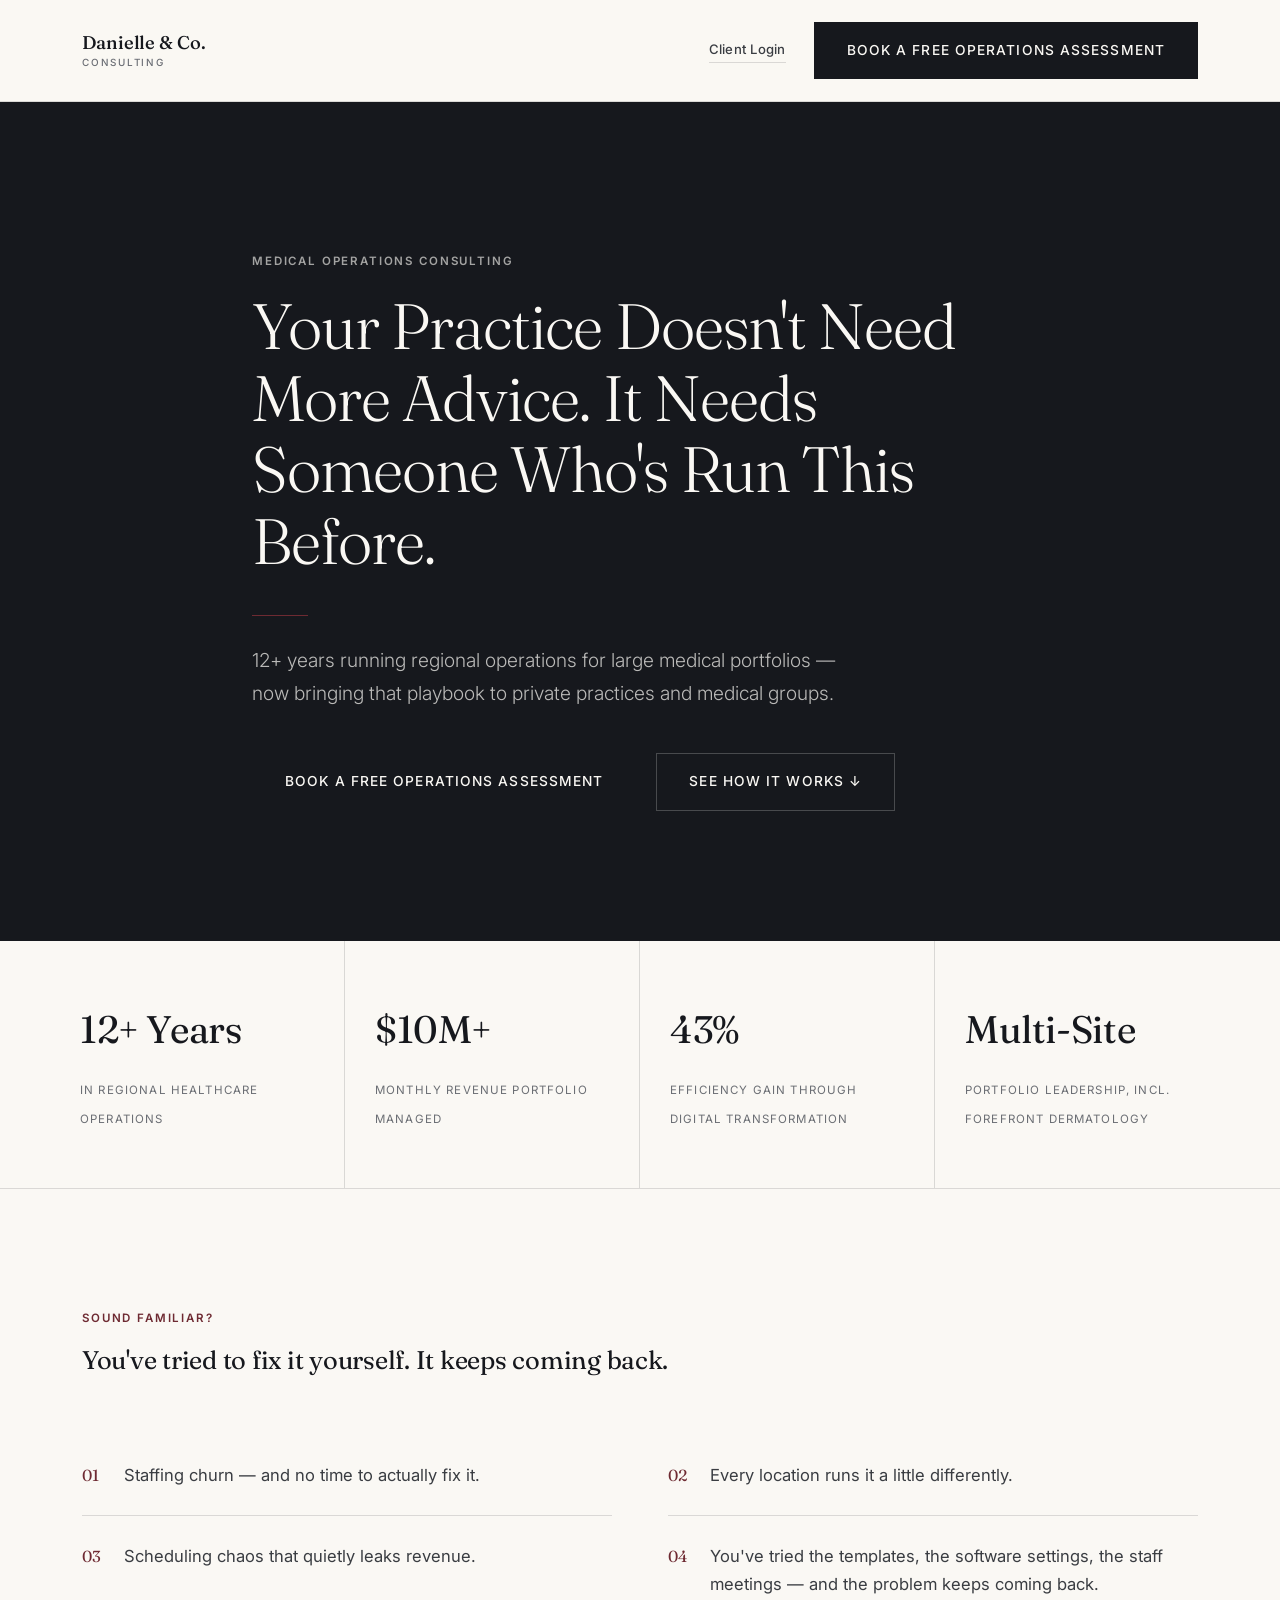
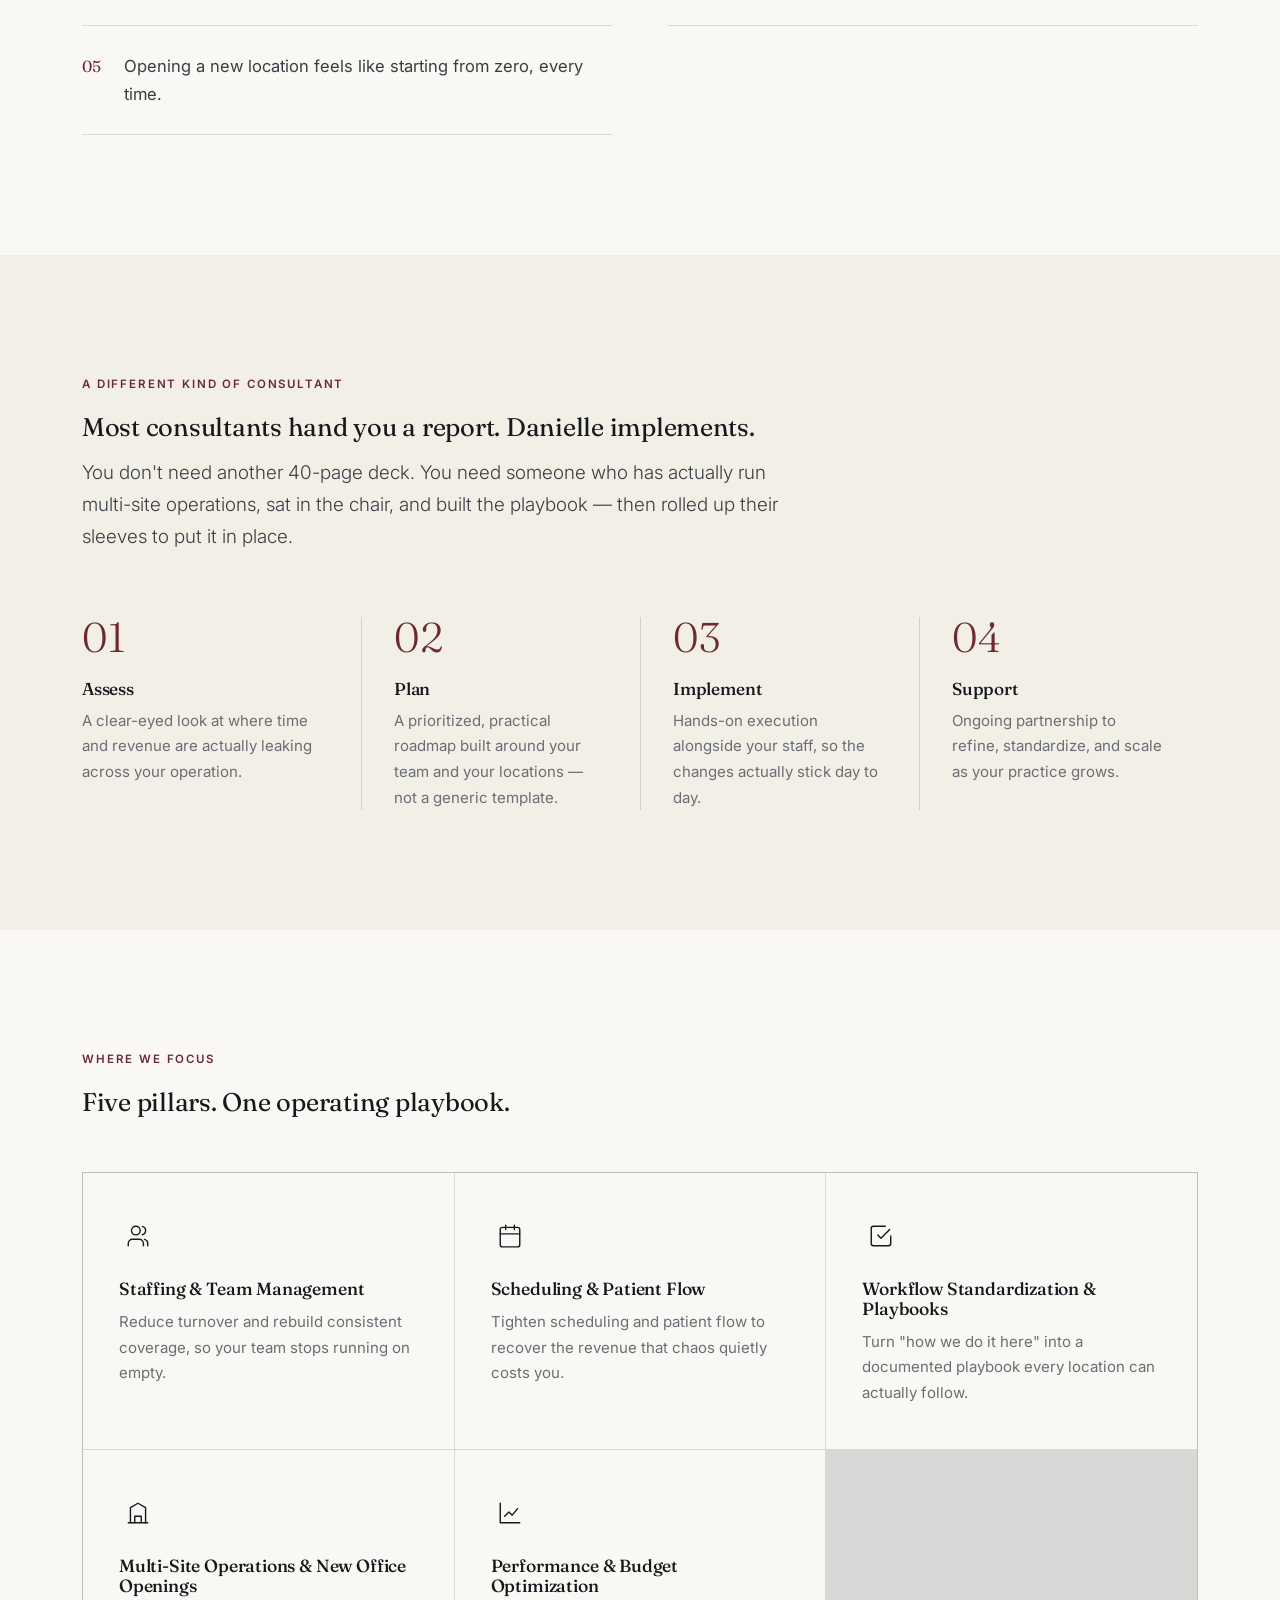
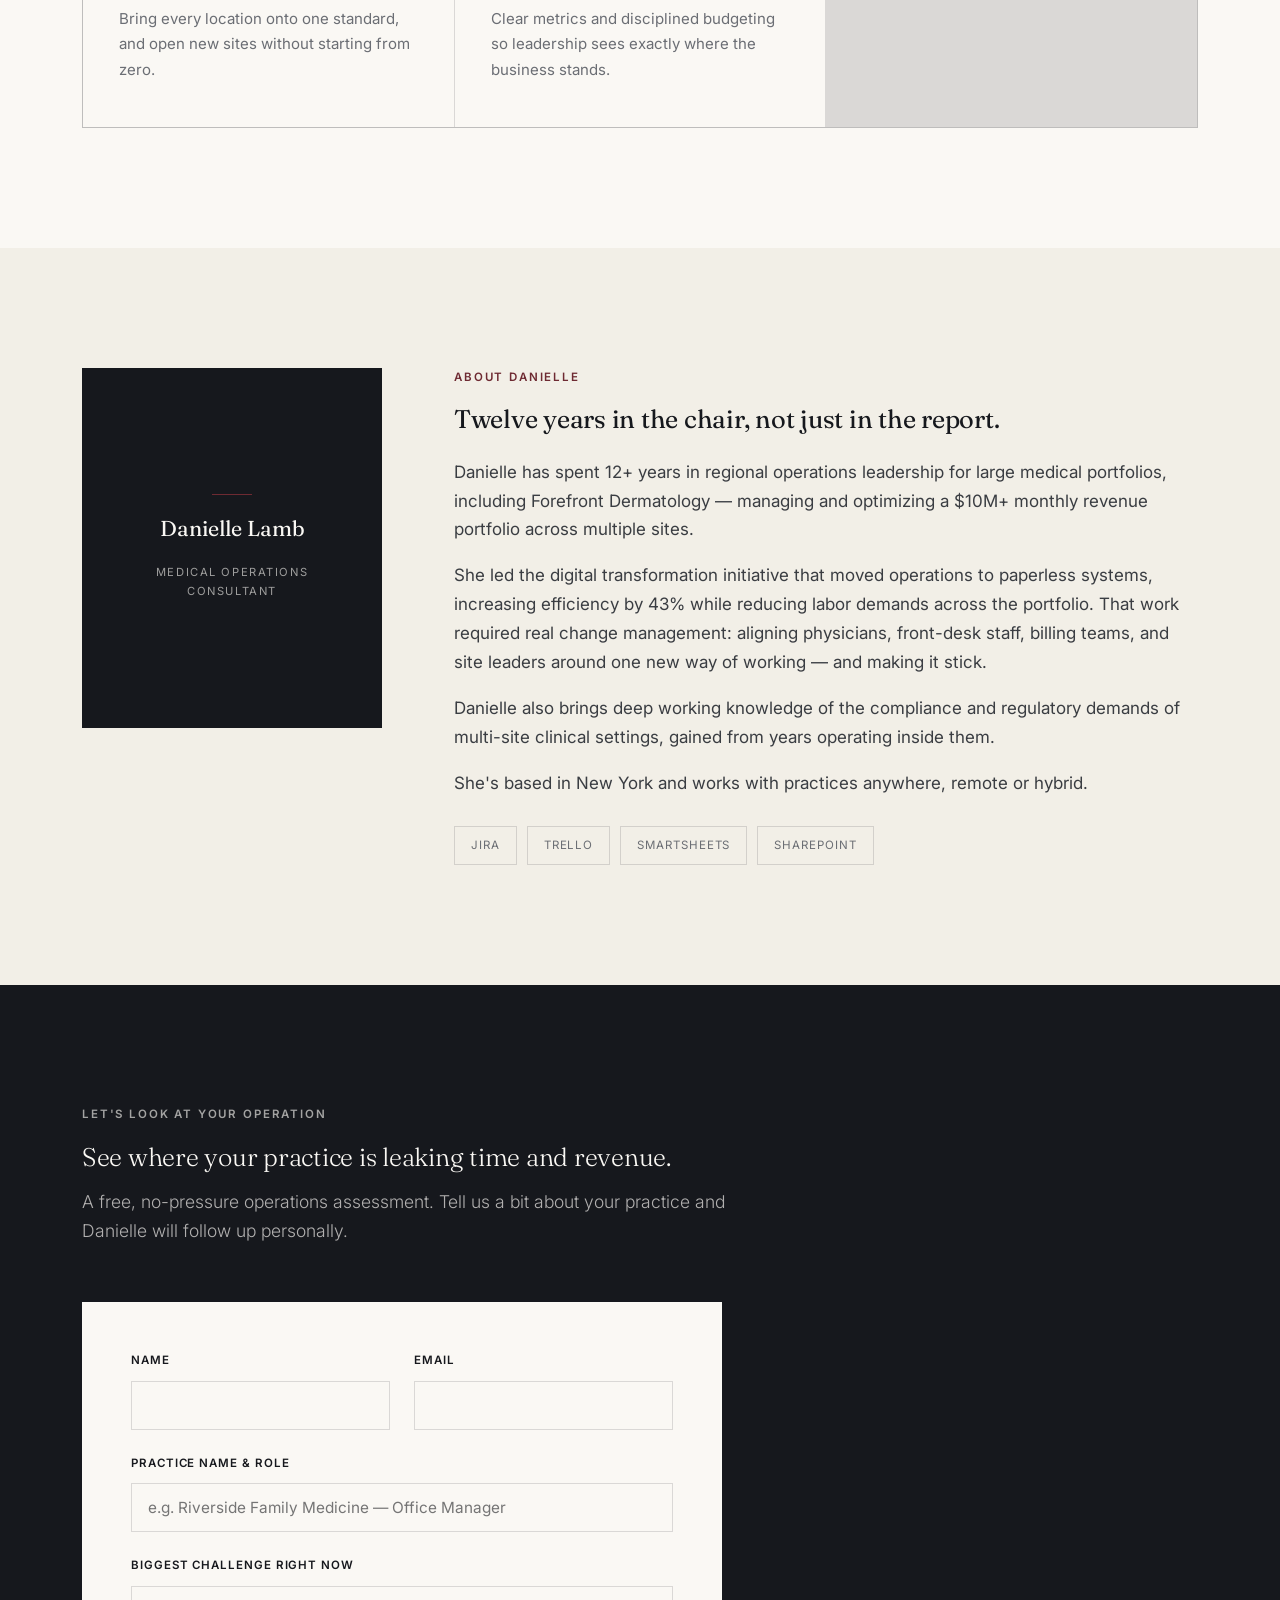
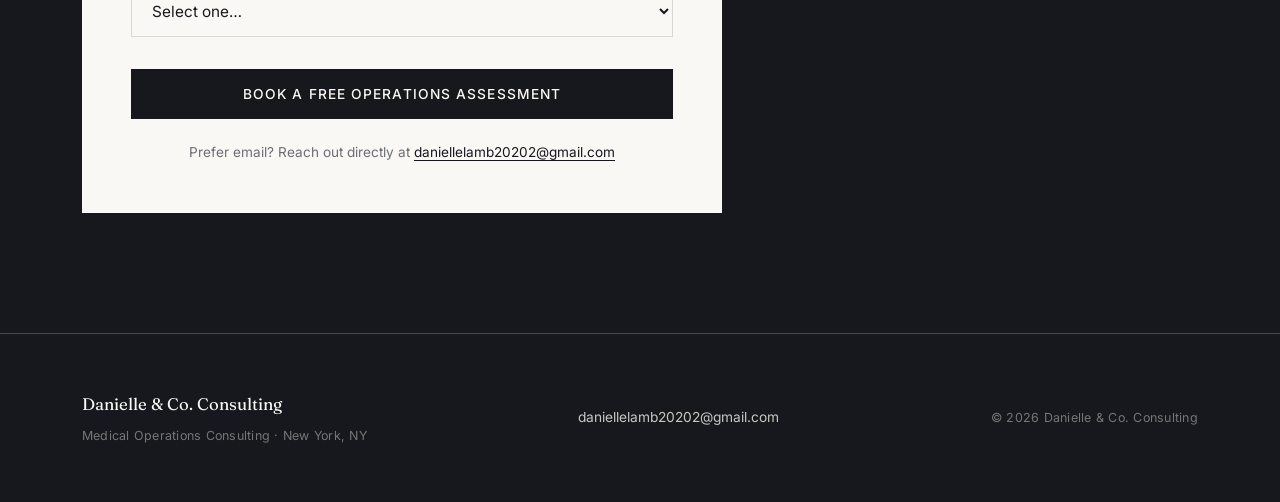
==== index.html @ f947ef54 "Ultra-premium reskin: ink/ivory/oxblood palette, full wordmark, no monogram Replaces navy/gold theme" ====
<!DOCTYPE html>
<html lang="en">
<head>
<meta charset="UTF-8">
<meta name="viewport" content="width=device-width, initial-scale=1.0">
<title>Danielle &amp; Co. Consulting — Medical Operations Consultant | Practice Management for Medical Groups</title>
<meta name="description" content="Medical operations consulting and practice management for multi-site medical groups and private practices. 12+ years running regional healthcare operations. Based in New York — serving practices anywhere.">
<meta name="robots" content="index, follow">
<link rel="canonical" href="https://daniellecoconsulting.com/">

<!-- Open Graph -->
<meta property="og:type" content="website">
<meta property="og:title" content="Danielle & Co. Consulting — Medical Operations Consultant">
<meta property="og:description" content="Medical operations consulting and practice management for multi-site medical groups and private practices. 12+ years running regional healthcare operations.">
<meta property="og:url" content="https://daniellecoconsulting.com/">
<meta property="og:site_name" content="Danielle & Co. Consulting">
<meta name="twitter:card" content="summary">
<meta name="twitter:title" content="Danielle & Co. Consulting — Medical Operations Consultant">
<meta name="twitter:description" content="Practice management and operations consulting for multi-site medical groups. 12+ years running regional healthcare operations.">

<link rel="preconnect" href="https://fonts.googleapis.com">
<link rel="preconnect" href="https://fonts.gstatic.com" crossorigin>
<link href="https://fonts.googleapis.com/css2?family=Fraunces:opsz,wght@9..144,300;9..144,400;9..144,500;9..144,600&family=Inter:wght@400;500;600&display=swap" rel="stylesheet">

<style>
  :root{
    --ink:#16181D;
    --ink-soft:#3A3D42;
    --ink-faint:#6B6E74;
    --paper:#FAF8F4;
    --paper-soft:#F2EFE7;
    --hairline:rgba(22,24,29,.14);
    --hairline-on-ink:rgba(250,248,244,.22);
    --accent:#6E2A32;
    --accent-soft:rgba(110,42,50,.08);
    --max:1180px;
  }

  *,*::before,*::after{box-sizing:border-box;}
  html{scroll-behavior:smooth;}
  body{
    margin:0;
    background:var(--paper);
    color:var(--ink-soft);
    font-family:'Inter',-apple-system,BlinkMacSystemFont,sans-serif;
    font-size:17px;
    line-height:1.7;
    -webkit-font-smoothing:antialiased;
  }
  h1,h2,h3,h4{
    font-family:'Fraunces',Georgia,serif;
    color:var(--ink);
    line-height:1.12;
    letter-spacing:-.01em;
    margin:0 0 .6em;
    font-weight:400;
  }
  p{margin:0 0 1em;}
  a{color:inherit;}
  img{max-width:100%;display:block;}
  .wrap{max-width:var(--max);margin:0 auto;padding:0 32px;}
  section{padding:120px 0;}
  hr.rule{border:none;border-top:1px solid var(--hairline);margin:0;}

  .eyebrow{
    text-transform:uppercase;
    letter-spacing:.16em;
    font-size:.72rem;
    font-weight:600;
    color:var(--accent);
    margin-bottom:18px;
    display:block;
    font-family:'Inter',sans-serif;
  }
  .eyebrow.on-ink{color:rgba(250,248,244,.62);}

  /* BUTTONS — rectangular, ink-filled or hairline, never rounded-pill */
  .btn{
    display:inline-flex;
    align-items:center;
    justify-content:center;
    gap:10px;
    padding:16px 32px;
    border-radius:0;
    font-weight:500;
    font-size:.86rem;
    text-transform:uppercase;
    letter-spacing:.08em;
    text-decoration:none;
    cursor:pointer;
    border:1px solid transparent;
    transition:background .2s ease, color .2s ease, border-color .2s ease;
    font-family:'Inter',sans-serif;
  }
  .btn-fill{background:var(--ink);color:var(--paper);border-color:var(--ink);}
  .btn-fill:hover{background:#000;}
  .btn-outline-on-ink{background:transparent;border-color:var(--hairline-on-ink);color:var(--paper);}
  .btn-outline-on-ink:hover{border-color:var(--paper);background:rgba(250,248,244,.06);}
  .btn-outline{background:transparent;border-color:var(--ink);color:var(--ink);}
  .btn-outline:hover{background:var(--ink);color:var(--paper);}

  /* NAV */
  header.nav{
    position:sticky;top:0;z-index:50;
    background:rgba(250,248,244,.92);
    backdrop-filter:saturate(180%) blur(10px);
    border-bottom:1px solid var(--hairline);
  }
  .nav-inner{
    max-width:var(--max);margin:0 auto;padding:22px 32px;
    display:flex;align-items:center;justify-content:space-between;gap:16px;
  }
  .brand{display:flex;align-items:baseline;gap:0;text-decoration:none;color:var(--ink);}
  .brand-text{
    font-family:'Fraunces',serif;
    font-weight:500;
    font-size:1.15rem;
    letter-spacing:-.005em;
    color:var(--ink);
    line-height:1.1;
  }
  .brand-text small{
    display:block;
    font-family:'Inter',sans-serif;
    font-weight:500;
    font-size:.62rem;
    letter-spacing:.18em;
    text-transform:uppercase;
    color:var(--ink-faint);
    margin-top:4px;
  }
  .nav-cta{display:flex;align-items:center;gap:28px;white-space:nowrap;}
  .nav-login{
    font-size:.82rem;font-weight:500;color:var(--ink-soft);text-decoration:none;
    letter-spacing:.02em;
    border-bottom:1px solid var(--hairline);
    padding-bottom:2px;
  }
  .nav-login:hover{color:var(--accent);border-color:var(--accent);}

  /* HERO */
  .hero{
    background:var(--ink);
    color:var(--paper);
    padding:150px 0 130px;
    position:relative;
  }
  .hero-inner{max-width:840px;position:relative;z-index:1;}
  .hero h1{
    color:var(--paper);
    font-weight:300;
    font-size:clamp(2.4rem, 5vw, 4.1rem);
    letter-spacing:-.015em;
  }
  .hero .accent-rule{
    width:56px;height:1px;background:var(--accent);
    margin:0 0 28px;
  }
  .hero p.sub{
    font-size:1.2rem;
    color:rgba(250,248,244,.72);
    max-width:600px;
    margin-bottom:44px;
    font-weight:300;
  }
  .hero-ctas{display:flex;flex-wrap:wrap;gap:20px;align-items:center;}

  /* TRUST BAR — numerals, no chips */
  .trust-bar{background:var(--paper);border-bottom:1px solid var(--hairline);}
  .trust-grid{
    display:grid;
    grid-template-columns:repeat(4,1fr);
    gap:0;
  }
  .trust-chip{
    padding:56px 30px;
    border-right:1px solid var(--hairline);
  }
  .trust-chip:last-child{border-right:none;}
  .trust-chip .num{
    display:block;
    font-family:'Fraunces',serif;
    font-weight:400;
    font-size:2.4rem;
    letter-spacing:-.01em;
    color:var(--ink);
    margin-bottom:12px;
  }
  .trust-chip .label{
    font-size:.72rem;
    text-transform:uppercase;
    letter-spacing:.1em;
    color:var(--ink-faint);
    line-height:1.5;
  }

  /* PROBLEM */
  .problem{background:var(--paper);}
  .problem-head{max-width:660px;margin-bottom:60px;}
  .problem-list{
    list-style:none;margin:0;padding:0;
    display:grid;grid-template-columns:1fr 1fr;gap:0 56px;
  }
  .problem-list li{
    display:flex;gap:20px;
    align-items:flex-start;
    font-size:1.04rem;
    color:var(--ink-soft);
    padding:26px 0;
    border-bottom:1px solid var(--hairline);
  }
  .marker{
    flex:none;
    font-family:'Fraunces',serif;
    color:var(--accent);
    font-size:1rem;
    font-weight:400;
    margin-top:1px;
    min-width:1.4em;
  }

  /* REFRAME */
  .reframe{background:var(--paper-soft);}
  .reframe-top{max-width:720px;margin-bottom:64px;}
  .reframe-top p.lead{font-size:1.18rem;color:var(--ink-soft);font-weight:300;}
  .steps{
    display:grid;
    grid-template-columns:repeat(4,1fr);
    gap:0;
  }
  .step{position:relative;padding:0 32px 0 0;}
  .step:first-child{padding-left:0;}
  .step + .step{border-left:1px solid var(--hairline);padding-left:32px;}
  .step-num{
    font-family:'Fraunces',serif;
    font-size:2.6rem;
    font-weight:300;
    color:var(--accent);
    line-height:1;
    margin-bottom:20px;
    display:block;
  }
  .step h3{font-size:1.08rem;margin-bottom:10px;font-weight:500;}
  .step p{font-size:.94rem;color:var(--ink-faint);margin-bottom:0;}

  /* SERVICES */
  .services{background:var(--paper);}
  .services-grid{
    display:grid;
    grid-template-columns:repeat(3,1fr);
    gap:1px;
    background:var(--hairline);
    border:1px solid var(--hairline);
  }
  .service-card{
    background:var(--paper);
    padding:44px 36px;
  }
  .service-icon{
    width:38px;height:38px;
    display:flex;align-items:center;justify-content:center;
    margin-bottom:24px;
  }
  .service-icon svg{width:26px;height:26px;stroke:var(--ink);}
  .service-card h3{font-size:1.1rem;margin-bottom:10px;font-weight:500;}
  .service-card p{font-size:.94rem;color:var(--ink-faint);margin-bottom:0;}

  /* ABOUT */
  .about{background:var(--paper-soft);}
  .about-grid{
    display:grid;
    grid-template-columns:300px 1fr;
    gap:72px;
    align-items:start;
  }
  .about-mark{
    width:100%;
    aspect-ratio:1/1.2;
    border:1px solid var(--hairline);
    background:var(--ink);
    display:flex;
    flex-direction:column;
    align-items:center;
    justify-content:center;
    gap:20px;
    padding:32px;
  }
  .about-mark .name{
    font-family:'Fraunces',serif;
    font-weight:400;
    color:var(--paper);
    text-align:center;
    font-size:1.35rem;
    line-height:1.3;
  }
  .about-mark .role{
    font-family:'Inter',sans-serif;
    color:rgba(250,248,244,.6);
    text-align:center;
    font-size:.7rem;
    text-transform:uppercase;
    letter-spacing:.14em;
  }
  .about-mark .rule-on-ink{width:40px;height:1px;background:var(--accent);}
  .about-copy h2{margin-bottom:24px;}
  .about-copy p{color:var(--ink-soft);}
  .about-tags{
    display:flex;flex-wrap:wrap;gap:10px;
    margin-top:28px;
  }
  .about-tags span{
    font-size:.72rem;
    text-transform:uppercase;
    letter-spacing:.08em;
    padding:9px 16px;
    border:1px solid var(--hairline);
    color:var(--ink-faint);
  }

  /* FINAL CTA */
  .final-cta{
    background:var(--ink);
    color:var(--paper);
  }
  .final-cta-head{max-width:660px;margin-bottom:56px;}
  .final-cta h2{color:var(--paper);font-weight:300;}
  .final-cta p.sub{color:rgba(250,248,244,.68);font-size:1.1rem;font-weight:300;}

  .form-card{
    background:var(--paper);
    padding:48px;
    color:var(--ink-soft);
    max-width:640px;
    border:1px solid var(--hairline-on-ink);
  }
  .form-row{margin-bottom:24px;}
  .form-row label{
    display:block;
    font-size:.72rem;
    font-weight:600;
    text-transform:uppercase;
    letter-spacing:.08em;
    color:var(--ink);
    margin-bottom:10px;
  }
  .form-row input, .form-row select{
    width:100%;
    padding:14px 16px;
    border:1px solid var(--hairline);
    border-radius:0;
    font-family:'Inter',sans-serif;
    font-size:.96rem;
    color:var(--ink);
    background:var(--paper);
  }
  .form-row input:focus, .form-row select:focus{
    outline:none;
    border-color:var(--ink);
  }
  .form-two{display:grid;grid-template-columns:1fr 1fr;gap:24px;}
  .form-submit{width:100%;margin-top:8px;}
  .mailto-fallback{
    display:block;
    text-align:center;
    margin-top:22px;
    font-size:.85rem;
    color:var(--ink-faint);
  }
  .mailto-fallback a{color:var(--ink);text-decoration:underline;text-underline-offset:3px;}
  #thanks{
    display:none;
    background:var(--paper-soft);
    border:1px solid var(--hairline);
    color:var(--ink);
    padding:16px 20px;
    border-radius:0;
    font-size:.92rem;
    margin-bottom:24px;
  }
  #thanks:target{display:block;}

  /* FOOTER */
  footer{
    background:var(--ink);
    color:rgba(250,248,244,.6);
    padding:56px 0;
    font-size:.86rem;
    border-top:1px solid var(--hairline-on-ink);
  }
  .footer-inner{
    display:flex;
    flex-wrap:wrap;
    justify-content:space-between;
    gap:16px;
    align-items:center;
  }
  .footer-brand{
    font-family:'Fraunces',serif;
    font-weight:400;
    color:var(--paper);
    font-size:1.05rem;
    margin-bottom:6px;
  }
  footer a{text-decoration:none;color:rgba(250,248,244,.78);}
  footer a:hover{color:var(--paper);border-bottom:1px solid var(--accent);}
  .footer-meta{color:rgba(250,248,244,.42);font-size:.78rem;letter-spacing:.02em;}

  /* RESPONSIVE */
  @media (max-width:860px){
    section{padding:88px 0;}
    .trust-grid{grid-template-columns:repeat(2,1fr);}
    .trust-chip{border-right:1px solid var(--hairline);}
    .trust-chip:nth-child(2n){border-right:none;}
    .trust-chip:nth-child(n+3){border-top:1px solid var(--hairline);}
    .problem-list{grid-template-columns:1fr;}
    .steps{grid-template-columns:1fr 1fr;row-gap:44px;}
    .step + .step{border-left:none;padding-left:0;}
    .step:nth-child(3){border-left:1px solid var(--hairline);padding-left:32px;}
    .services-grid{grid-template-columns:1fr 1fr;}
    .about-grid{grid-template-columns:1fr;}
    .about-mark{max-width:240px;margin:0 auto;}
    .form-two{grid-template-columns:1fr;}
  }
  @media (max-width:600px){
    section{padding:64px 0;}
    .hero{padding:100px 0 72px;}
    .trust-grid{grid-template-columns:1fr;}
    .trust-chip{border-right:none !important;border-top:1px solid var(--hairline);padding:36px 0;}
    .trust-chip:first-child{border-top:none;}
    .steps{grid-template-columns:1fr;}
    .step + .step{border-left:none !important;padding-left:0 !important;border-top:1px solid var(--hairline);padding-top:32px;margin-top:32px;}
    .services-grid{grid-template-columns:1fr;}
    .nav-cta{gap:16px;}
    .nav-cta .btn{padding:12px 18px;font-size:.74rem;}
    .brand-text{font-size:1rem;}
    .form-card{padding:30px 22px;}
    .footer-inner{flex-direction:column;align-items:flex-start;}
  }
</style>
</head>
<body>

<header class="nav">
  <div class="nav-inner">
    <a href="#top" class="brand">
      <span class="brand-text">Danielle &amp; Co.<small>Consulting</small></span>
    </a>
    <div class="nav-cta">
      <a href="https://portal.daniellecoconsulting.com" class="nav-login">Client Login</a>
      <a href="#contact" class="btn btn-fill">Book a Free Operations Assessment</a>
    </div>
  </div>
</header>

<main id="top">

  <!-- HERO -->
  <section class="hero">
    <div class="wrap hero-inner">
      <span class="eyebrow on-ink">Medical Operations Consulting</span>
      <h1>Your Practice Doesn't Need More Advice. It Needs Someone Who's Run This Before.</h1>
      <div class="accent-rule"></div>
      <p class="sub">12+ years running regional operations for large medical portfolios — now bringing that playbook to private practices and medical groups.</p>
      <div class="hero-ctas">
        <a href="#contact" class="btn btn-fill">Book a Free Operations Assessment</a>
        <a href="#how-it-works" class="btn btn-outline-on-ink">See how it works ↓</a>
      </div>
    </div>
  </section>

  <!-- TRUST BAR -->
  <section class="trust-bar" style="padding:0;">
    <div class="wrap" style="padding:0;">
      <div class="trust-grid">
        <div class="trust-chip">
          <span class="num">12+ Years</span>
          <span class="label">In Regional Healthcare Operations</span>
        </div>
        <div class="trust-chip">
          <span class="num">$10M+</span>
          <span class="label">Monthly Revenue Portfolio Managed</span>
        </div>
        <div class="trust-chip">
          <span class="num">43%</span>
          <span class="label">Efficiency Gain Through Digital Transformation</span>
        </div>
        <div class="trust-chip">
          <span class="num">Multi-Site</span>
          <span class="label">Portfolio Leadership, incl. Forefront Dermatology</span>
        </div>
      </div>
    </div>
  </section>

  <!-- PROBLEM -->
  <section class="problem" id="problem">
    <div class="wrap">
      <div class="problem-head">
        <span class="eyebrow">Sound Familiar?</span>
        <h2>You've tried to fix it yourself. It keeps coming back.</h2>
      </div>
      <ul class="problem-list">
        <li><span class="marker">01</span><span>Staffing churn — and no time to actually fix it.</span></li>
        <li><span class="marker">02</span><span>Every location runs it a little differently.</span></li>
        <li><span class="marker">03</span><span>Scheduling chaos that quietly leaks revenue.</span></li>
        <li><span class="marker">04</span><span>You've tried the templates, the software settings, the staff meetings — and the problem keeps coming back.</span></li>
        <li><span class="marker">05</span><span>Opening a new location feels like starting from zero, every time.</span></li>
      </ul>
    </div>
  </section>

  <!-- REFRAME / HOW IT WORKS -->
  <section class="reframe" id="how-it-works">
    <div class="wrap">
      <div class="reframe-top">
        <span class="eyebrow">A Different Kind of Consultant</span>
        <h2>Most consultants hand you a report. Danielle implements.</h2>
        <p class="lead">You don't need another 40-page deck. You need someone who has actually run multi-site operations, sat in the chair, and built the playbook — then rolled up their sleeves to put it in place.</p>
      </div>
      <div class="steps">
        <div class="step">
          <span class="step-num">01</span>
          <h3>Assess</h3>
          <p>A clear-eyed look at where time and revenue are actually leaking across your operation.</p>
        </div>
        <div class="step">
          <span class="step-num">02</span>
          <h3>Plan</h3>
          <p>A prioritized, practical roadmap built around your team and your locations — not a generic template.</p>
        </div>
        <div class="step">
          <span class="step-num">03</span>
          <h3>Implement</h3>
          <p>Hands-on execution alongside your staff, so the changes actually stick day to day.</p>
        </div>
        <div class="step">
          <span class="step-num">04</span>
          <h3>Support</h3>
          <p>Ongoing partnership to refine, standardize, and scale as your practice grows.</p>
        </div>
      </div>
    </div>
  </section>

  <!-- SERVICES -->
  <section class="services" id="services">
    <div class="wrap">
      <div class="reframe-top" style="margin-bottom:56px;">
        <span class="eyebrow">Where We Focus</span>
        <h2>Five pillars. One operating playbook.</h2>
      </div>
      <div class="services-grid">
        <div class="service-card">
          <div class="service-icon">
            <svg viewBox="0 0 24 24" fill="none" stroke-width="1.3" stroke-linecap="round" stroke-linejoin="round"><path d="M17 21v-2a4 4 0 0 0-4-4H7a4 4 0 0 0-4 4v2"/><circle cx="10" cy="7" r="4"/><path d="M21 21v-2a4 4 0 0 0-3-3.87"/><path d="M16 3.13a4 4 0 0 1 0 7.75"/></svg>
          </div>
          <h3>Staffing &amp; Team Management</h3>
          <p>Reduce turnover and rebuild consistent coverage, so your team stops running on empty.</p>
        </div>
        <div class="service-card">
          <div class="service-icon">
            <svg viewBox="0 0 24 24" fill="none" stroke-width="1.3" stroke-linecap="round" stroke-linejoin="round"><rect x="3" y="4" width="18" height="18" rx="2"/><path d="M16 2v4M8 2v4M3 10h18"/></svg>
          </div>
          <h3>Scheduling &amp; Patient Flow</h3>
          <p>Tighten scheduling and patient flow to recover the revenue that chaos quietly costs you.</p>
        </div>
        <div class="service-card">
          <div class="service-icon">
            <svg viewBox="0 0 24 24" fill="none" stroke-width="1.3" stroke-linecap="round" stroke-linejoin="round"><path d="M9 11l3 3 8-8"/><path d="M21 12v7a2 2 0 0 1-2 2H5a2 2 0 0 1-2-2V5a2 2 0 0 1 2-2h11"/></svg>
          </div>
          <h3>Workflow Standardization &amp; Playbooks</h3>
          <p>Turn "how we do it here" into a documented playbook every location can actually follow.</p>
        </div>
        <div class="service-card">
          <div class="service-icon">
            <svg viewBox="0 0 24 24" fill="none" stroke-width="1.3" stroke-linecap="round" stroke-linejoin="round"><path d="M3 21h18"/><path d="M5 21V7l7-4 7 4v14"/><path d="M9 21v-6h6v6"/></svg>
          </div>
          <h3>Multi-Site Operations &amp; New Office Openings</h3>
          <p>Bring every location onto one standard, and open new sites without starting from zero.</p>
        </div>
        <div class="service-card">
          <div class="service-icon">
            <svg viewBox="0 0 24 24" fill="none" stroke-width="1.3" stroke-linecap="round" stroke-linejoin="round"><path d="M3 3v18h18"/><path d="M7 15l4-4 3 3 5-6"/></svg>
          </div>
          <h3>Performance &amp; Budget Optimization</h3>
          <p>Clear metrics and disciplined budgeting so leadership sees exactly where the business stands.</p>
        </div>
      </div>
    </div>
  </section>

  <!-- ABOUT -->
  <section class="about" id="about">
    <div class="wrap about-grid">
      <div class="about-mark" aria-hidden="true">
        <span class="rule-on-ink"></span>
        <span class="name">Danielle Lamb</span>
        <span class="role">Medical Operations Consultant</span>
      </div>
      <div class="about-copy">
        <span class="eyebrow">About Danielle</span>
        <h2>Twelve years in the chair, not just in the report.</h2>
        <p>Danielle has spent 12+ years in regional operations leadership for large medical portfolios, including Forefront Dermatology — managing and optimizing a $10M+ monthly revenue portfolio across multiple sites.</p>
        <p>She led the digital transformation initiative that moved operations to paperless systems, increasing efficiency by 43% while reducing labor demands across the portfolio. That work required real change management: aligning physicians, front-desk staff, billing teams, and site leaders around one new way of working — and making it stick.</p>
        <p>Danielle also brings deep working knowledge of the compliance and regulatory demands of multi-site clinical settings, gained from years operating inside them.</p>
        <p>She's based in New York and works with practices anywhere, remote or hybrid.</p>
        <div class="about-tags">
          <span>JIRA</span>
          <span>Trello</span>
          <span>Smartsheets</span>
          <span>SharePoint</span>
        </div>
      </div>
    </div>
  </section>

  <!-- FINAL CTA + FORM -->
  <section class="final-cta" id="contact">
    <div class="wrap">
      <div class="final-cta-head">
        <span class="eyebrow on-ink">Let's Look At Your Operation</span>
        <h2>See where your practice is leaking time and revenue.</h2>
        <p class="sub">A free, no-pressure operations assessment. Tell us a bit about your practice and Danielle will follow up personally.</p>
      </div>

      <div class="form-card">
        <div id="thanks">Thank you — Danielle will reach out within one business day.</div>

        <form action="https://formsubmit.co/daniellelamb20202@gmail.com" method="POST">
          <input type="hidden" name="_subject" value="New consultation request — daniellecoconsulting.com">
          <input type="hidden" name="_captcha" value="false">
          <input type="hidden" name="_next" value="https://daniellecoconsulting.com/#thanks">

          <div class="form-two">
            <div class="form-row">
              <label for="name">Name</label>
              <input type="text" id="name" name="Name" required autocomplete="name">
            </div>
            <div class="form-row">
              <label for="email">Email</label>
              <input type="email" id="email" name="Email" required autocomplete="email">
            </div>
          </div>

          <div class="form-row">
            <label for="practice">Practice name &amp; role</label>
            <input type="text" id="practice" name="Practice name and role" placeholder="e.g. Riverside Family Medicine — Office Manager" required>
          </div>

          <div class="form-row">
            <label for="challenge">Biggest challenge right now</label>
            <select id="challenge" name="Biggest challenge" required>
              <option value="" disabled selected>Select one…</option>
              <option value="Staffing & turnover">Staffing &amp; turnover</option>
              <option value="Scheduling & patient flow">Scheduling &amp; patient flow</option>
              <option value="Inconsistency across locations">Inconsistency across locations</option>
              <option value="Opening a new location">Opening a new location</option>
              <option value="Revenue & efficiency">Revenue &amp; efficiency</option>
              <option value="Something else">Something else</option>
            </select>
          </div>

          <button type="submit" class="btn btn-fill form-submit">Book a Free Operations Assessment</button>
        </form>

        <span class="mailto-fallback">Prefer email? Reach out directly at <a href="mailto:daniellelamb20202@gmail.com">daniellelamb20202@gmail.com</a></span>
      </div>
    </div>
  </section>

</main>

<footer>
  <div class="wrap footer-inner">
    <div>
      <div class="footer-brand">Danielle &amp; Co. Consulting</div>
      <div class="footer-meta">Medical Operations Consulting · New York, NY</div>
    </div>
    <div>
      <a href="mailto:daniellelamb20202@gmail.com">daniellelamb20202@gmail.com</a>
    </div>
    <div class="footer-meta">© 2026 Danielle &amp; Co. Consulting</div>
  </div>
</footer>

</body>
</html>
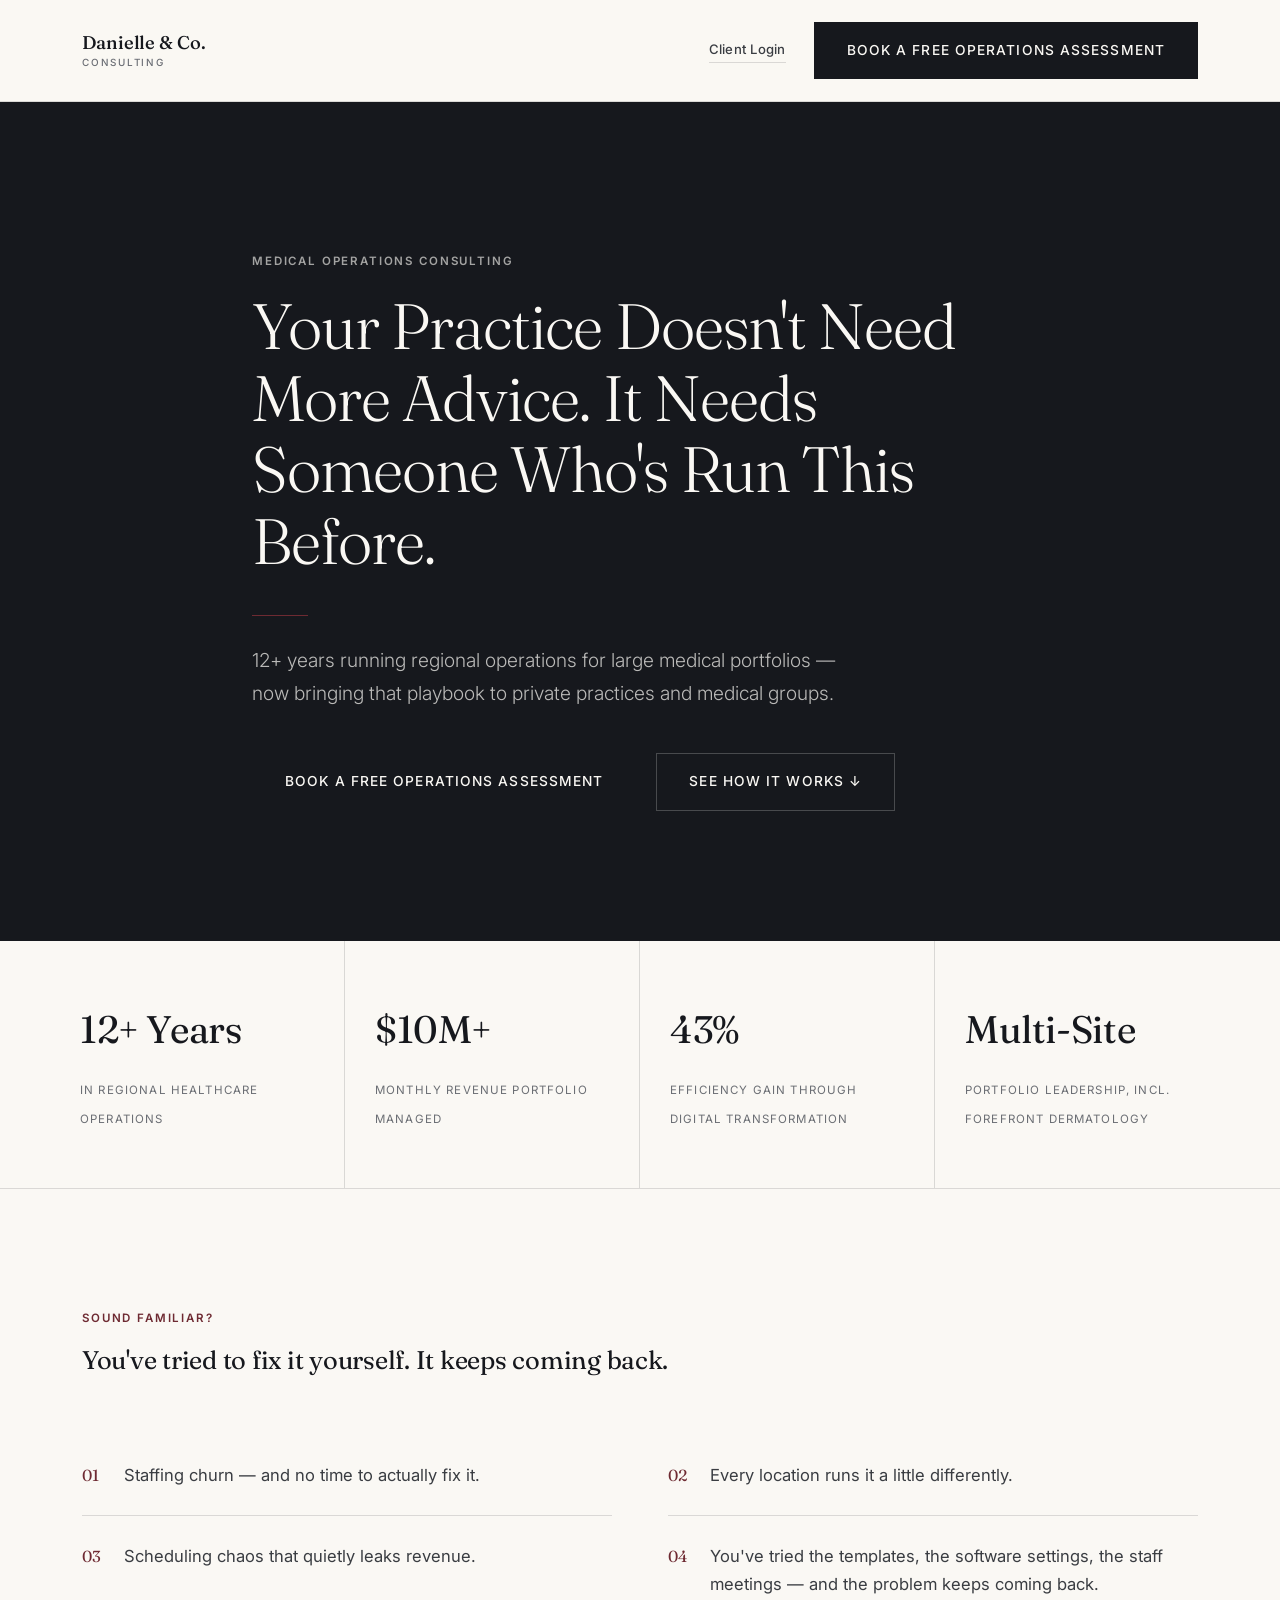
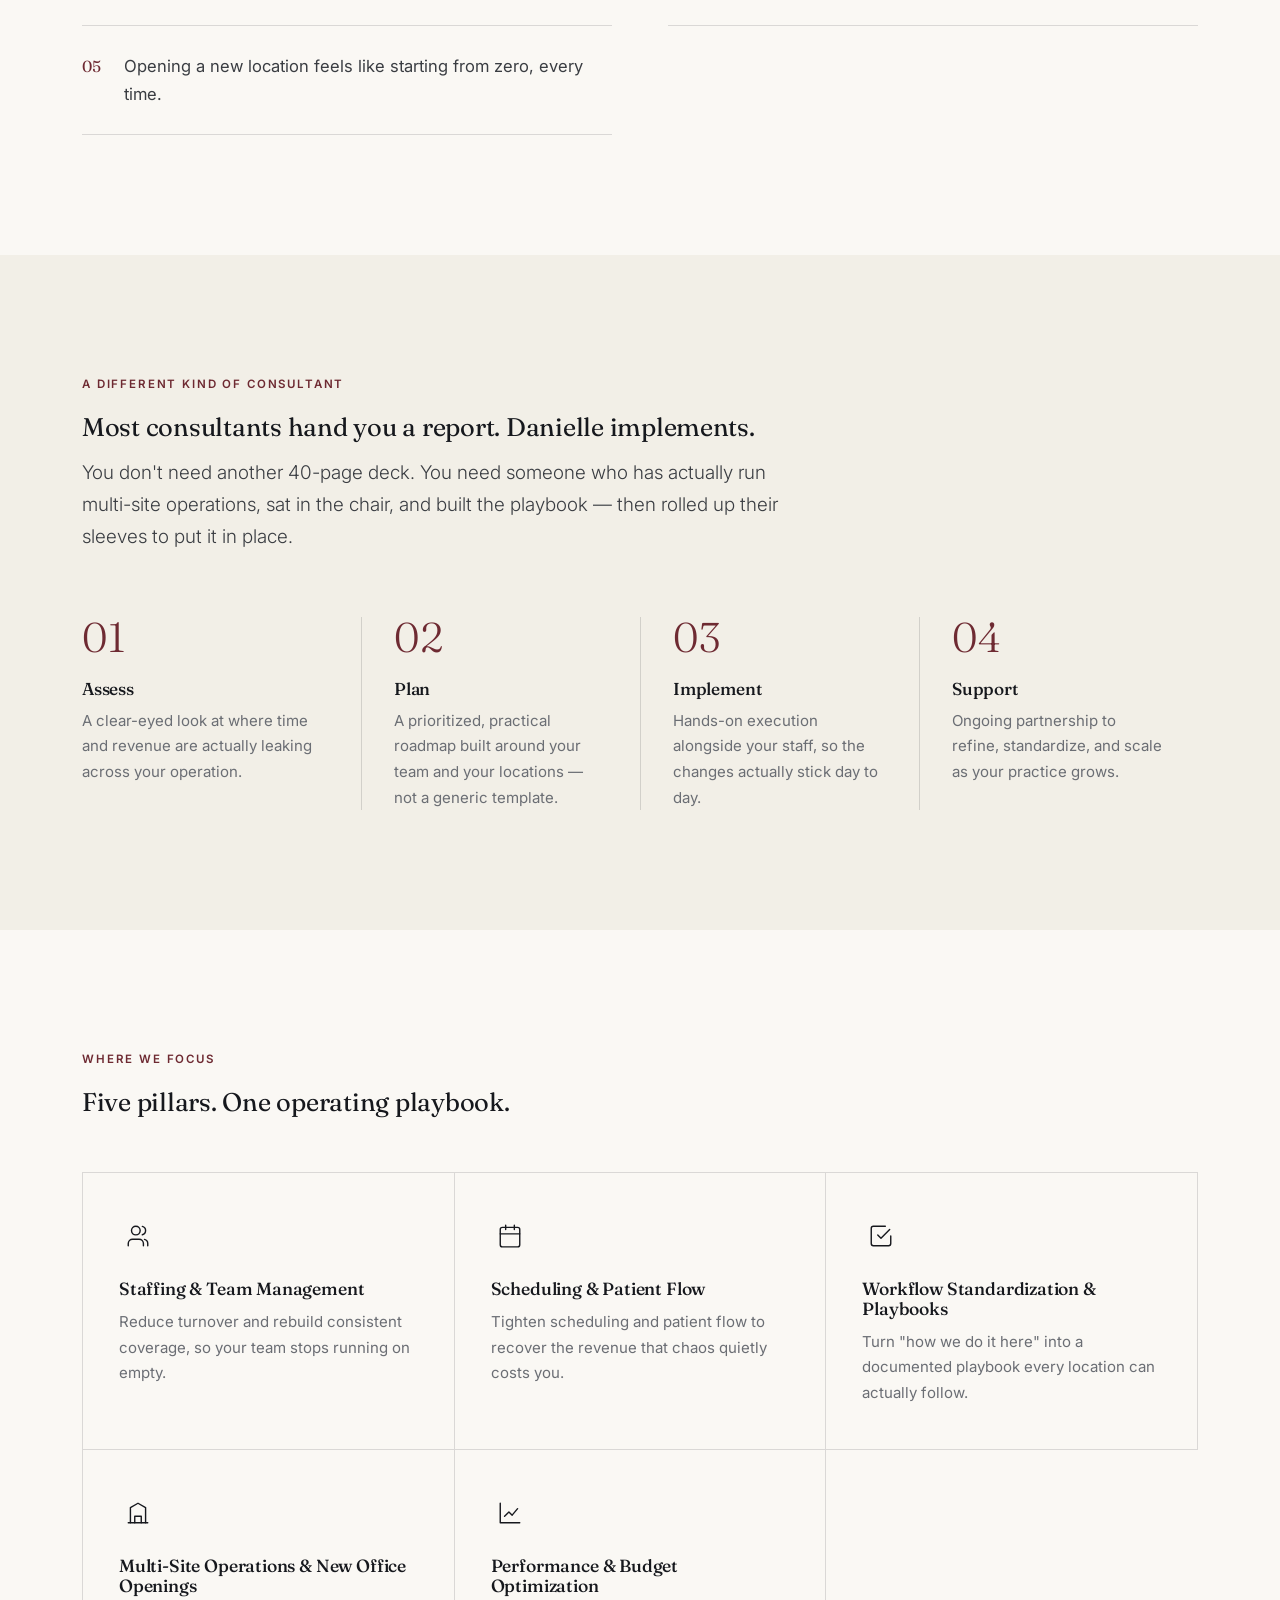
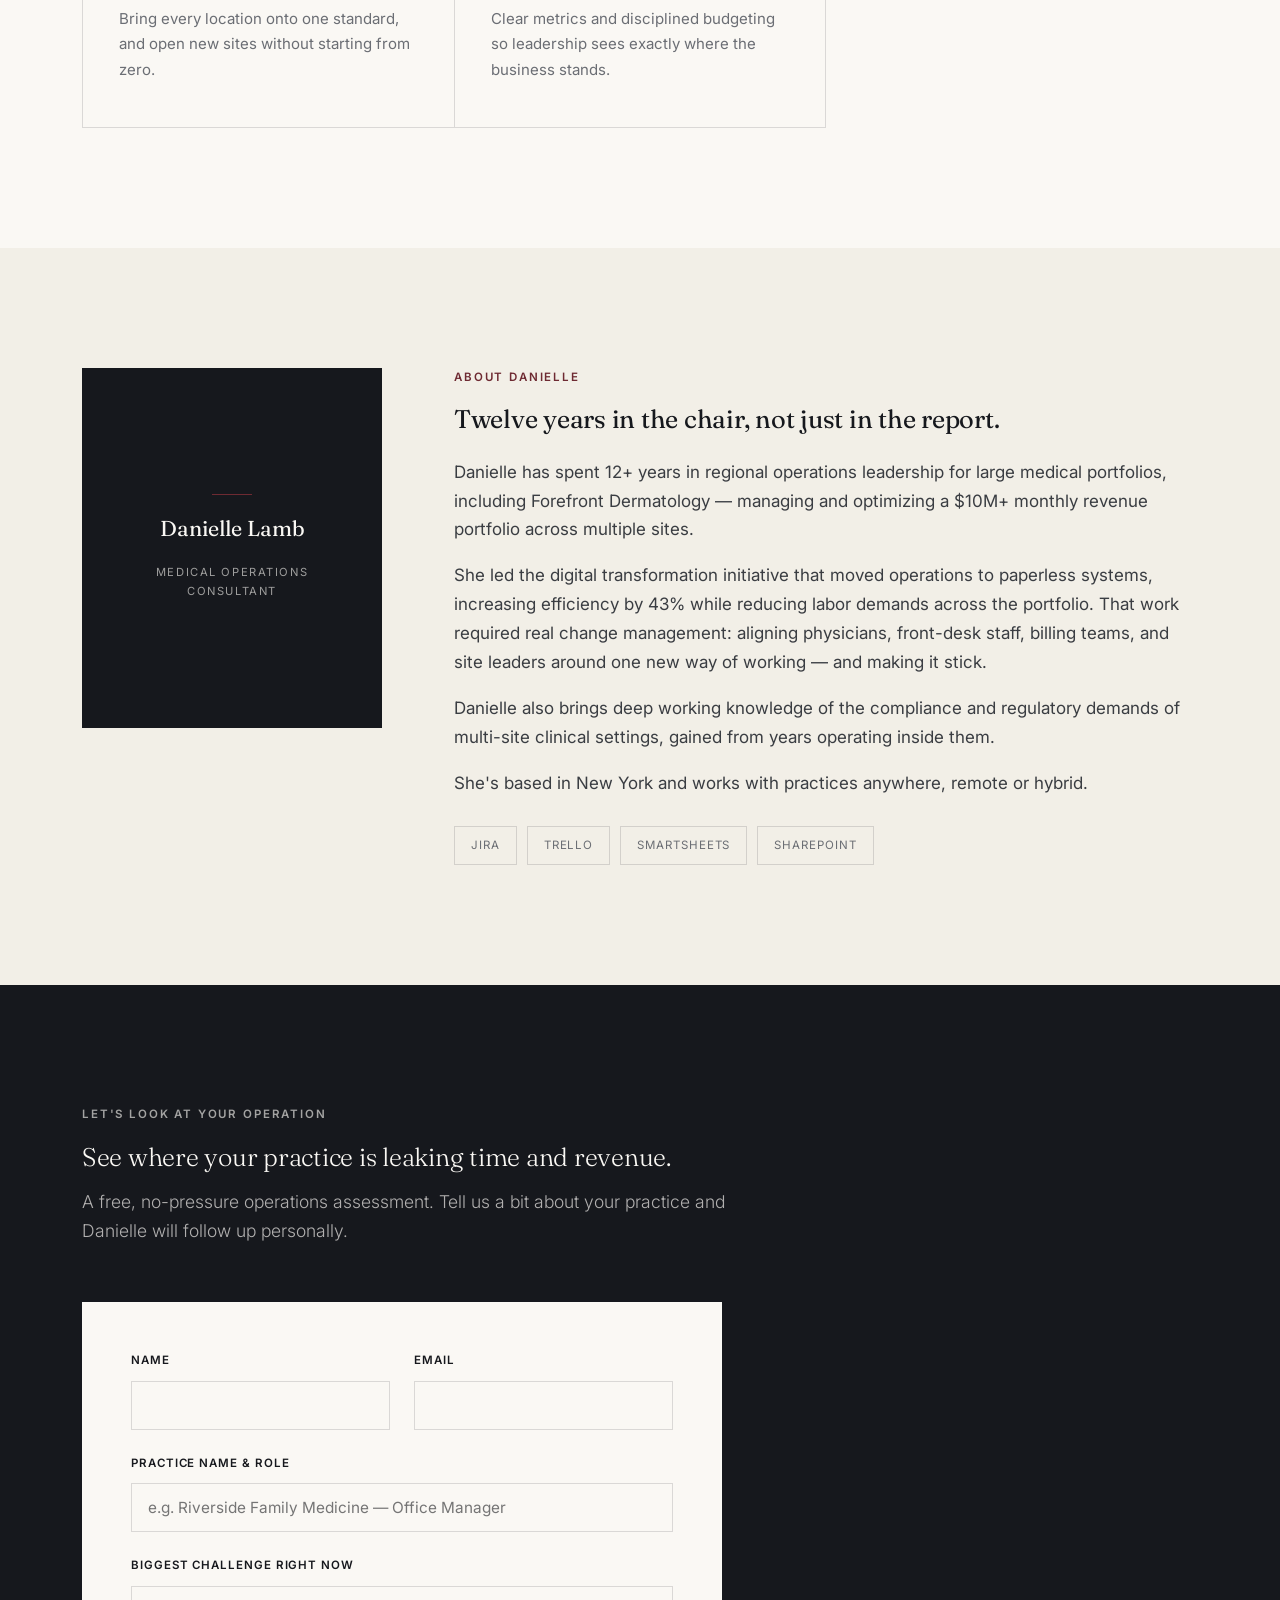
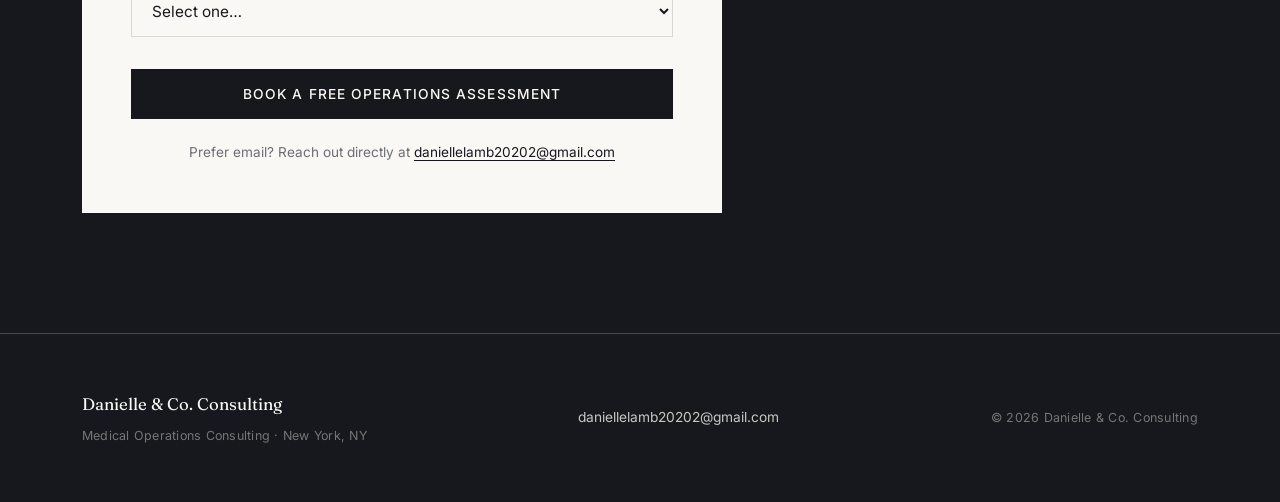
==== commit 15c71f8e: "Fix empty gray box in services grid (5 cards in 3-col grid) The gap-background technique left a fill" ====
--- a/index.html
+++ b/index.html
@@ -248,13 +248,15 @@
   .services-grid{
     display:grid;
     grid-template-columns:repeat(3,1fr);
-    gap:1px;
-    background:var(--hairline);
-    border:1px solid var(--hairline);
+    gap:0;
+    border-top:1px solid var(--hairline);
+    border-left:1px solid var(--hairline);
   }
   .service-card{
     background:var(--paper);
     padding:44px 36px;
+    border-right:1px solid var(--hairline);
+    border-bottom:1px solid var(--hairline);
   }
   .service-icon{
     width:38px;height:38px;
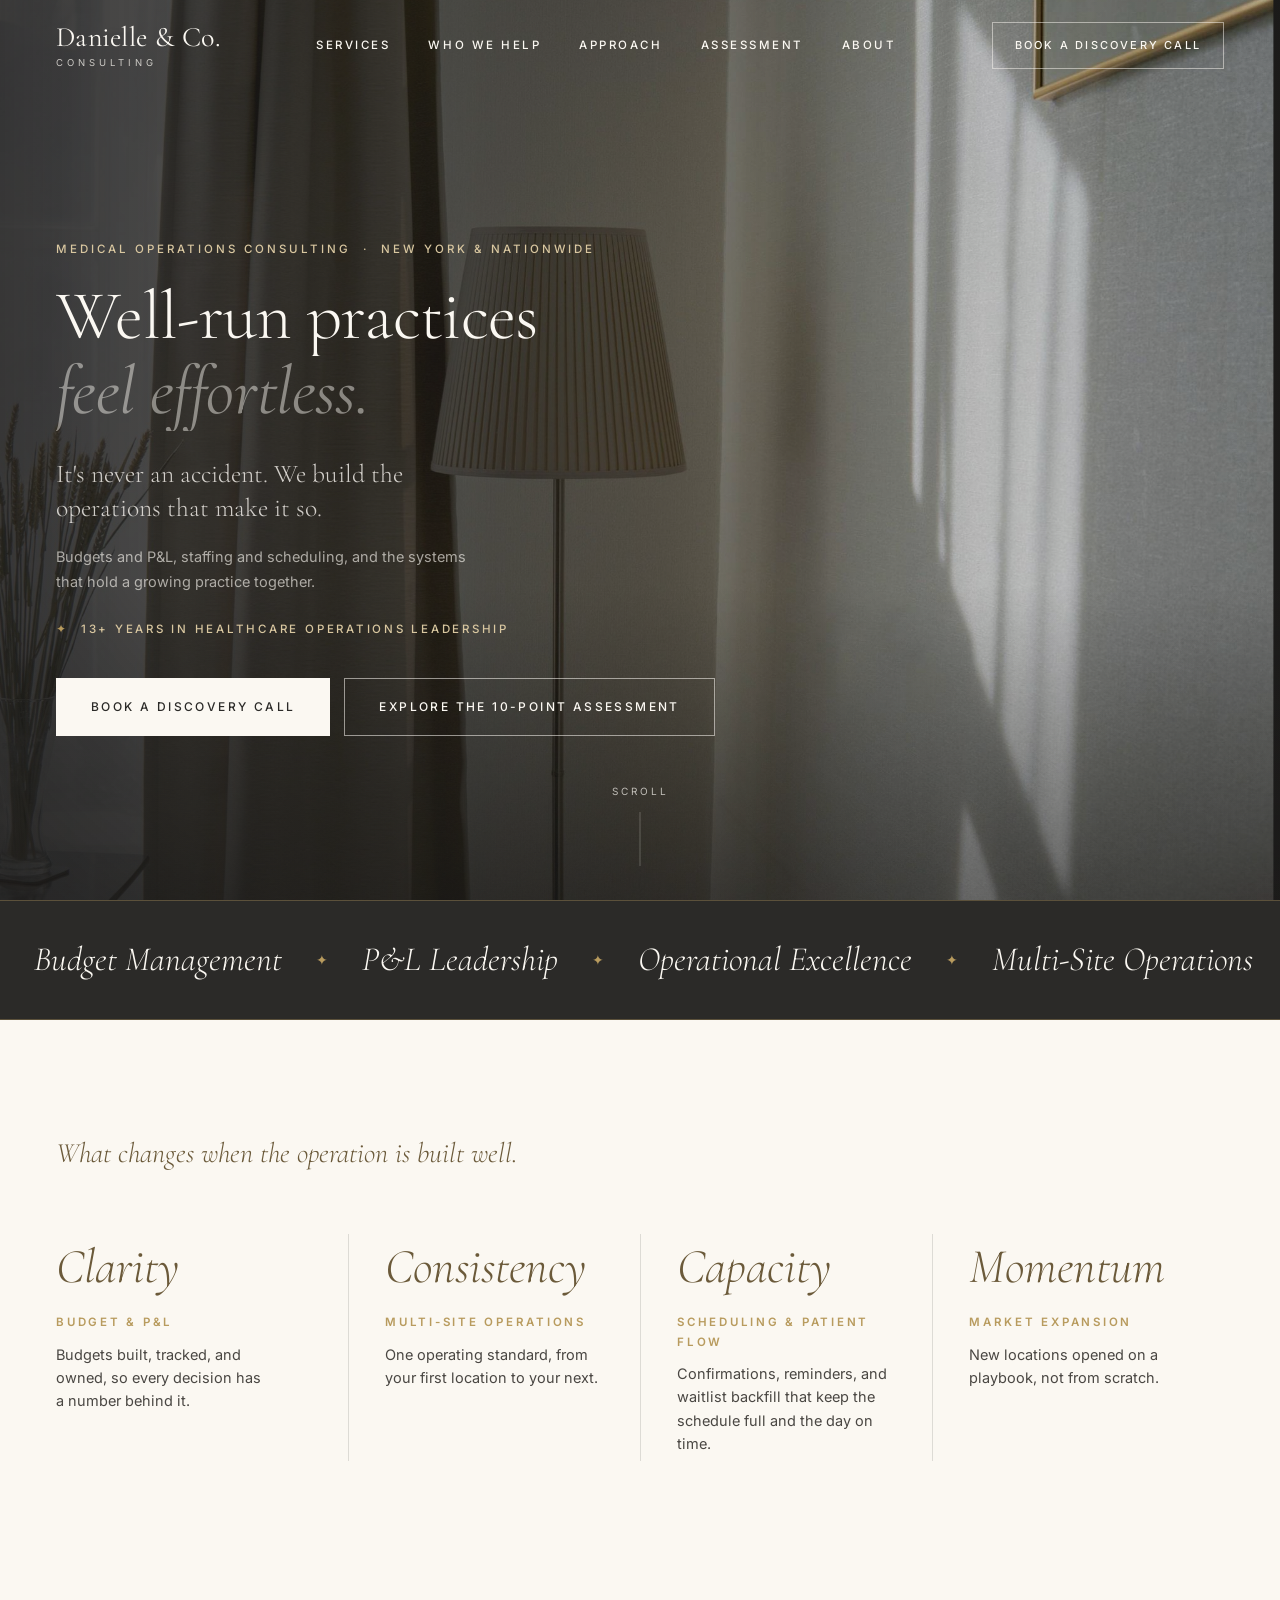
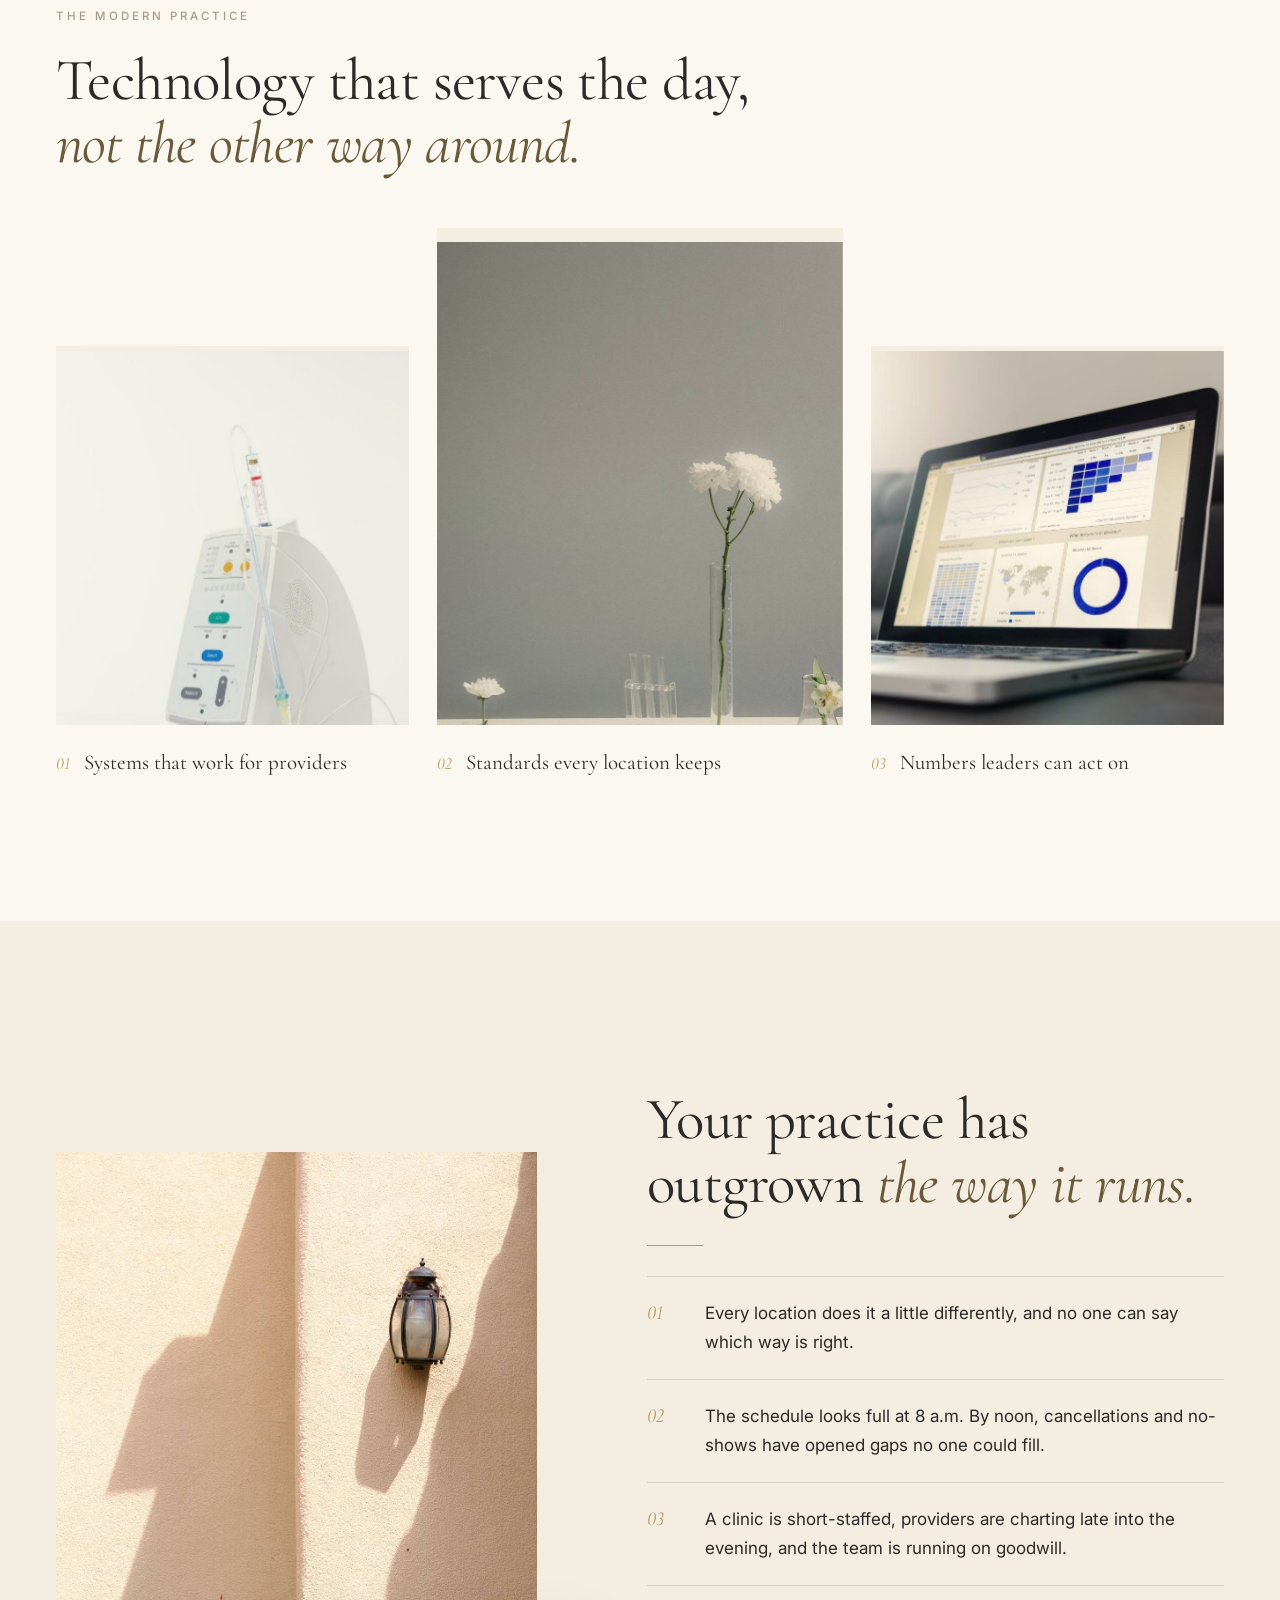
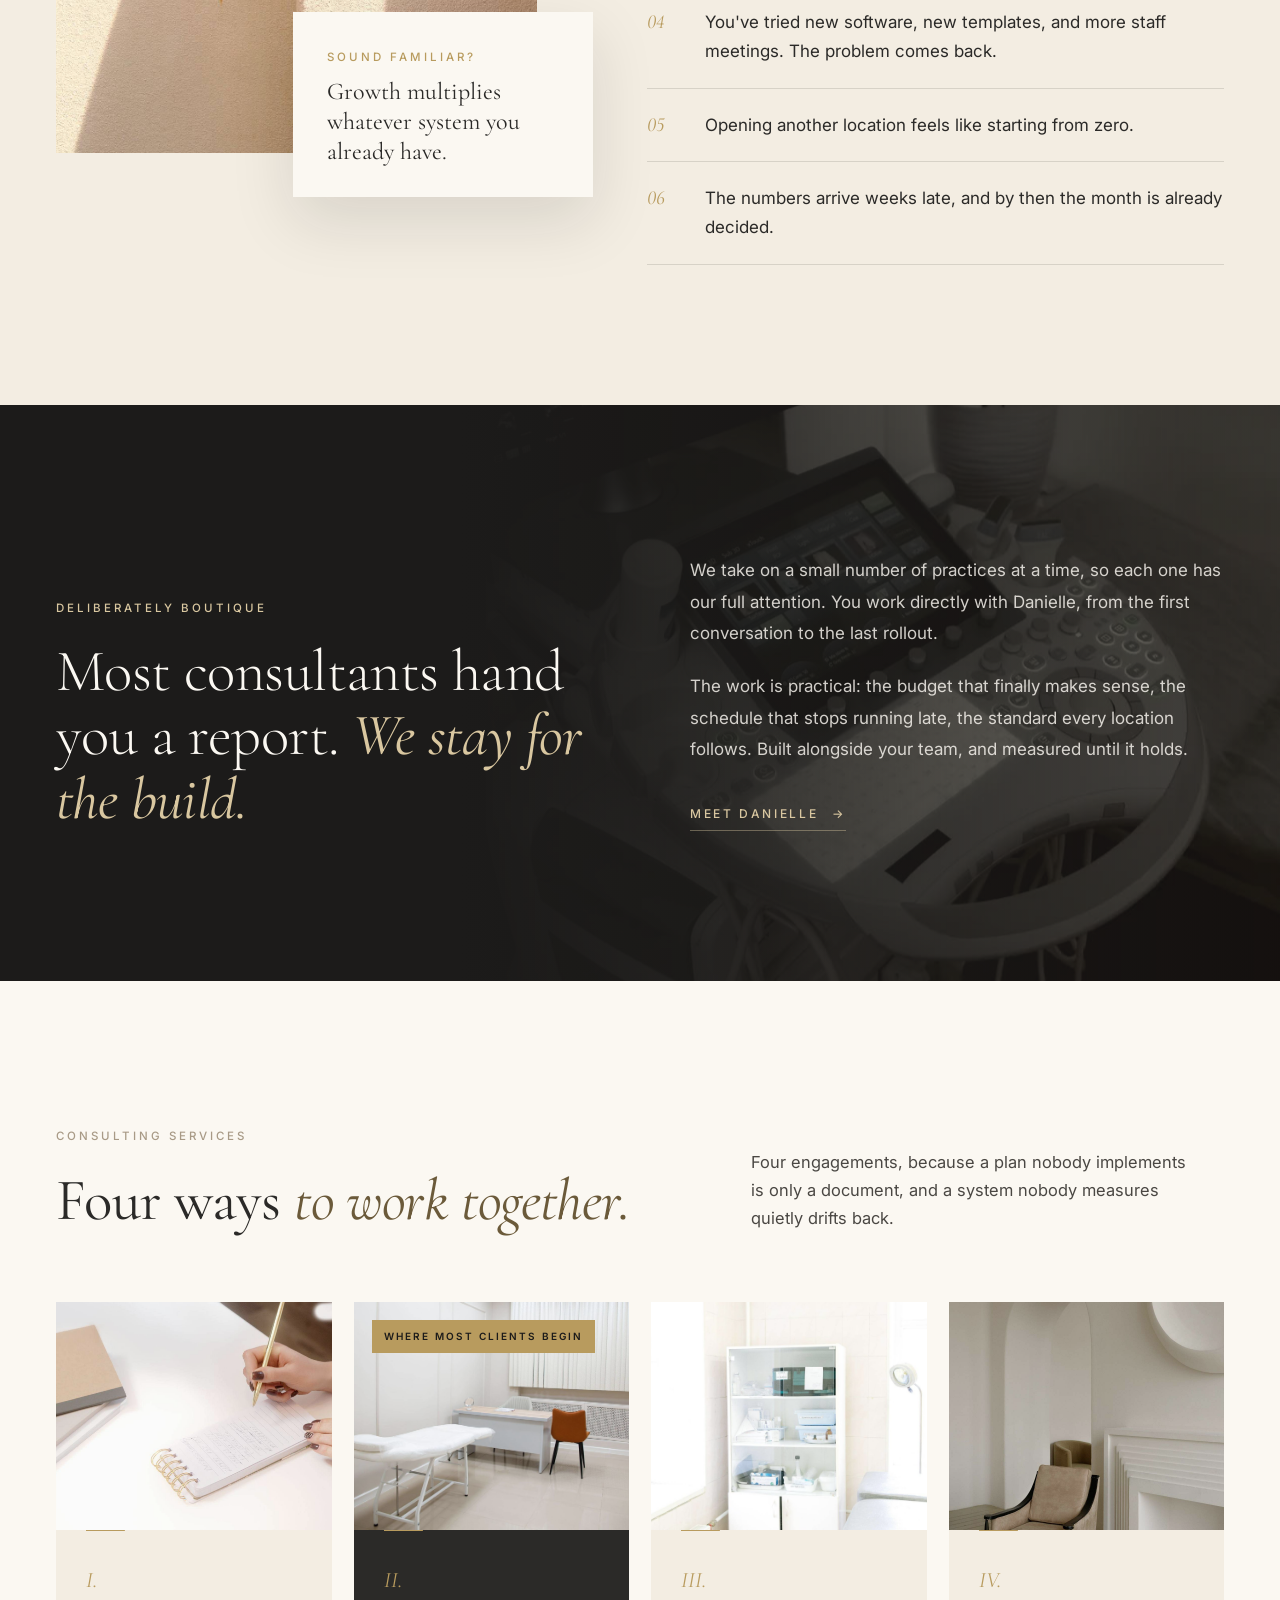
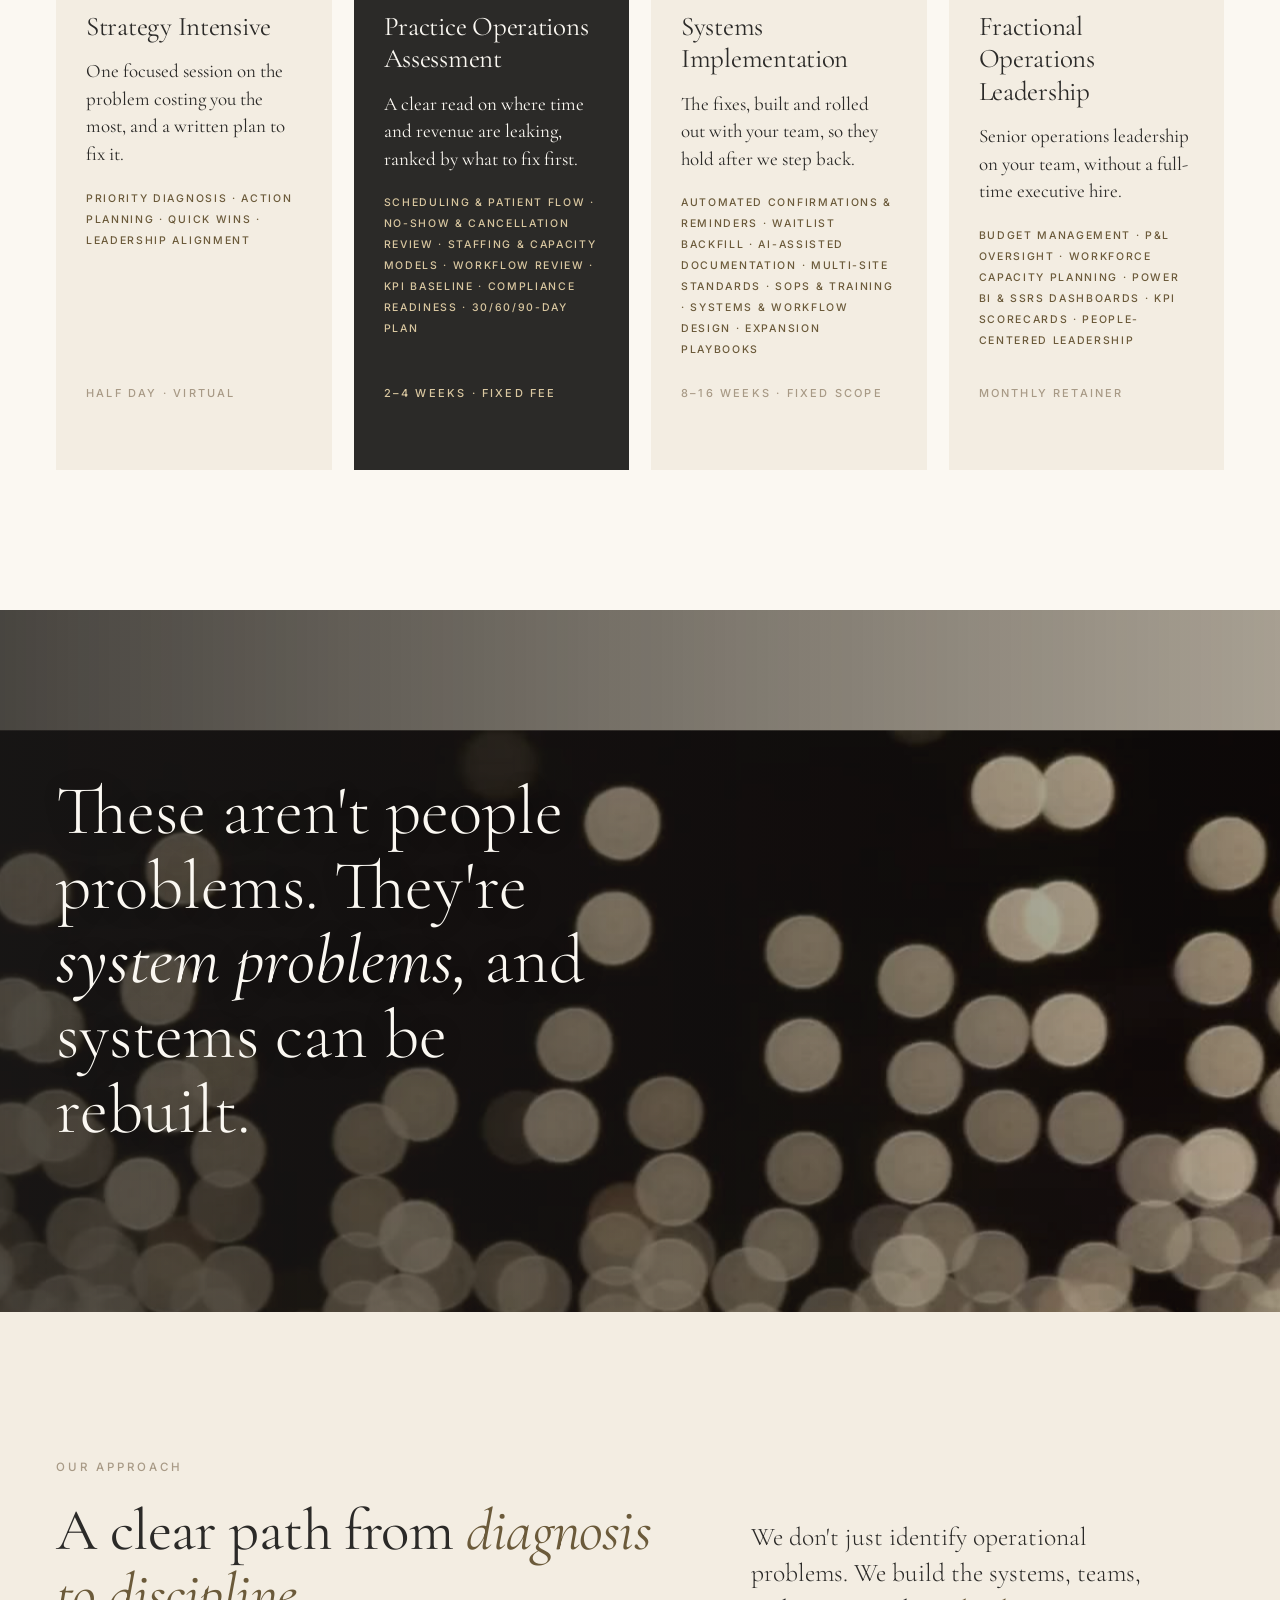
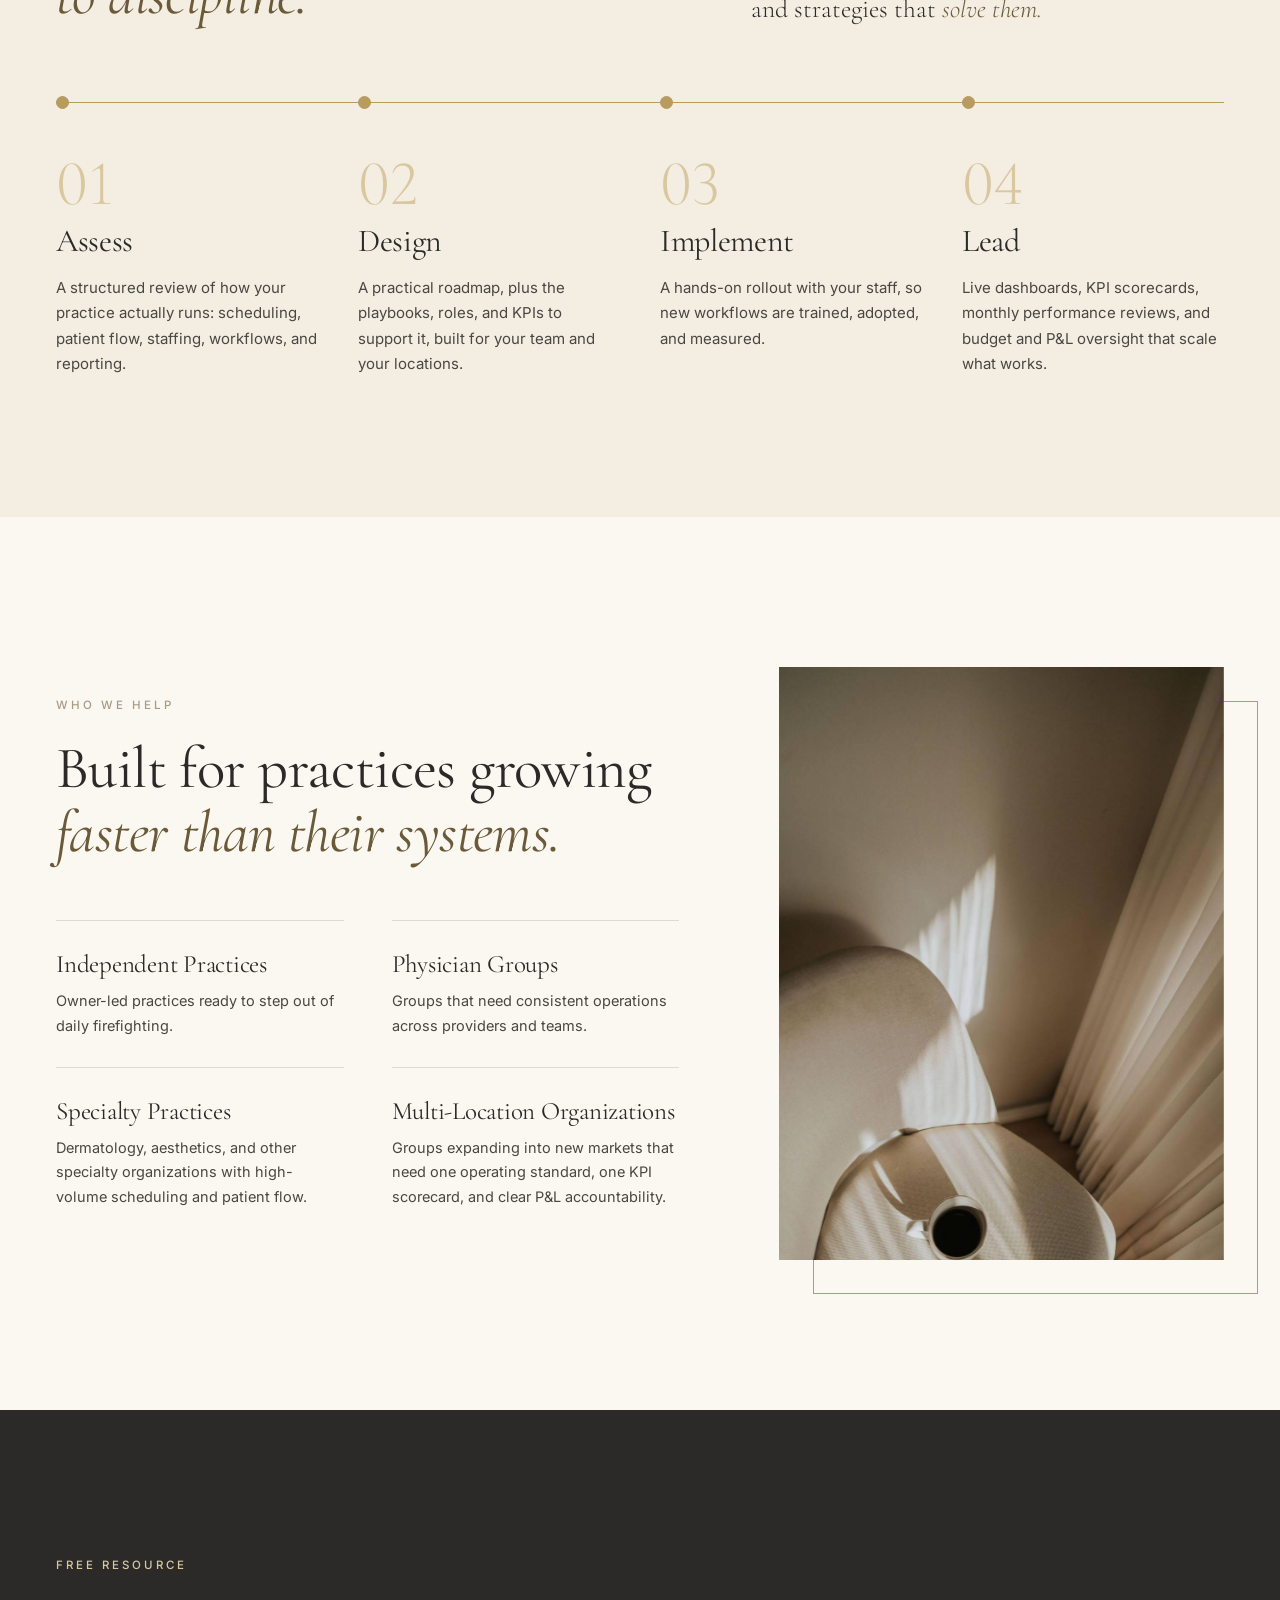
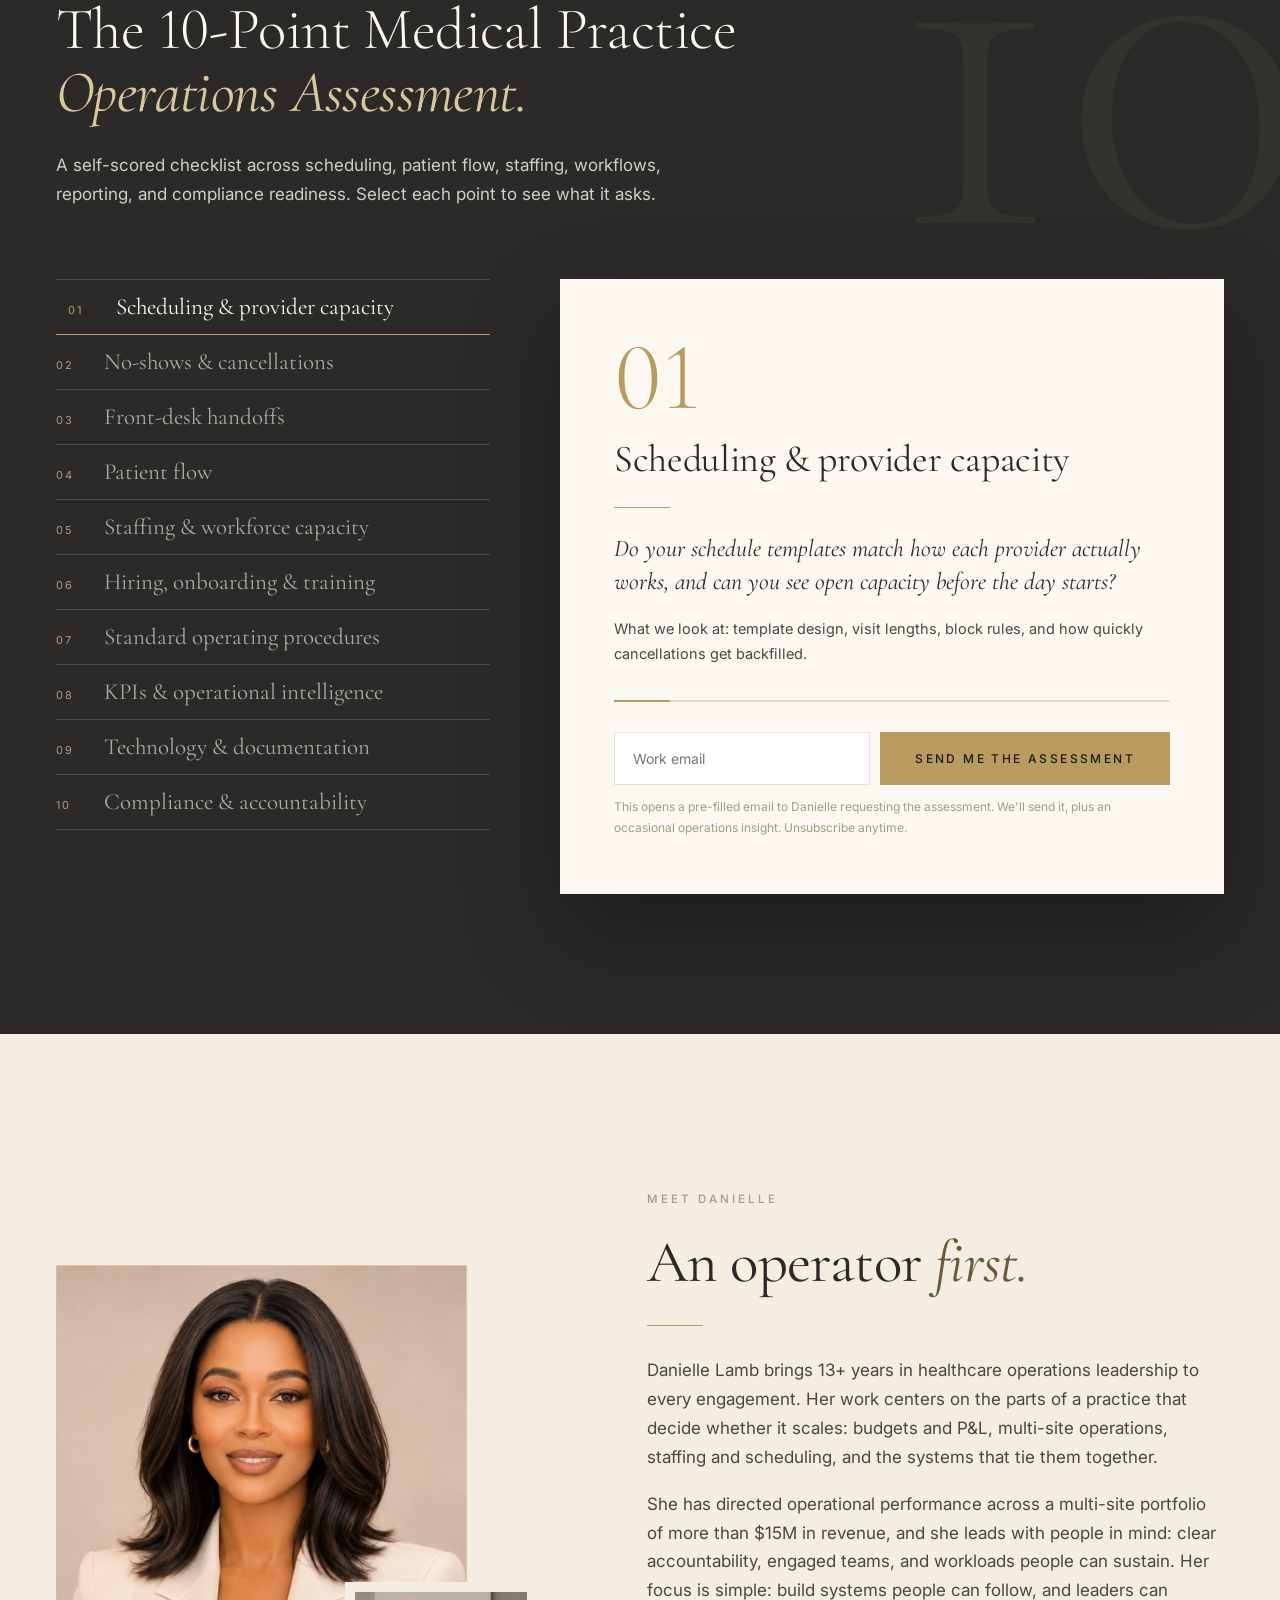
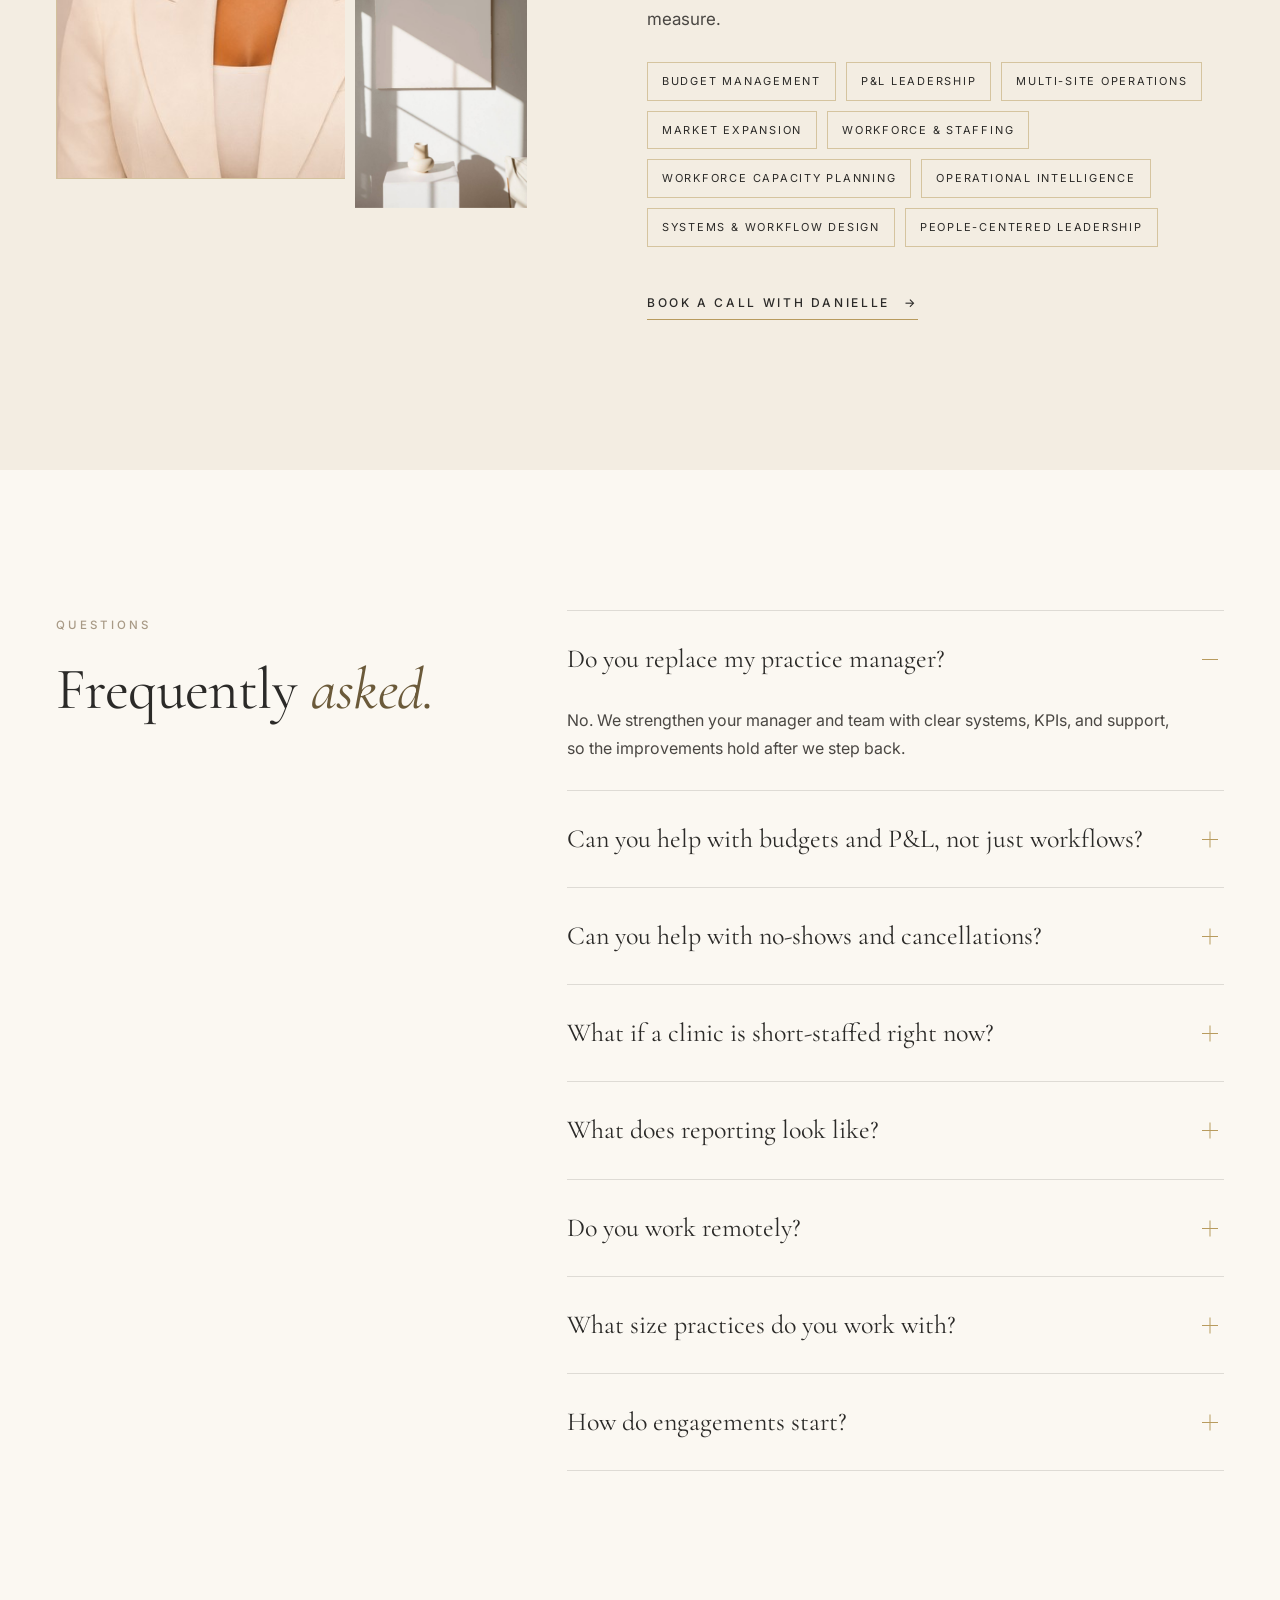
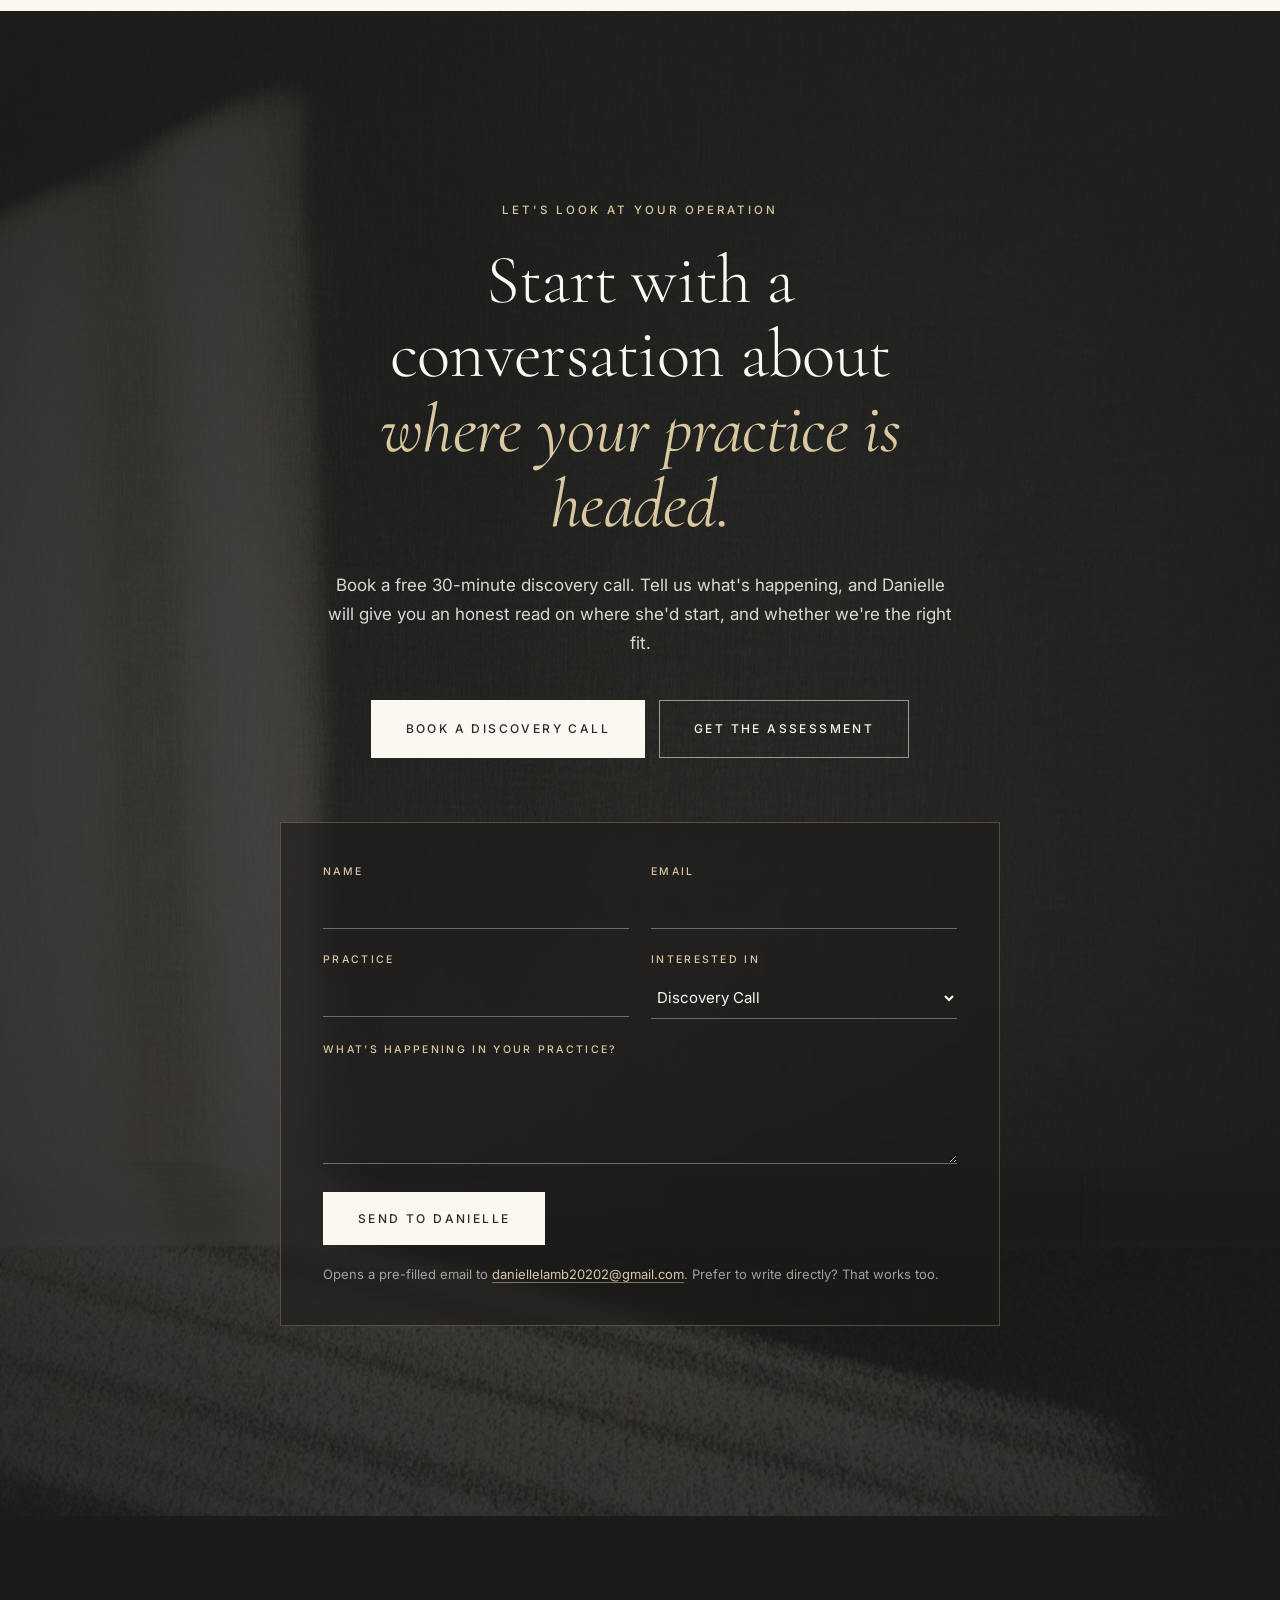
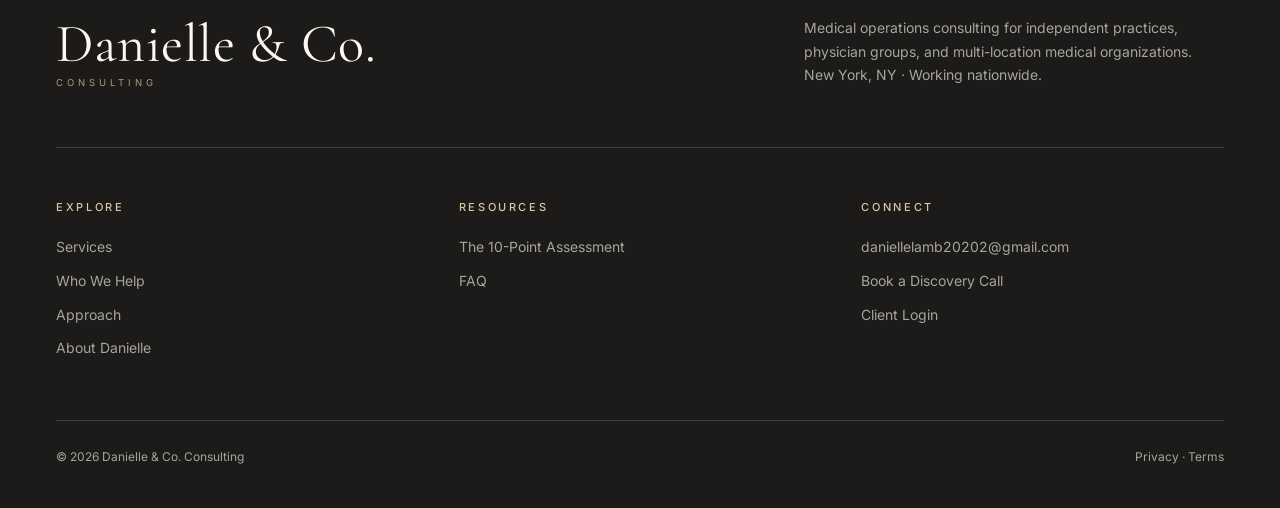
==== commit 75cb383d: "Launch redesigned Danielle & Co. website" ====
--- a/index.html
+++ b/index.html
@@ -2,544 +2,133 @@
 <html lang="en">
 <head>
 <meta charset="UTF-8">
-<meta name="viewport" content="width=device-width, initial-scale=1.0">
-<title>Danielle &amp; Co. Consulting — Medical Operations Consultant | Practice Management for Medical Groups</title>
-<meta name="description" content="Medical operations consulting and practice management for multi-site medical groups and private practices. 12+ years running regional healthcare operations. Based in New York — serving practices anywhere.">
-<meta name="robots" content="index, follow">
+<meta name="viewport" content="width=device-width, initial-scale=1">
+<title>Medical Practice Operations Consulting | Danielle &amp; Co.</title>
+<meta name="description" content="Medical operations consulting for practices and physician groups, backed by 13+ years in healthcare operations leadership. Budgets, P&amp;L, multi-site operations, and systems that scale.">
 <link rel="canonical" href="https://daniellecoconsulting.com/">
-
-<!-- Open Graph -->
-<meta property="og:type" content="website">
-<meta property="og:title" content="Danielle & Co. Consulting — Medical Operations Consultant">
-<meta property="og:description" content="Medical operations consulting and practice management for multi-site medical groups and private practices. 12+ years running regional healthcare operations.">
-<meta property="og:url" content="https://daniellecoconsulting.com/">
-<meta property="og:site_name" content="Danielle & Co. Consulting">
-<meta name="twitter:card" content="summary">
-<meta name="twitter:title" content="Danielle & Co. Consulting — Medical Operations Consultant">
-<meta name="twitter:description" content="Practice management and operations consulting for multi-site medical groups. 12+ years running regional healthcare operations.">
-
-<link rel="preconnect" href="https://fonts.googleapis.com">
-<link rel="preconnect" href="https://fonts.gstatic.com" crossorigin>
-<link href="https://fonts.googleapis.com/css2?family=Fraunces:opsz,wght@9..144,300;9..144,400;9..144,500;9..144,600&family=Inter:wght@400;500;600&display=swap" rel="stylesheet">
-
-<style>
-  :root{
-    --ink:#16181D;
-    --ink-soft:#3A3D42;
-    --ink-faint:#6B6E74;
-    --paper:#FAF8F4;
-    --paper-soft:#F2EFE7;
-    --hairline:rgba(22,24,29,.14);
-    --hairline-on-ink:rgba(250,248,244,.22);
-    --accent:#6E2A32;
-    --accent-soft:rgba(110,42,50,.08);
-    --max:1180px;
-  }
-
-  *,*::before,*::after{box-sizing:border-box;}
-  html{scroll-behavior:smooth;}
-  body{
-    margin:0;
-    background:var(--paper);
-    color:var(--ink-soft);
-    font-family:'Inter',-apple-system,BlinkMacSystemFont,sans-serif;
-    font-size:17px;
-    line-height:1.7;
-    -webkit-font-smoothing:antialiased;
-  }
-  h1,h2,h3,h4{
-    font-family:'Fraunces',Georgia,serif;
-    color:var(--ink);
-    line-height:1.12;
-    letter-spacing:-.01em;
-    margin:0 0 .6em;
-    font-weight:400;
-  }
-  p{margin:0 0 1em;}
-  a{color:inherit;}
-  img{max-width:100%;display:block;}
-  .wrap{max-width:var(--max);margin:0 auto;padding:0 32px;}
-  section{padding:120px 0;}
-  hr.rule{border:none;border-top:1px solid var(--hairline);margin:0;}
-
-  .eyebrow{
-    text-transform:uppercase;
-    letter-spacing:.16em;
-    font-size:.72rem;
-    font-weight:600;
-    color:var(--accent);
-    margin-bottom:18px;
-    display:block;
-    font-family:'Inter',sans-serif;
-  }
-  .eyebrow.on-ink{color:rgba(250,248,244,.62);}
-
-  /* BUTTONS — rectangular, ink-filled or hairline, never rounded-pill */
-  .btn{
-    display:inline-flex;
-    align-items:center;
-    justify-content:center;
-    gap:10px;
-    padding:16px 32px;
-    border-radius:0;
-    font-weight:500;
-    font-size:.86rem;
-    text-transform:uppercase;
-    letter-spacing:.08em;
-    text-decoration:none;
-    cursor:pointer;
-    border:1px solid transparent;
-    transition:background .2s ease, color .2s ease, border-color .2s ease;
-    font-family:'Inter',sans-serif;
-  }
-  .btn-fill{background:var(--ink);color:var(--paper);border-color:var(--ink);}
-  .btn-fill:hover{background:#000;}
-  .btn-outline-on-ink{background:transparent;border-color:var(--hairline-on-ink);color:var(--paper);}
-  .btn-outline-on-ink:hover{border-color:var(--paper);background:rgba(250,248,244,.06);}
-  .btn-outline{background:transparent;border-color:var(--ink);color:var(--ink);}
-  .btn-outline:hover{background:var(--ink);color:var(--paper);}
-
-  /* NAV */
-  header.nav{
-    position:sticky;top:0;z-index:50;
-    background:rgba(250,248,244,.92);
-    backdrop-filter:saturate(180%) blur(10px);
-    border-bottom:1px solid var(--hairline);
-  }
-  .nav-inner{
-    max-width:var(--max);margin:0 auto;padding:22px 32px;
-    display:flex;align-items:center;justify-content:space-between;gap:16px;
-  }
-  .brand{display:flex;align-items:baseline;gap:0;text-decoration:none;color:var(--ink);}
-  .brand-text{
-    font-family:'Fraunces',serif;
-    font-weight:500;
-    font-size:1.15rem;
-    letter-spacing:-.005em;
-    color:var(--ink);
-    line-height:1.1;
-  }
-  .brand-text small{
-    display:block;
-    font-family:'Inter',sans-serif;
-    font-weight:500;
-    font-size:.62rem;
-    letter-spacing:.18em;
-    text-transform:uppercase;
-    color:var(--ink-faint);
-    margin-top:4px;
-  }
-  .nav-cta{display:flex;align-items:center;gap:28px;white-space:nowrap;}
-  .nav-login{
-    font-size:.82rem;font-weight:500;color:var(--ink-soft);text-decoration:none;
-    letter-spacing:.02em;
-    border-bottom:1px solid var(--hairline);
-    padding-bottom:2px;
-  }
-  .nav-login:hover{color:var(--accent);border-color:var(--accent);}
-
-  /* HERO */
-  .hero{
-    background:var(--ink);
-    color:var(--paper);
-    padding:150px 0 130px;
-    position:relative;
-  }
-  .hero-inner{max-width:840px;position:relative;z-index:1;}
-  .hero h1{
-    color:var(--paper);
-    font-weight:300;
-    font-size:clamp(2.4rem, 5vw, 4.1rem);
-    letter-spacing:-.015em;
-  }
-  .hero .accent-rule{
-    width:56px;height:1px;background:var(--accent);
-    margin:0 0 28px;
-  }
-  .hero p.sub{
-    font-size:1.2rem;
-    color:rgba(250,248,244,.72);
-    max-width:600px;
-    margin-bottom:44px;
-    font-weight:300;
-  }
-  .hero-ctas{display:flex;flex-wrap:wrap;gap:20px;align-items:center;}
-
-  /* TRUST BAR — numerals, no chips */
-  .trust-bar{background:var(--paper);border-bottom:1px solid var(--hairline);}
-  .trust-grid{
-    display:grid;
-    grid-template-columns:repeat(4,1fr);
-    gap:0;
-  }
-  .trust-chip{
-    padding:56px 30px;
-    border-right:1px solid var(--hairline);
-  }
-  .trust-chip:last-child{border-right:none;}
-  .trust-chip .num{
-    display:block;
-    font-family:'Fraunces',serif;
-    font-weight:400;
-    font-size:2.4rem;
-    letter-spacing:-.01em;
-    color:var(--ink);
-    margin-bottom:12px;
-  }
-  .trust-chip .label{
-    font-size:.72rem;
-    text-transform:uppercase;
-    letter-spacing:.1em;
-    color:var(--ink-faint);
-    line-height:1.5;
-  }
-
-  /* PROBLEM */
-  .problem{background:var(--paper);}
-  .problem-head{max-width:660px;margin-bottom:60px;}
-  .problem-list{
-    list-style:none;margin:0;padding:0;
-    display:grid;grid-template-columns:1fr 1fr;gap:0 56px;
-  }
-  .problem-list li{
-    display:flex;gap:20px;
-    align-items:flex-start;
-    font-size:1.04rem;
-    color:var(--ink-soft);
-    padding:26px 0;
-    border-bottom:1px solid var(--hairline);
-  }
-  .marker{
-    flex:none;
-    font-family:'Fraunces',serif;
-    color:var(--accent);
-    font-size:1rem;
-    font-weight:400;
-    margin-top:1px;
-    min-width:1.4em;
-  }
-
-  /* REFRAME */
-  .reframe{background:var(--paper-soft);}
-  .reframe-top{max-width:720px;margin-bottom:64px;}
-  .reframe-top p.lead{font-size:1.18rem;color:var(--ink-soft);font-weight:300;}
-  .steps{
-    display:grid;
-    grid-template-columns:repeat(4,1fr);
-    gap:0;
-  }
-  .step{position:relative;padding:0 32px 0 0;}
-  .step:first-child{padding-left:0;}
-  .step + .step{border-left:1px solid var(--hairline);padding-left:32px;}
-  .step-num{
-    font-family:'Fraunces',serif;
-    font-size:2.6rem;
-    font-weight:300;
-    color:var(--accent);
-    line-height:1;
-    margin-bottom:20px;
-    display:block;
-  }
-  .step h3{font-size:1.08rem;margin-bottom:10px;font-weight:500;}
-  .step p{font-size:.94rem;color:var(--ink-faint);margin-bottom:0;}
-
-  /* SERVICES */
-  .services{background:var(--paper);}
-  .services-grid{
-    display:grid;
-    grid-template-columns:repeat(3,1fr);
-    gap:0;
-    border-top:1px solid var(--hairline);
-    border-left:1px solid var(--hairline);
-  }
-  .service-card{
-    background:var(--paper);
-    padding:44px 36px;
-    border-right:1px solid var(--hairline);
-    border-bottom:1px solid var(--hairline);
-  }
-  .service-icon{
-    width:38px;height:38px;
-    display:flex;align-items:center;justify-content:center;
-    margin-bottom:24px;
-  }
-  .service-icon svg{width:26px;height:26px;stroke:var(--ink);}
-  .service-card h3{font-size:1.1rem;margin-bottom:10px;font-weight:500;}
-  .service-card p{font-size:.94rem;color:var(--ink-faint);margin-bottom:0;}
-
-  /* ABOUT */
-  .about{background:var(--paper-soft);}
-  .about-grid{
-    display:grid;
-    grid-template-columns:300px 1fr;
-    gap:72px;
-    align-items:start;
-  }
-  .about-mark{
-    width:100%;
-    aspect-ratio:1/1.2;
-    border:1px solid var(--hairline);
-    background:var(--ink);
-    display:flex;
-    flex-direction:column;
-    align-items:center;
-    justify-content:center;
-    gap:20px;
-    padding:32px;
-  }
-  .about-mark .name{
-    font-family:'Fraunces',serif;
-    font-weight:400;
-    color:var(--paper);
-    text-align:center;
-    font-size:1.35rem;
-    line-height:1.3;
-  }
-  .about-mark .role{
-    font-family:'Inter',sans-serif;
-    color:rgba(250,248,244,.6);
-    text-align:center;
-    font-size:.7rem;
-    text-transform:uppercase;
-    letter-spacing:.14em;
-  }
-  .about-mark .rule-on-ink{width:40px;height:1px;background:var(--accent);}
-  .about-copy h2{margin-bottom:24px;}
-  .about-copy p{color:var(--ink-soft);}
-  .about-tags{
-    display:flex;flex-wrap:wrap;gap:10px;
-    margin-top:28px;
-  }
-  .about-tags span{
-    font-size:.72rem;
-    text-transform:uppercase;
-    letter-spacing:.08em;
-    padding:9px 16px;
-    border:1px solid var(--hairline);
-    color:var(--ink-faint);
-  }
-
-  /* FINAL CTA */
-  .final-cta{
-    background:var(--ink);
-    color:var(--paper);
-  }
-  .final-cta-head{max-width:660px;margin-bottom:56px;}
-  .final-cta h2{color:var(--paper);font-weight:300;}
-  .final-cta p.sub{color:rgba(250,248,244,.68);font-size:1.1rem;font-weight:300;}
-
-  .form-card{
-    background:var(--paper);
-    padding:48px;
-    color:var(--ink-soft);
-    max-width:640px;
-    border:1px solid var(--hairline-on-ink);
-  }
-  .form-row{margin-bottom:24px;}
-  .form-row label{
-    display:block;
-    font-size:.72rem;
-    font-weight:600;
-    text-transform:uppercase;
-    letter-spacing:.08em;
-    color:var(--ink);
-    margin-bottom:10px;
-  }
-  .form-row input, .form-row select{
-    width:100%;
-    padding:14px 16px;
-    border:1px solid var(--hairline);
-    border-radius:0;
-    font-family:'Inter',sans-serif;
-    font-size:.96rem;
-    color:var(--ink);
-    background:var(--paper);
-  }
-  .form-row input:focus, .form-row select:focus{
-    outline:none;
-    border-color:var(--ink);
-  }
-  .form-two{display:grid;grid-template-columns:1fr 1fr;gap:24px;}
-  .form-submit{width:100%;margin-top:8px;}
-  .mailto-fallback{
-    display:block;
-    text-align:center;
-    margin-top:22px;
-    font-size:.85rem;
-    color:var(--ink-faint);
-  }
-  .mailto-fallback a{color:var(--ink);text-decoration:underline;text-underline-offset:3px;}
-  #thanks{
-    display:none;
-    background:var(--paper-soft);
-    border:1px solid var(--hairline);
-    color:var(--ink);
-    padding:16px 20px;
-    border-radius:0;
-    font-size:.92rem;
-    margin-bottom:24px;
-  }
-  #thanks:target{display:block;}
-
-  /* FOOTER */
-  footer{
-    background:var(--ink);
-    color:rgba(250,248,244,.6);
-    padding:56px 0;
-    font-size:.86rem;
-    border-top:1px solid var(--hairline-on-ink);
-  }
-  .footer-inner{
-    display:flex;
-    flex-wrap:wrap;
-    justify-content:space-between;
-    gap:16px;
-    align-items:center;
-  }
-  .footer-brand{
-    font-family:'Fraunces',serif;
-    font-weight:400;
-    color:var(--paper);
-    font-size:1.05rem;
-    margin-bottom:6px;
-  }
-  footer a{text-decoration:none;color:rgba(250,248,244,.78);}
-  footer a:hover{color:var(--paper);border-bottom:1px solid var(--accent);}
-  .footer-meta{color:rgba(250,248,244,.42);font-size:.78rem;letter-spacing:.02em;}
-
-  /* RESPONSIVE */
-  @media (max-width:860px){
-    section{padding:88px 0;}
-    .trust-grid{grid-template-columns:repeat(2,1fr);}
-    .trust-chip{border-right:1px solid var(--hairline);}
-    .trust-chip:nth-child(2n){border-right:none;}
-    .trust-chip:nth-child(n+3){border-top:1px solid var(--hairline);}
-    .problem-list{grid-template-columns:1fr;}
-    .steps{grid-template-columns:1fr 1fr;row-gap:44px;}
-    .step + .step{border-left:none;padding-left:0;}
-    .step:nth-child(3){border-left:1px solid var(--hairline);padding-left:32px;}
-    .services-grid{grid-template-columns:1fr 1fr;}
-    .about-grid{grid-template-columns:1fr;}
-    .about-mark{max-width:240px;margin:0 auto;}
-    .form-two{grid-template-columns:1fr;}
-  }
-  @media (max-width:600px){
-    section{padding:64px 0;}
-    .hero{padding:100px 0 72px;}
-    .trust-grid{grid-template-columns:1fr;}
-    .trust-chip{border-right:none !important;border-top:1px solid var(--hairline);padding:36px 0;}
-    .trust-chip:first-child{border-top:none;}
-    .steps{grid-template-columns:1fr;}
-    .step + .step{border-left:none !important;padding-left:0 !important;border-top:1px solid var(--hairline);padding-top:32px;margin-top:32px;}
-    .services-grid{grid-template-columns:1fr;}
-    .nav-cta{gap:16px;}
-    .nav-cta .btn{padding:12px 18px;font-size:.74rem;}
-    .brand-text{font-size:1rem;}
-    .form-card{padding:30px 22px;}
-    .footer-inner{flex-direction:column;align-items:flex-start;}
-  }
-</style>
+<link rel="preconnect" href="https://fonts.googleapis.com"><link rel="preconnect" href="https://fonts.gstatic.com" crossorigin>
+<link href="https://fonts.googleapis.com/css2?family=Cormorant+Garamond:ital,wght@0,300;0,400;0,500;1,300;1,400;1,500&family=Inter:wght@300;400;500;600&display=swap" rel="stylesheet">
+<link rel="preload" as="image" href="img/hero-curtain-light.jpg">
+<link rel="stylesheet" href="styles.css">
 </head>
 <body>
-
-<header class="nav">
-  <div class="nav-inner">
-    <a href="#top" class="brand">
-      <span class="brand-text">Danielle &amp; Co.<small>Consulting</small></span>
-    </a>
-    <div class="nav-cta">
-      <a href="https://portal.daniellecoconsulting.com" class="nav-login">Client Login</a>
-      <a href="#contact" class="btn btn-fill">Book a Free Operations Assessment</a>
+<div class="loader" aria-hidden="true"><span>Danielle &amp; Co.</span></div>
+
+<header class="site-header" id="header">
+  <div class="wrap nav">
+    <a href="#top" class="brand">Danielle &amp; Co.<small>Consulting</small></a>
+    <nav class="nav-links" id="navlinks" aria-label="Main">
+      <a href="#services">Services</a>
+      <a href="#who">Who We Help</a>
+      <a href="#how">Approach</a>
+      <a href="#assessment">Assessment</a>
+      <a href="#about">About</a>
+      <a href="#contact-form" class="nav-cta-mobile">Book a Discovery Call</a>
+    </nav>
+    <div class="nav-right">
+      <a href="#contact-form" class="btn btn-ghost btn-sm"><span class="full">Book a Discovery Call</span><span class="short">Book a Call</span></a>
+      <button class="menu-toggle" id="menuToggle" aria-label="Open menu" aria-expanded="false"><span></span><span></span></button>
     </div>
   </div>
 </header>
 
-<main id="top">
-
+<main>
   <!-- HERO -->
-  <section class="hero">
+  <section class="hero" id="top">
+    <div class="hero-media"><img src="img/hero-curtain-light.jpg" alt="Soft daylight through linen curtains in a calm, minimal interior" fetchpriority="high"></div>
+    <div class="hero-shade"></div>
     <div class="wrap hero-inner">
-      <span class="eyebrow on-ink">Medical Operations Consulting</span>
-      <h1>Your Practice Doesn't Need More Advice. It Needs Someone Who's Run This Before.</h1>
-      <div class="accent-rule"></div>
-      <p class="sub">12+ years running regional operations for large medical portfolios — now bringing that playbook to private practices and medical groups.</p>
-      <div class="hero-ctas">
-        <a href="#contact" class="btn btn-fill">Book a Free Operations Assessment</a>
-        <a href="#how-it-works" class="btn btn-outline-on-ink">See how it works ↓</a>
-      </div>
-    </div>
-  </section>
-
-  <!-- TRUST BAR -->
-  <section class="trust-bar" style="padding:0;">
-    <div class="wrap" style="padding:0;">
-      <div class="trust-grid">
-        <div class="trust-chip">
-          <span class="num">12+ Years</span>
-          <span class="label">In Regional Healthcare Operations</span>
-        </div>
-        <div class="trust-chip">
-          <span class="num">$10M+</span>
-          <span class="label">Monthly Revenue Portfolio Managed</span>
-        </div>
-        <div class="trust-chip">
-          <span class="num">43%</span>
-          <span class="label">Efficiency Gain Through Digital Transformation</span>
-        </div>
-        <div class="trust-chip">
-          <span class="num">Multi-Site</span>
-          <span class="label">Portfolio Leadership, incl. Forefront Dermatology</span>
-        </div>
-      </div>
-    </div>
-  </section>
-
-  <!-- PROBLEM -->
-  <section class="problem" id="problem">
-    <div class="wrap">
-      <div class="problem-head">
-        <span class="eyebrow">Sound Familiar?</span>
-        <h2>You've tried to fix it yourself. It keeps coming back.</h2>
-      </div>
-      <ul class="problem-list">
-        <li><span class="marker">01</span><span>Staffing churn — and no time to actually fix it.</span></li>
-        <li><span class="marker">02</span><span>Every location runs it a little differently.</span></li>
-        <li><span class="marker">03</span><span>Scheduling chaos that quietly leaks revenue.</span></li>
-        <li><span class="marker">04</span><span>You've tried the templates, the software settings, the staff meetings — and the problem keeps coming back.</span></li>
-        <li><span class="marker">05</span><span>Opening a new location feels like starting from zero, every time.</span></li>
-      </ul>
-    </div>
-  </section>
-
-  <!-- REFRAME / HOW IT WORKS -->
-  <section class="reframe" id="how-it-works">
-    <div class="wrap">
-      <div class="reframe-top">
-        <span class="eyebrow">A Different Kind of Consultant</span>
-        <h2>Most consultants hand you a report. Danielle implements.</h2>
-        <p class="lead">You don't need another 40-page deck. You need someone who has actually run multi-site operations, sat in the chair, and built the playbook — then rolled up their sleeves to put it in place.</p>
-      </div>
-      <div class="steps">
-        <div class="step">
-          <span class="step-num">01</span>
-          <h3>Assess</h3>
-          <p>A clear-eyed look at where time and revenue are actually leaking across your operation.</p>
-        </div>
-        <div class="step">
-          <span class="step-num">02</span>
-          <h3>Plan</h3>
-          <p>A prioritized, practical roadmap built around your team and your locations — not a generic template.</p>
-        </div>
-        <div class="step">
-          <span class="step-num">03</span>
-          <h3>Implement</h3>
-          <p>Hands-on execution alongside your staff, so the changes actually stick day to day.</p>
-        </div>
-        <div class="step">
-          <span class="step-num">04</span>
-          <h3>Support</h3>
-          <p>Ongoing partnership to refine, standardize, and scale as your practice grows.</p>
-        </div>
+      <span class="eyebrow gold hero-in" style="--d:.2s">Medical Operations Consulting<span class="eb-sep"> &nbsp;&middot;&nbsp; </span><span class="eb-loc">New York &amp; Nationwide</span></span>
+      <h1 class="hero-title">
+        <span class="line"><span style="--d:.35s">Well-run practices</span></span>
+        <span class="line soft"><span style="--d:.5s"><em>feel effortless.</em></span></span>
+      </h1>
+      <p class="hero-sub hero-in" style="--d:.85s">It's never an accident. We build the operations that make it so.</p>
+      <p class="hero-note hero-in" style="--d:1s">Budgets and P&amp;L, staffing and scheduling, and the systems that hold a growing practice together.</p>
+      <p class="hero-creds hero-in" style="--d:1.1s"><i>&#10022;</i>13+ years in healthcare operations leadership</p>
+      <div class="hero-ctas hero-in" style="--d:1.2s">
+        <a href="#contact-form" class="btn btn-light">Book a Discovery Call</a>
+        <a href="#assessment" class="btn btn-outline-light">Explore the 10-Point Assessment</a>
+      </div>
+    </div>
+    <a href="#marquee" class="scroll-cue" aria-label="Scroll to content"><span>Scroll</span><i></i></a>
+  </section>
+
+  <!-- MARQUEE -->
+  <section class="marquee" id="marquee" aria-label="Areas of focus">
+    <div class="marquee-track">
+      <div class="marquee-group">
+        <span>Budget Management</span><b>&#10022;</b><span>P&amp;L Leadership</span><b>&#10022;</b><span>Operational Excellence</span><b>&#10022;</b><span>Multi-Site Operations</span><b>&#10022;</b><span>Market Expansion</span><b>&#10022;</b><span>Workforce &amp; Staffing</span><b>&#10022;</b><span>Scheduling &amp; Patient Flow</span><b>&#10022;</b><span>KPI Visibility</span><b>&#10022;</b><span>Compliance</span><b>&#10022;</b><span>Systems &amp; Workflow Design</span><b>&#10022;</b><span>No-Show Reduction</span><b>&#10022;</b><span>Workforce Capacity Planning</span><b>&#10022;</b><span>Operational Intelligence</span><b>&#10022;</b><span>People-Centered Leadership</span><b>&#10022;</b>
+      </div>
+      <div class="marquee-group" aria-hidden="true">
+        <span>Budget Management</span><b>&#10022;</b><span>P&amp;L Leadership</span><b>&#10022;</b><span>Operational Excellence</span><b>&#10022;</b><span>Multi-Site Operations</span><b>&#10022;</b><span>Market Expansion</span><b>&#10022;</b><span>Workforce &amp; Staffing</span><b>&#10022;</b><span>Scheduling &amp; Patient Flow</span><b>&#10022;</b><span>KPI Visibility</span><b>&#10022;</b><span>Compliance</span><b>&#10022;</b><span>Systems &amp; Workflow Design</span><b>&#10022;</b><span>No-Show Reduction</span><b>&#10022;</b><span>Workforce Capacity Planning</span><b>&#10022;</b><span>Operational Intelligence</span><b>&#10022;</b><span>People-Centered Leadership</span><b>&#10022;</b>
+      </div>
+    </div>
+  </section>
+
+  <!-- CAPABILITY STRIP -->
+  <section class="proof caps-strip" aria-label="What we bring">
+    <div class="wrap">
+      <p class="caps-intro reveal">What changes when the operation is built well.</p>
+      <div class="proof-grid">
+      <div class="proof-item proof-word reveal"><span class="proof-num"><em>Clarity</em></span><span class="proof-unit">Budget &amp; P&amp;L</span><span class="proof-label">Budgets built, tracked, and owned, so every decision has a number behind it.</span></div>
+      <div class="proof-item proof-word reveal" style="--d:.12s"><span class="proof-num"><em>Consistency</em></span><span class="proof-unit">Multi-site operations</span><span class="proof-label">One operating standard, from your first location to your next.</span></div>
+      <div class="proof-item proof-word reveal" style="--d:.24s"><span class="proof-num"><em>Capacity</em></span><span class="proof-unit">Scheduling &amp; patient flow</span><span class="proof-label">Confirmations, reminders, and waitlist backfill that keep the schedule full and the day on time.</span></div>
+      <div class="proof-item proof-word reveal" style="--d:.36s"><span class="proof-num"><em>Momentum</em></span><span class="proof-unit">Market expansion</span><span class="proof-label">New locations opened on a playbook, not from scratch.</span></div>
+      </div>
+    </div>
+  </section>
+
+  <!-- MODERN PRACTICE TRIPTYCH -->
+  <section class="tri" aria-label="The modern practice">
+    <div class="wrap">
+      <div class="tri-head">
+        <span class="eyebrow reveal">The Modern Practice</span>
+        <h2 class="reveal" style="--d:.1s">Technology that serves the day, <em>not the other way around.</em></h2>
+      </div>
+      <div class="tri-grid">
+        <figure class="tri-item reveal"><div class="tri-img"><img data-parallax="0.06" src="img/tech-device-minimal.jpg" alt="A sleek white medical device on a clean white surface" loading="lazy"></div><figcaption><span>01</span>Systems that work for providers</figcaption></figure>
+        <figure class="tri-item tri-mid reveal" style="--d:.12s"><div class="tri-img"><img data-parallax="0.1" src="img/flasks-white-flowers.jpg" alt="White flowers in glass laboratory flasks against a soft grey wall" loading="lazy"></div><figcaption><span>02</span>Standards every location keeps</figcaption></figure>
+        <figure class="tri-item reveal" style="--d:.24s"><div class="tri-img"><img data-parallax="0.06" src="img/dashboard-laptop.jpg" alt="A laptop showing an analytics dashboard in a bright room" loading="lazy"></div><figcaption><span>03</span>Numbers leaders can act on</figcaption></figure>
+      </div>
+    </div>
+  </section>
+
+  <!-- PROBLEMS -->
+  <section class="problems" id="problems">
+    <div class="wrap problems-grid">
+      <div class="problems-media">
+        <div class="pmask reveal-img"><img data-parallax="0.12" src="img/sconce-shadow-wall.jpg" alt="Afternoon light and shadow across a plaster wall" loading="lazy"></div>
+        <div class="pcaption reveal" style="--d:.3s"><span class="eyebrow">Sound familiar?</span><p>Growth multiplies whatever system you already have.</p></div>
+      </div>
+      <div class="problems-copy">
+        <span class="eyebrow reveal">What We Fix</span>
+        <h2 class="reveal" style="--d:.1s">Your practice has outgrown <em>the way it runs.</em></h2>
+        <div class="rule reveal" style="--d:.2s"></div>
+        <ul class="problem-list">
+          <li class="reveal"><span class="n">01</span><span>Every location does it a little differently, and no one can say which way is right.</span></li>
+          <li class="reveal" style="--d:.08s"><span class="n">02</span><span>The schedule looks full at 8 a.m. By noon, cancellations and no-shows have opened gaps no one could fill.</span></li>
+          <li class="reveal" style="--d:.16s"><span class="n">03</span><span>A clinic is short-staffed, providers are charting late into the evening, and the team is running on goodwill.</span></li>
+          <li class="reveal" style="--d:.24s"><span class="n">04</span><span>You've tried new software, new templates, and more staff meetings. The problem comes back.</span></li>
+          <li class="reveal" style="--d:.32s"><span class="n">05</span><span>Opening another location feels like starting from zero.</span></li>
+          <li class="reveal" style="--d:.4s"><span class="n">06</span><span>The numbers arrive weeks late, and by then the month is already decided.</span></li>
+        </ul>
+      </div>
+    </div>
+  </section>
+
+  <!-- DIFFERENCE (dark) -->
+  <section class="difference">
+    <div class="diff-bg"><video class="bg-video" data-parallax="0.18" muted loop playsinline preload="none" poster="img/tech-ultrasound-room-poster.jpg" aria-hidden="true"><source src="img/tech-ultrasound-room.mp4" type="video/mp4"></video></div>
+    <div class="wrap diff-grid">
+      <div>
+        <span class="eyebrow gold reveal">Deliberately Boutique</span>
+        <h2 class="reveal" style="--d:.1s">Most consultants hand you a report. <em>We stay for the build.</em></h2>
+      </div>
+      <div class="diff-copy">
+        <p class="reveal" style="--d:.2s">We take on a small number of practices at a time, so each one has our full attention. You work directly with Danielle, from the first conversation to the last rollout.</p>
+        <p class="reveal" style="--d:.3s">The work is practical: the budget that finally makes sense, the schedule that stops running late, the standard every location follows. Built alongside your team, and measured until it holds.</p>
+        <a href="#about" class="link-arrow reveal" style="--d:.4s">Meet Danielle <span>&rarr;</span></a>
       </div>
     </div>
   </section>
@@ -547,45 +136,111 @@
   <!-- SERVICES -->
   <section class="services" id="services">
     <div class="wrap">
-      <div class="reframe-top" style="margin-bottom:56px;">
-        <span class="eyebrow">Where We Focus</span>
-        <h2>Five pillars. One operating playbook.</h2>
-      </div>
-      <div class="services-grid">
-        <div class="service-card">
-          <div class="service-icon">
-            <svg viewBox="0 0 24 24" fill="none" stroke-width="1.3" stroke-linecap="round" stroke-linejoin="round"><path d="M17 21v-2a4 4 0 0 0-4-4H7a4 4 0 0 0-4 4v2"/><circle cx="10" cy="7" r="4"/><path d="M21 21v-2a4 4 0 0 0-3-3.87"/><path d="M16 3.13a4 4 0 0 1 0 7.75"/></svg>
-          </div>
-          <h3>Staffing &amp; Team Management</h3>
-          <p>Reduce turnover and rebuild consistent coverage, so your team stops running on empty.</p>
+      <div class="section-head">
+        <div><span class="eyebrow reveal">Consulting Services</span>
+        <h2 class="reveal" style="--d:.1s">Four ways <em>to work together.</em></h2></div>
+        <p class="reveal" style="--d:.2s">Four engagements, because a plan nobody implements is only a document, and a system nobody measures quietly drifts back.</p>
+      </div>
+      <div class="cards">
+        <article class="card reveal">
+          <div class="card-img"><img src="img/hands-notebook.jpg" alt="Hands writing notes in a spiral notebook" loading="lazy"></div>
+          <div class="card-body"><span class="num">I.</span><h3>Strategy Intensive</h3><p class="promise">One focused session on the problem costing you the most, and a written plan to fix it.</p><p class="skills">Priority diagnosis &middot; Action planning &middot; Quick wins &middot; Leadership alignment</p><span class="meta">Half day &middot; Virtual</span><a class="card-more" href="#contact-form" data-interest="Strategy Intensive">Learn more &rarr;</a></div>
+        </article>
+        <article class="card featured reveal" style="--d:.1s">
+          <div class="card-img"><img src="img/calm-clinic-room.jpg" alt="A calm, minimal clinical examination room" loading="lazy"><span class="tag">Where most clients begin</span></div>
+          <div class="card-body"><span class="num">II.</span><h3>Practice Operations Assessment</h3><p class="promise">A clear read on where time and revenue are leaking, ranked by what to fix first.</p><p class="skills">Scheduling &amp; patient flow &middot; No-show &amp; cancellation review &middot; Staffing &amp; capacity models &middot; Workflow review &middot; KPI baseline &middot; Compliance readiness &middot; 30/60/90-day plan</p><span class="meta">2&ndash;4 weeks &middot; Fixed fee</span><a class="card-more" href="#contact-form" data-interest="Practice Operations Assessment">Learn more &rarr;</a></div>
+        </article>
+        <article class="card reveal" style="--d:.2s">
+          <div class="card-img"><img src="img/clinic-cabinet.jpg" alt="An orderly, bright clinic supply cabinet" loading="lazy"></div>
+          <div class="card-body"><span class="num">III.</span><h3>Systems Implementation</h3><p class="promise">The fixes, built and rolled out with your team, so they hold after we step back.</p><p class="skills">Automated confirmations &amp; reminders &middot; Waitlist backfill &middot; AI-assisted documentation &middot; Multi-site standards &middot; SOPs &amp; training &middot; Systems &amp; workflow design &middot; Expansion playbooks</p><span class="meta">8&ndash;16 weeks &middot; Fixed scope</span><a class="card-more" href="#contact-form" data-interest="Systems Implementation">Learn more &rarr;</a></div>
+        </article>
+        <article class="card reveal" style="--d:.3s">
+          <div class="card-img"><img src="img/arch-interior.jpg" alt="A quiet arched interior with a beige armchair" loading="lazy"></div>
+          <div class="card-body"><span class="num">IV.</span><h3>Fractional Operations Leadership</h3><p class="promise">Senior operations leadership on your team, without a full-time executive hire.</p><p class="skills">Budget management &middot; P&amp;L oversight &middot; Workforce capacity planning &middot; Power BI &amp; SSRS dashboards &middot; KPI scorecards &middot; People-centered leadership</p><span class="meta">Monthly retainer</span><a class="card-more" href="#contact-form" data-interest="Fractional Operations Leadership">Learn more &rarr;</a></div>
+        </article>
+      </div>
+    </div>
+  </section>
+
+  <!-- STATEMENT BAND -->
+  <section class="statement">
+    <div class="statement-bg"><video class="bg-video" data-parallax="0.25" muted loop playsinline preload="none" poster="img/gold-bokeh-lights-poster.jpg" aria-hidden="true"><source src="img/gold-bokeh-lights.mp4" type="video/mp4"></video></div>
+    <div class="wrap">
+      <p class="statement-text reveal">These aren't people problems. They're <em>system problems,</em> and systems can be rebuilt.</p>
+    </div>
+  </section>
+
+  <!-- HOW -->
+  <section class="how" id="how">
+    <div class="wrap">
+      <div class="section-head">
+        <div><span class="eyebrow reveal">Our Approach</span>
+        <h2 class="reveal" style="--d:.1s">A clear path from <em>diagnosis to discipline.</em></h2></div>
+        <p class="approach-line reveal" style="--d:.2s">We don't just identify operational problems. We build the systems, teams, and strategies that <em>solve them.</em></p>
+      </div>
+      <div class="steps" id="steps">
+        <div class="steps-line"><i></i></div>
+        <div class="step reveal"><span class="dot"></span><span class="n">01</span><h3>Assess</h3><p>A structured review of how your practice actually runs: scheduling, patient flow, staffing, workflows, and reporting.</p></div>
+        <div class="step reveal" style="--d:.12s"><span class="dot"></span><span class="n">02</span><h3>Design</h3><p>A practical roadmap, plus the playbooks, roles, and KPIs to support it, built for your team and your locations.</p></div>
+        <div class="step reveal" style="--d:.24s"><span class="dot"></span><span class="n">03</span><h3>Implement</h3><p>A hands-on rollout with your staff, so new workflows are trained, adopted, and measured.</p></div>
+        <div class="step reveal" style="--d:.36s"><span class="dot"></span><span class="n">04</span><h3>Lead</h3><p>Live dashboards, KPI scorecards, monthly performance reviews, and budget and P&amp;L oversight that scale what works.</p></div>
+      </div>
+    </div>
+  </section>
+
+  <!-- WHO -->
+  <section class="who" id="who">
+    <div class="wrap who-grid">
+      <div class="who-copy">
+        <span class="eyebrow reveal">Who We Help</span>
+        <h2 class="reveal" style="--d:.1s">Built for practices growing <em>faster than their systems.</em></h2>
+        <div class="who-list">
+          <div class="who-item reveal"><h3>Independent Practices</h3><p>Owner-led practices ready to step out of daily firefighting.</p></div>
+          <div class="who-item reveal" style="--d:.08s"><h3>Physician Groups</h3><p>Groups that need consistent operations across providers and teams.</p></div>
+          <div class="who-item reveal" style="--d:.16s"><h3>Specialty Practices</h3><p>Dermatology, aesthetics, and other specialty organizations with high-volume scheduling and patient flow.</p></div>
+          <div class="who-item reveal" style="--d:.24s"><h3>Multi-Location Organizations</h3><p>Groups expanding into new markets that need one operating standard, one KPI scorecard, and clear P&amp;L accountability.</p></div>
         </div>
-        <div class="service-card">
-          <div class="service-icon">
-            <svg viewBox="0 0 24 24" fill="none" stroke-width="1.3" stroke-linecap="round" stroke-linejoin="round"><rect x="3" y="4" width="18" height="18" rx="2"/><path d="M16 2v4M8 2v4M3 10h18"/></svg>
-          </div>
-          <h3>Scheduling &amp; Patient Flow</h3>
-          <p>Tighten scheduling and patient flow to recover the revenue that chaos quietly costs you.</p>
-        </div>
-        <div class="service-card">
-          <div class="service-icon">
-            <svg viewBox="0 0 24 24" fill="none" stroke-width="1.3" stroke-linecap="round" stroke-linejoin="round"><path d="M9 11l3 3 8-8"/><path d="M21 12v7a2 2 0 0 1-2 2H5a2 2 0 0 1-2-2V5a2 2 0 0 1 2-2h11"/></svg>
-          </div>
-          <h3>Workflow Standardization &amp; Playbooks</h3>
-          <p>Turn "how we do it here" into a documented playbook every location can actually follow.</p>
-        </div>
-        <div class="service-card">
-          <div class="service-icon">
-            <svg viewBox="0 0 24 24" fill="none" stroke-width="1.3" stroke-linecap="round" stroke-linejoin="round"><path d="M3 21h18"/><path d="M5 21V7l7-4 7 4v14"/><path d="M9 21v-6h6v6"/></svg>
-          </div>
-          <h3>Multi-Site Operations &amp; New Office Openings</h3>
-          <p>Bring every location onto one standard, and open new sites without starting from zero.</p>
-        </div>
-        <div class="service-card">
-          <div class="service-icon">
-            <svg viewBox="0 0 24 24" fill="none" stroke-width="1.3" stroke-linecap="round" stroke-linejoin="round"><path d="M3 3v18h18"/><path d="M7 15l4-4 3 3 5-6"/></svg>
-          </div>
-          <h3>Performance &amp; Budget Optimization</h3>
-          <p>Clear metrics and disciplined budgeting so leadership sees exactly where the business stands.</p>
+      </div>
+      <div class="who-media">
+        <div class="wmask reveal-img"><img data-parallax="0.1" src="img/sunlit-chair-detail.jpg" alt="Warm sunlight across a modern chair and a coffee cup" loading="lazy"></div>
+        <div class="gold-frame"></div>
+      </div>
+    </div>
+  </section>
+
+  <!-- ASSESSMENT (interactive, dark) -->
+  <section class="assess" id="assessment">
+    <div class="wrap">
+      <div class="assess-head">
+        <span class="eyebrow gold reveal">Free Resource</span>
+        <h2 class="reveal" style="--d:.1s">The 10-Point Medical Practice <em>Operations Assessment.</em></h2>
+        <p class="reveal" style="--d:.2s">A self-scored checklist across scheduling, patient flow, staffing, workflows, reporting, and compliance readiness. Select each point to see what it asks.</p>
+      </div>
+      <div class="assess-grid reveal" style="--d:.25s">
+        <ol class="assess-list" role="tablist" aria-label="Assessment points">
+          <li><button role="tab" aria-selected="true" data-i="0"><span>01</span>Scheduling &amp; provider capacity</button></li>
+          <li><button role="tab" aria-selected="false" data-i="1"><span>02</span>No-shows &amp; cancellations</button></li>
+          <li><button role="tab" aria-selected="false" data-i="2"><span>03</span>Front-desk handoffs</button></li>
+          <li><button role="tab" aria-selected="false" data-i="3"><span>04</span>Patient flow</button></li>
+          <li><button role="tab" aria-selected="false" data-i="4"><span>05</span>Staffing &amp; workforce capacity</button></li>
+          <li><button role="tab" aria-selected="false" data-i="5"><span>06</span>Hiring, onboarding &amp; training</button></li>
+          <li><button role="tab" aria-selected="false" data-i="6"><span>07</span>Standard operating procedures</button></li>
+          <li><button role="tab" aria-selected="false" data-i="7"><span>08</span>KPIs &amp; operational intelligence</button></li>
+          <li><button role="tab" aria-selected="false" data-i="8"><span>09</span>Technology &amp; documentation</button></li>
+          <li><button role="tab" aria-selected="false" data-i="9"><span>10</span>Compliance &amp; accountability</button></li>
+        </ol>
+        <div class="assess-panel" role="tabpanel" aria-live="polite">
+          <span class="ap-num" id="apNum">01</span>
+          <h3 id="apTitle">Scheduling &amp; provider capacity</h3>
+          <div class="rule gold-rule"></div>
+          <p class="ap-q" id="apQ">Do your schedule templates match how each provider actually works, and can you see open capacity before the day starts?</p>
+          <p class="ap-why" id="apWhy">What we look at: template design, visit lengths, block rules, and how quickly cancellations get backfilled.</p>
+          <div class="ap-progress"><i id="apBar"></i></div>
+          <form class="ap-form" id="assessForm" action="mailto:daniellelamb20202@gmail.com?subject=10-Point%20Assessment%20Request" method="post" enctype="text/plain">
+            <input type="email" name="email" required placeholder="Work email" aria-label="Work email">
+            <button class="btn btn-gold" type="submit">Send Me the Assessment</button>
+          </form>
+          <p class="fine">This opens a pre-filled email to Danielle requesting the assessment. We'll send it, plus an occasional operations insight. Unsubscribe anytime.</p>
         </div>
       </div>
     </div>
@@ -594,96 +249,93 @@
   <!-- ABOUT -->
   <section class="about" id="about">
     <div class="wrap about-grid">
-      <div class="about-mark" aria-hidden="true">
-        <span class="rule-on-ink"></span>
-        <span class="name">Danielle Lamb</span>
-        <span class="role">Medical Operations Consultant</span>
+      <div class="about-visual">
+        <div class="portrait has-photo reveal-img"><img src="img/danielle-lamb-portrait.jpg" alt="Danielle Lamb, founder of Danielle &amp; Co. Consulting" width="600" height="600" loading="lazy"></div>
+        <div class="about-inset reveal" style="--d:.35s"><img data-parallax="-0.08" src="img/gallery-wall.jpg" alt="" loading="lazy"></div>
       </div>
       <div class="about-copy">
-        <span class="eyebrow">About Danielle</span>
-        <h2>Twelve years in the chair, not just in the report.</h2>
-        <p>Danielle has spent 12+ years in regional operations leadership for large medical portfolios, including Forefront Dermatology — managing and optimizing a $10M+ monthly revenue portfolio across multiple sites.</p>
-        <p>She led the digital transformation initiative that moved operations to paperless systems, increasing efficiency by 43% while reducing labor demands across the portfolio. That work required real change management: aligning physicians, front-desk staff, billing teams, and site leaders around one new way of working — and making it stick.</p>
-        <p>Danielle also brings deep working knowledge of the compliance and regulatory demands of multi-site clinical settings, gained from years operating inside them.</p>
-        <p>She's based in New York and works with practices anywhere, remote or hybrid.</p>
-        <div class="about-tags">
-          <span>JIRA</span>
-          <span>Trello</span>
-          <span>Smartsheets</span>
-          <span>SharePoint</span>
+        <span class="eyebrow reveal">Meet Danielle</span>
+        <h2 class="reveal" style="--d:.1s">An operator <em>first.</em></h2>
+        <div class="rule reveal" style="--d:.2s"></div>
+        <p class="reveal" style="--d:.25s">Danielle Lamb brings 13+ years in healthcare operations leadership to every engagement. Her work centers on the parts of a practice that decide whether it scales: budgets and P&amp;L, multi-site operations, staffing and scheduling, and the systems that tie them together.</p>
+        <p class="reveal" style="--d:.3s">She has directed operational performance across a multi-site portfolio of more than $15M in revenue, and she leads with people in mind: clear accountability, engaged teams, and workloads people can sustain. Her focus is simple: build systems people can follow, and leaders can measure.</p>
+        <div class="caps reveal" style="--d:.35s"><span>Budget Management</span><span>P&amp;L Leadership</span><span>Multi-Site Operations</span><span>Market Expansion</span><span>Workforce &amp; Staffing</span><span>Workforce Capacity Planning</span><span>Operational Intelligence</span><span>Systems &amp; Workflow Design</span><span>People-Centered Leadership</span></div>
+        <a href="#contact-form" class="link-arrow dark reveal" style="--d:.4s">Book a call with Danielle <span>&rarr;</span></a>
+      </div>
+    </div>
+  </section>
+
+  <!-- FAQ -->
+  <section class="faq" id="faq">
+    <div class="wrap faq-grid">
+      <div><span class="eyebrow reveal">Questions</span><h2 class="reveal" style="--d:.1s">Frequently <em>asked.</em></h2></div>
+      <div class="faq-list">
+        <details class="reveal" open><summary>Do you replace my practice manager?<i></i></summary><div class="ans"><p>No. We strengthen your manager and team with clear systems, KPIs, and support, so the improvements hold after we step back.</p></div></details>
+        <details class="reveal"><summary>Can you help with budgets and P&amp;L, not just workflows?<i></i></summary><div class="ans"><p>Yes. Budget management and P&amp;L leadership sit at the center of Danielle's experience. We connect every operational fix to the numbers: budget targets, variance, and the return on growth initiatives.</p></div></details>
+        <details class="reveal"><summary>Can you help with no-shows and cancellations?<i></i></summary><div class="ans"><p>Yes. We look at how appointments are confirmed, how patients are reminded, and how quickly an open slot gets backfilled from a waitlist. Then we build a process that protects schedule integrity, using the systems you already have wherever we can.</p></div></details>
+        <details class="reveal"><summary>What if a clinic is short-staffed right now?<i></i></summary><div class="ans"><p>We start with workforce capacity planning: matching staffing to patient demand and provider schedules, and setting coverage rules for the gaps. Where documentation is the bottleneck, we help you evaluate and roll out AI-assisted documentation so providers can keep seeing patients.</p></div></details>
+        <details class="reveal"><summary>What does reporting look like?<i></i></summary><div class="ans"><p>A small set of KPIs your leaders review on a set schedule, built into dashboards in tools like Power BI and SSRS, and turned into clear recommendations, not just charts.</p></div></details>
+        <details class="reveal"><summary>Do you work remotely?<i></i></summary><div class="ans"><p>Yes. Most work is remote, with on-site visits when a rollout calls for it.</p></div></details>
+        <details class="reveal"><summary>What size practices do you work with?<i></i></summary><div class="ans"><p>Independent practices, physician groups, and multi-location organizations that are feeling the strain of growth.</p></div></details>
+        <details class="reveal"><summary>How do engagements start?<i></i></summary><div class="ans"><p>With a free 30-minute discovery call. If there's a fit, most clients begin with the Practice Operations Assessment.</p></div></details>
+      </div>
+    </div>
+  </section>
+
+  <!-- FINAL CTA -->
+  <section class="final" id="contact">
+    <div class="final-bg"><img data-parallax="0.2" src="img/sunlight-dark-room.jpg" alt="" loading="lazy"></div>
+    <div class="wrap final-inner">
+      <span class="eyebrow gold reveal">Let's Look at Your Operation</span>
+      <h2 class="reveal" style="--d:.1s">Start with a conversation about <em>where your practice is headed.</em></h2>
+      <p class="reveal" style="--d:.2s">Book a free 30-minute discovery call. Tell us what's happening, and Danielle will give you an honest read on where she'd start, and whether we're the right fit.</p>
+      <div class="hero-ctas reveal" style="--d:.3s"><a href="#contact-form" class="btn btn-light">Book a Discovery Call</a><a href="#assessment" class="btn btn-outline-light">Get the Assessment</a></div>
+
+      <!-- CONTACT FORM. Active version: no account needed. It composes an email to Danielle in the visitor's mail app (see main.js).
+           Switch to FormSubmit.co later: replace the opening <form ...> tag below with the commented one, uncomment the hidden
+           fields, and remove id="contactForm" handling in main.js. FormSubmit needs a one-time activation: the first real submission
+           sends Danielle an activation email at daniellelamb20202@gmail.com that she must click.
+      <form class="contact-form reveal" id="contact-form" action="https://formsubmit.co/daniellelamb20202@gmail.com" method="POST">
+        <input type="hidden" name="_subject" value="New Discovery Call Request, Danielle &amp; Co. website">
+        <input type="hidden" name="_template" value="table">
+        <input type="hidden" name="_captcha" value="true">
+        <input type="hidden" name="_next" value="https://daniellecoconsulting.com/#contact">
+        <input type="text" name="_honey" style="display:none" tabindex="-1" autocomplete="off">
+      -->
+      <form class="contact-form reveal" id="contact-form" style="--d:.35s" action="mailto:daniellelamb20202@gmail.com?subject=Discovery%20Call%20Request" method="post" enctype="text/plain">
+        <div class="cf-row">
+          <label><span>Name</span><input type="text" name="name" required autocomplete="name"></label>
+          <label><span>Email</span><input type="email" name="email" required autocomplete="email"></label>
         </div>
-      </div>
-    </div>
-  </section>
-
-  <!-- FINAL CTA + FORM -->
-  <section class="final-cta" id="contact">
-    <div class="wrap">
-      <div class="final-cta-head">
-        <span class="eyebrow on-ink">Let's Look At Your Operation</span>
-        <h2>See where your practice is leaking time and revenue.</h2>
-        <p class="sub">A free, no-pressure operations assessment. Tell us a bit about your practice and Danielle will follow up personally.</p>
-      </div>
-
-      <div class="form-card">
-        <div id="thanks">Thank you — Danielle will reach out within one business day.</div>
-
-        <form action="https://formsubmit.co/daniellelamb20202@gmail.com" method="POST">
-          <input type="hidden" name="_subject" value="New consultation request — daniellecoconsulting.com">
-          <input type="hidden" name="_captcha" value="false">
-          <input type="hidden" name="_next" value="https://daniellecoconsulting.com/#thanks">
-
-          <div class="form-two">
-            <div class="form-row">
-              <label for="name">Name</label>
-              <input type="text" id="name" name="Name" required autocomplete="name">
-            </div>
-            <div class="form-row">
-              <label for="email">Email</label>
-              <input type="email" id="email" name="Email" required autocomplete="email">
-            </div>
-          </div>
-
-          <div class="form-row">
-            <label for="practice">Practice name &amp; role</label>
-            <input type="text" id="practice" name="Practice name and role" placeholder="e.g. Riverside Family Medicine — Office Manager" required>
-          </div>
-
-          <div class="form-row">
-            <label for="challenge">Biggest challenge right now</label>
-            <select id="challenge" name="Biggest challenge" required>
-              <option value="" disabled selected>Select one…</option>
-              <option value="Staffing & turnover">Staffing &amp; turnover</option>
-              <option value="Scheduling & patient flow">Scheduling &amp; patient flow</option>
-              <option value="Inconsistency across locations">Inconsistency across locations</option>
-              <option value="Opening a new location">Opening a new location</option>
-              <option value="Revenue & efficiency">Revenue &amp; efficiency</option>
-              <option value="Something else">Something else</option>
-            </select>
-          </div>
-
-          <button type="submit" class="btn btn-fill form-submit">Book a Free Operations Assessment</button>
-        </form>
-
-        <span class="mailto-fallback">Prefer email? Reach out directly at <a href="mailto:daniellelamb20202@gmail.com">daniellelamb20202@gmail.com</a></span>
-      </div>
-    </div>
-  </section>
-
+        <div class="cf-row">
+          <label><span>Practice</span><input type="text" name="practice" autocomplete="organization"></label>
+          <label><span>Interested in</span><select name="interest">
+            <option>Discovery Call</option><option>Strategy Intensive</option><option>Practice Operations Assessment</option><option>Systems Implementation</option><option>Fractional Operations Leadership</option><option>10-Point Assessment</option>
+          </select></label>
+        </div>
+        <label class="cf-full"><span>What's happening in your practice?</span><textarea name="message" rows="4"></textarea></label>
+        <input type="text" name="website" class="cf-hp" tabindex="-1" autocomplete="off" aria-hidden="true">
+        <button class="btn btn-light" type="submit">Send to Danielle</button>
+        <p class="cf-note">Opens a pre-filled email to <a href="mailto:daniellelamb20202@gmail.com?subject=Discovery%20Call%20Request">daniellelamb20202@gmail.com</a>. Prefer to write directly? That works too.</p>
+      </form>
+    </div>
+  </section>
 </main>
 
 <footer>
-  <div class="wrap footer-inner">
-    <div>
-      <div class="footer-brand">Danielle &amp; Co. Consulting</div>
-      <div class="footer-meta">Medical Operations Consulting · New York, NY</div>
-    </div>
-    <div>
-      <a href="mailto:daniellelamb20202@gmail.com">daniellelamb20202@gmail.com</a>
-    </div>
-    <div class="footer-meta">© 2026 Danielle &amp; Co. Consulting</div>
+  <div class="wrap">
+    <div class="foot-top">
+      <div class="brand big">Danielle &amp; Co.<small>Consulting</small></div>
+      <p>Medical operations consulting for independent practices, physician groups, and multi-location medical organizations. New York, NY &middot; Working nationwide.</p>
+    </div>
+    <div class="foot-grid">
+      <div><h5>Explore</h5><ul><li><a href="#services">Services</a></li><li><a href="#who">Who We Help</a></li><li><a href="#how">Approach</a></li><li><a href="#about">About Danielle</a></li></ul></div>
+      <div><h5>Resources</h5><ul><li><a href="#assessment">The 10-Point Assessment</a></li><li><a href="#faq">FAQ</a></li></ul></div>
+      <div><h5>Connect</h5><ul><li><a href="mailto:daniellelamb20202@gmail.com?subject=Website%20Inquiry">daniellelamb20202@gmail.com</a></li><li><a href="#contact-form">Book a Discovery Call</a></li><li><a href="https://portal.daniellecoconsulting.com">Client Login</a></li><!-- Add LinkedIn and Instagram here once the company profile URLs are confirmed. --></ul></div>
+    </div>
+    <div class="foot-bottom"><span>&copy; 2026 Danielle &amp; Co. Consulting</span><span>Privacy &middot; Terms</span></div>
   </div>
 </footer>
-
+<script src="main.js"></script>
 </body>
 </html>
--- a/styles.css
+++ b/styles.css
@@ -0,0 +1,423 @@
+:root{
+  --ivory:#FBF8F2; --cream:#F3EDE2; --beige:#E4D9C6; --taupe:#A89A86;
+  --charcoal:#2B2A28; --ink:#1C1B1A; --gold:#B89B5E; --champagne:#D9C7A0;
+  --text:#4A4743; --hair:rgba(43,42,40,.14); --hair-dark:rgba(251,248,242,.16);
+  --serif:'Cormorant Garamond', Georgia, 'Times New Roman', serif;
+  --sans:'Inter', -apple-system, BlinkMacSystemFont, 'Segoe UI', sans-serif;
+  --max:1280px; --ease:cubic-bezier(.22,.61,.36,1); --ease-out:cubic-bezier(.16,1,.3,1);
+}
+*{box-sizing:border-box;margin:0;padding:0}
+html{scroll-behavior:smooth;-webkit-text-size-adjust:100%}
+body{background:var(--ivory);color:var(--text);font-family:var(--sans);font-size:16px;line-height:1.7;font-weight:400;-webkit-font-smoothing:antialiased;overflow-x:hidden}
+img{display:block;max-width:100%}
+a{color:inherit;text-decoration:none}
+.wrap{max-width:var(--max);margin:0 auto;padding:0 56px}
+h1,h2,h3,h4{font-family:var(--serif);font-weight:400;color:var(--charcoal);line-height:1.08;letter-spacing:-.01em;font-variant-numeric:lining-nums}
+h2{font-size:clamp(38px,4.6vw,66px)}
+h2 em,h1 em,.statement-text em{font-style:italic;font-weight:400;color:inherit}
+.problems h2 em,.services h2 em,.how h2 em,.who h2 em,.about h2 em,.faq h2 em{color:#6b5a3a}
+h3{font-size:27px;line-height:1.2}
+.eyebrow{display:inline-block;font-family:var(--sans);font-size:11.5px;letter-spacing:.26em;text-transform:uppercase;color:var(--taupe);font-weight:500;margin-bottom:22px}
+.eyebrow.gold{color:var(--champagne)}
+.rule{width:56px;height:1px;background:var(--gold);margin:30px 0}
+.btn{display:inline-flex;align-items:center;justify-content:center;gap:10px;font-family:var(--sans);font-size:12px;letter-spacing:.2em;text-transform:uppercase;font-weight:500;padding:18px 34px;border:1px solid transparent;cursor:pointer;transition:background .45s var(--ease),color .45s var(--ease),border-color .45s var(--ease),transform .45s var(--ease);position:relative;overflow:hidden;white-space:nowrap}
+.btn::after{content:"";position:absolute;inset:0;background:linear-gradient(110deg,transparent 30%,rgba(255,255,255,.35) 50%,transparent 70%);transform:translateX(-120%);transition:transform .9s var(--ease)}
+.btn:hover::after{transform:translateX(120%)}
+.btn-light{background:var(--ivory);color:var(--charcoal)}
+.btn-light:hover{background:var(--champagne)}
+.btn-outline-light{border-color:rgba(251,248,242,.55);color:var(--ivory)}
+.btn-outline-light:hover{background:rgba(251,248,242,.12);border-color:var(--ivory)}
+.btn-gold{background:var(--gold);color:var(--ink)}
+.btn-gold:hover{background:var(--champagne)}
+.btn-sm{padding:13px 22px;font-size:11px}
+.btn-ghost{border-color:rgba(251,248,242,.5);color:var(--ivory)}
+.btn .short{display:none}
+
+/* loader */
+.loader{position:fixed;inset:0;background:var(--ink);z-index:100;display:flex;align-items:center;justify-content:center;animation:loaderOut 1s var(--ease-out) .55s forwards;pointer-events:none}
+.loader span{font-family:var(--serif);font-size:30px;color:var(--champagne);letter-spacing:.04em;opacity:0;animation:fadeIn .5s ease .05s forwards}
+@keyframes loaderOut{to{transform:translateY(-100%)}}
+@keyframes fadeIn{to{opacity:1}}
+
+/* header */
+.site-header{position:fixed;top:0;left:0;right:0;z-index:50;transition:background .5s var(--ease),padding .5s var(--ease),box-shadow .5s var(--ease),color .5s;color:var(--ivory);padding:22px 0}
+.site-header .nav{display:flex;align-items:center;justify-content:space-between;gap:32px}
+.brand{font-family:var(--serif);font-size:28px;line-height:1;letter-spacing:.01em;white-space:nowrap;display:flex;flex-direction:column}
+.brand small{font-family:var(--sans);font-size:9.5px;letter-spacing:.42em;text-transform:uppercase;margin-top:7px;opacity:.75}
+.nav-links{display:flex;gap:38px}
+.nav-links a{font-size:11.5px;letter-spacing:.22em;text-transform:uppercase;font-weight:500;position:relative;padding:6px 0}
+.nav-links a::after{content:"";position:absolute;left:0;bottom:0;height:1px;width:100%;background:var(--gold);transform:scaleX(0);transform-origin:right;transition:transform .5s var(--ease)}
+.nav-links a:hover::after{transform:scaleX(1);transform-origin:left}
+.nav-cta-mobile{display:none}
+.nav-right{display:flex;align-items:center;gap:18px}
+.menu-toggle{display:none;background:none;border:0;width:34px;height:24px;position:relative;cursor:pointer}
+.menu-toggle span{position:absolute;left:4px;right:4px;height:1px;background:currentColor;transition:transform .4s var(--ease),top .4s}
+.menu-toggle span:first-child{top:8px}.menu-toggle span:last-child{top:15px}
+.menu-toggle{color:inherit}
+.site-header.scrolled{background:rgba(251,248,242,.9);backdrop-filter:blur(14px);-webkit-backdrop-filter:blur(14px);color:var(--charcoal);padding:12px 0;box-shadow:0 1px 0 var(--hair)}
+.site-header.scrolled .btn-ghost{background:var(--charcoal);border-color:var(--charcoal);color:var(--ivory)}
+.site-header.scrolled .btn-ghost:hover{background:var(--ink)}
+
+/* hero */
+.hero{position:relative;height:100vh;min-height:680px;display:flex;align-items:center;overflow:hidden;background:var(--ink);color:var(--ivory)}
+.hero-media{position:absolute;inset:0}
+.hero-media img{width:100%;height:100%;object-fit:cover;object-position:60% 50%;transform:scale(1.14);animation:kenburns 22s var(--ease) .2s forwards}
+@keyframes kenburns{from{transform:scale(1.14) translate3d(0,0,0)}to{transform:scale(1.02) translate3d(-1.5%,-1%,0)}}
+.hero-shade{position:absolute;inset:0;background:linear-gradient(90deg,rgba(28,27,26,.86) 0%,rgba(28,27,26,.66) 38%,rgba(28,27,26,.22) 70%,rgba(28,27,26,.12) 100%),linear-gradient(0deg,rgba(28,27,26,.5),transparent 35%)}
+.hero-inner{position:relative;z-index:2;width:100%;padding-top:70px}
+.hero-title{font-size:clamp(46px,5.4vw,84px);line-height:1.02;color:var(--ivory);font-weight:300;margin-bottom:34px}
+.hero-title .line{white-space:nowrap}
+.hero-title em{color:var(--champagne)}
+.hero-title .line{display:block;overflow:hidden;padding-bottom:.06em}
+.hero-title .line>span{display:inline-block;transform:translateY(110%);animation:lineUp 1.2s var(--ease-out) forwards;animation-delay:calc(var(--d) + .7s)}
+@keyframes lineUp{to{transform:none}}
+.hero-in{opacity:0;transform:translateY(18px);animation:heroIn 1.1s var(--ease-out) forwards;animation-delay:calc(var(--d) + .7s)}
+@keyframes heroIn{to{opacity:1;transform:none}}
+.hero-creds{font-family:var(--serif);font-size:clamp(18px,1.6vw,23px);color:rgba(251,248,242,.9);margin-bottom:42px;font-variant-numeric:lining-nums}
+.hero-creds i{font-style:normal;color:var(--gold);margin:0 12px}
+.hero-ctas{display:flex;gap:14px;flex-wrap:wrap}
+.scroll-cue{position:absolute;bottom:34px;left:50%;transform:translateX(-50%);z-index:3;display:flex;flex-direction:column;align-items:center;gap:12px;font-size:10px;letter-spacing:.3em;text-transform:uppercase;color:rgba(251,248,242,.7)}
+.scroll-cue i{width:1px;height:54px;background:rgba(251,248,242,.25);position:relative;overflow:hidden}
+.scroll-cue i::after{content:"";position:absolute;left:0;top:-50%;width:1px;height:50%;background:var(--champagne);animation:cue 2.2s var(--ease) infinite}
+@keyframes cue{to{top:100%}}
+
+/* marquee */
+.marquee{background:var(--charcoal);color:var(--champagne);overflow:hidden;padding:30px 0;border-top:1px solid rgba(184,155,94,.35);border-bottom:1px solid rgba(184,155,94,.35)}
+.marquee-track{display:flex;width:max-content;animation:marquee 48s linear infinite}
+.marquee:hover .marquee-track{animation-play-state:paused}
+.marquee-group{display:flex;align-items:center;flex-shrink:0}
+.marquee span{font-family:var(--serif);font-style:italic;font-size:34px;padding:0 34px;white-space:nowrap;color:var(--ivory);font-weight:300}
+.marquee b{color:var(--gold);font-size:14px;font-weight:400}
+@keyframes marquee{to{transform:translateX(-50%)}}
+
+/* reveal */
+.reveal{opacity:0;transform:translateY(34px);transition:opacity 1.1s var(--ease-out),transform 1.1s var(--ease-out);transition-delay:var(--d,0s)}
+.reveal.in{opacity:1;transform:none}
+.reveal-img{clip-path:inset(12% 0 12% 0);transition:clip-path 1.5s var(--ease-out)}
+.reveal-img.in{clip-path:inset(0 0 0 0)}
+[data-parallax]{will-change:transform}
+
+/* proof */
+.proof{padding:110px 0 100px;background:var(--ivory)}
+.proof-grid{display:grid;grid-template-columns:repeat(4,1fr)}
+.proof-item{padding:6px 36px;border-left:1px solid var(--hair);display:flex;flex-direction:column}
+.proof-item:first-child{border-left:0;padding-left:0}
+.proof-num{font-family:var(--serif);font-size:clamp(60px,6.2vw,92px);line-height:1;color:var(--charcoal);font-weight:300;font-variant-numeric:lining-nums tabular-nums}
+.proof-word .proof-num{font-size:clamp(50px,5vw,74px);line-height:1.24;font-style:italic;color:#6b5a3a}
+.proof-unit{font-size:11.5px;letter-spacing:.24em;text-transform:uppercase;color:var(--gold);font-weight:600;margin:20px 0 10px}
+.proof-label{font-size:14.5px;line-height:1.6;max-width:24ch}
+
+/* problems */
+.problems{padding:120px 0 140px;background:var(--cream)}
+.problems-grid{display:grid;grid-template-columns:5fr 6fr;gap:110px;align-items:center}
+.problems-media{position:relative}
+.pmask{overflow:hidden;aspect-ratio:4/5}
+.pmask img{width:100%;height:118%;object-fit:cover;margin-top:-9%}
+.pcaption{position:absolute;right:-56px;bottom:-44px;background:var(--ivory);padding:30px 34px;max-width:300px;box-shadow:0 24px 60px rgba(28,27,26,.12)}
+.pcaption .eyebrow{margin-bottom:10px;color:var(--gold)}
+.pcaption p{font-family:var(--serif);font-size:24px;line-height:1.25;color:var(--charcoal)}
+.problem-list{list-style:none}
+.problem-list li{display:flex;gap:28px;padding:22px 0;border-top:1px solid var(--hair);font-size:17px;color:var(--charcoal);transition:padding .5s var(--ease)}
+.problem-list li:hover{padding-left:10px}
+.problem-list li:last-child{border-bottom:1px solid var(--hair)}
+.problem-list .n{font-family:var(--serif);font-style:italic;color:var(--gold);font-size:20px;min-width:30px;line-height:1.4;font-variant-numeric:lining-nums}
+
+/* difference */
+.difference{position:relative;background:var(--ink);color:rgba(251,248,242,.82);padding:150px 0;overflow:hidden}
+.diff-bg{position:absolute;inset:-12% 0 -12% 38%;opacity:.75}
+.diff-bg img{width:100%;height:100%;object-fit:cover}
+.difference::before{content:"";position:absolute;inset:0;background:linear-gradient(90deg,rgba(28,27,26,1) 36%,rgba(28,27,26,.78) 62%,rgba(28,27,26,.45));z-index:1}
+.diff-grid{position:relative;z-index:2;display:grid;grid-template-columns:1fr 1fr;gap:100px;align-items:end}
+.difference h2{color:var(--ivory);font-weight:300}
+.difference h2 em{color:var(--champagne)}
+.diff-copy p{font-size:17px;line-height:1.85;margin-bottom:22px;max-width:52ch}
+.link-arrow{display:inline-flex;gap:14px;align-items:center;font-size:12px;letter-spacing:.22em;text-transform:uppercase;font-weight:500;color:var(--champagne);margin-top:16px;padding-bottom:6px;border-bottom:1px solid rgba(217,199,160,.4)}
+.link-arrow span{transition:transform .5s var(--ease)}
+.link-arrow:hover span{transform:translateX(8px)}
+.link-arrow.dark{color:var(--charcoal);border-color:var(--gold)}
+
+/* services */
+.services{padding:140px 0;background:var(--ivory)}
+.section-head{display:grid;grid-template-columns:1.3fr 1fr;gap:80px;align-items:end;margin-bottom:70px}
+.section-head p{font-size:16.5px;max-width:44ch}
+.cards{display:grid;grid-template-columns:repeat(4,1fr);gap:22px}
+.card{background:var(--cream);display:flex;flex-direction:column;position:relative;transition:transform .7s var(--ease-out),box-shadow .7s var(--ease-out),opacity 1.1s var(--ease-out)}
+.card.in:hover{transform:translateY(-10px);box-shadow:0 34px 70px rgba(28,27,26,.14)}
+.card-img{aspect-ratio:4/3.3;overflow:hidden;position:relative}
+.card-img img{width:100%;height:100%;object-fit:cover;transition:transform 1.4s var(--ease-out),filter 1s;filter:saturate(.85)}
+.card:hover .card-img img{transform:scale(1.08);filter:saturate(1)}
+.card-body{padding:32px 30px 34px;display:flex;flex-direction:column;flex:1;position:relative}
+.card-body::before{content:"";position:absolute;top:0;left:30px;right:30px;height:1px;background:var(--gold);transform:scaleX(.18);transform-origin:left;transition:transform .8s var(--ease-out)}
+.card:hover .card-body::before{transform:scaleX(1)}
+.card .num{font-family:var(--serif);font-style:italic;color:var(--gold);font-size:22px}
+.card h3{margin:12px 0 14px;font-size:27px}
+.card p{font-size:14.5px;line-height:1.7;flex:1}
+.card .meta{margin-top:24px;font-size:11px;letter-spacing:.2em;text-transform:uppercase;color:var(--taupe);font-weight:500}
+.card-more{font-size:11px;letter-spacing:.2em;text-transform:uppercase;color:var(--charcoal);font-weight:600;margin-top:14px;opacity:0;transform:translateY(8px);transition:all .6s var(--ease-out)}
+.card:hover .card-more{opacity:1;transform:none}
+.card.featured{background:var(--charcoal)}
+.card.featured h3{color:var(--ivory)}.card.featured p{color:rgba(251,248,242,.78)}
+.card.featured .meta{color:var(--champagne)}.card.featured .card-more{color:var(--champagne)}
+.tag{position:absolute;top:18px;left:18px;background:var(--gold);color:var(--ink);font-size:10px;letter-spacing:.2em;text-transform:uppercase;font-weight:600;padding:8px 12px}
+
+/* statement */
+.statement{position:relative;height:78vh;min-height:520px;display:flex;align-items:center;overflow:hidden;background:var(--beige)}
+.statement-bg{position:absolute;inset:-18% 0}
+.statement-bg img{width:100%;height:100%;object-fit:cover}
+.statement::after{content:"";position:absolute;inset:0;background:rgba(43,42,40,.38)}
+.statement .wrap{position:relative;z-index:2;width:100%}
+.statement-text{font-family:var(--serif);font-weight:300;color:var(--ivory);font-size:clamp(40px,5.4vw,82px);line-height:1.08;max-width:17ch;text-shadow:0 2px 30px rgba(0,0,0,.18)}
+.statement-text em{color:var(--ivory)}
+
+/* how */
+.how{padding:140px 0;background:var(--cream)}
+.steps{display:grid;grid-template-columns:repeat(4,1fr);gap:40px;position:relative;padding-top:56px}
+.steps-line{position:absolute;top:6px;left:0;right:0;height:1px;background:var(--hair)}
+.steps-line i{position:absolute;inset:0;background:var(--gold);transform:scaleX(0);transform-origin:left;transition:transform 2.2s var(--ease-out) .2s}
+.steps.in .steps-line i{transform:scaleX(1)}
+.step{position:relative}
+.step .dot{position:absolute;top:-56px;left:0;width:13px;height:13px;border-radius:50%;background:var(--cream);border:1px solid var(--gold);transition:background .5s}
+.step.in .dot{background:var(--gold)}
+.step .n{font-family:var(--serif);font-size:64px;line-height:1;color:var(--champagne);font-weight:300;font-variant-numeric:lining-nums;display:block;margin-bottom:6px;transition:color .5s}
+.step:hover .n{color:var(--gold)}
+.step h3{font-size:32px;margin-bottom:14px}
+.step p{font-size:15px}
+
+/* who */
+.who{padding:150px 0;background:var(--ivory)}
+.who-grid{display:grid;grid-template-columns:7fr 5fr;gap:100px;align-items:center}
+.who-list{display:grid;grid-template-columns:1fr 1fr;gap:0 48px;margin-top:56px}
+.who-item{padding:28px 0;border-top:1px solid var(--hair)}
+.who-item h3{font-size:25px;margin-bottom:10px;transition:color .4s}
+.who-item:hover h3{color:#6b5a3a}
+.who-item p{font-size:14.5px}
+.who-media{position:relative}
+.wmask{overflow:hidden;aspect-ratio:3/4;position:relative;z-index:2}
+.wmask img{width:100%;height:118%;object-fit:cover;margin-top:-9%}
+.gold-frame{position:absolute;inset:34px -34px -34px 34px;border:1px solid var(--gold);z-index:1}
+
+/* assessment */
+.assess{background:var(--charcoal);color:rgba(251,248,242,.8);padding:140px 0;position:relative;overflow:hidden}
+.assess::before{content:"10";position:absolute;right:-30px;top:40px;font-family:var(--serif);font-size:520px;line-height:.8;color:rgba(217,199,160,.05);font-weight:300;pointer-events:none}
+.assess-head{max-width:820px;margin-bottom:70px;position:relative}
+.assess h2{color:var(--ivory);font-weight:300}
+.assess h2 em{color:var(--champagne)}
+.assess-head p{font-size:17px;margin-top:26px;max-width:58ch}
+.assess-grid{display:grid;grid-template-columns:1fr 1fr;gap:70px;position:relative}
+.assess-list{list-style:none;border-top:1px solid var(--hair-dark)}
+.assess-list button{width:100%;text-align:left;background:none;border:0;border-bottom:1px solid var(--hair-dark);color:rgba(251,248,242,.62);font-family:var(--serif);font-size:23px;padding:13px 0;cursor:pointer;display:flex;gap:24px;align-items:baseline;transition:color .4s,padding .5s var(--ease);position:relative}
+.assess-list button span{font-family:var(--sans);font-size:11px;letter-spacing:.2em;color:var(--taupe);min-width:24px;font-variant-numeric:lining-nums}
+.assess-list button::after{content:"";position:absolute;left:0;bottom:-1px;height:1px;width:100%;background:var(--gold);transform:scaleX(0);transform-origin:left;transition:transform .6s var(--ease-out)}
+.assess-list button:hover,.assess-list button[aria-selected="true"]{color:var(--ivory);padding-left:12px}
+.assess-list button[aria-selected="true"] span{color:var(--gold)}
+.assess-list button[aria-selected="true"]::after{transform:scaleX(1)}
+.assess-panel{background:var(--ivory);color:var(--text);padding:56px 54px;align-self:start;position:sticky;top:110px;box-shadow:0 40px 90px rgba(0,0,0,.3)}
+.ap-num{font-family:var(--serif);font-size:96px;line-height:.9;color:var(--gold);font-weight:300;display:block;font-variant-numeric:lining-nums}
+.assess-panel h3{font-size:38px;margin-top:16px}
+.gold-rule{margin:24px 0}
+.ap-q{font-family:var(--serif);font-size:24px;line-height:1.4;color:var(--charcoal);font-style:italic}
+.ap-why{font-size:14.5px;margin-top:18px}
+.ap-swap{animation:apSwap .7s var(--ease-out)}
+@keyframes apSwap{from{opacity:0;transform:translateY(12px)}to{opacity:1;transform:none}}
+.ap-progress{height:2px;background:var(--beige);margin:34px 0 30px;position:relative}
+.ap-progress i{position:absolute;left:0;top:0;bottom:0;background:var(--gold);width:10%;transition:width .8s var(--ease-out)}
+.ap-form{display:flex;gap:10px}
+.ap-form input{flex:1;padding:16px 18px;border:1px solid var(--hair);background:#fff;font-family:var(--sans);font-size:14px;min-width:0}
+.fine{font-size:12px;color:var(--taupe);margin-top:12px}
+
+/* about */
+.about{padding:150px 0;background:var(--cream)}
+.about-grid{display:grid;grid-template-columns:5fr 6fr;gap:110px;align-items:center}
+.about-visual{position:relative;padding-right:70px;margin-bottom:60px}
+.portrait{aspect-ratio:4/5;background:linear-gradient(160deg,var(--beige),#D8CBB4);display:flex;flex-direction:column;align-items:center;justify-content:center;gap:12px;color:var(--charcoal);border:1px solid rgba(184,155,94,.4)}
+.portrait .mono{font-family:var(--serif);font-size:72px;font-weight:300;line-height:1}
+.portrait span:last-child{font-size:11px;letter-spacing:.28em;text-transform:uppercase;color:var(--text)}
+.about-inset{position:absolute;right:0;bottom:-60px;width:40%;aspect-ratio:3/4;overflow:hidden;border:10px solid var(--cream)}
+.about-inset img{width:100%;height:120%;object-fit:cover;margin-top:-10%}
+.about-copy p{font-size:17px;margin-bottom:18px;max-width:56ch}
+.caps{display:flex;flex-wrap:wrap;gap:10px;margin:28px 0 30px}
+.caps span{font-size:11px;letter-spacing:.16em;text-transform:uppercase;border:1px solid rgba(184,155,94,.5);padding:9px 14px;color:var(--charcoal);transition:background .4s,color .4s}
+.caps span:hover{background:var(--charcoal);color:var(--ivory)}
+
+/* faq */
+.faq{padding:140px 0;background:var(--ivory)}
+.faq-grid{display:grid;grid-template-columns:1fr 1.6fr;gap:100px}
+.faq-list{border-top:1px solid var(--hair)}
+details{border-bottom:1px solid var(--hair)}
+summary{list-style:none;cursor:pointer;font-family:var(--serif);font-size:26px;color:var(--charcoal);padding:26px 50px 26px 0;position:relative;transition:color .3s}
+summary::-webkit-details-marker{display:none}
+summary:hover{color:#6b5a3a}
+summary i{position:absolute;right:6px;top:50%;width:16px;height:16px;transform:translateY(-50%)}
+summary i::before,summary i::after{content:"";position:absolute;left:0;top:50%;width:16px;height:1px;background:var(--gold);transition:transform .5s var(--ease)}
+summary i::after{transform:rotate(90deg)}
+details[open] summary i::after{transform:rotate(0)}
+.ans{overflow:hidden}
+.ans p{padding:0 0 28px;font-size:16px;max-width:62ch}
+
+/* final */
+.final{position:relative;padding:190px 0;text-align:center;color:rgba(251,248,242,.85);overflow:hidden;background:var(--ink)}
+.final-bg{position:absolute;inset:-18% 0}
+.final-bg img{width:100%;height:100%;object-fit:cover;opacity:.55}
+.final::after{content:"";position:absolute;inset:0;background:radial-gradient(ellipse at center,rgba(28,27,26,.55),rgba(28,27,26,.85))}
+.final-inner{position:relative;z-index:2;display:flex;flex-direction:column;align-items:center}
+.final h2{color:var(--ivory);font-weight:300;max-width:18ch;font-size:clamp(42px,5.4vw,80px)}
+.final h2 em{color:var(--champagne)}
+.final p{max-width:58ch;font-size:17px;margin:30px 0 42px}
+
+/* footer */
+footer{background:var(--ink);color:rgba(251,248,242,.62);padding:100px 0 40px;font-size:14px}
+.foot-top{display:flex;justify-content:space-between;align-items:flex-end;gap:60px;padding-bottom:60px;border-bottom:1px solid var(--hair-dark)}
+.foot-top p{max-width:420px}
+.brand.big{font-size:54px;color:var(--ivory)}
+.brand.big small{color:var(--champagne)}
+.foot-grid{display:grid;grid-template-columns:repeat(3,1fr);gap:40px;padding:50px 0}
+footer h5{font-size:11px;letter-spacing:.24em;text-transform:uppercase;color:var(--champagne);font-weight:500;margin-bottom:18px}
+footer ul{list-style:none}footer li{margin-bottom:10px}
+footer a:hover{color:var(--ivory)}
+.foot-bottom{display:flex;justify-content:space-between;font-size:12px;border-top:1px solid var(--hair-dark);padding-top:26px}
+
+/* responsive */
+@media (max-width:1180px){
+  .nav-links{gap:24px}
+  .cards{grid-template-columns:repeat(2,1fr)}
+}
+@media (max-width:980px){
+  .wrap{padding:0 28px}
+  .menu-toggle{display:block}
+  .nav-links{position:fixed;inset:0;background:var(--ink);flex-direction:column;justify-content:center;align-items:center;gap:26px;opacity:0;pointer-events:none;transition:opacity .5s var(--ease);z-index:-1}
+  .nav-links a{font-family:var(--serif);font-size:34px;letter-spacing:0;text-transform:none;color:var(--ivory)}
+  .nav-cta-mobile{display:block;font-family:var(--sans)!important;font-size:12px!important;letter-spacing:.2em!important;text-transform:uppercase!important;color:var(--champagne)!important;margin-top:20px}
+  body.menu-open .nav-links{opacity:1;pointer-events:auto}
+  body.menu-open .site-header{color:var(--ivory)!important;background:transparent!important;backdrop-filter:none}
+  body.menu-open .menu-toggle span:first-child{top:12px;transform:rotate(45deg)}
+  body.menu-open .menu-toggle span:last-child{top:12px;transform:rotate(-45deg)}
+  .proof-grid{grid-template-columns:1fr 1fr;gap:50px 0}
+  .proof-item:nth-child(3){border-left:0;padding-left:0}
+  .problems-grid,.diff-grid,.who-grid,.assess-grid,.about-grid,.faq-grid,.section-head{grid-template-columns:1fr;gap:56px}
+  .pcaption{right:16px;bottom:-36px}
+  .steps{grid-template-columns:1fr 1fr;gap:50px 40px}
+  .assess-panel{position:relative;top:0}
+  .about-visual{max-width:520px}
+}
+@media (max-width:640px){
+  body{font-size:15px}
+  .wrap{padding:0 22px}
+  .site-header{padding:16px 0}
+  .brand{font-size:23px}
+  .brand small{font-size:8.5px;letter-spacing:.36em}
+  .btn .full{display:none}.btn .short{display:inline}
+  .btn-sm{padding:11px 14px;font-size:10px;letter-spacing:.16em}
+  .hero{min-height:640px;height:100svh;align-items:flex-end;padding-bottom:110px}
+  .hero-media img{object-position:72% 50%}
+  .hero-shade{background:linear-gradient(0deg,rgba(28,27,26,.92) 0%,rgba(28,27,26,.72) 45%,rgba(28,27,26,.35) 100%)}
+  .hero-title{font-size:40px;margin-bottom:24px}
+  .hero-title .line{white-space:normal}
+  .hero-creds{font-size:17px;margin-bottom:30px;line-height:1.5}
+  .hero-creds i{display:none}
+  .hero-creds span{display:block;padding-left:16px;position:relative}
+  .hero-creds span::before{content:"";position:absolute;left:0;top:.7em;width:6px;height:1px;background:var(--gold)}
+  .hero-ctas{flex-direction:column;align-items:stretch}
+  .hero-ctas .btn{padding:17px 20px}
+  .scroll-cue{display:none}
+  .marquee{padding:20px 0}.marquee span{font-size:24px;padding:0 20px}
+  .proof{padding:80px 0}
+  .proof-grid{grid-template-columns:1fr;gap:40px}
+  .proof-item{border-left:0;padding:0 0 34px;border-bottom:1px solid var(--hair)}
+  .problems,.services,.how,.who,.assess,.about,.faq{padding:90px 0}
+  .difference{padding:100px 0}
+  .final{padding:120px 0}
+  .pcaption{position:relative;right:auto;bottom:auto;margin:-60px 16px 0;max-width:none}
+  .cards{grid-template-columns:1fr}
+  .card-more{opacity:1;transform:none}
+  .steps{grid-template-columns:1fr}
+  .steps-line{display:none}.step .dot{display:none}.steps{padding-top:0}
+  .who-list{grid-template-columns:1fr}
+  .gold-frame{inset:20px -12px -20px 20px}
+  .who-media{margin-right:12px}
+  .assess::before{font-size:280px}
+  .assess-list button{font-size:20px}
+  .assess-panel{padding:36px 26px}
+  .ap-num{font-size:70px}.assess-panel h3{font-size:30px}
+  .ap-form{flex-direction:column}
+  .about-visual{padding-right:40px;margin-bottom:50px}
+  .about-inset{bottom:-40px}
+  summary{font-size:22px}
+  .foot-top{flex-direction:column;align-items:flex-start}
+  .brand.big{font-size:42px}
+  .foot-grid{grid-template-columns:1fr 1fr}
+  .statement{height:auto;padding:130px 0}
+}
+
+/* reduced motion */
+@media (prefers-reduced-motion:reduce){
+  *,*::before,*::after{animation-duration:.001ms!important;animation-delay:0s!important;animation-iteration-count:1!important;transition-duration:.001ms!important;transition-delay:0s!important;scroll-behavior:auto!important}
+  .loader{display:none}
+  .hero-media img{transform:none!important;animation:none!important}
+  .hero-title .line>span,.hero-in{transform:none;opacity:1;animation:none}
+  .reveal{opacity:1;transform:none}
+  .reveal-img{clip-path:none}
+  .marquee-track{animation:none;flex-wrap:wrap;width:auto}
+  .marquee-group[aria-hidden]{display:none}
+  .marquee-group{flex-wrap:wrap;justify-content:center}
+  [data-parallax]{transform:none!important}
+}
+@media (max-width:640px){ .eb-sep{display:none} .eb-loc{display:block;margin-top:4px} }
+@media (max-width:640px){ .statement-bg{inset:-35% 0} .assess::before{display:none} }
+
+/* ---- v3: Starlit-inspired voice ---- */
+.hero-title{margin-bottom:26px}
+.hero-title .soft em{color:rgba(251,248,242,.46);font-style:italic}
+.hero-sub{font-family:var(--serif);font-weight:300;font-size:clamp(22px,2vw,30px);line-height:1.35;color:rgba(251,248,242,.8);max-width:30ch;margin-bottom:18px}
+.hero-note{font-size:14.5px;line-height:1.75;color:rgba(251,248,242,.62);max-width:46ch;margin-bottom:26px}
+.hero-creds{font-family:var(--sans);font-size:11.5px;letter-spacing:.24em;text-transform:uppercase;color:var(--champagne);font-weight:500;margin-bottom:38px}
+.hero-creds i{margin:0 12px 0 0}
+.caps-intro{font-family:var(--serif);font-style:italic;font-weight:300;font-size:clamp(24px,2.2vw,32px);color:#6b5a3a;margin-bottom:56px}
+.caps-strip .proof-word .proof-num{font-size:clamp(40px,3.8vw,58px);line-height:1.1}
+.card p.promise{font-family:var(--serif);font-size:19px;line-height:1.45;color:var(--charcoal);flex:0 0 auto;margin-bottom:20px}
+.card p.skills{font-size:10.5px;line-height:2;letter-spacing:.16em;text-transform:uppercase;color:#6b5a3a;font-weight:500;flex:1}
+.card.featured p.promise{color:var(--ivory)}
+.card.featured p.skills{color:var(--champagne)}
+.approach-line{font-family:var(--serif);font-weight:300;font-size:clamp(22px,2vw,28px)!important;line-height:1.4;max-width:34ch!important;color:var(--charcoal)}
+.approach-line em{color:#6b5a3a}
+@media (max-width:640px){.caps-intro{margin-bottom:36px}.hero-note{display:none}}
+
+/* ---- final: video backgrounds + triptych ---- */
+.bg-video{width:100%;height:100%;object-fit:cover;display:block}
+.diff-bg .bg-video{filter:sepia(.18) saturate(.8)}
+.statement-bg .bg-video{filter:sepia(.12)}
+.statement::after{background:linear-gradient(180deg,rgba(43,42,40,.42),rgba(43,42,40,.3))}
+.tri{padding:40px 0 140px;background:var(--ivory)}
+.tri-head{max-width:760px;margin-bottom:64px}
+.tri-head h2 em{color:#6b5a3a}
+.tri-grid{display:grid;grid-template-columns:1fr 1.15fr 1fr;gap:28px;align-items:end}
+.tri-item{margin:0}
+.tri-img{aspect-ratio:4/5;overflow:hidden;background:var(--cream)}
+.tri-mid .tri-img{aspect-ratio:4/5.4}
+.tri-img img{width:100%;height:115%;object-fit:cover;transition:transform 1.6s var(--ease-out)}
+.tri-item figcaption{margin-top:20px;font-family:var(--serif);font-size:21px;color:var(--charcoal);display:flex;gap:14px;align-items:baseline}
+.tri-item figcaption span{font-style:italic;color:var(--gold);font-size:17px;font-variant-numeric:lining-nums}
+@media (max-width:980px){.tri-grid{grid-template-columns:1fr;gap:44px}.tri-img,.tri-mid .tri-img{aspect-ratio:4/3.4}.tri{padding:20px 0 100px}}
+@media (prefers-reduced-motion:reduce){.bg-video{transform:none!important}}
+.statement::after{background:linear-gradient(90deg,rgba(28,27,26,.78) 0%,rgba(28,27,26,.55) 48%,rgba(28,27,26,.3) 100%)}
+.tri-img{aspect-ratio:4/4.3}.tri-mid .tri-img{aspect-ratio:4/4.9}
+.tri-head{margin-bottom:52px}
+
+/* ---- portrait photo + contact form ---- */
+.portrait.has-photo{display:block;padding:0;overflow:hidden;background:var(--beige)}
+.portrait.has-photo img{width:100%;height:100%;object-fit:cover;object-position:50% 22%;display:block}
+.card-more{text-decoration:none}
+.card:focus-within .card-more{opacity:1;transform:none}
+html{scroll-padding-top:90px}
+.contact-form{width:100%;max-width:720px;margin-top:64px;text-align:left;background:rgba(28,27,26,.55);border:1px solid rgba(217,199,160,.28);padding:40px 42px;backdrop-filter:blur(6px)}
+.cf-row{display:grid;grid-template-columns:1fr 1fr;gap:22px}
+.contact-form label{display:flex;flex-direction:column;gap:8px;margin-bottom:22px}
+.contact-form label span{font-size:10.5px;letter-spacing:.22em;text-transform:uppercase;color:var(--champagne);font-weight:500}
+.contact-form input,.contact-form select,.contact-form textarea{font-family:var(--sans);font-size:15px;color:var(--ivory);background:transparent;border:0;border-bottom:1px solid rgba(251,248,242,.35);padding:10px 2px;border-radius:0;outline:none}
+.contact-form select option{color:var(--ink)}
+.contact-form input:focus,.contact-form select:focus,.contact-form textarea:focus{border-bottom-color:var(--gold)}
+.contact-form textarea{resize:vertical}
+.contact-form .cf-hp{position:absolute;left:-9999px;width:1px;height:1px;opacity:0}
+.contact-form .btn{margin-top:6px}
+.final .contact-form .cf-note{font-size:13px;margin:18px 0 0;color:rgba(251,248,242,.6);max-width:none}
+.cf-note a{color:var(--champagne);border-bottom:1px solid rgba(217,199,160,.5)}
+@media (max-width:640px){.cf-row{grid-template-columns:1fr;gap:0}.contact-form{padding:28px 22px}}
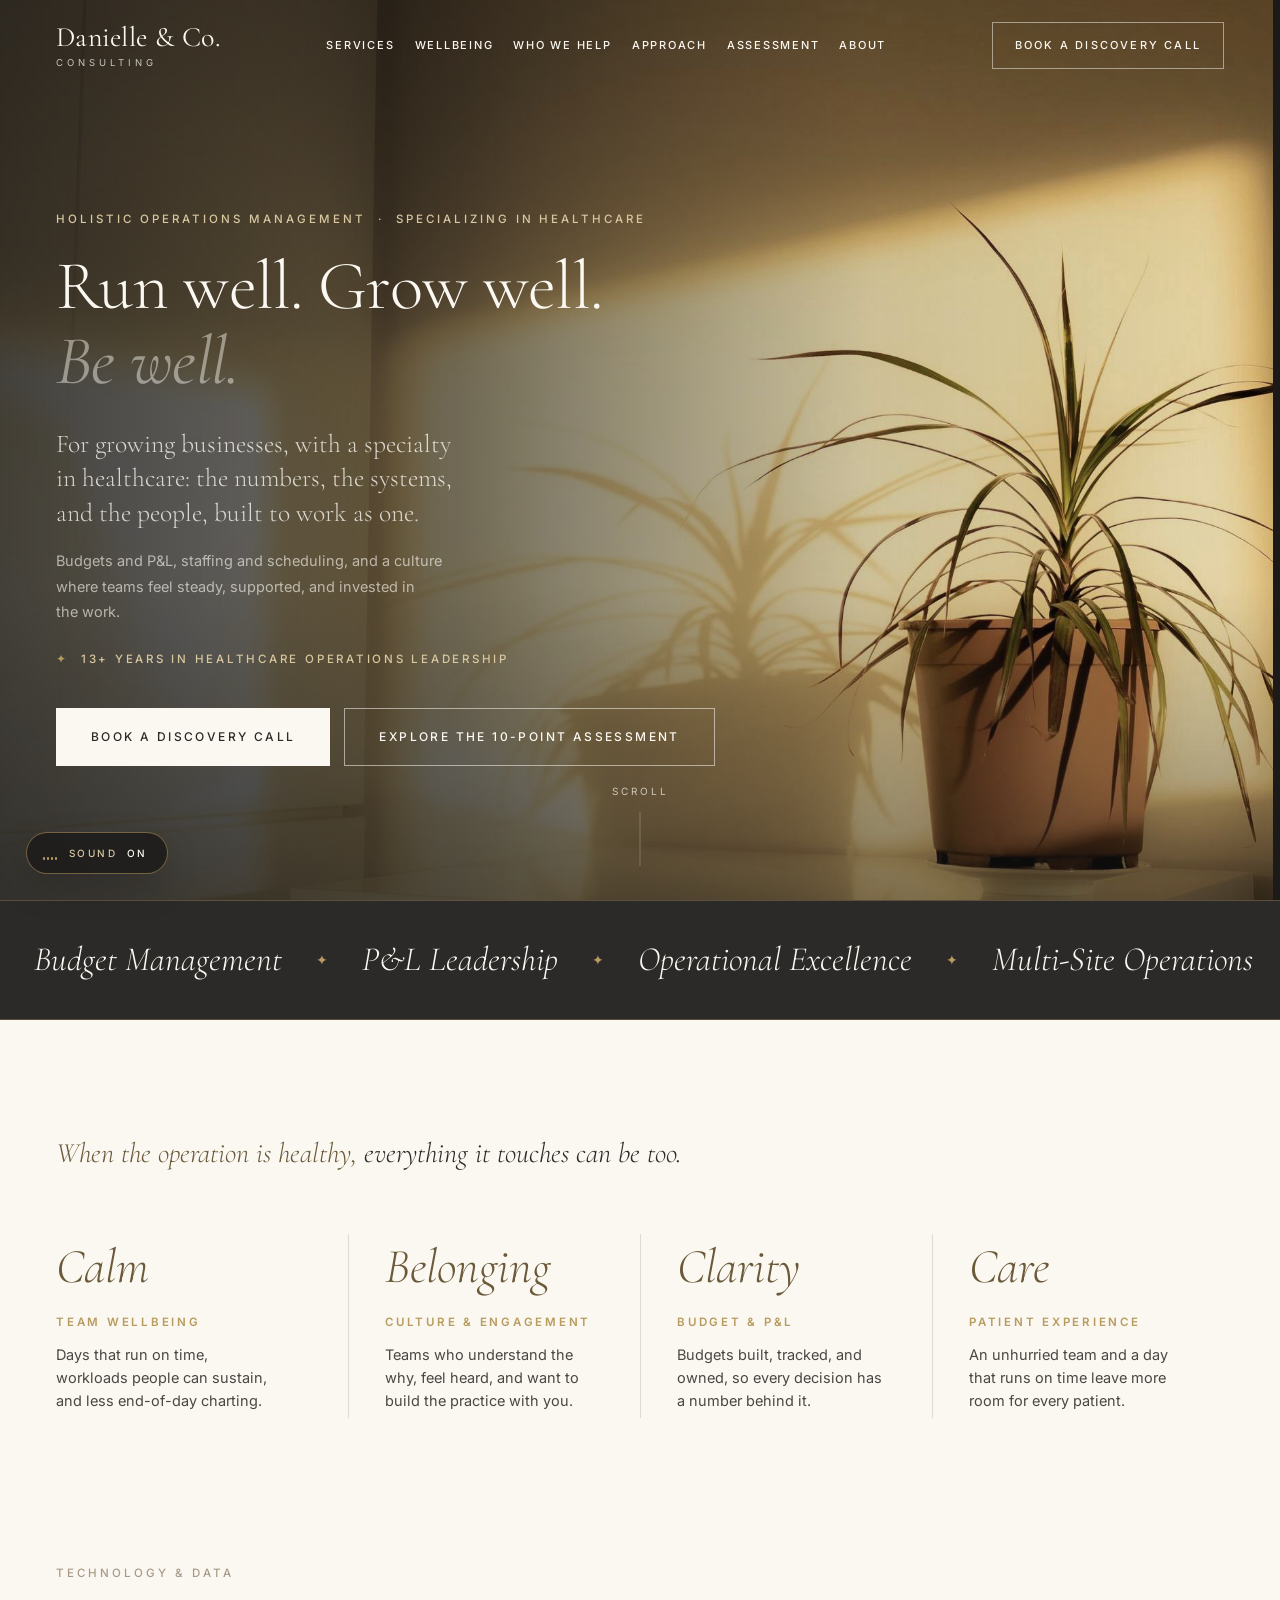
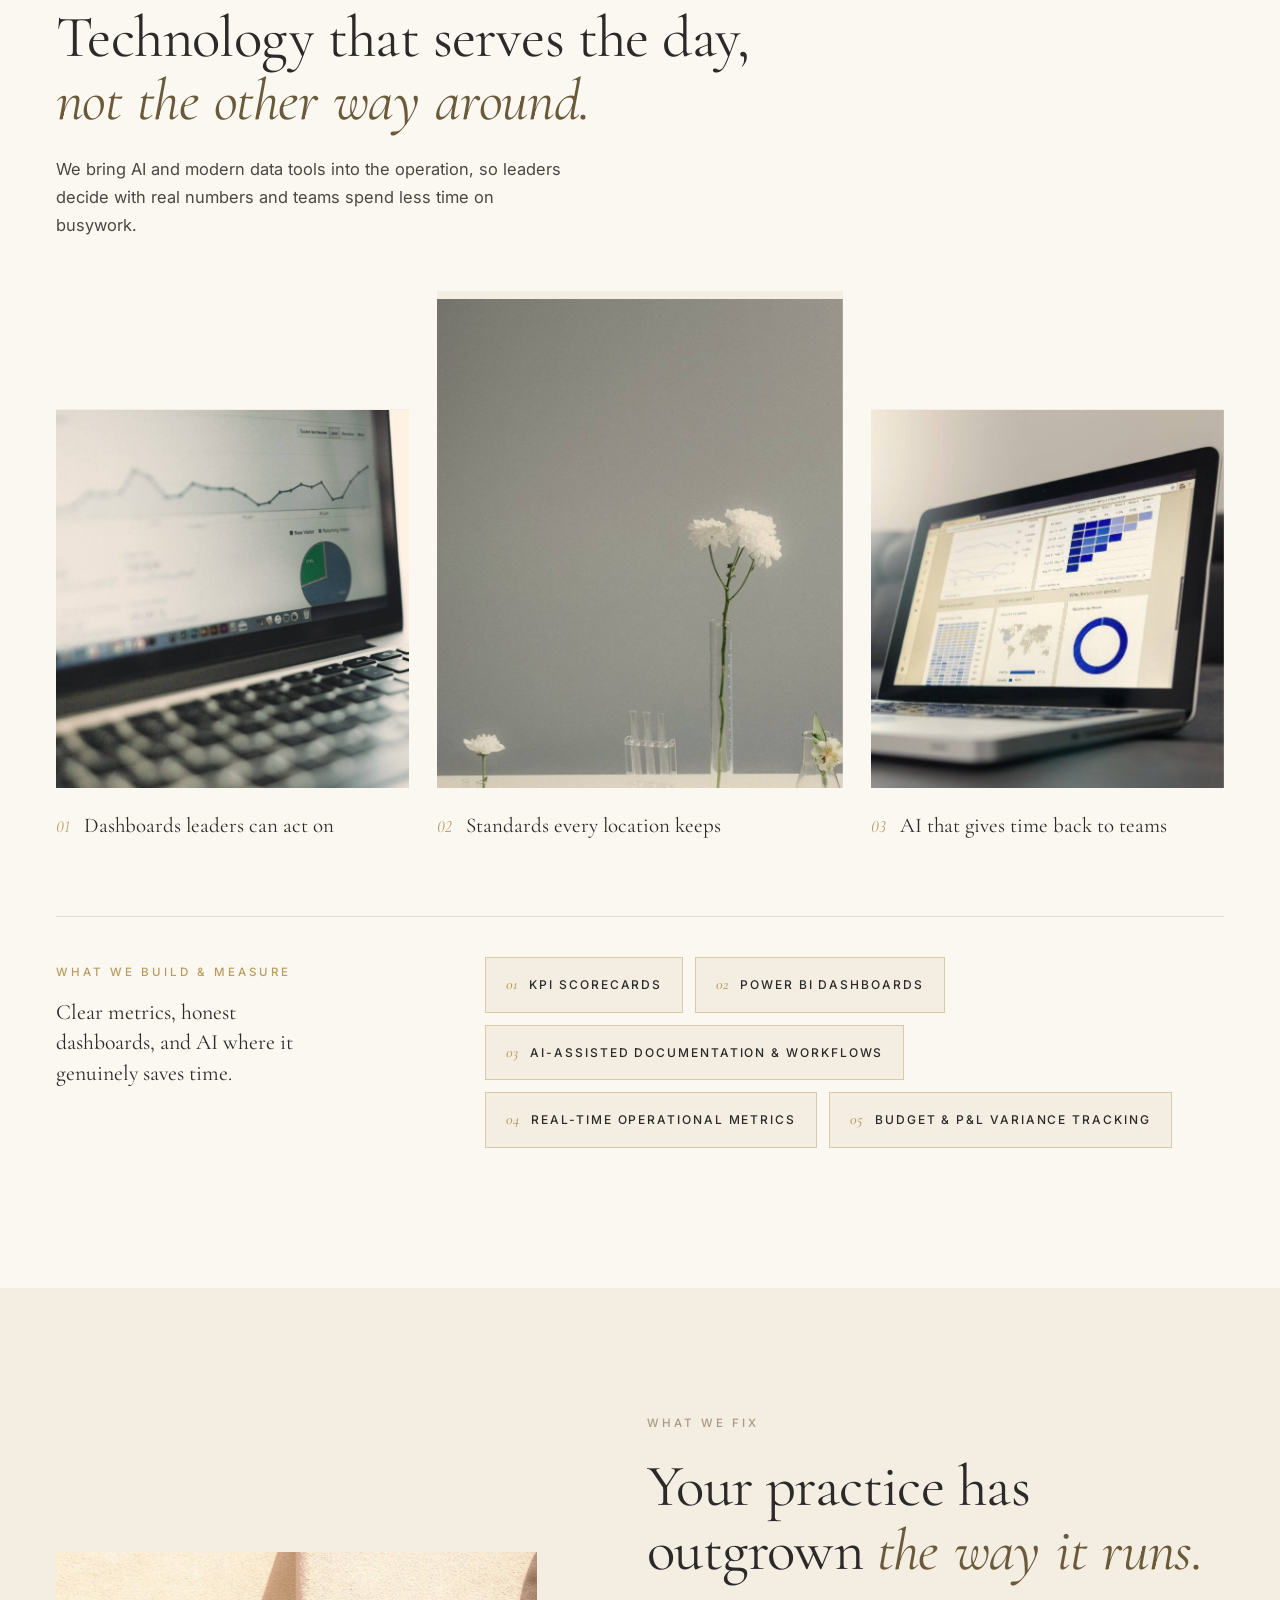
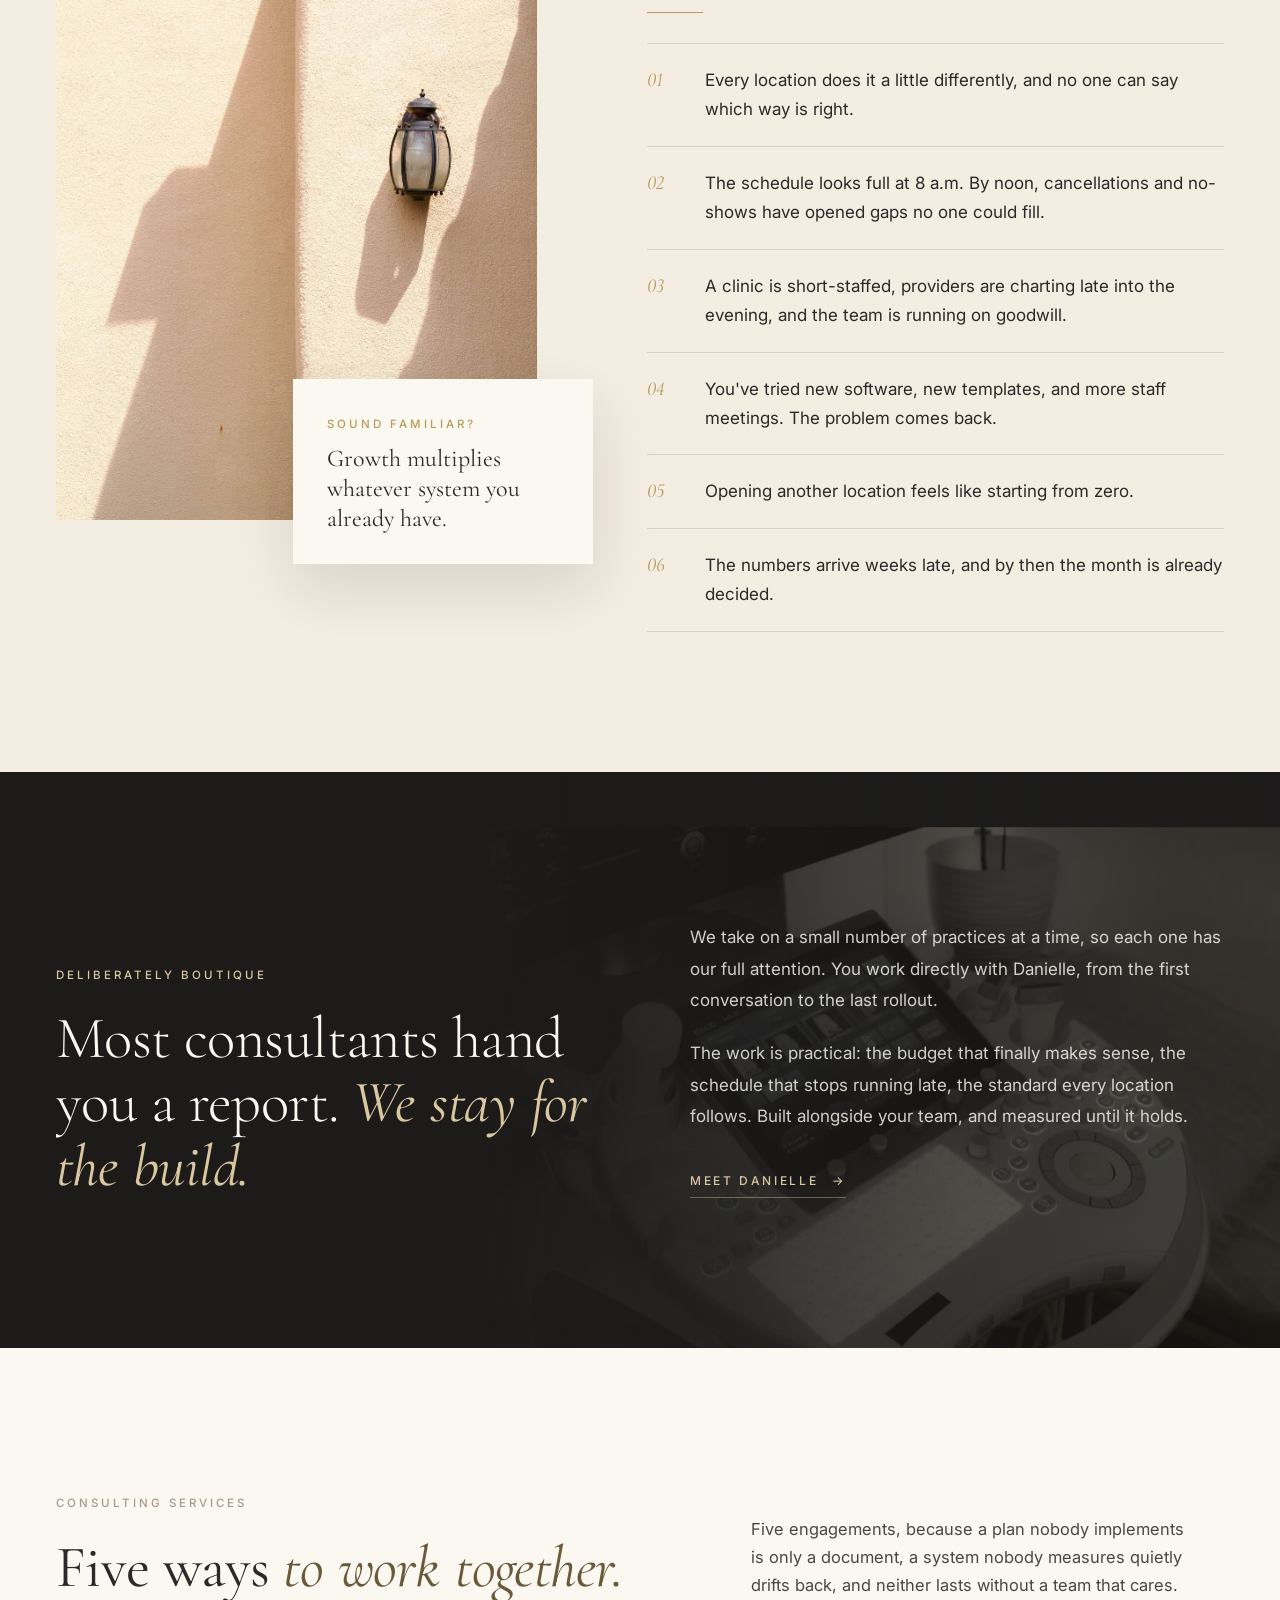
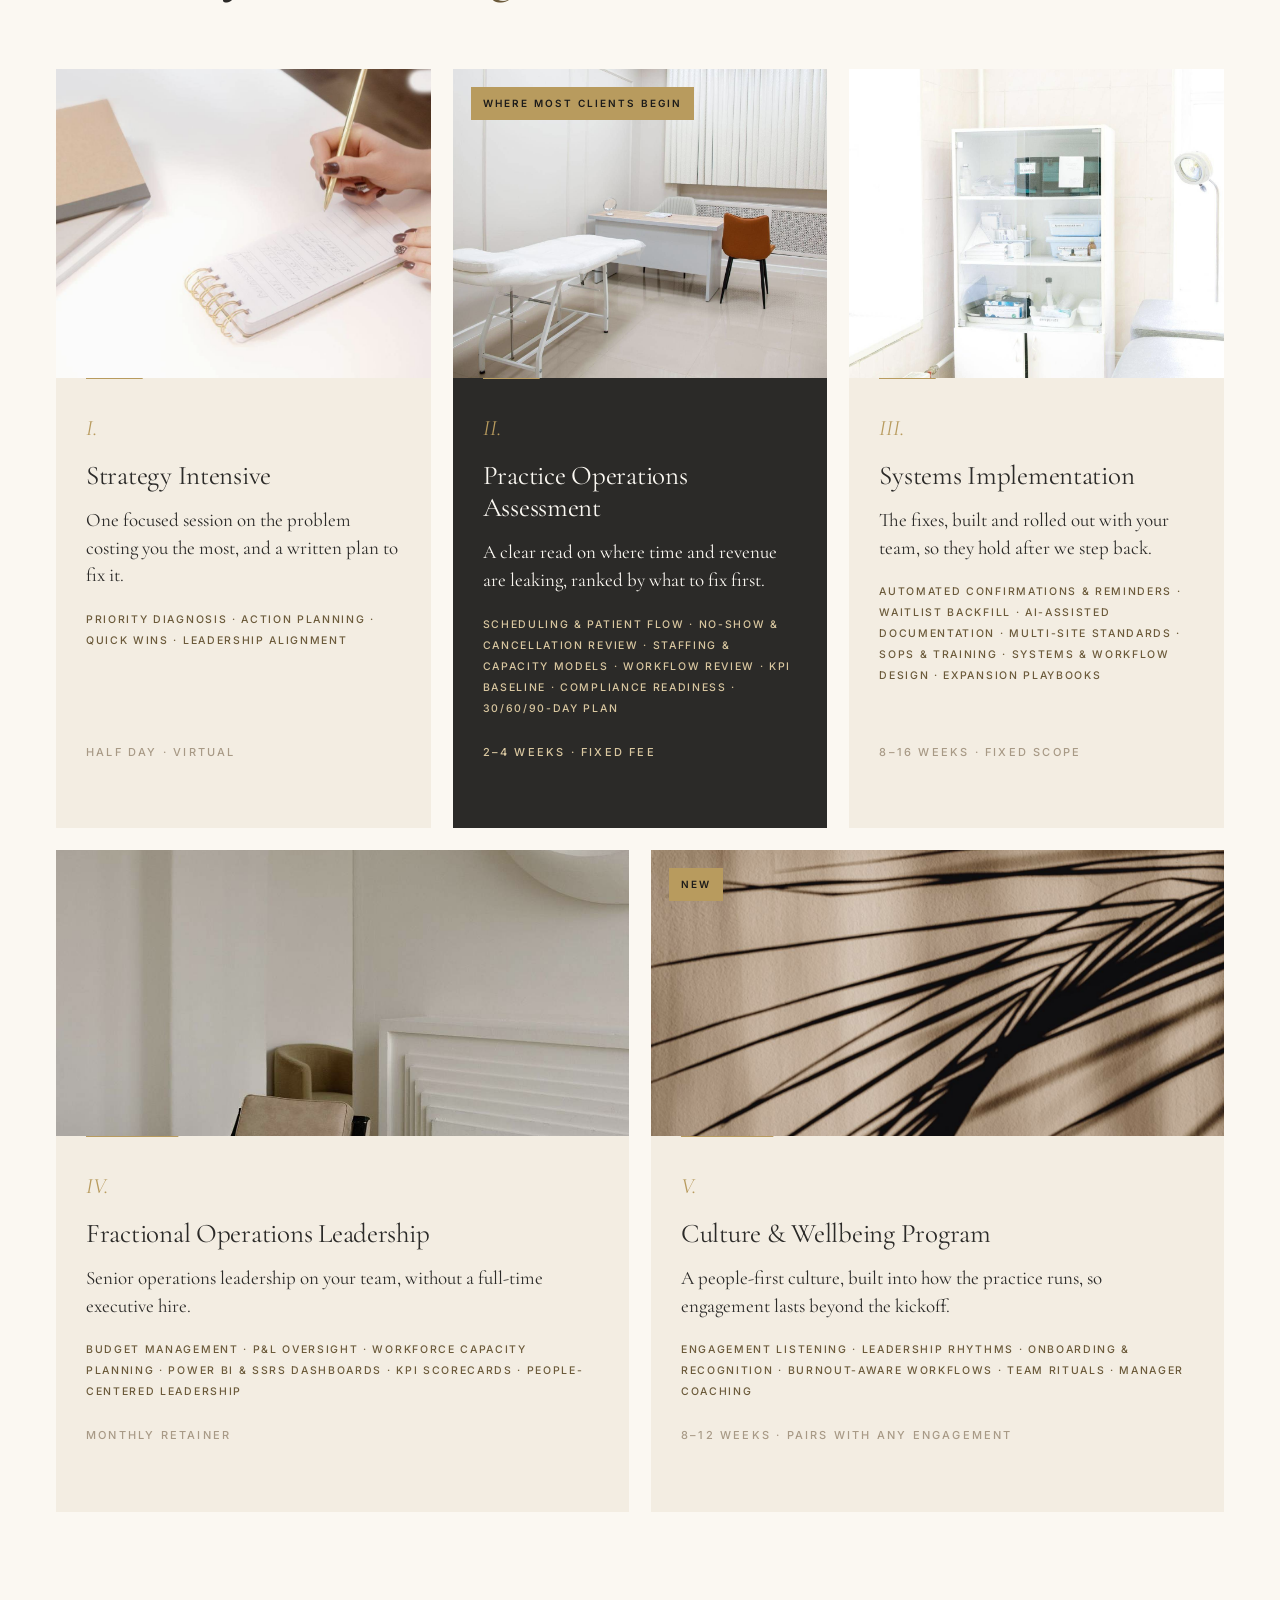
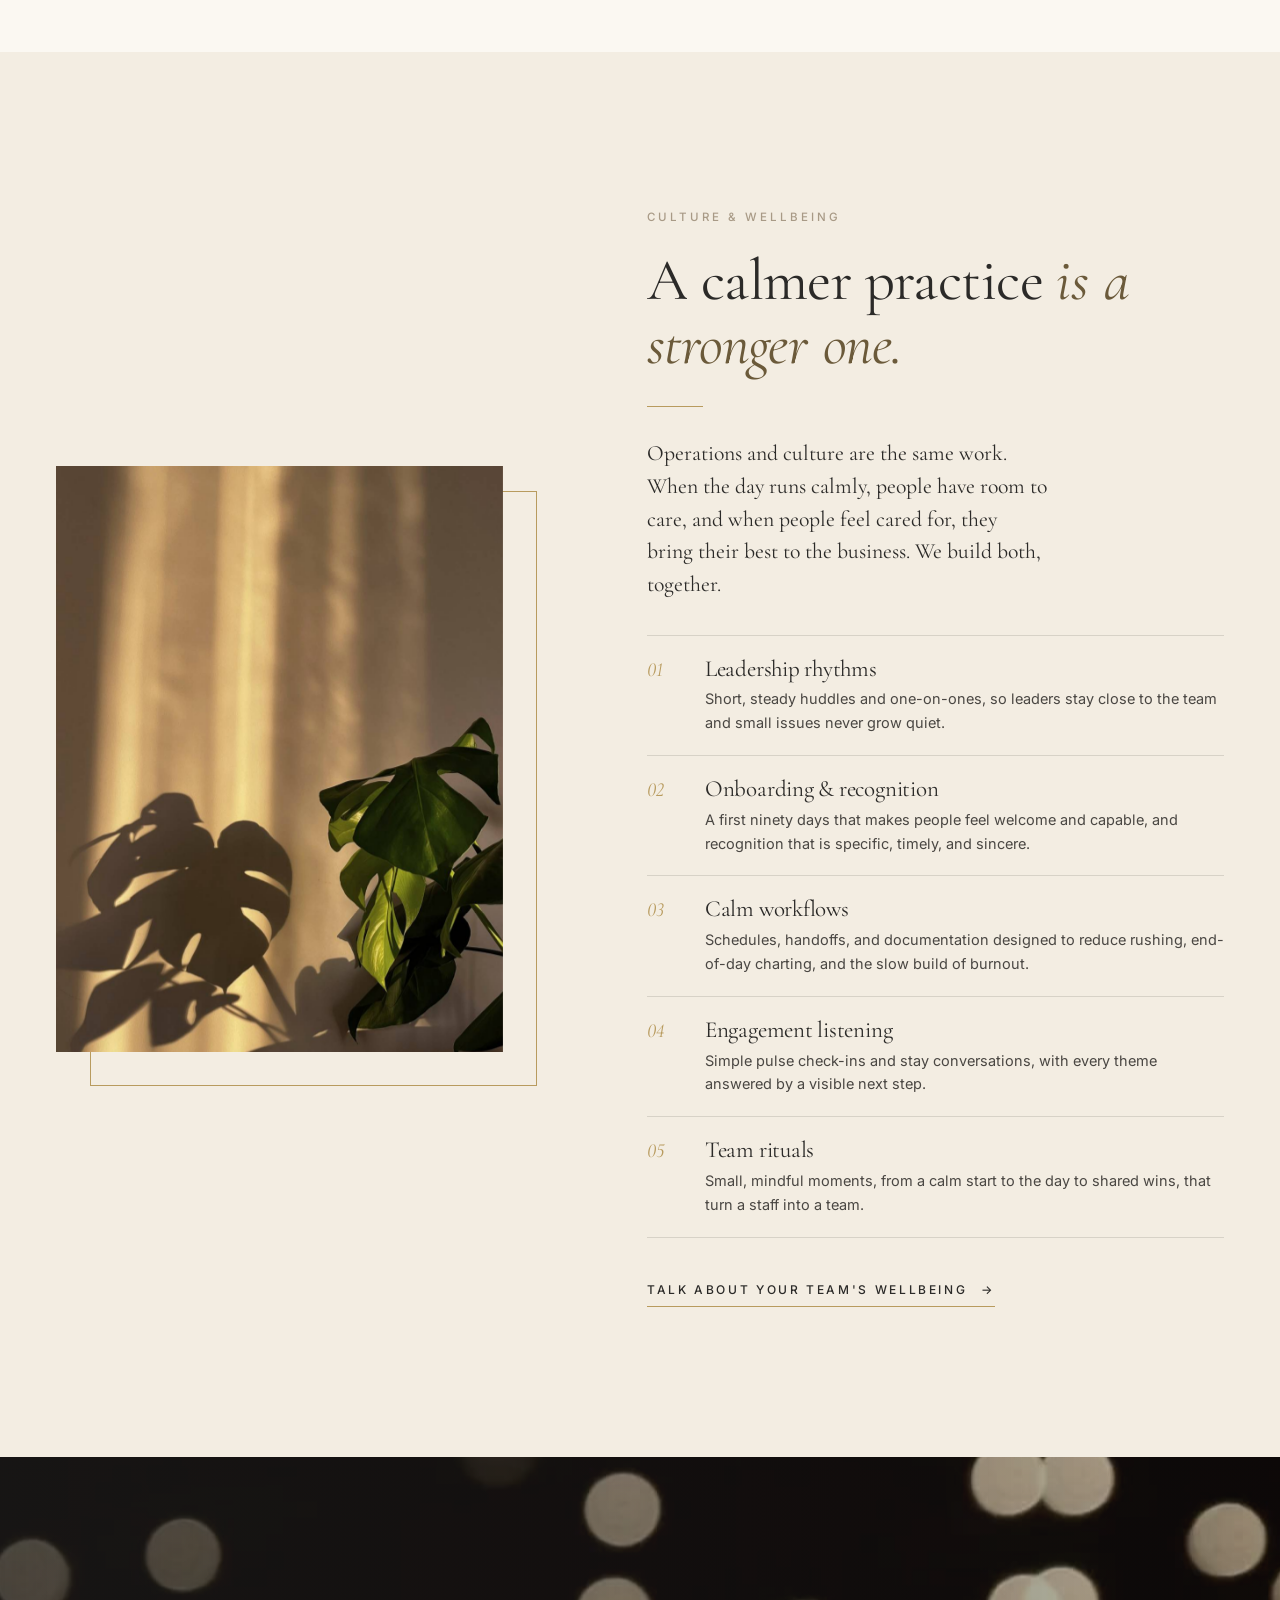
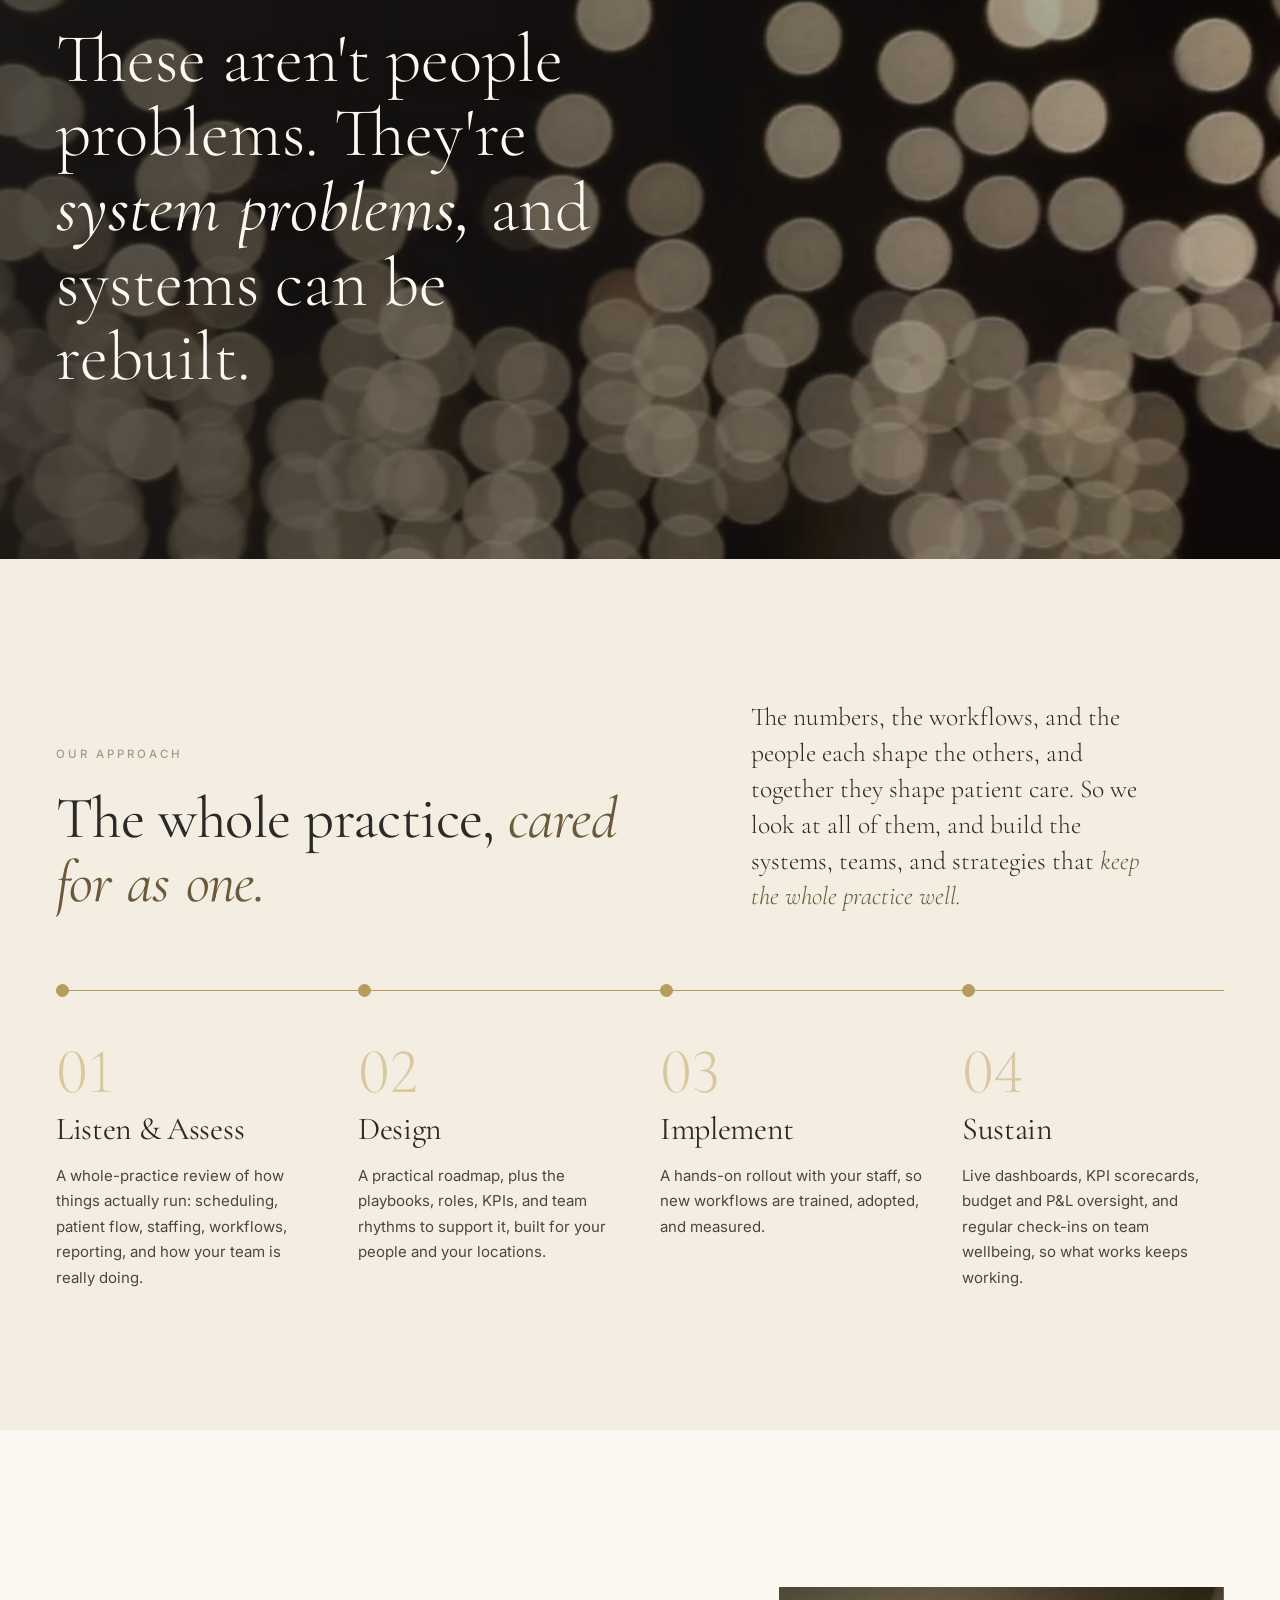
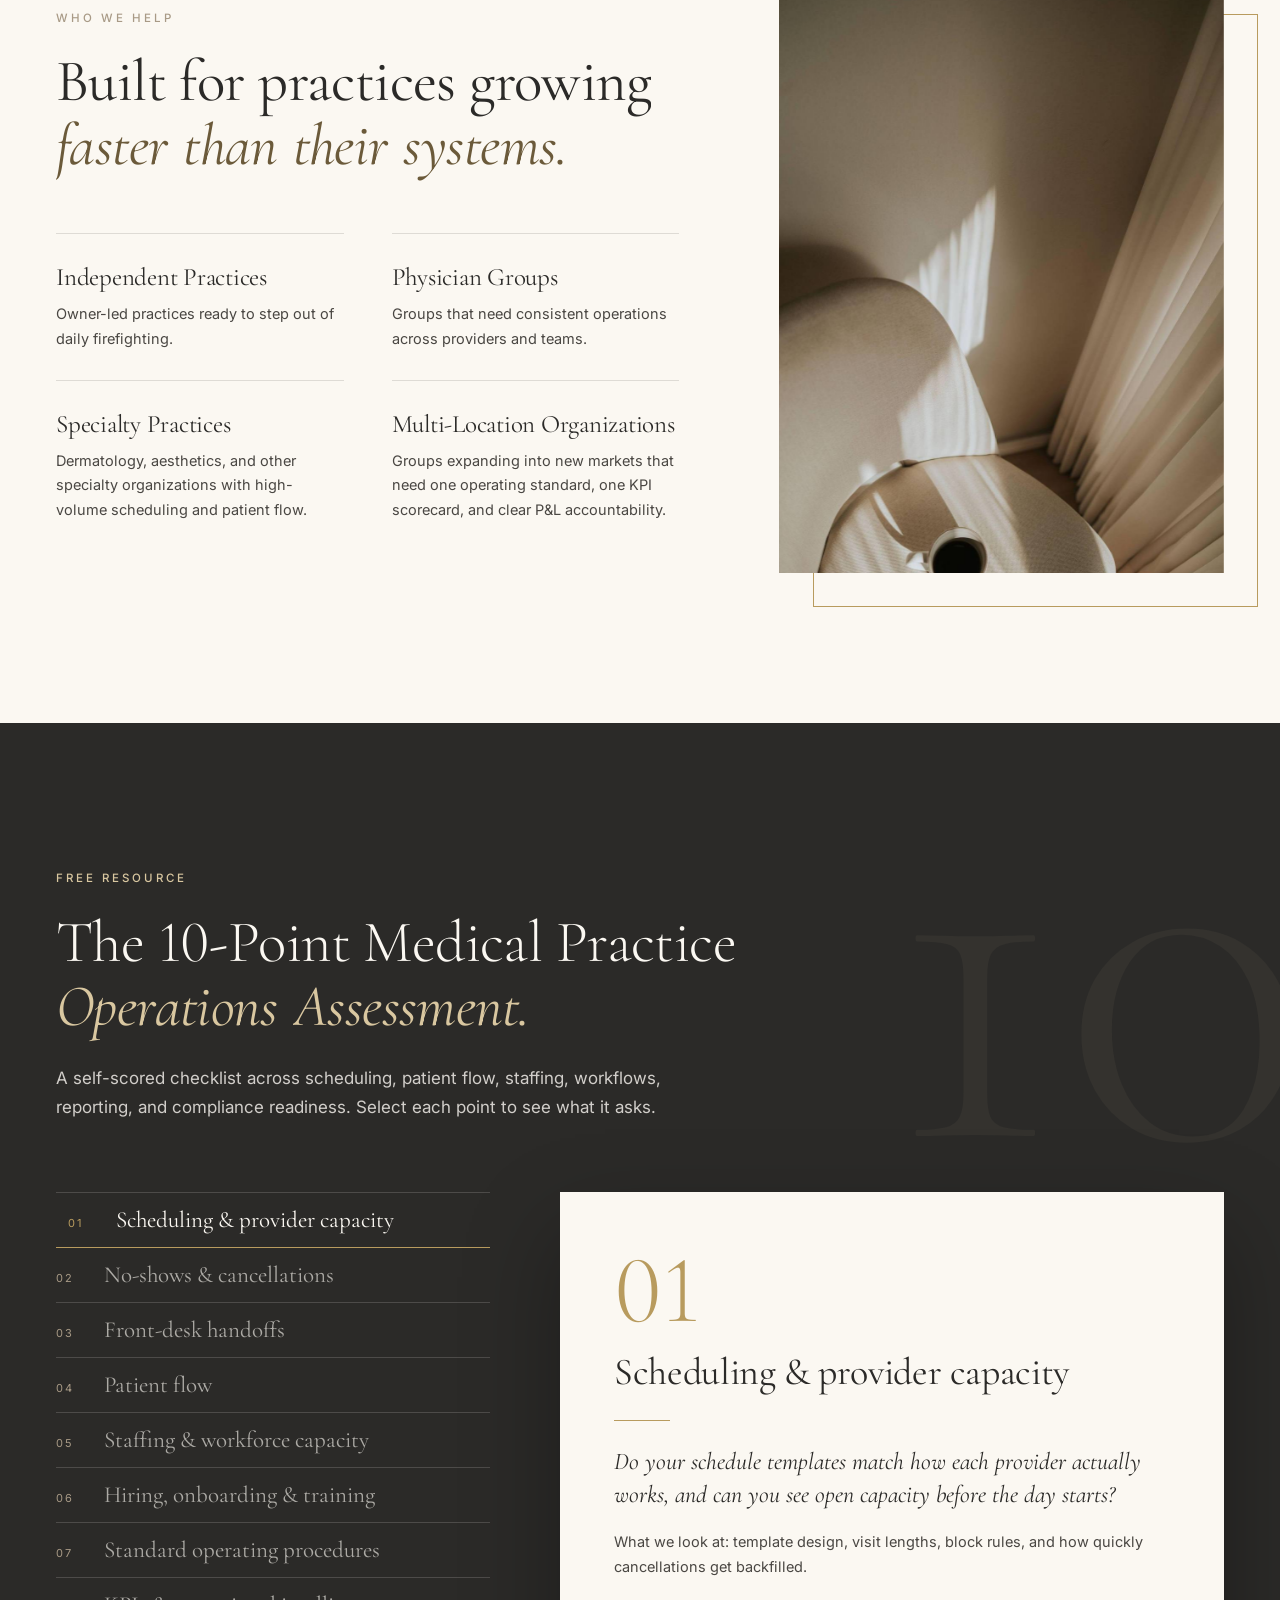
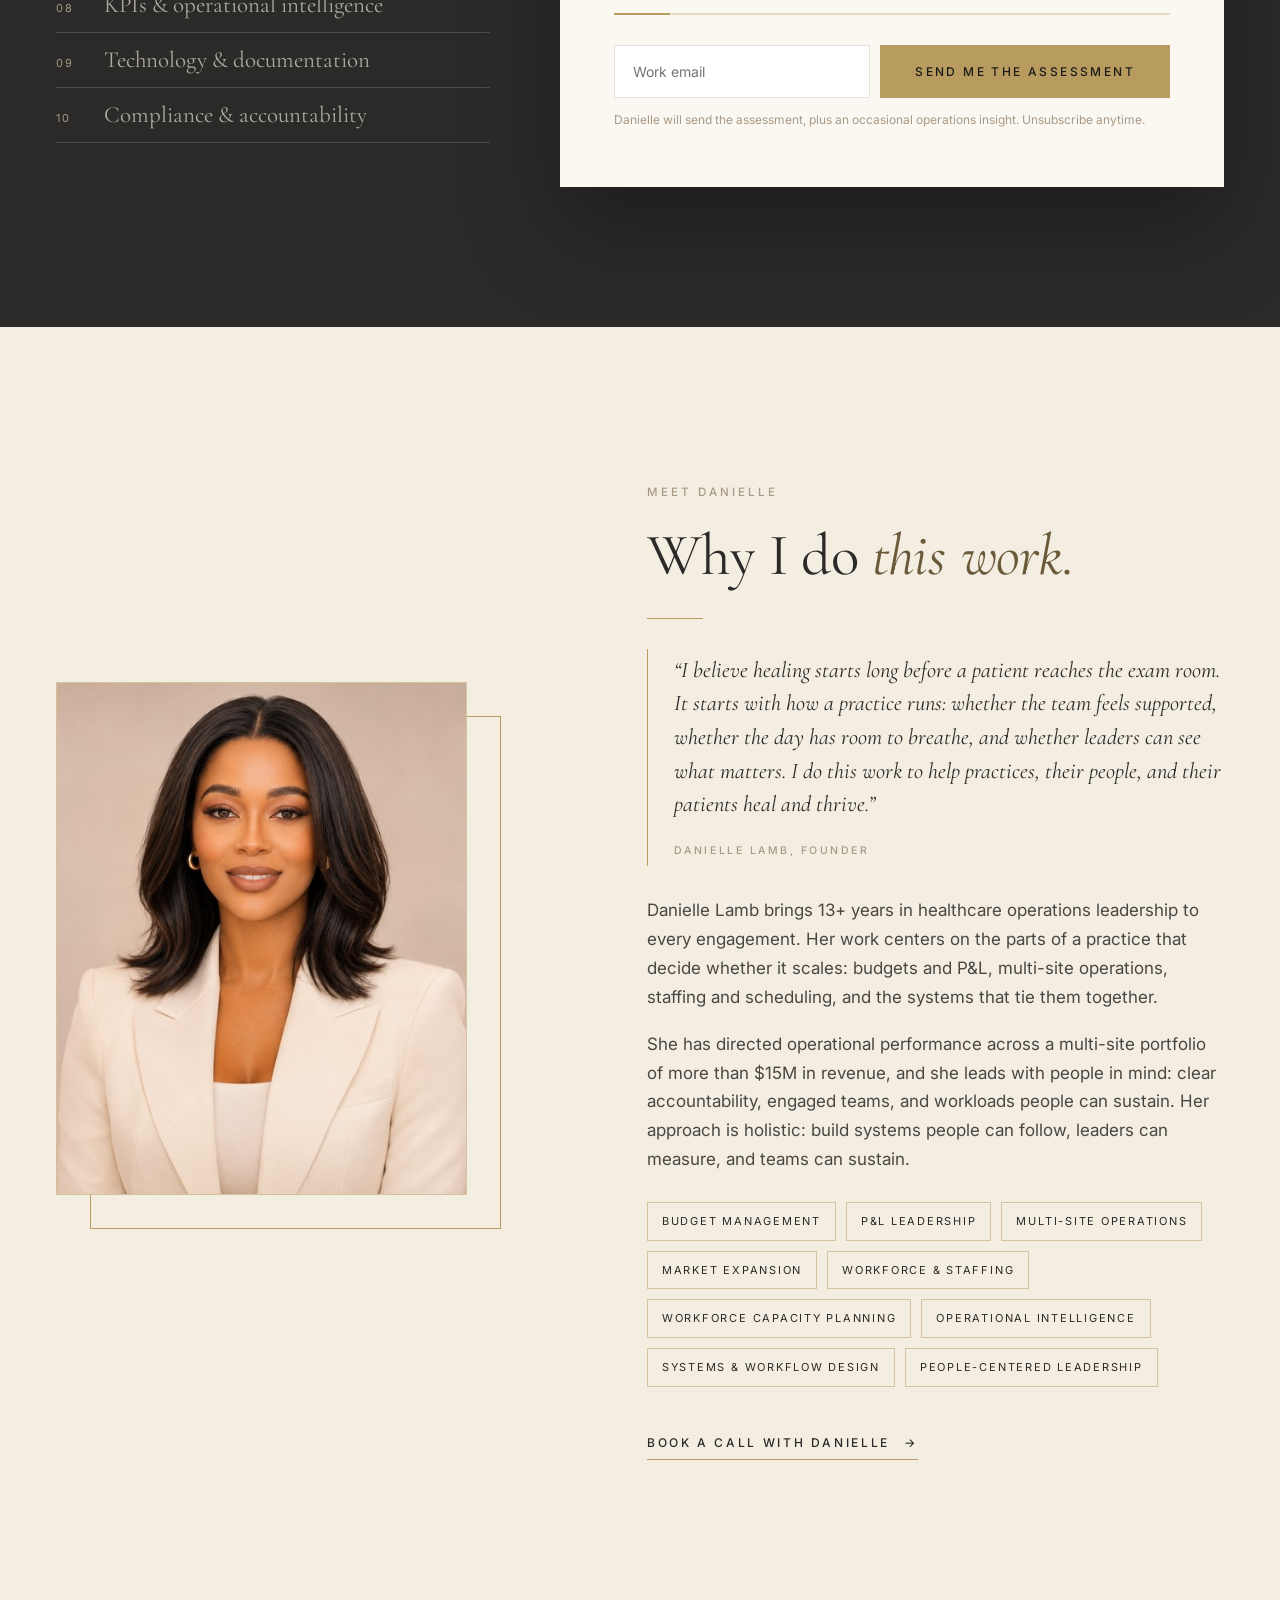
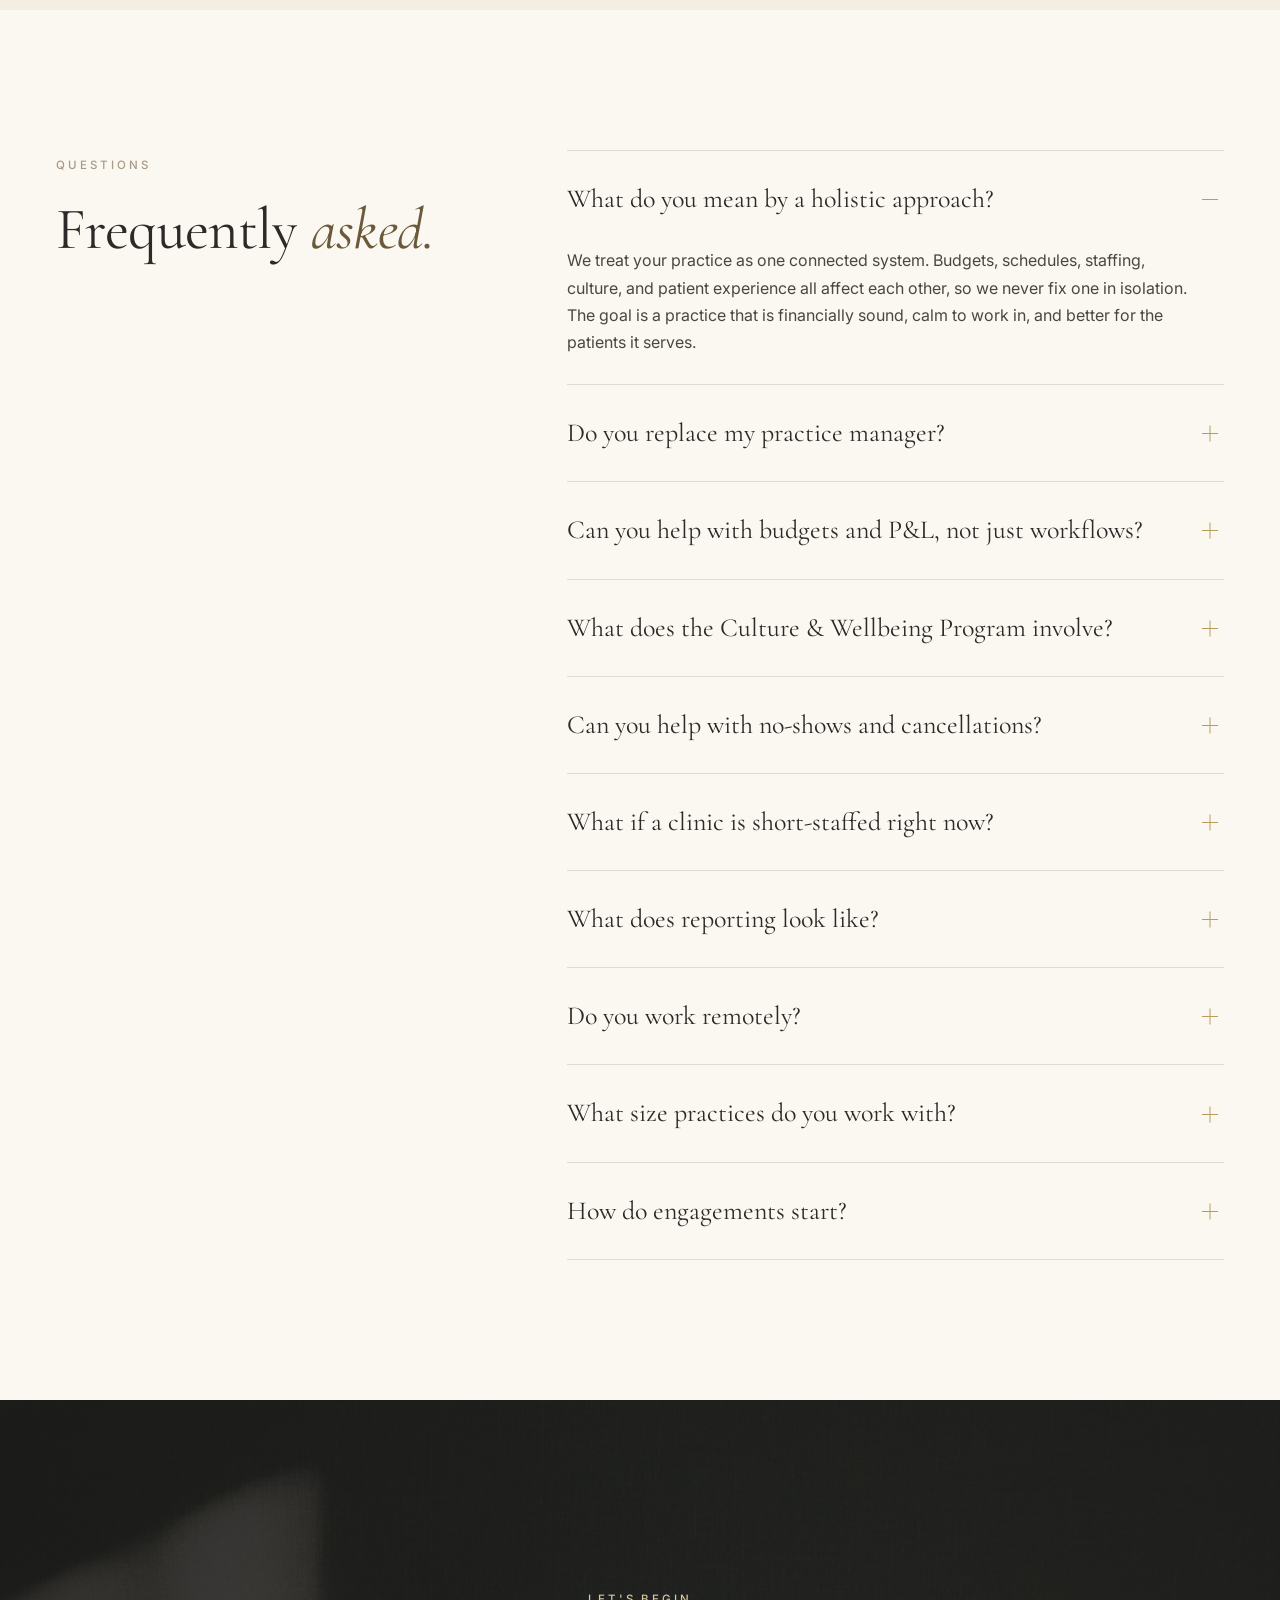
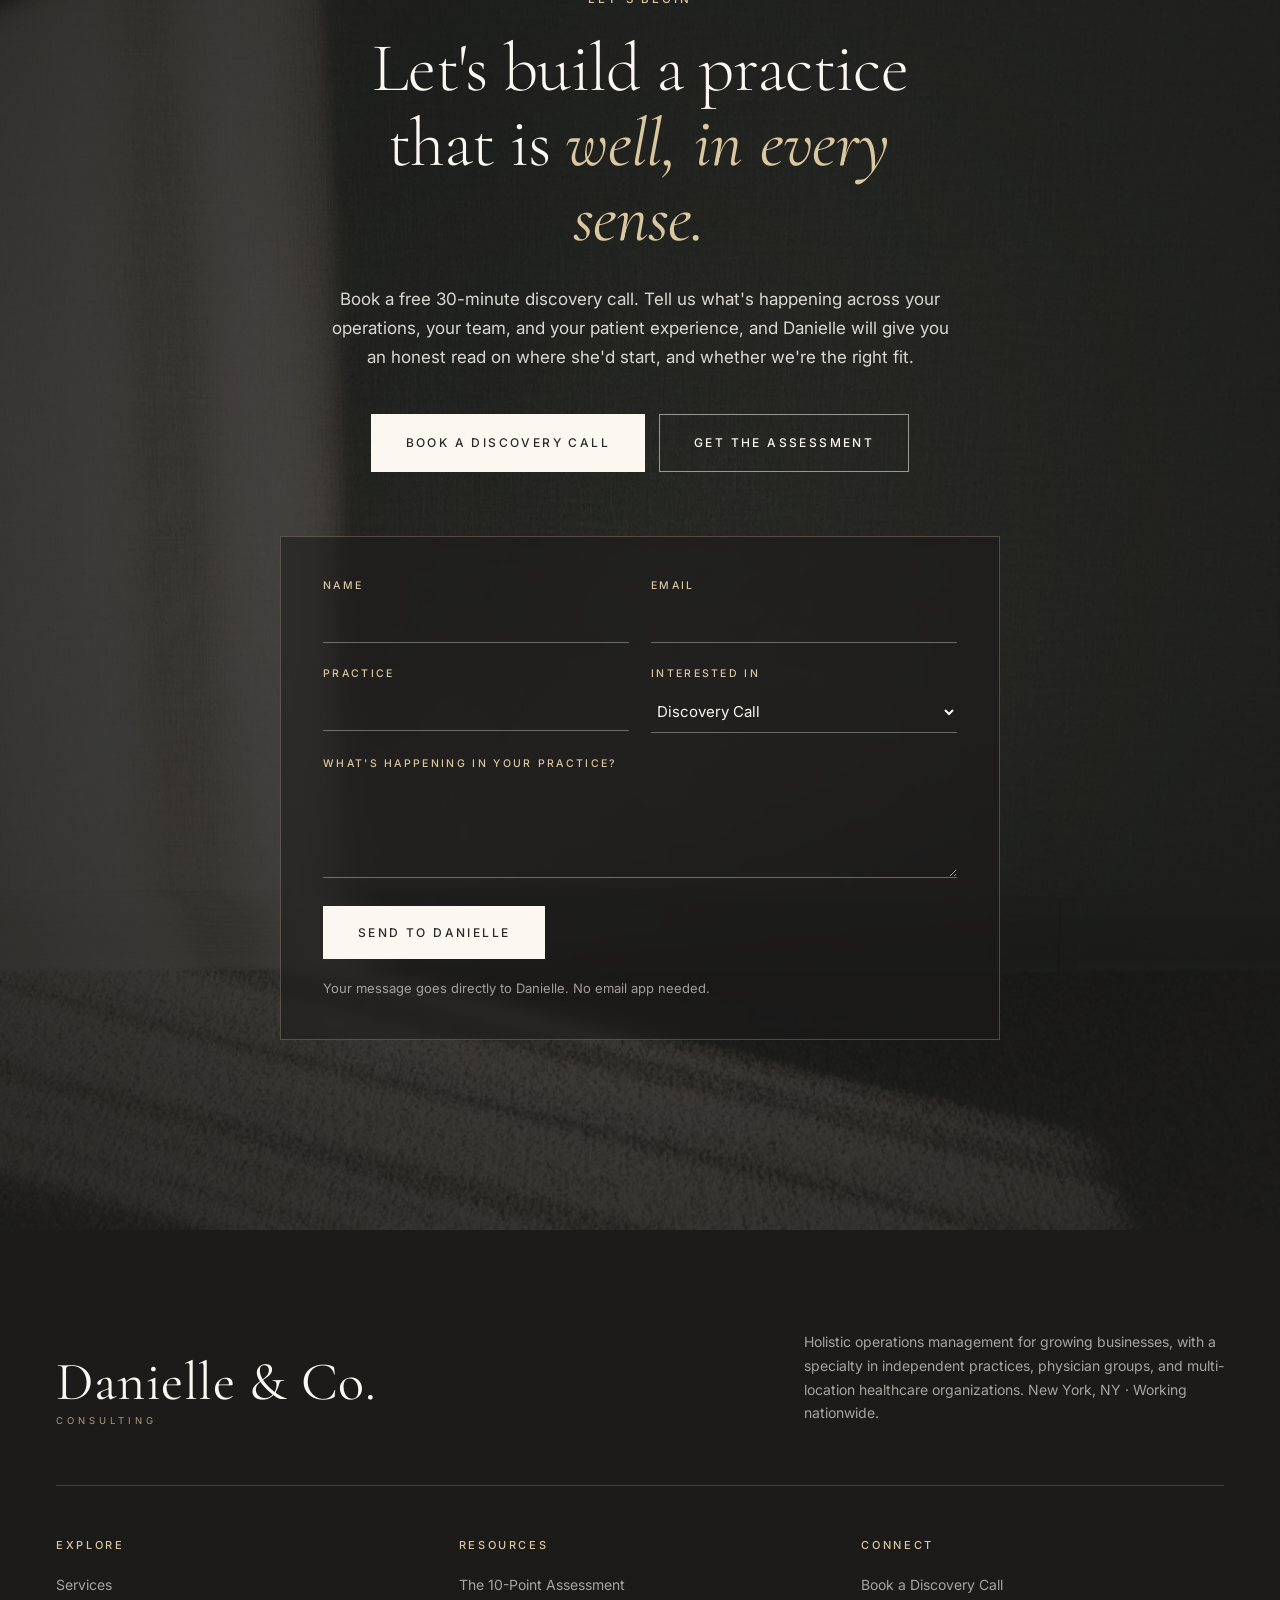
==== commit 17ec8bde: "Holistic operations redesign: wellbeing, forms, music, motion" ====
--- a/index.html
+++ b/index.html
@@ -3,12 +3,12 @@
 <head>
 <meta charset="UTF-8">
 <meta name="viewport" content="width=device-width, initial-scale=1">
-<title>Medical Practice Operations Consulting | Danielle &amp; Co.</title>
-<meta name="description" content="Medical operations consulting for practices and physician groups, backed by 13+ years in healthcare operations leadership. Budgets, P&amp;L, multi-site operations, and systems that scale.">
+<title>Holistic Operations Management | Danielle &amp; Co.</title>
+<meta name="description" content="Holistic operations management for growing businesses, with a specialty in healthcare. Backed by 13+ years in healthcare operations leadership: budgets and P&amp;L, multi-site systems, AI and data, KPIs, and people-first culture.">
 <link rel="canonical" href="https://daniellecoconsulting.com/">
 <link rel="preconnect" href="https://fonts.googleapis.com"><link rel="preconnect" href="https://fonts.gstatic.com" crossorigin>
 <link href="https://fonts.googleapis.com/css2?family=Cormorant+Garamond:ital,wght@0,300;0,400;0,500;1,300;1,400;1,500&family=Inter:wght@300;400;500;600&display=swap" rel="stylesheet">
-<link rel="preload" as="image" href="img/hero-curtain-light.jpg">
+<link rel="preload" as="image" href="img/hero-sunlit-plant.jpg">
 <link rel="stylesheet" href="styles.css">
 </head>
 <body>
@@ -19,6 +19,7 @@
     <a href="#top" class="brand">Danielle &amp; Co.<small>Consulting</small></a>
     <nav class="nav-links" id="navlinks" aria-label="Main">
       <a href="#services">Services</a>
+      <a href="#wellbeing">Wellbeing</a>
       <a href="#who">Who We Help</a>
       <a href="#how">Approach</a>
       <a href="#assessment">Assessment</a>
@@ -35,16 +36,16 @@
 <main>
   <!-- HERO -->
   <section class="hero" id="top">
-    <div class="hero-media"><img src="img/hero-curtain-light.jpg" alt="Soft daylight through linen curtains in a calm, minimal interior" fetchpriority="high"></div>
+    <div class="hero-media"><img src="img/hero-sunlit-plant.jpg" alt="Warm morning sunlight and a potted plant in a calm, quiet room" fetchpriority="high"></div>
     <div class="hero-shade"></div>
     <div class="wrap hero-inner">
-      <span class="eyebrow gold hero-in" style="--d:.2s">Medical Operations Consulting<span class="eb-sep"> &nbsp;&middot;&nbsp; </span><span class="eb-loc">New York &amp; Nationwide</span></span>
+      <span class="eyebrow gold hero-in" style="--d:.2s">Holistic Operations Management<span class="eb-sep"> &nbsp;&middot;&nbsp; </span><span class="eb-loc">Specializing in Healthcare</span></span>
       <h1 class="hero-title">
-        <span class="line"><span style="--d:.35s">Well-run practices</span></span>
-        <span class="line soft"><span style="--d:.5s"><em>feel effortless.</em></span></span>
+        <span class="line"><span style="--d:.35s">Run well. Grow well.</span></span>
+        <span class="line soft"><span style="--d:.5s"><em>Be well.</em></span></span>
       </h1>
-      <p class="hero-sub hero-in" style="--d:.85s">It's never an accident. We build the operations that make it so.</p>
-      <p class="hero-note hero-in" style="--d:1s">Budgets and P&amp;L, staffing and scheduling, and the systems that hold a growing practice together.</p>
+      <p class="hero-sub hero-in" style="--d:.85s">For growing businesses, with a specialty in healthcare: the numbers, the systems, and the people, built to work as one.</p>
+      <p class="hero-note hero-in" style="--d:1s">Budgets and P&amp;L, staffing and scheduling, and a culture where teams feel steady, supported, and invested in the work.</p>
       <p class="hero-creds hero-in" style="--d:1.1s"><i>&#10022;</i>13+ years in healthcare operations leadership</p>
       <div class="hero-ctas hero-in" style="--d:1.2s">
         <a href="#contact-form" class="btn btn-light">Book a Discovery Call</a>
@@ -58,10 +59,10 @@
   <section class="marquee" id="marquee" aria-label="Areas of focus">
     <div class="marquee-track">
       <div class="marquee-group">
-        <span>Budget Management</span><b>&#10022;</b><span>P&amp;L Leadership</span><b>&#10022;</b><span>Operational Excellence</span><b>&#10022;</b><span>Multi-Site Operations</span><b>&#10022;</b><span>Market Expansion</span><b>&#10022;</b><span>Workforce &amp; Staffing</span><b>&#10022;</b><span>Scheduling &amp; Patient Flow</span><b>&#10022;</b><span>KPI Visibility</span><b>&#10022;</b><span>Compliance</span><b>&#10022;</b><span>Systems &amp; Workflow Design</span><b>&#10022;</b><span>No-Show Reduction</span><b>&#10022;</b><span>Workforce Capacity Planning</span><b>&#10022;</b><span>Operational Intelligence</span><b>&#10022;</b><span>People-Centered Leadership</span><b>&#10022;</b>
+        <span>Budget Management</span><b>&#10022;</b><span>P&amp;L Leadership</span><b>&#10022;</b><span>Operational Excellence</span><b>&#10022;</b><span>Multi-Site Operations</span><b>&#10022;</b><span>Market Expansion</span><b>&#10022;</b><span>Workforce &amp; Staffing</span><b>&#10022;</b><span>Scheduling &amp; Patient Flow</span><b>&#10022;</b><span>KPI Visibility</span><b>&#10022;</b><span>Compliance</span><b>&#10022;</b><span>Systems &amp; Workflow Design</span><b>&#10022;</b><span>No-Show Reduction</span><b>&#10022;</b><span>Workforce Capacity Planning</span><b>&#10022;</b><span>Operational Intelligence</span><b>&#10022;</b><span>People-Centered Leadership</span><b>&#10022;</b><span>Holistic Operations</span><b>&#10022;</b><span>Workplace Wellbeing</span><b>&#10022;</b><span>Culture Building</span><b>&#10022;</b><span>Mindful Leadership</span><b>&#10022;</b><span>Employee Engagement</span><b>&#10022;</b>
       </div>
       <div class="marquee-group" aria-hidden="true">
-        <span>Budget Management</span><b>&#10022;</b><span>P&amp;L Leadership</span><b>&#10022;</b><span>Operational Excellence</span><b>&#10022;</b><span>Multi-Site Operations</span><b>&#10022;</b><span>Market Expansion</span><b>&#10022;</b><span>Workforce &amp; Staffing</span><b>&#10022;</b><span>Scheduling &amp; Patient Flow</span><b>&#10022;</b><span>KPI Visibility</span><b>&#10022;</b><span>Compliance</span><b>&#10022;</b><span>Systems &amp; Workflow Design</span><b>&#10022;</b><span>No-Show Reduction</span><b>&#10022;</b><span>Workforce Capacity Planning</span><b>&#10022;</b><span>Operational Intelligence</span><b>&#10022;</b><span>People-Centered Leadership</span><b>&#10022;</b>
+        <span>Budget Management</span><b>&#10022;</b><span>P&amp;L Leadership</span><b>&#10022;</b><span>Operational Excellence</span><b>&#10022;</b><span>Multi-Site Operations</span><b>&#10022;</b><span>Market Expansion</span><b>&#10022;</b><span>Workforce &amp; Staffing</span><b>&#10022;</b><span>Scheduling &amp; Patient Flow</span><b>&#10022;</b><span>KPI Visibility</span><b>&#10022;</b><span>Compliance</span><b>&#10022;</b><span>Systems &amp; Workflow Design</span><b>&#10022;</b><span>No-Show Reduction</span><b>&#10022;</b><span>Workforce Capacity Planning</span><b>&#10022;</b><span>Operational Intelligence</span><b>&#10022;</b><span>People-Centered Leadership</span><b>&#10022;</b><span>Workplace Wellbeing</span><b>&#10022;</b><span>Culture Building</span><b>&#10022;</b><span>Mindful Leadership</span><b>&#10022;</b><span>Employee Engagement</span><b>&#10022;</b>
       </div>
     </div>
   </section>
@@ -69,12 +70,12 @@
   <!-- CAPABILITY STRIP -->
   <section class="proof caps-strip" aria-label="What we bring">
     <div class="wrap">
-      <p class="caps-intro reveal">What changes when the operation is built well.</p>
+      <p class="caps-intro reveal">When the operation is healthy, <em>everything it touches can be too.</em></p>
       <div class="proof-grid">
-      <div class="proof-item proof-word reveal"><span class="proof-num"><em>Clarity</em></span><span class="proof-unit">Budget &amp; P&amp;L</span><span class="proof-label">Budgets built, tracked, and owned, so every decision has a number behind it.</span></div>
-      <div class="proof-item proof-word reveal" style="--d:.12s"><span class="proof-num"><em>Consistency</em></span><span class="proof-unit">Multi-site operations</span><span class="proof-label">One operating standard, from your first location to your next.</span></div>
-      <div class="proof-item proof-word reveal" style="--d:.24s"><span class="proof-num"><em>Capacity</em></span><span class="proof-unit">Scheduling &amp; patient flow</span><span class="proof-label">Confirmations, reminders, and waitlist backfill that keep the schedule full and the day on time.</span></div>
-      <div class="proof-item proof-word reveal" style="--d:.36s"><span class="proof-num"><em>Momentum</em></span><span class="proof-unit">Market expansion</span><span class="proof-label">New locations opened on a playbook, not from scratch.</span></div>
+      <div class="proof-item proof-word reveal"><span class="proof-num"><em>Calm</em></span><span class="proof-unit">Team wellbeing</span><span class="proof-label">Days that run on time, workloads people can sustain, and less end-of-day charting.</span></div>
+      <div class="proof-item proof-word reveal" style="--d:.12s"><span class="proof-num"><em>Belonging</em></span><span class="proof-unit">Culture &amp; engagement</span><span class="proof-label">Teams who understand the why, feel heard, and want to build the practice with you.</span></div>
+      <div class="proof-item proof-word reveal" style="--d:.24s"><span class="proof-num"><em>Clarity</em></span><span class="proof-unit">Budget &amp; P&amp;L</span><span class="proof-label">Budgets built, tracked, and owned, so every decision has a number behind it.</span></div>
+      <div class="proof-item proof-word reveal" style="--d:.36s"><span class="proof-num"><em>Care</em></span><span class="proof-unit">Patient experience</span><span class="proof-label">An unhurried team and a day that runs on time leave more room for every patient.</span></div>
       </div>
     </div>
   </section>
@@ -83,13 +84,24 @@
   <section class="tri" aria-label="The modern practice">
     <div class="wrap">
       <div class="tri-head">
-        <span class="eyebrow reveal">The Modern Practice</span>
+        <span class="eyebrow reveal">Technology &amp; Data</span>
         <h2 class="reveal" style="--d:.1s">Technology that serves the day, <em>not the other way around.</em></h2>
+        <p class="tri-lede reveal" style="--d:.2s">We bring AI and modern data tools into the operation, so leaders decide with real numbers and teams spend less time on busywork.</p>
       </div>
       <div class="tri-grid">
-        <figure class="tri-item reveal"><div class="tri-img"><img data-parallax="0.06" src="img/tech-device-minimal.jpg" alt="A sleek white medical device on a clean white surface" loading="lazy"></div><figcaption><span>01</span>Systems that work for providers</figcaption></figure>
-        <figure class="tri-item tri-mid reveal" style="--d:.12s"><div class="tri-img"><img data-parallax="0.1" src="img/flasks-white-flowers.jpg" alt="White flowers in glass laboratory flasks against a soft grey wall" loading="lazy"></div><figcaption><span>02</span>Standards every location keeps</figcaption></figure>
-        <figure class="tri-item reveal" style="--d:.24s"><div class="tri-img"><img data-parallax="0.06" src="img/dashboard-laptop.jpg" alt="A laptop showing an analytics dashboard in a bright room" loading="lazy"></div><figcaption><span>03</span>Numbers leaders can act on</figcaption></figure>
+        <figure data-cursor="View" class="tri-item reveal"><div class="tri-img"><img data-parallax="0.06" src="img/analytics-laptop-soft.jpg" alt="A laptop screen showing an analytics dashboard with a trend line and pie chart, in soft daylight" loading="lazy"></div><figcaption><span>01</span>Dashboards leaders can act on</figcaption></figure>
+        <figure data-cursor="View" class="tri-item tri-mid reveal" style="--d:.12s"><div class="tri-img"><img data-parallax="0.1" src="img/flasks-white-flowers.jpg" alt="White flowers in glass laboratory flasks against a soft grey wall" loading="lazy"></div><figcaption><span>02</span>Standards every location keeps</figcaption></figure>
+        <figure data-cursor="View" class="tri-item reveal" style="--d:.24s"><div class="tri-img"><img data-parallax="0.06" src="img/dashboard-laptop.jpg" alt="A laptop showing an analytics dashboard in a bright room" loading="lazy"></div><figcaption><span>03</span>AI that gives time back to teams</figcaption></figure>
+      </div>
+      <div class="measure reveal">
+        <div class="measure-head"><span class="eyebrow">What we build &amp; measure</span><p>Clear metrics, honest dashboards, and AI where it genuinely saves time.</p></div>
+        <ul class="measure-list">
+          <li><span>01</span>KPI scorecards</li>
+          <li><span>02</span>Power BI dashboards</li>
+          <li><span>03</span>AI-assisted documentation &amp; workflows</li>
+          <li><span>04</span>Real-time operational metrics</li>
+          <li><span>05</span>Budget &amp; P&amp;L variance tracking</li>
+        </ul>
       </div>
     </div>
   </section>
@@ -138,26 +150,54 @@
     <div class="wrap">
       <div class="section-head">
         <div><span class="eyebrow reveal">Consulting Services</span>
-        <h2 class="reveal" style="--d:.1s">Four ways <em>to work together.</em></h2></div>
-        <p class="reveal" style="--d:.2s">Four engagements, because a plan nobody implements is only a document, and a system nobody measures quietly drifts back.</p>
+        <h2 class="reveal" style="--d:.1s">Five ways <em>to work together.</em></h2></div>
+        <p class="reveal" style="--d:.2s">Five engagements, because a plan nobody implements is only a document, a system nobody measures quietly drifts back, and neither lasts without a team that cares.</p>
       </div>
       <div class="cards">
-        <article class="card reveal">
+        <article data-cursor="Explore" class="card reveal">
           <div class="card-img"><img src="img/hands-notebook.jpg" alt="Hands writing notes in a spiral notebook" loading="lazy"></div>
           <div class="card-body"><span class="num">I.</span><h3>Strategy Intensive</h3><p class="promise">One focused session on the problem costing you the most, and a written plan to fix it.</p><p class="skills">Priority diagnosis &middot; Action planning &middot; Quick wins &middot; Leadership alignment</p><span class="meta">Half day &middot; Virtual</span><a class="card-more" href="#contact-form" data-interest="Strategy Intensive">Learn more &rarr;</a></div>
         </article>
-        <article class="card featured reveal" style="--d:.1s">
+        <article data-cursor="Explore" class="card featured reveal" style="--d:.1s">
           <div class="card-img"><img src="img/calm-clinic-room.jpg" alt="A calm, minimal clinical examination room" loading="lazy"><span class="tag">Where most clients begin</span></div>
           <div class="card-body"><span class="num">II.</span><h3>Practice Operations Assessment</h3><p class="promise">A clear read on where time and revenue are leaking, ranked by what to fix first.</p><p class="skills">Scheduling &amp; patient flow &middot; No-show &amp; cancellation review &middot; Staffing &amp; capacity models &middot; Workflow review &middot; KPI baseline &middot; Compliance readiness &middot; 30/60/90-day plan</p><span class="meta">2&ndash;4 weeks &middot; Fixed fee</span><a class="card-more" href="#contact-form" data-interest="Practice Operations Assessment">Learn more &rarr;</a></div>
         </article>
-        <article class="card reveal" style="--d:.2s">
+        <article data-cursor="Explore" class="card reveal" style="--d:.2s">
           <div class="card-img"><img src="img/clinic-cabinet.jpg" alt="An orderly, bright clinic supply cabinet" loading="lazy"></div>
           <div class="card-body"><span class="num">III.</span><h3>Systems Implementation</h3><p class="promise">The fixes, built and rolled out with your team, so they hold after we step back.</p><p class="skills">Automated confirmations &amp; reminders &middot; Waitlist backfill &middot; AI-assisted documentation &middot; Multi-site standards &middot; SOPs &amp; training &middot; Systems &amp; workflow design &middot; Expansion playbooks</p><span class="meta">8&ndash;16 weeks &middot; Fixed scope</span><a class="card-more" href="#contact-form" data-interest="Systems Implementation">Learn more &rarr;</a></div>
         </article>
-        <article class="card reveal" style="--d:.3s">
+        <article data-cursor="Explore" class="card reveal" style="--d:.3s">
           <div class="card-img"><img src="img/arch-interior.jpg" alt="A quiet arched interior with a beige armchair" loading="lazy"></div>
           <div class="card-body"><span class="num">IV.</span><h3>Fractional Operations Leadership</h3><p class="promise">Senior operations leadership on your team, without a full-time executive hire.</p><p class="skills">Budget management &middot; P&amp;L oversight &middot; Workforce capacity planning &middot; Power BI &amp; SSRS dashboards &middot; KPI scorecards &middot; People-centered leadership</p><span class="meta">Monthly retainer</span><a class="card-more" href="#contact-form" data-interest="Fractional Operations Leadership">Learn more &rarr;</a></div>
         </article>
+        <article data-cursor="Explore" class="card card-wide reveal" style="--d:.4s">
+          <div class="card-img"><img src="img/palm-shadow-wall.jpg" alt="The soft shadow of a palm leaf on a warm plaster wall" loading="lazy"><span class="tag">New</span></div>
+          <div class="card-body"><span class="num">V.</span><h3>Culture &amp; Wellbeing Program</h3><p class="promise">A people-first culture, built into how the practice runs, so engagement lasts beyond the kickoff.</p><p class="skills">Engagement listening &middot; Leadership rhythms &middot; Onboarding &amp; recognition &middot; Burnout-aware workflows &middot; Team rituals &middot; Manager coaching</p><span class="meta">8&ndash;12 weeks &middot; Pairs with any engagement</span><a class="card-more" href="#contact-form" data-interest="Culture &amp; Wellbeing Program">Learn more &rarr;</a></div>
+        </article>
+      </div>
+    </div>
+  </section>
+
+  <!-- WELLBEING (editorial) -->
+  <section class="wellbeing" id="wellbeing">
+    <div class="wrap well-grid">
+      <div class="well-media">
+        <div class="wellmask reveal-img" data-cursor="Breathe"><img data-parallax="0.1" src="img/wellbeing-monstera-light.jpg" alt="Afternoon sunlight and the shadow of a monstera plant on a soft wall" loading="lazy"></div>
+        <div class="gold-frame"></div>
+      </div>
+      <div class="well-copy">
+        <span class="eyebrow reveal">Culture &amp; Wellbeing</span>
+        <h2 class="reveal" style="--d:.1s">A calmer practice <em>is a stronger one.</em></h2>
+        <div class="rule reveal" style="--d:.2s"></div>
+        <p class="well-lede reveal" style="--d:.25s">Operations and culture are the same work. When the day runs calmly, people have room to care, and when people feel cared for, they bring their best to the business. We build both, together.</p>
+        <ul class="well-list">
+          <li class="reveal"><span class="n">01</span><div><h3>Leadership rhythms</h3><p>Short, steady huddles and one-on-ones, so leaders stay close to the team and small issues never grow quiet.</p></div></li>
+          <li class="reveal" style="--d:.08s"><span class="n">02</span><div><h3>Onboarding &amp; recognition</h3><p>A first ninety days that makes people feel welcome and capable, and recognition that is specific, timely, and sincere.</p></div></li>
+          <li class="reveal" style="--d:.16s"><span class="n">03</span><div><h3>Calm workflows</h3><p>Schedules, handoffs, and documentation designed to reduce rushing, end-of-day charting, and the slow build of burnout.</p></div></li>
+          <li class="reveal" style="--d:.24s"><span class="n">04</span><div><h3>Engagement listening</h3><p>Simple pulse check-ins and stay conversations, with every theme answered by a visible next step.</p></div></li>
+          <li class="reveal" style="--d:.32s"><span class="n">05</span><div><h3>Team rituals</h3><p>Small, mindful moments, from a calm start to the day to shared wins, that turn a staff into a team.</p></div></li>
+        </ul>
+        <a href="#contact-form" class="link-arrow dark reveal" style="--d:.4s" data-interest="Culture &amp; Wellbeing Program">Talk about your team's wellbeing <span>&rarr;</span></a>
       </div>
     </div>
   </section>
@@ -175,15 +215,15 @@
     <div class="wrap">
       <div class="section-head">
         <div><span class="eyebrow reveal">Our Approach</span>
-        <h2 class="reveal" style="--d:.1s">A clear path from <em>diagnosis to discipline.</em></h2></div>
-        <p class="approach-line reveal" style="--d:.2s">We don't just identify operational problems. We build the systems, teams, and strategies that <em>solve them.</em></p>
+        <h2 class="reveal" style="--d:.1s">The whole practice, <em>cared for as one.</em></h2></div>
+        <p class="approach-line reveal" style="--d:.2s">The numbers, the workflows, and the people each shape the others, and together they shape patient care. So we look at all of them, and build the systems, teams, and strategies that <em>keep the whole practice well.</em></p>
       </div>
       <div class="steps" id="steps">
         <div class="steps-line"><i></i></div>
-        <div class="step reveal"><span class="dot"></span><span class="n">01</span><h3>Assess</h3><p>A structured review of how your practice actually runs: scheduling, patient flow, staffing, workflows, and reporting.</p></div>
-        <div class="step reveal" style="--d:.12s"><span class="dot"></span><span class="n">02</span><h3>Design</h3><p>A practical roadmap, plus the playbooks, roles, and KPIs to support it, built for your team and your locations.</p></div>
+        <div class="step reveal"><span class="dot"></span><span class="n">01</span><h3>Listen &amp; Assess</h3><p>A whole-practice review of how things actually run: scheduling, patient flow, staffing, workflows, reporting, and how your team is really doing.</p></div>
+        <div class="step reveal" style="--d:.12s"><span class="dot"></span><span class="n">02</span><h3>Design</h3><p>A practical roadmap, plus the playbooks, roles, KPIs, and team rhythms to support it, built for your people and your locations.</p></div>
         <div class="step reveal" style="--d:.24s"><span class="dot"></span><span class="n">03</span><h3>Implement</h3><p>A hands-on rollout with your staff, so new workflows are trained, adopted, and measured.</p></div>
-        <div class="step reveal" style="--d:.36s"><span class="dot"></span><span class="n">04</span><h3>Lead</h3><p>Live dashboards, KPI scorecards, monthly performance reviews, and budget and P&amp;L oversight that scale what works.</p></div>
+        <div class="step reveal" style="--d:.36s"><span class="dot"></span><span class="n">04</span><h3>Sustain</h3><p>Live dashboards, KPI scorecards, budget and P&amp;L oversight, and regular check-ins on team wellbeing, so what works keeps working.</p></div>
       </div>
     </div>
   </section>
@@ -236,11 +276,14 @@
           <p class="ap-q" id="apQ">Do your schedule templates match how each provider actually works, and can you see open capacity before the day starts?</p>
           <p class="ap-why" id="apWhy">What we look at: template design, visit lengths, block rules, and how quickly cancellations get backfilled.</p>
           <div class="ap-progress"><i id="apBar"></i></div>
-          <form class="ap-form" id="assessForm" action="mailto:daniellelamb20202@gmail.com?subject=10-Point%20Assessment%20Request" method="post" enctype="text/plain">
+          <form class="ap-form" id="assessForm" method="post" novalidate>
+            <input type="text" name="_honey" class="hp" tabindex="-1" autocomplete="off" aria-hidden="true">
             <input type="email" name="email" required placeholder="Work email" aria-label="Work email">
             <button class="btn btn-gold" type="submit">Send Me the Assessment</button>
           </form>
-          <p class="fine">This opens a pre-filled email to Danielle requesting the assessment. We'll send it, plus an occasional operations insight. Unsubscribe anytime.</p>
+          <div class="form-thanks ap-thanks" id="assessThanks" hidden tabindex="-1"><span class="ft-mark">&#10022;</span><h4>Thank you.</h4><p>Your request is on its way to Danielle. She'll send the assessment to your inbox.</p></div>
+          <p class="form-error" id="assessError" hidden role="alert">Something went wrong sending your request. Please try again in a moment.</p>
+          <p class="fine">Danielle will send the assessment, plus an occasional operations insight. Unsubscribe anytime.</p>
         </div>
       </div>
     </div>
@@ -250,15 +293,15 @@
   <section class="about" id="about">
     <div class="wrap about-grid">
       <div class="about-visual">
-        <div class="portrait has-photo reveal-img"><img src="img/danielle-lamb-portrait.jpg" alt="Danielle Lamb, founder of Danielle &amp; Co. Consulting" width="600" height="600" loading="lazy"></div>
-        <div class="about-inset reveal" style="--d:.35s"><img data-parallax="-0.08" src="img/gallery-wall.jpg" alt="" loading="lazy"></div>
+        <div class="portrait has-photo reveal-img" data-cursor="Hello"><img src="img/danielle-lamb-portrait.jpg" alt="Danielle Lamb, founder of Danielle &amp; Co. Consulting" width="600" height="600" loading="lazy"></div>
       </div>
       <div class="about-copy">
         <span class="eyebrow reveal">Meet Danielle</span>
-        <h2 class="reveal" style="--d:.1s">An operator <em>first.</em></h2>
+        <h2 class="reveal" style="--d:.1s">Why I do <em>this work.</em></h2>
         <div class="rule reveal" style="--d:.2s"></div>
+        <blockquote class="why reveal" style="--d:.22s"><p>&ldquo;I believe healing starts long before a patient reaches the exam room. It starts with how a practice runs: whether the team feels supported, whether the day has room to breathe, and whether leaders can see what matters. I do this work to help practices, their people, and their patients heal and thrive.&rdquo;</p><cite>Danielle Lamb, Founder</cite></blockquote>
         <p class="reveal" style="--d:.25s">Danielle Lamb brings 13+ years in healthcare operations leadership to every engagement. Her work centers on the parts of a practice that decide whether it scales: budgets and P&amp;L, multi-site operations, staffing and scheduling, and the systems that tie them together.</p>
-        <p class="reveal" style="--d:.3s">She has directed operational performance across a multi-site portfolio of more than $15M in revenue, and she leads with people in mind: clear accountability, engaged teams, and workloads people can sustain. Her focus is simple: build systems people can follow, and leaders can measure.</p>
+        <p class="reveal" style="--d:.3s">She has directed operational performance across a multi-site portfolio of more than $15M in revenue, and she leads with people in mind: clear accountability, engaged teams, and workloads people can sustain. Her approach is holistic: build systems people can follow, leaders can measure, and teams can sustain.</p>
         <div class="caps reveal" style="--d:.35s"><span>Budget Management</span><span>P&amp;L Leadership</span><span>Multi-Site Operations</span><span>Market Expansion</span><span>Workforce &amp; Staffing</span><span>Workforce Capacity Planning</span><span>Operational Intelligence</span><span>Systems &amp; Workflow Design</span><span>People-Centered Leadership</span></div>
         <a href="#contact-form" class="link-arrow dark reveal" style="--d:.4s">Book a call with Danielle <span>&rarr;</span></a>
       </div>
@@ -270,8 +313,10 @@
     <div class="wrap faq-grid">
       <div><span class="eyebrow reveal">Questions</span><h2 class="reveal" style="--d:.1s">Frequently <em>asked.</em></h2></div>
       <div class="faq-list">
-        <details class="reveal" open><summary>Do you replace my practice manager?<i></i></summary><div class="ans"><p>No. We strengthen your manager and team with clear systems, KPIs, and support, so the improvements hold after we step back.</p></div></details>
+        <details class="reveal" open><summary>What do you mean by a holistic approach?<i></i></summary><div class="ans"><p>We treat your practice as one connected system. Budgets, schedules, staffing, culture, and patient experience all affect each other, so we never fix one in isolation. The goal is a practice that is financially sound, calm to work in, and better for the patients it serves.</p></div></details>
+        <details class="reveal"><summary>Do you replace my practice manager?<i></i></summary><div class="ans"><p>No. We strengthen your manager and team with clear systems, KPIs, and support, so the improvements hold after we step back.</p></div></details>
         <details class="reveal"><summary>Can you help with budgets and P&amp;L, not just workflows?<i></i></summary><div class="ans"><p>Yes. Budget management and P&amp;L leadership sit at the center of Danielle's experience. We connect every operational fix to the numbers: budget targets, variance, and the return on growth initiatives.</p></div></details>
+        <details class="reveal"><summary>What does the Culture &amp; Wellbeing Program involve?<i></i></summary><div class="ans"><p>We listen first, through short conversations and pulse check-ins with your team. Then we build the rhythms that keep people engaged: leadership huddles, onboarding and recognition, calmer workflows, and simple team rituals. It works on its own or alongside any operations engagement, because a calmer day and a more engaged team come from the same work.</p></div></details>
         <details class="reveal"><summary>Can you help with no-shows and cancellations?<i></i></summary><div class="ans"><p>Yes. We look at how appointments are confirmed, how patients are reminded, and how quickly an open slot gets backfilled from a waitlist. Then we build a process that protects schedule integrity, using the systems you already have wherever we can.</p></div></details>
         <details class="reveal"><summary>What if a clinic is short-staffed right now?<i></i></summary><div class="ans"><p>We start with workforce capacity planning: matching staffing to patient demand and provider schedules, and setting coverage rules for the gaps. Where documentation is the bottleneck, we help you evaluate and roll out AI-assisted documentation so providers can keep seeing patients.</p></div></details>
         <details class="reveal"><summary>What does reporting look like?<i></i></summary><div class="ans"><p>A small set of KPIs your leaders review on a set schedule, built into dashboards in tools like Power BI and SSRS, and turned into clear recommendations, not just charts.</p></div></details>
@@ -286,23 +331,12 @@
   <section class="final" id="contact">
     <div class="final-bg"><img data-parallax="0.2" src="img/sunlight-dark-room.jpg" alt="" loading="lazy"></div>
     <div class="wrap final-inner">
-      <span class="eyebrow gold reveal">Let's Look at Your Operation</span>
-      <h2 class="reveal" style="--d:.1s">Start with a conversation about <em>where your practice is headed.</em></h2>
-      <p class="reveal" style="--d:.2s">Book a free 30-minute discovery call. Tell us what's happening, and Danielle will give you an honest read on where she'd start, and whether we're the right fit.</p>
+      <span class="eyebrow gold reveal">Let's Begin</span>
+      <h2 class="reveal" style="--d:.1s">Let's build a practice that is <em>well, in every sense.</em></h2>
+      <p class="reveal" style="--d:.2s">Book a free 30-minute discovery call. Tell us what's happening across your operations, your team, and your patient experience, and Danielle will give you an honest read on where she'd start, and whether we're the right fit.</p>
       <div class="hero-ctas reveal" style="--d:.3s"><a href="#contact-form" class="btn btn-light">Book a Discovery Call</a><a href="#assessment" class="btn btn-outline-light">Get the Assessment</a></div>
 
-      <!-- CONTACT FORM. Active version: no account needed. It composes an email to Danielle in the visitor's mail app (see main.js).
-           Switch to FormSubmit.co later: replace the opening <form ...> tag below with the commented one, uncomment the hidden
-           fields, and remove id="contactForm" handling in main.js. FormSubmit needs a one-time activation: the first real submission
-           sends Danielle an activation email at daniellelamb20202@gmail.com that she must click.
-      <form class="contact-form reveal" id="contact-form" action="https://formsubmit.co/daniellelamb20202@gmail.com" method="POST">
-        <input type="hidden" name="_subject" value="New Discovery Call Request, Danielle &amp; Co. website">
-        <input type="hidden" name="_template" value="table">
-        <input type="hidden" name="_captcha" value="true">
-        <input type="hidden" name="_next" value="https://daniellecoconsulting.com/#contact">
-        <input type="text" name="_honey" style="display:none" tabindex="-1" autocomplete="off">
-      -->
-      <form class="contact-form reveal" id="contact-form" style="--d:.35s" action="mailto:daniellelamb20202@gmail.com?subject=Discovery%20Call%20Request" method="post" enctype="text/plain">
+      <form class="contact-form reveal" id="contact-form" style="--d:.35s" method="post" novalidate>
         <div class="cf-row">
           <label><span>Name</span><input type="text" name="name" required autocomplete="name"></label>
           <label><span>Email</span><input type="email" name="email" required autocomplete="email"></label>
@@ -310,14 +344,16 @@
         <div class="cf-row">
           <label><span>Practice</span><input type="text" name="practice" autocomplete="organization"></label>
           <label><span>Interested in</span><select name="interest">
-            <option>Discovery Call</option><option>Strategy Intensive</option><option>Practice Operations Assessment</option><option>Systems Implementation</option><option>Fractional Operations Leadership</option><option>10-Point Assessment</option>
+            <option>Discovery Call</option><option>Strategy Intensive</option><option>Practice Operations Assessment</option><option>Systems Implementation</option><option>Fractional Operations Leadership</option><option>Culture &amp; Wellbeing Program</option><option>10-Point Assessment</option>
           </select></label>
         </div>
         <label class="cf-full"><span>What's happening in your practice?</span><textarea name="message" rows="4"></textarea></label>
-        <input type="text" name="website" class="cf-hp" tabindex="-1" autocomplete="off" aria-hidden="true">
+        <input type="text" name="_honey" class="cf-hp" tabindex="-1" autocomplete="off" aria-hidden="true">
         <button class="btn btn-light" type="submit">Send to Danielle</button>
-        <p class="cf-note">Opens a pre-filled email to <a href="mailto:daniellelamb20202@gmail.com?subject=Discovery%20Call%20Request">daniellelamb20202@gmail.com</a>. Prefer to write directly? That works too.</p>
+        <p class="form-error" id="contactError" hidden role="alert">Something went wrong sending your message. Please try again in a moment.</p>
+        <p class="cf-note">Your message goes directly to Danielle. No email app needed.</p>
       </form>
+      <div class="form-thanks cf-thanks" id="contactThanks" hidden tabindex="-1"><span class="ft-mark">&#10022;</span><h4>Thank you. Your note is with Danielle.</h4><p>She reads every message personally and will be in touch to find a time for your discovery call.</p></div>
     </div>
   </section>
 </main>
@@ -326,16 +362,18 @@
   <div class="wrap">
     <div class="foot-top">
       <div class="brand big">Danielle &amp; Co.<small>Consulting</small></div>
-      <p>Medical operations consulting for independent practices, physician groups, and multi-location medical organizations. New York, NY &middot; Working nationwide.</p>
+      <p>Holistic operations management for growing businesses, with a specialty in independent practices, physician groups, and multi-location healthcare organizations. New York, NY &middot; Working nationwide.</p>
     </div>
     <div class="foot-grid">
-      <div><h5>Explore</h5><ul><li><a href="#services">Services</a></li><li><a href="#who">Who We Help</a></li><li><a href="#how">Approach</a></li><li><a href="#about">About Danielle</a></li></ul></div>
+      <div><h5>Explore</h5><ul><li><a href="#services">Services</a></li><li><a href="#wellbeing">Culture &amp; Wellbeing</a></li><li><a href="#who">Who We Help</a></li><li><a href="#how">Approach</a></li><li><a href="#about">About Danielle</a></li></ul></div>
       <div><h5>Resources</h5><ul><li><a href="#assessment">The 10-Point Assessment</a></li><li><a href="#faq">FAQ</a></li></ul></div>
-      <div><h5>Connect</h5><ul><li><a href="mailto:daniellelamb20202@gmail.com?subject=Website%20Inquiry">daniellelamb20202@gmail.com</a></li><li><a href="#contact-form">Book a Discovery Call</a></li><li><a href="https://portal.daniellecoconsulting.com">Client Login</a></li><!-- Add LinkedIn and Instagram here once the company profile URLs are confirmed. --></ul></div>
+      <div><h5>Connect</h5><ul><li><a href="#contact-form">Book a Discovery Call</a></li><li><a href="https://portal.daniellecoconsulting.com">Client Login</a></li><!-- Add LinkedIn and Instagram here once the company profile URLs are confirmed. --></ul></div>
     </div>
     <div class="foot-bottom"><span>&copy; 2026 Danielle &amp; Co. Consulting</span><span>Privacy &middot; Terms</span></div>
   </div>
 </footer>
-<script src="main.js"></script>
+<script src="vendor/lenis.min.js" defer></script>
+<script src="main.js" defer></script>
+<script src="motion.js" defer></script>
 </body>
 </html>
--- a/styles.css
+++ b/styles.css
@@ -232,8 +232,6 @@
 .portrait{aspect-ratio:4/5;background:linear-gradient(160deg,var(--beige),#D8CBB4);display:flex;flex-direction:column;align-items:center;justify-content:center;gap:12px;color:var(--charcoal);border:1px solid rgba(184,155,94,.4)}
 .portrait .mono{font-family:var(--serif);font-size:72px;font-weight:300;line-height:1}
 .portrait span:last-child{font-size:11px;letter-spacing:.28em;text-transform:uppercase;color:var(--text)}
-.about-inset{position:absolute;right:0;bottom:-60px;width:40%;aspect-ratio:3/4;overflow:hidden;border:10px solid var(--cream)}
-.about-inset img{width:100%;height:120%;object-fit:cover;margin-top:-10%}
 .about-copy p{font-size:17px;margin-bottom:18px;max-width:56ch}
 .caps{display:flex;flex-wrap:wrap;gap:10px;margin:28px 0 30px}
 .caps span{font-size:11px;letter-spacing:.16em;text-transform:uppercase;border:1px solid rgba(184,155,94,.5);padding:9px 14px;color:var(--charcoal);transition:background .4s,color .4s}
@@ -340,7 +338,7 @@
   .ap-num{font-size:70px}.assess-panel h3{font-size:30px}
   .ap-form{flex-direction:column}
   .about-visual{padding-right:40px;margin-bottom:50px}
-  .about-inset{bottom:-40px}
+
   summary{font-size:22px}
   .foot-top{flex-direction:column;align-items:flex-start}
   .brand.big{font-size:42px}
@@ -421,3 +419,144 @@
 .final .contact-form .cf-note{font-size:13px;margin:18px 0 0;color:rgba(251,248,242,.6);max-width:none}
 .cf-note a{color:var(--champagne);border-bottom:1px solid rgba(217,199,160,.5)}
 @media (max-width:640px){.cf-row{grid-template-columns:1fr;gap:0}.contact-form{padding:28px 22px}}
+
+/* ---- v4: about portrait frame (replaces the inset image) ---- */
+.about-visual::before{content:"";position:absolute;top:34px;left:34px;right:36px;bottom:-34px;border:1px solid var(--gold);z-index:0;pointer-events:none}
+.about-visual .portrait{position:relative;z-index:1}
+@media (max-width:640px){.about-visual::before{top:20px;left:20px;right:20px;bottom:-20px}}
+
+/* ---- v4: hero tuned for a lighter, sunlit image ---- */
+.hero-media img{object-position:72% 55%}
+.hero-shade{background:linear-gradient(90deg,rgba(28,27,26,.82) 0%,rgba(28,27,26,.6) 36%,rgba(28,27,26,.16) 68%,rgba(28,27,26,.04) 100%),linear-gradient(0deg,rgba(28,27,26,.42),transparent 35%)}
+.caps-intro em{font-style:italic;color:var(--charcoal)}
+
+/* ---- v4: five services (3 + 2 on desktop) ---- */
+.cards{grid-template-columns:repeat(6,1fr)}
+.cards .card{grid-column:span 2}
+.cards .card:nth-child(4),.cards .card:nth-child(5){grid-column:span 3}
+.cards .card:nth-child(4) .card-img,.cards .card:nth-child(5) .card-img{aspect-ratio:16/8}
+@media (max-width:1180px){
+  .cards{grid-template-columns:repeat(2,1fr)}
+  .cards .card,.cards .card:nth-child(4){grid-column:span 1}
+  .cards .card:nth-child(5){grid-column:span 2}
+  .cards .card:nth-child(4) .card-img{aspect-ratio:4/3.3}
+}
+@media (max-width:640px){
+  .cards{grid-template-columns:1fr}
+  .cards .card,.cards .card:nth-child(4),.cards .card:nth-child(5){grid-column:auto}
+  .cards .card:nth-child(5) .card-img{aspect-ratio:4/3.3}
+}
+
+/* ---- v4: culture & wellbeing editorial ---- */
+.wellbeing{padding:150px 0;background:var(--cream)}
+.well-grid{display:grid;grid-template-columns:5fr 6fr;gap:110px;align-items:center}
+.well-media{position:relative;margin-right:34px}
+.wellmask{overflow:hidden;aspect-ratio:3/4;position:relative;z-index:2}
+.wellmask img{width:100%;height:118%;object-fit:cover;margin-top:-9%}
+.wellbeing h2 em{color:#6b5a3a}
+.well-lede{font-family:var(--serif);font-size:clamp(20px,1.7vw,24px);line-height:1.5;color:var(--charcoal);margin-bottom:34px;max-width:40ch}
+.well-list{list-style:none;margin-bottom:26px}
+.well-list li{display:flex;gap:28px;padding:20px 0;border-top:1px solid var(--hair);transition:padding .5s var(--ease)}
+.well-list li:hover{padding-left:10px}
+.well-list li:last-child{border-bottom:1px solid var(--hair)}
+.well-list .n{font-family:var(--serif);font-style:italic;color:var(--gold);font-size:20px;min-width:30px;line-height:1.4;font-variant-numeric:lining-nums}
+.well-list h3{font-size:23px;margin-bottom:4px}
+.well-list p{font-size:14.5px;line-height:1.65}
+@media (max-width:980px){.well-grid{grid-template-columns:1fr;gap:56px}.well-media{max-width:520px}}
+@media (max-width:640px){.wellbeing{padding:90px 0}.well-media{margin-right:12px}}
+
+/* ---- v4: direct form submission states ---- */
+.hp,.cf-hp{position:absolute!important;left:-9999px!important;width:1px;height:1px;opacity:0}
+.form-thanks{outline:none;animation:heroIn 1s var(--ease-out) both}
+.form-thanks[hidden],.form-error[hidden]{display:none}
+.form-thanks .ft-mark{display:block;color:var(--gold);font-size:18px;margin-bottom:14px}
+.form-thanks h4{font-family:var(--serif);font-weight:300;line-height:1.15}
+.cf-thanks{width:100%;max-width:720px;margin-top:64px;text-align:left;background:rgba(28,27,26,.55);border:1px solid rgba(217,199,160,.28);padding:52px 46px;backdrop-filter:blur(6px)}
+.cf-thanks h4{font-size:clamp(30px,3vw,40px);color:var(--ivory);margin-bottom:14px}
+.cf-thanks p{color:rgba(251,248,242,.78);font-size:15.5px;max-width:52ch}
+.ap-thanks{padding:26px 0 6px;border-top:1px solid var(--hair)}
+.ap-thanks h4{font-size:32px;color:var(--charcoal);margin-bottom:8px}
+.ap-thanks p{font-size:14.5px}
+.form-error{font-size:13.5px;margin-top:14px;color:#9a4b3c}
+.final .form-error{color:#E8B9A8}
+button[aria-busy="true"]{opacity:.65;pointer-events:none}
+@media (max-width:640px){.cf-thanks{padding:34px 24px}}
+.final .cf-thanks p{margin:0}
+.final .form-error{margin:14px 0 0;max-width:none;font-size:13.5px}
+
+/* ---- v4: nav fits six links on one line ---- */
+.nav-links a{white-space:nowrap}
+@media (min-width:981px){.nav-links{gap:30px}}
+@media (min-width:981px) and (max-width:1280px){.nav-links{gap:20px}.nav-links a{letter-spacing:.16em;font-size:11px}}
+
+/* ---- v4: Lenis smooth scroll ---- */
+html.lenis,html.lenis body{height:auto}
+.lenis.lenis-smooth{scroll-behavior:auto!important}
+.lenis.lenis-stopped{overflow:hidden}
+
+/* ---- v4: split-word headings ---- */
+h2.split.reveal,.statement-text.split.reveal{opacity:1;transform:none}
+.split .sw{display:inline-block;overflow:hidden;vertical-align:top;padding-bottom:.08em;margin-bottom:-.08em}
+.split .sw>span{display:inline-block;transform:translateY(108%) rotate(3deg);transform-origin:0 100%;transition:transform 1.15s var(--ease-out);transition-delay:calc(var(--d,0s) + var(--wi,0) * 55ms)}
+.split.in .sw>span{transform:none}
+.split em .sw>span{padding-right:.04em}
+
+/* ---- v4: scroll curtains + progress hairline ---- */
+.curtain{will-change:clip-path}
+.scroll-progress{position:fixed;top:0;left:0;right:0;height:2px;background:linear-gradient(90deg,var(--gold),var(--champagne));transform-origin:0 50%;transform:scaleX(0);z-index:60;pointer-events:none}
+.hero-media{will-change:transform,opacity}
+
+/* ---- v4: custom cursor (fine pointers only; added by motion.js) ---- */
+.cursor-dot,.cursor-ring{position:fixed;top:0;left:0;pointer-events:none;z-index:9999;opacity:0;transition:opacity .4s}
+html.cursor-on .cursor-dot,html.cursor-on .cursor-ring{opacity:1}
+.cursor-dot{width:6px;height:6px;margin:-3px 0 0 -3px;border-radius:50%;background:var(--gold)}
+.cursor-ring{width:38px;height:38px;margin:-19px 0 0 -19px}
+.cursor-ring::before{content:"";position:absolute;inset:0;border-radius:50%;border:1px solid rgba(184,155,94,.75);transition:transform .5s var(--ease-out),background .4s,border-color .4s}
+.cursor-label{position:absolute;inset:0;display:flex;align-items:center;justify-content:center;font-family:var(--sans);font-size:9.5px;letter-spacing:.22em;text-transform:uppercase;font-weight:600;color:var(--ink);opacity:0;transform:scale(.6);transition:opacity .35s,transform .5s var(--ease-out)}
+html.cursor-link .cursor-ring::before{transform:scale(1.7);background:rgba(184,155,94,.14);border-color:rgba(184,155,94,.5)}
+html.cursor-link .cursor-dot{transform-origin:center}
+html.cursor-label-on .cursor-ring::before{transform:scale(2.3);background:rgba(243,237,226,.92);border-color:rgba(184,155,94,.6)}
+html.cursor-label-on .cursor-label{opacity:1;transform:scale(1)}
+html.cursor-label-on .cursor-dot{opacity:0}
+html.cursor-text .cursor-ring{opacity:0!important}
+html.cursor-dark .cursor-ring::before{border-color:rgba(217,199,160,.85)}
+html.cursor-down .cursor-ring::before{transform:scale(.8)}
+html.has-cursor,html.has-cursor body,html.has-cursor a,html.has-cursor button,html.has-cursor summary,html.has-cursor select,html.has-cursor label,html.has-cursor [role="tab"]{cursor:none}
+html.has-cursor input,html.has-cursor textarea{cursor:text}
+
+/* ---- v4: ambient sound toggle ---- */
+.sound-toggle{position:fixed;left:26px;bottom:26px;z-index:70;display:inline-flex;align-items:center;gap:10px;height:42px;padding:0 18px 0 16px;border-radius:999px;background:rgba(28,27,26,.86);border:1px solid rgba(184,155,94,.55);color:var(--champagne);font-family:var(--sans);font-size:10px;letter-spacing:.24em;text-transform:uppercase;font-weight:500;cursor:pointer;backdrop-filter:blur(8px);-webkit-backdrop-filter:blur(8px);box-shadow:0 14px 34px rgba(0,0,0,.18);transition:background .4s,border-color .4s,transform .5s var(--ease-out);opacity:0;animation:heroIn 1s var(--ease-out) 2.4s forwards}
+.sound-toggle:hover{border-color:var(--champagne);transform:translateY(-2px)}
+.sound-toggle:focus-visible{outline:1px solid var(--champagne);outline-offset:4px}
+.sound-toggle .st-state{color:rgba(251,248,242,.55);min-width:2.2em;text-align:left}
+.sound-toggle .eq{display:inline-flex;align-items:flex-end;gap:2px;height:14px;width:16px}
+.sound-toggle .eq i{display:block;width:2px;height:3px;background:var(--gold);border-radius:1px;transition:height .4s}
+.sound-toggle.is-on .eq i{animation:eq 1.2s ease-in-out infinite}
+.sound-toggle.is-on .eq i:nth-child(2){animation-duration:.9s;animation-delay:-.3s}
+.sound-toggle.is-on .eq i:nth-child(3){animation-duration:1.4s;animation-delay:-.6s}
+.sound-toggle.is-on .eq i:nth-child(4){animation-duration:1.05s;animation-delay:-.15s}
+.sound-toggle.is-on .st-state{color:var(--ivory)}
+.sound-toggle.is-loading .eq i{animation:eq 1.6s ease-in-out infinite;opacity:.5}
+.sound-toggle.is-armed .st-state{color:var(--champagne)}
+@keyframes eq{0%,100%{height:3px}50%{height:14px}}
+@media (max-width:640px){.sound-toggle{left:14px;bottom:14px;height:38px;padding:0 14px 0 12px;font-size:9px}}
+@media (prefers-reduced-motion:reduce){.sound-toggle{opacity:1;animation:none}.sound-toggle.is-on .eq i{animation:none;height:10px}}
+.hero-sub{max-width:34ch;text-wrap:balance}.hero-note{text-wrap:pretty}
+form[hidden]{display:none!important}.ap-thanks:not([hidden]) ~ .fine{display:none}
+/* ---- v4: Danielle's "why" (first person) ---- */
+.why{margin:0 0 30px;padding:4px 0 4px 26px;border-left:1px solid var(--gold)}
+.why p{font-family:var(--serif);font-style:italic;font-weight:400;font-size:clamp(20px,1.75vw,25px);line-height:1.5;color:var(--charcoal);margin:0 0 14px}
+.why cite{font-style:normal;font-size:10.5px;letter-spacing:.24em;text-transform:uppercase;color:var(--taupe);font-weight:500}
+@media (max-width:640px){.hero-shade{background:linear-gradient(0deg,rgba(28,27,26,.9) 0%,rgba(28,27,26,.72) 45%,rgba(28,27,26,.42) 100%),linear-gradient(90deg,rgba(28,27,26,.3),rgba(28,27,26,.05))}.hero-media img{object-position:78% 50%}}
+/* ---- v4 r2: technology & data highlight ---- */
+.tri-lede{font-size:16.5px;max-width:52ch;margin-top:22px;color:var(--text)}
+.measure{margin-top:72px;display:grid;grid-template-columns:1fr 2fr;gap:60px;align-items:start;padding-top:40px;border-top:1px solid var(--hair)}
+.measure-head .eyebrow{color:var(--gold);margin-bottom:14px}
+.measure-head p{font-family:var(--serif);font-size:clamp(20px,1.7vw,24px);line-height:1.4;color:var(--charcoal);max-width:26ch}
+.measure-list{list-style:none;display:flex;flex-wrap:wrap;gap:12px}
+.measure-list li{display:inline-flex;align-items:baseline;gap:12px;padding:14px 20px;border:1px solid rgba(184,155,94,.45);background:var(--cream);font-size:12px;letter-spacing:.16em;text-transform:uppercase;color:var(--charcoal);font-weight:500;transition:background .4s,border-color .4s,transform .5s var(--ease-out)}
+.measure-list li:hover{background:var(--ivory);border-color:var(--gold);transform:translateY(-3px)}
+.measure-list li span{font-family:var(--serif);font-style:italic;text-transform:none;letter-spacing:0;color:var(--gold);font-size:15px}
+@media (max-width:980px){.measure{grid-template-columns:1fr;gap:28px;margin-top:56px}}
+@media (max-width:640px){.measure-list li{width:100%;padding:13px 16px;font-size:11px}}
+.sound-toggle.is-faded .eq i{animation-play-state:paused;opacity:.45}
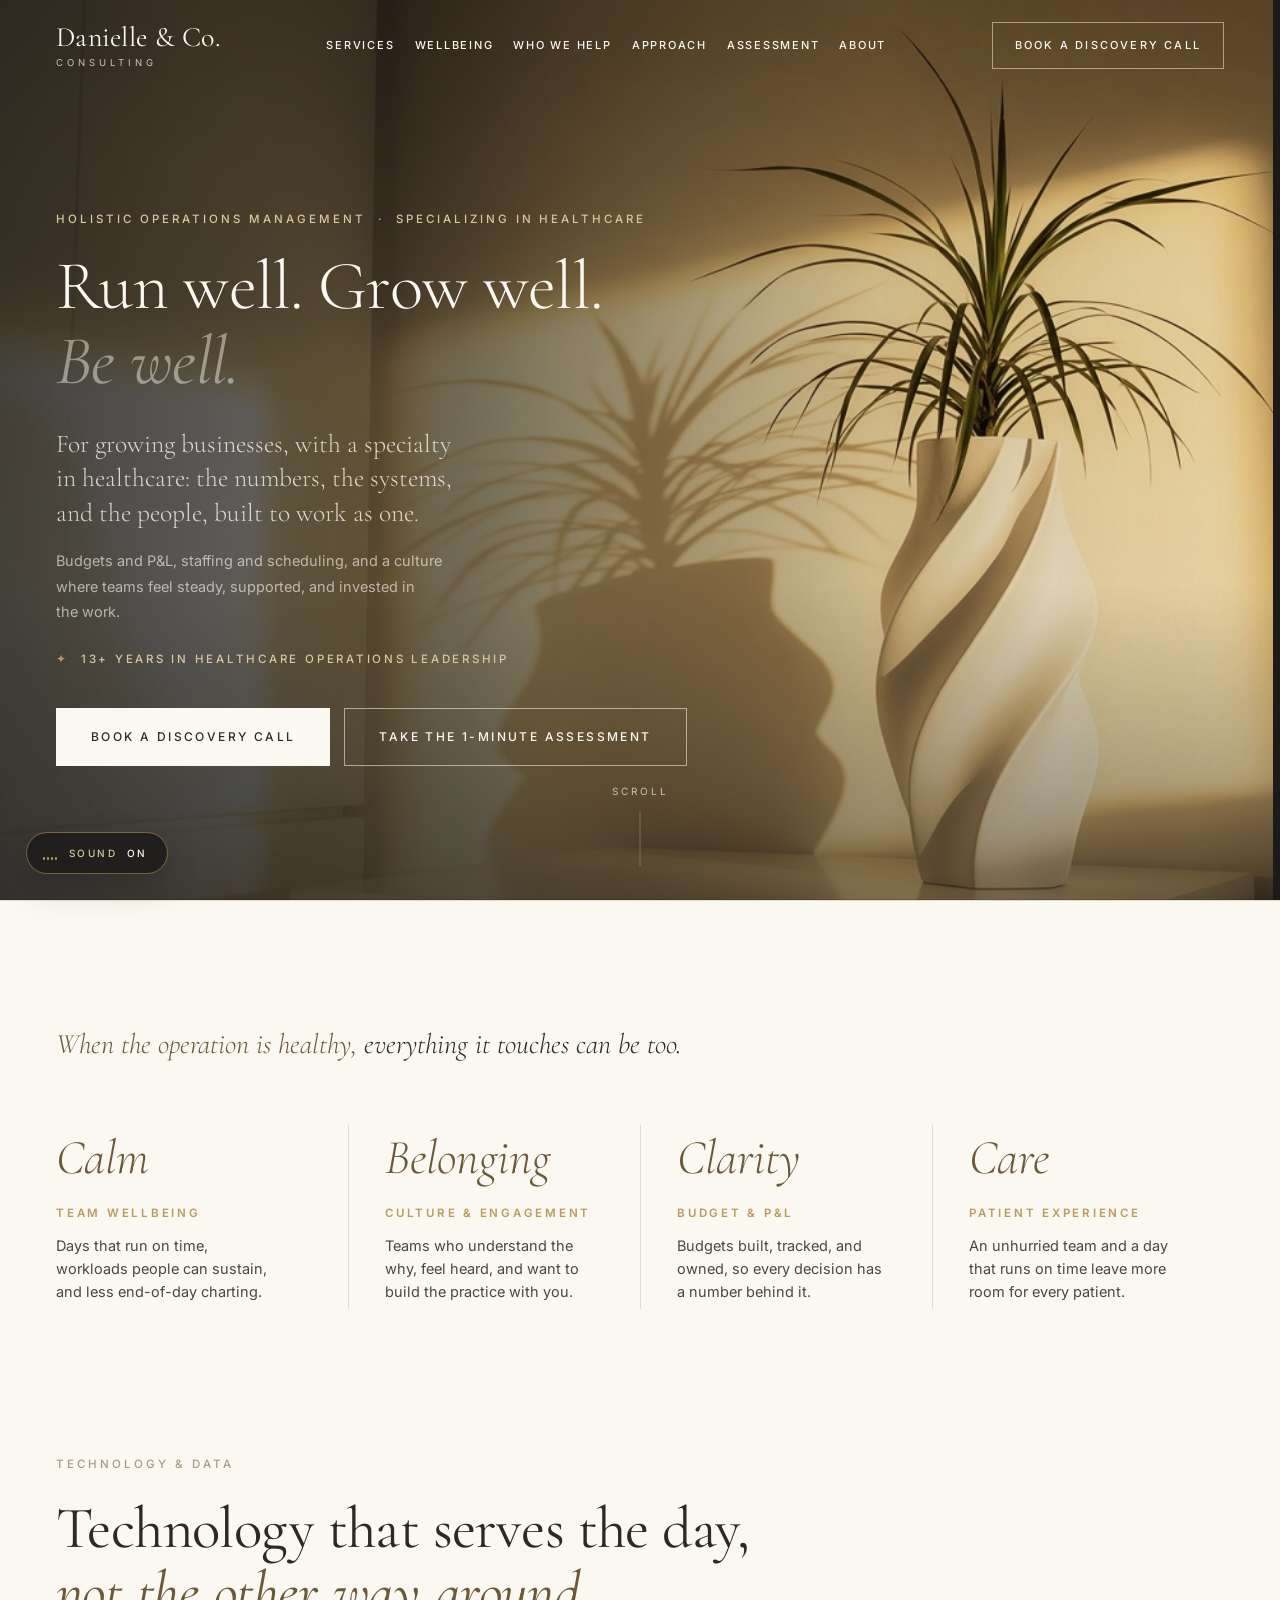
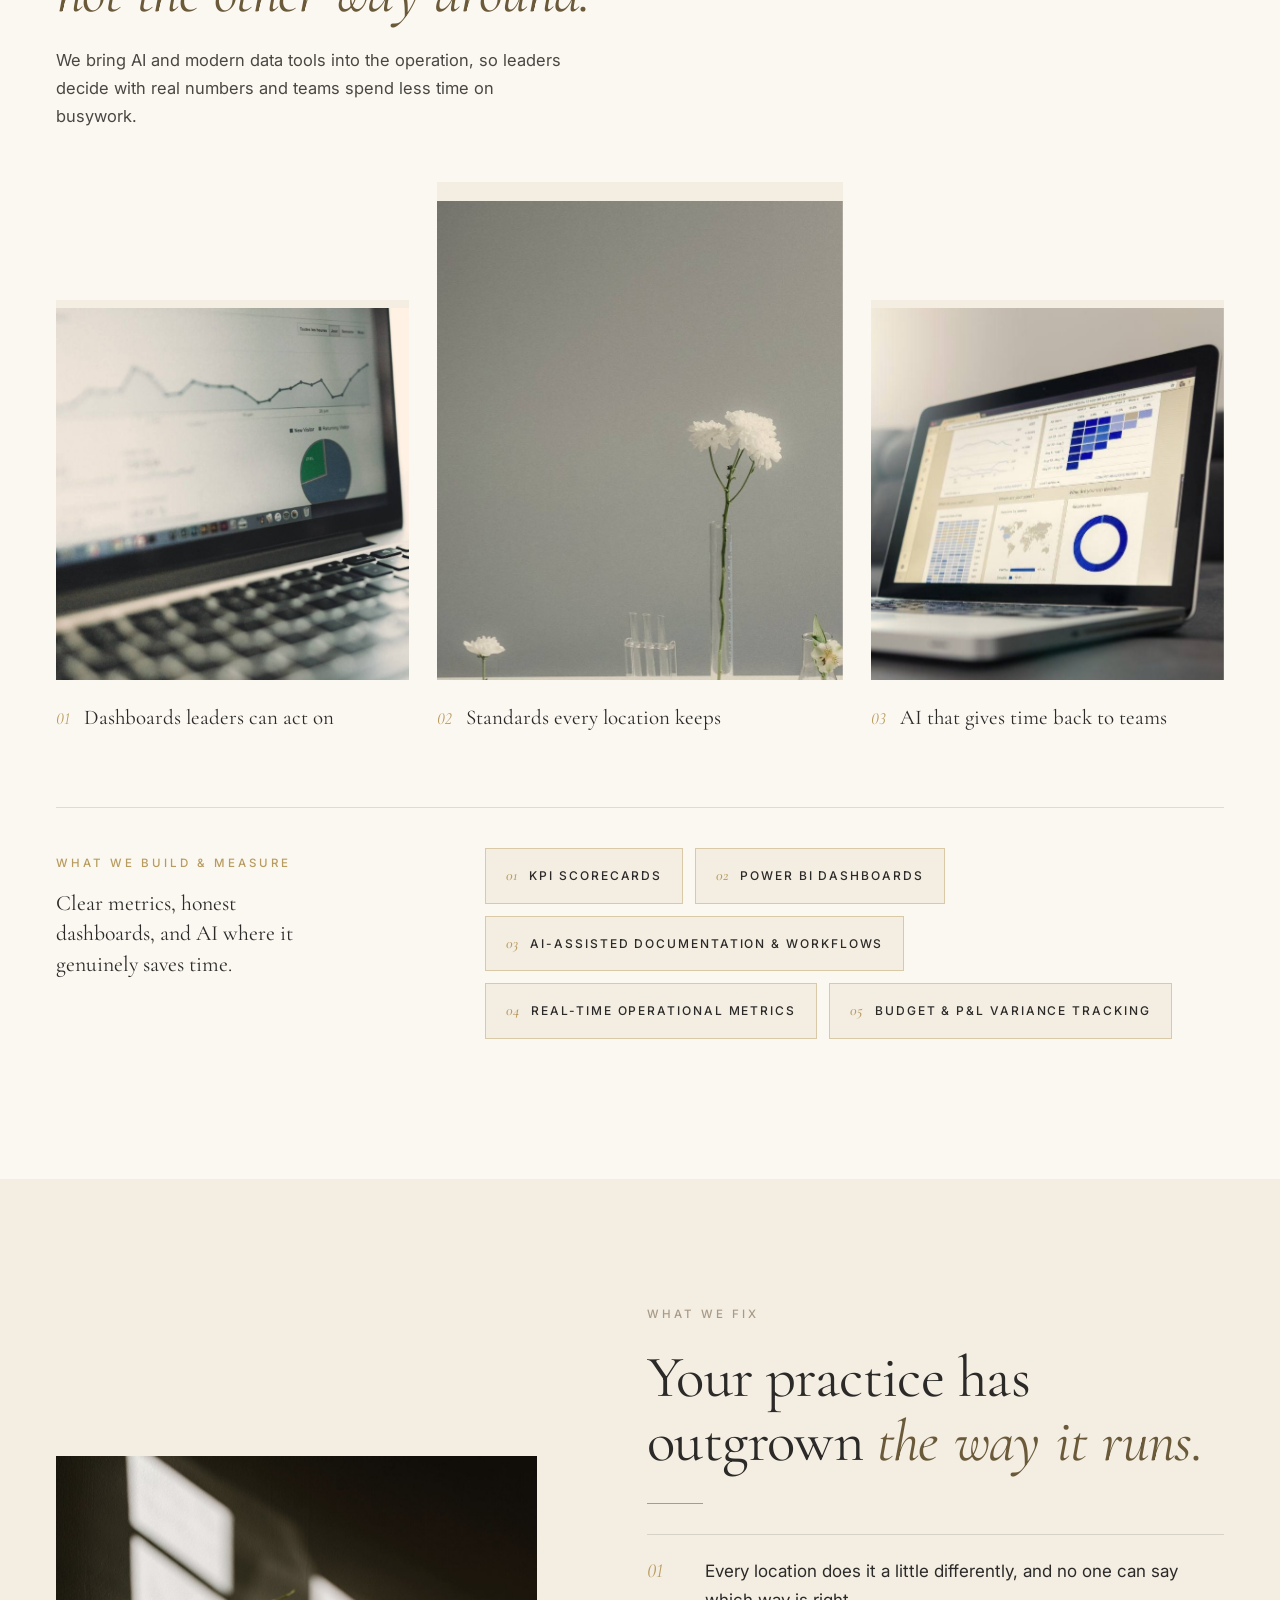
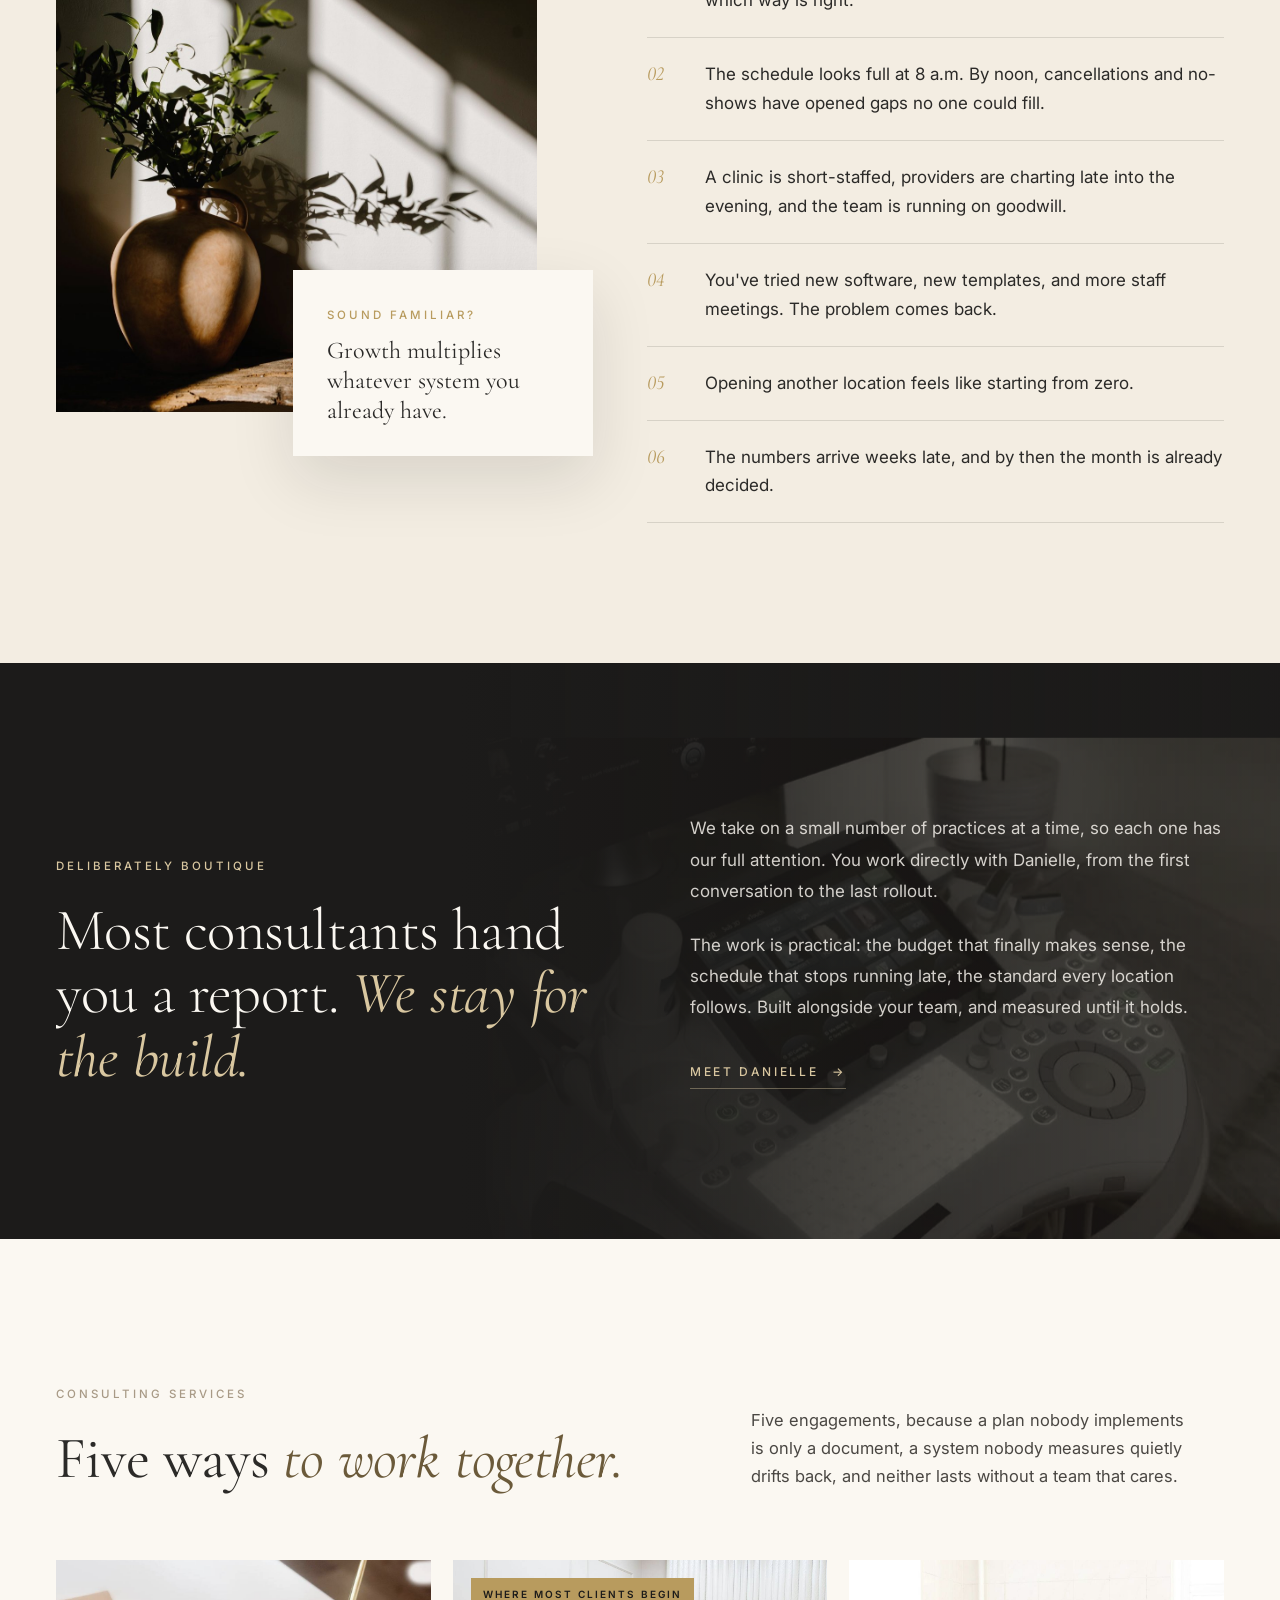
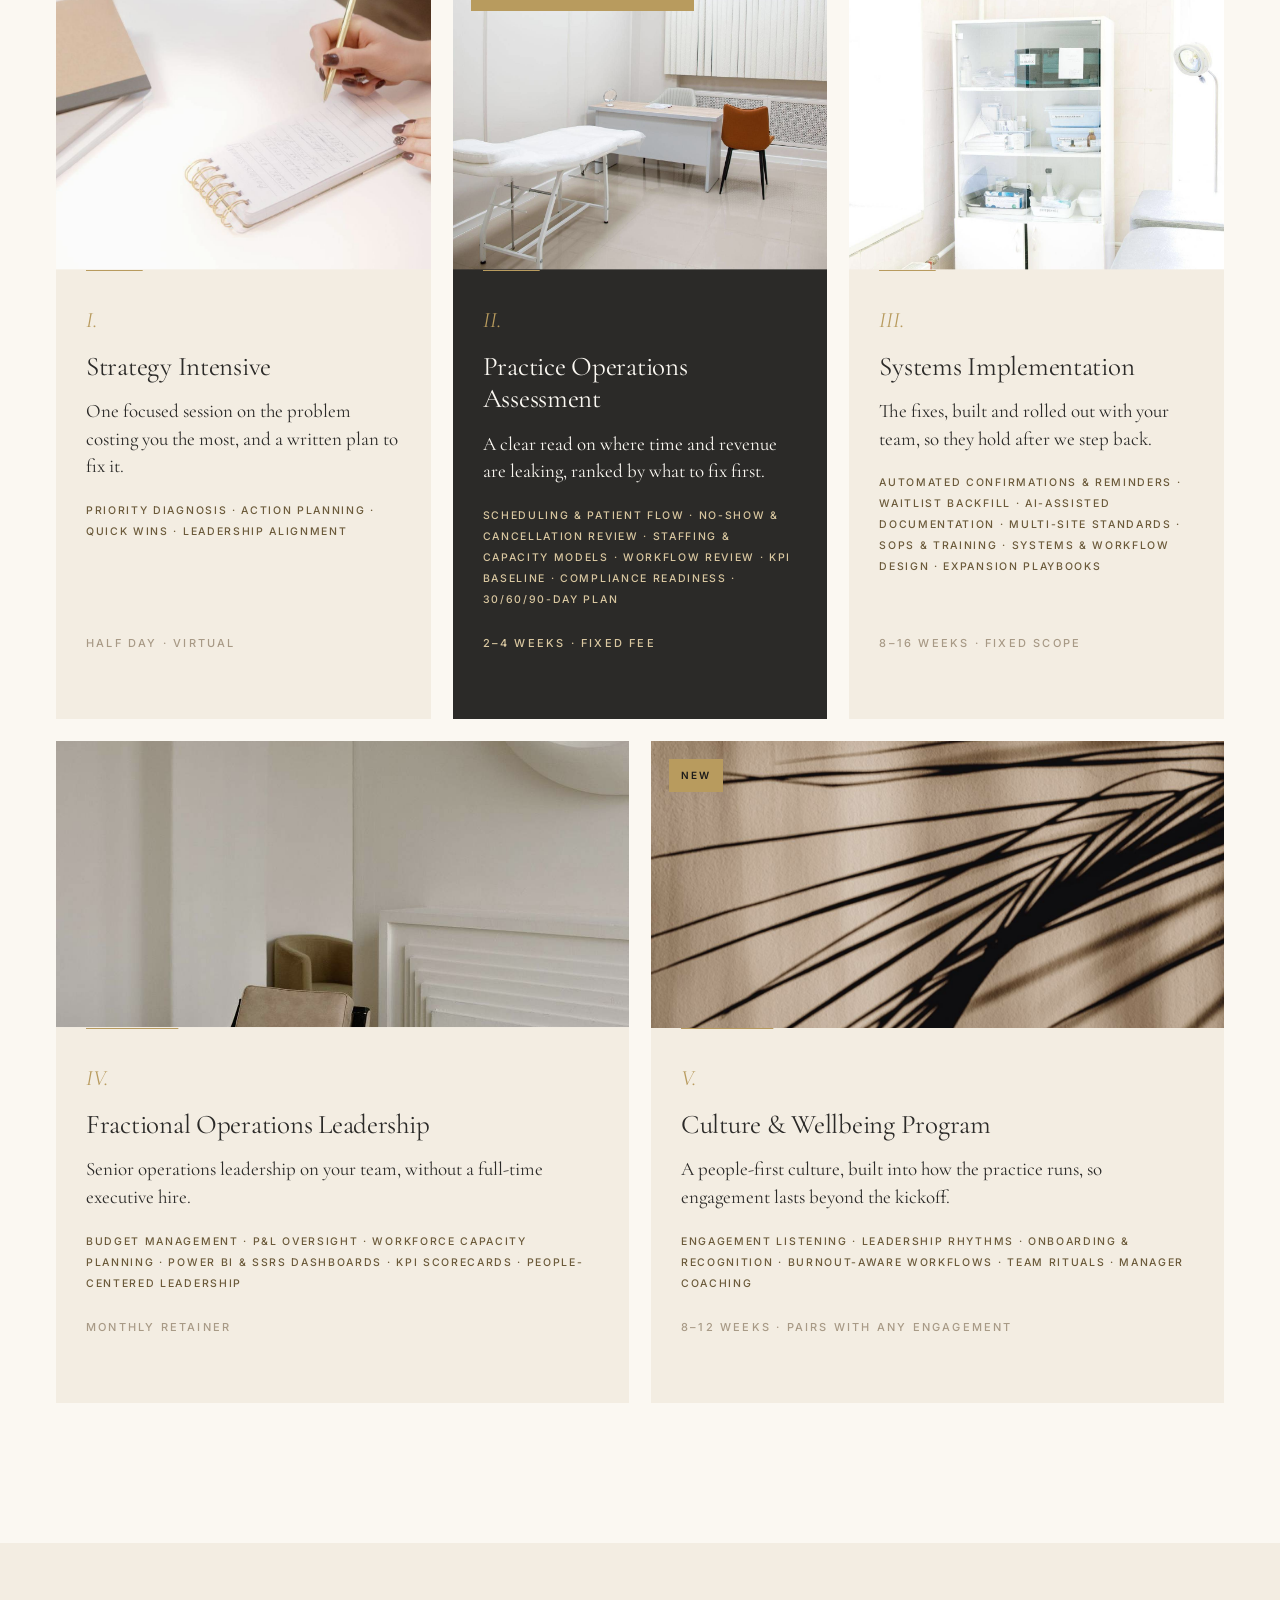
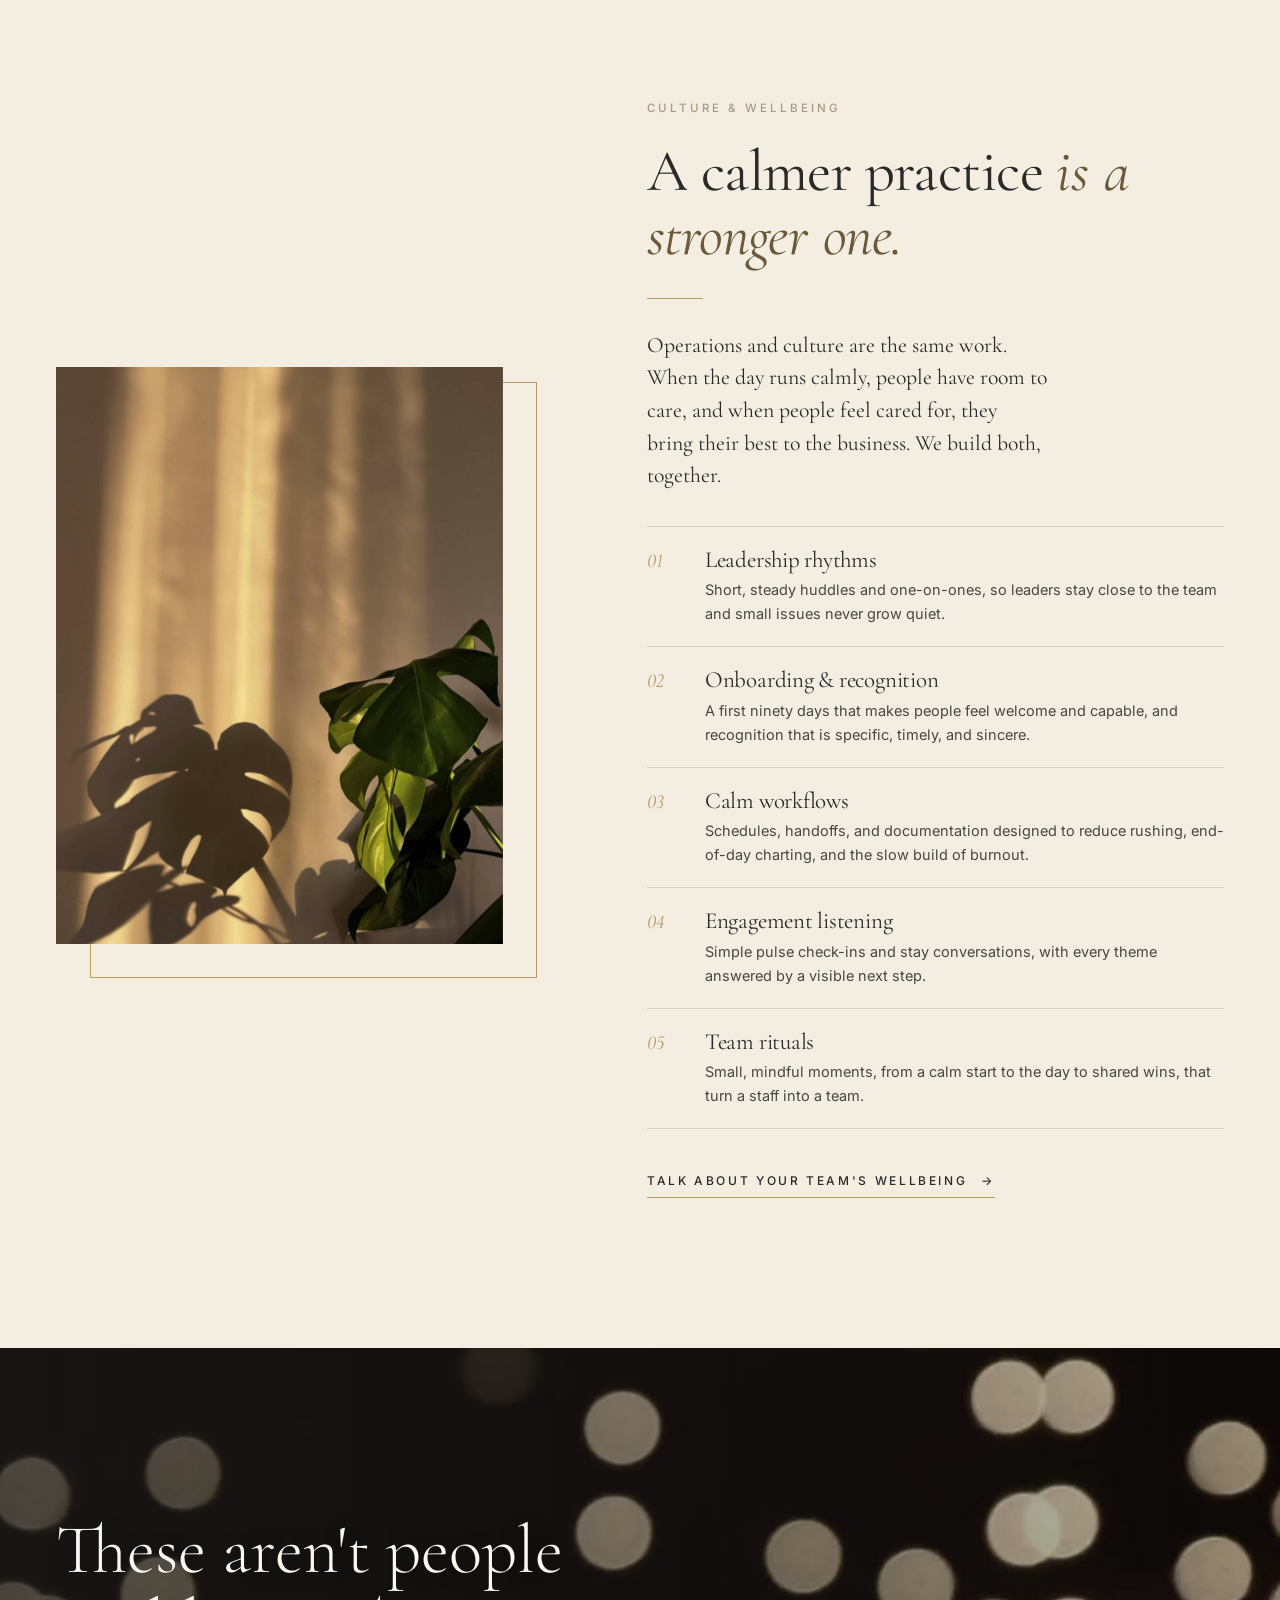
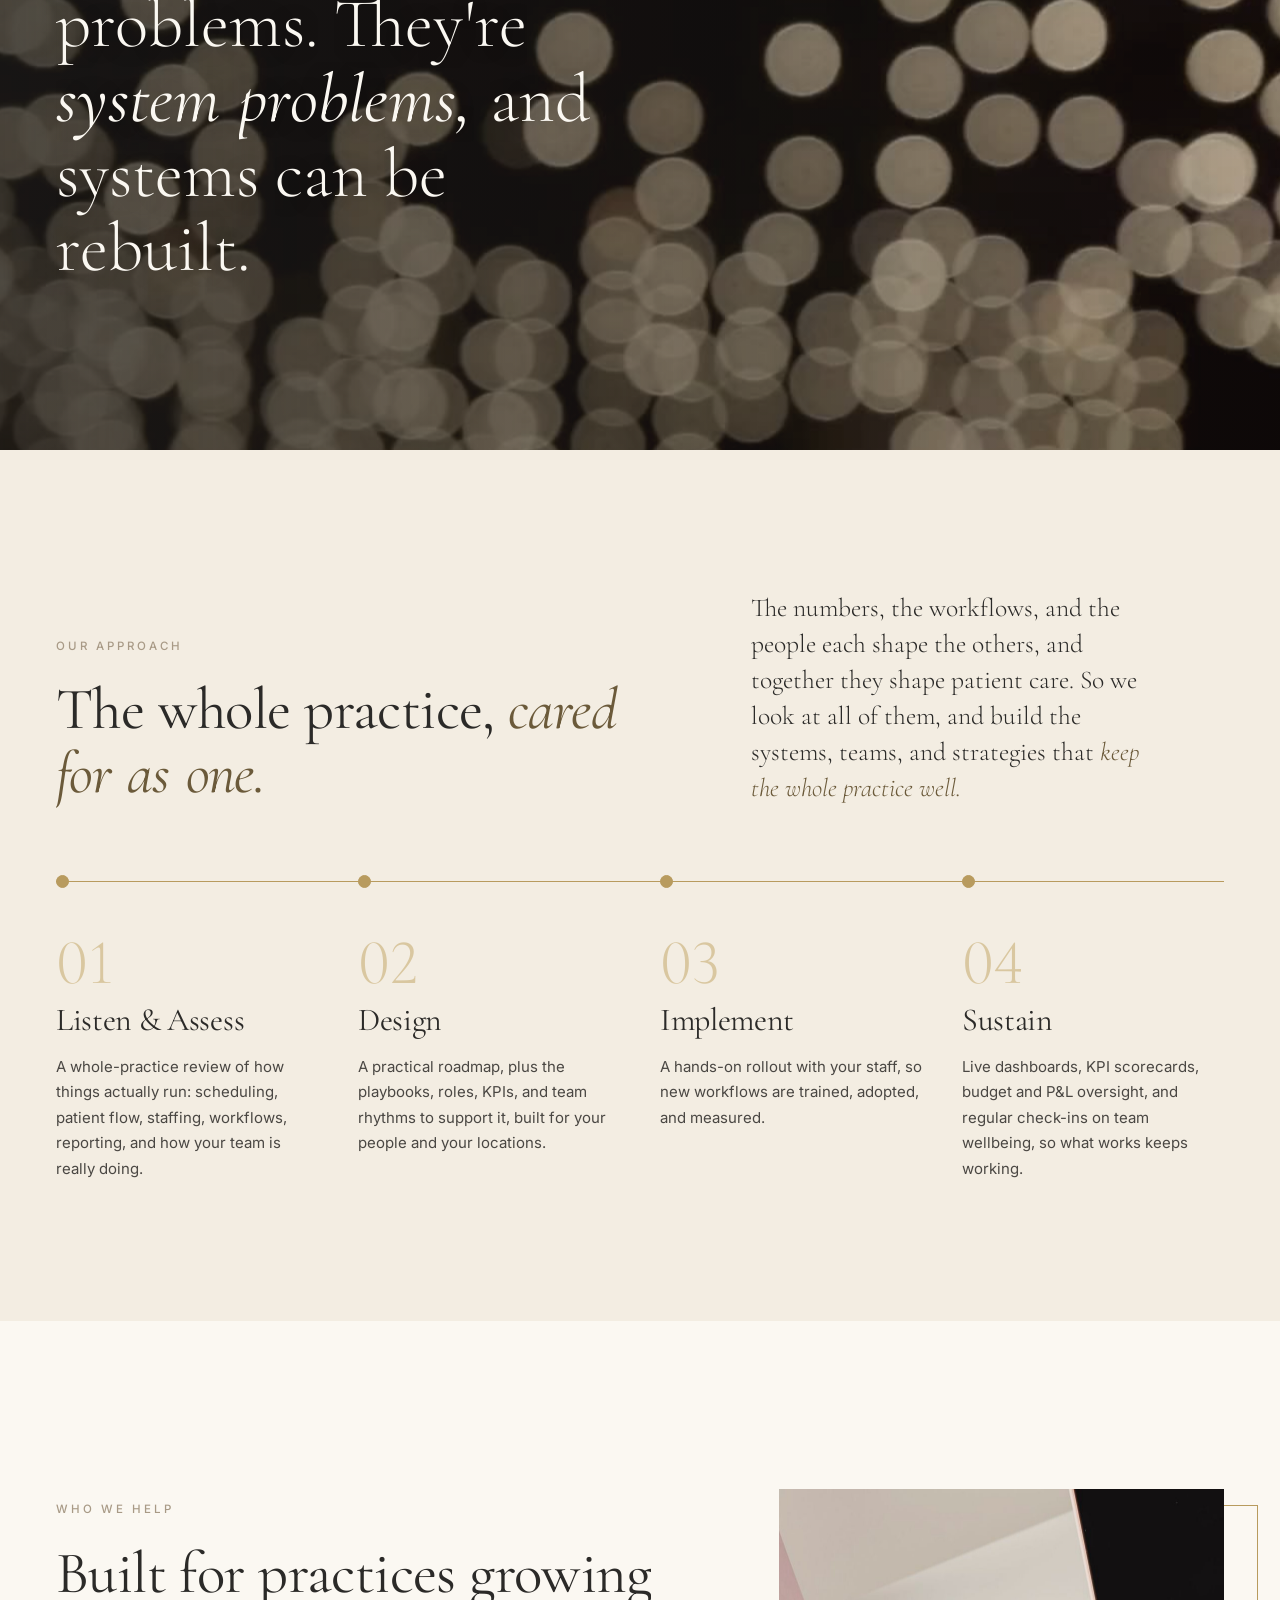
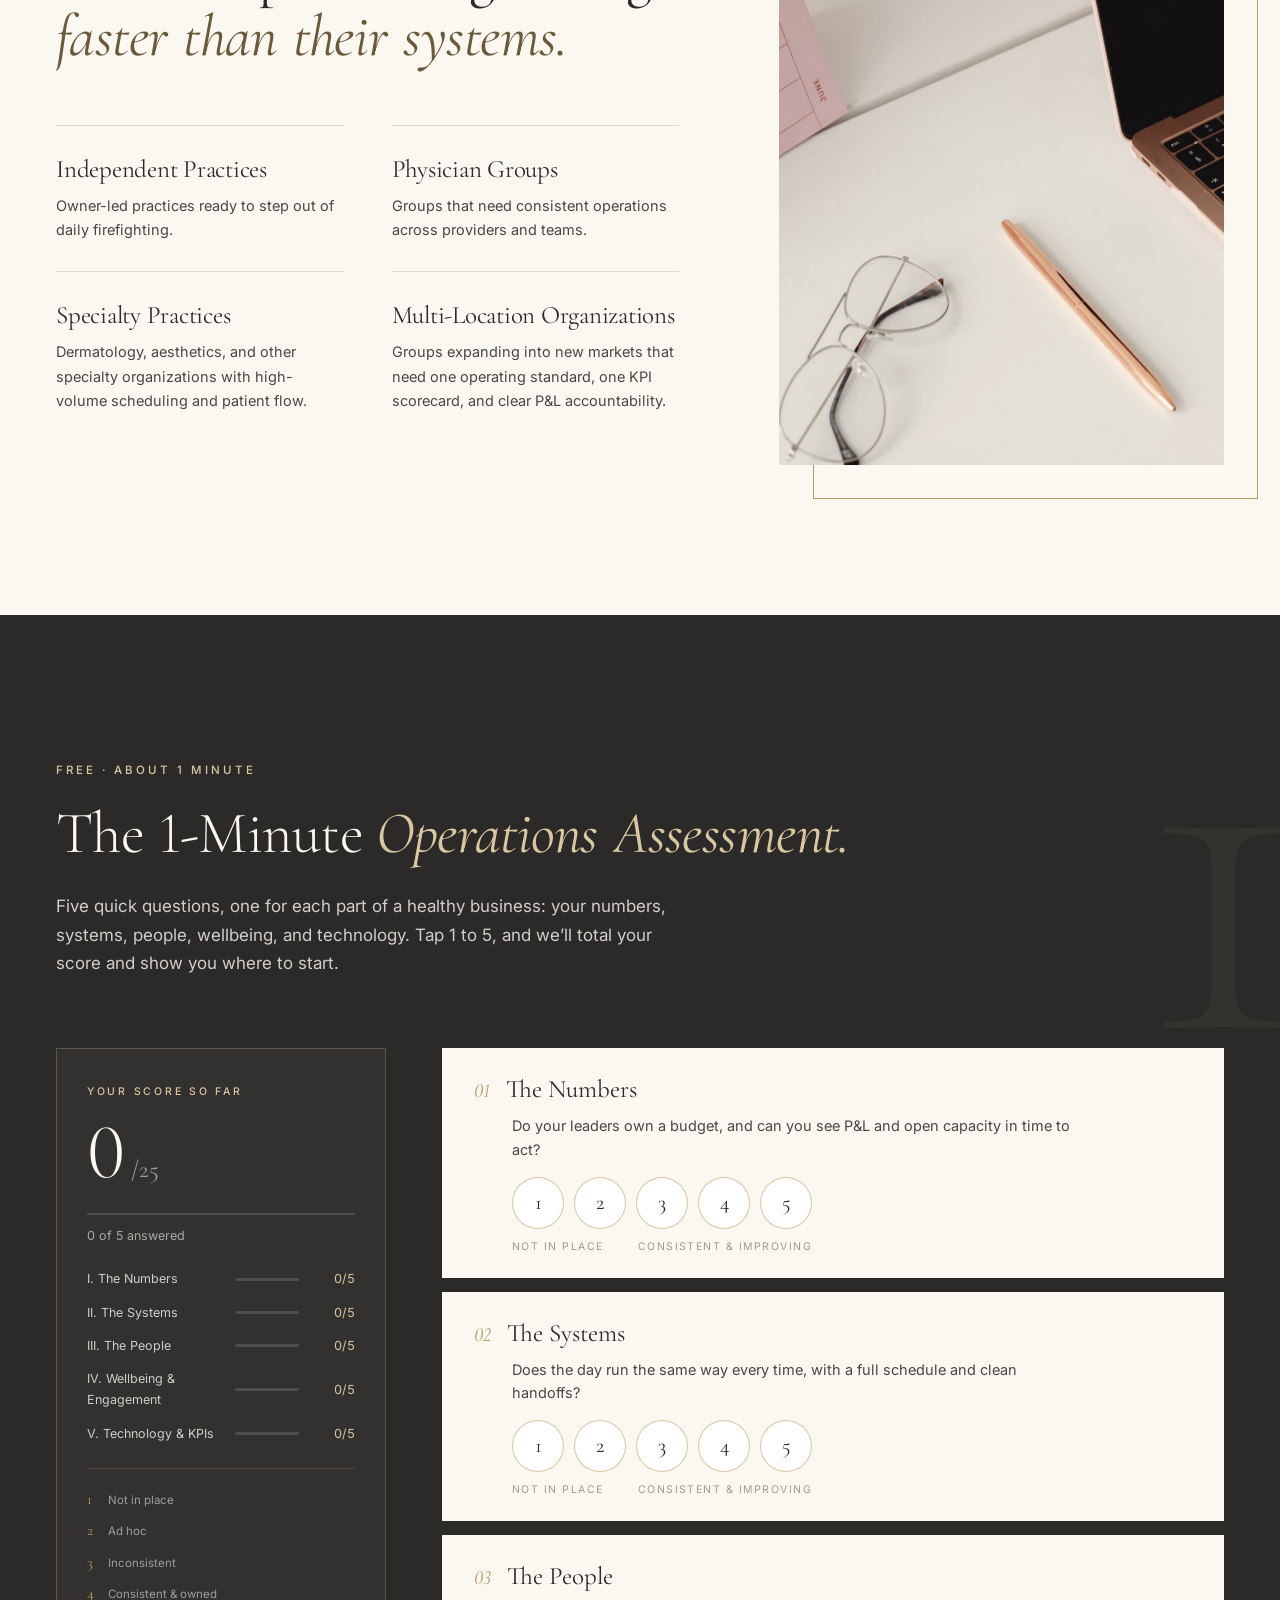
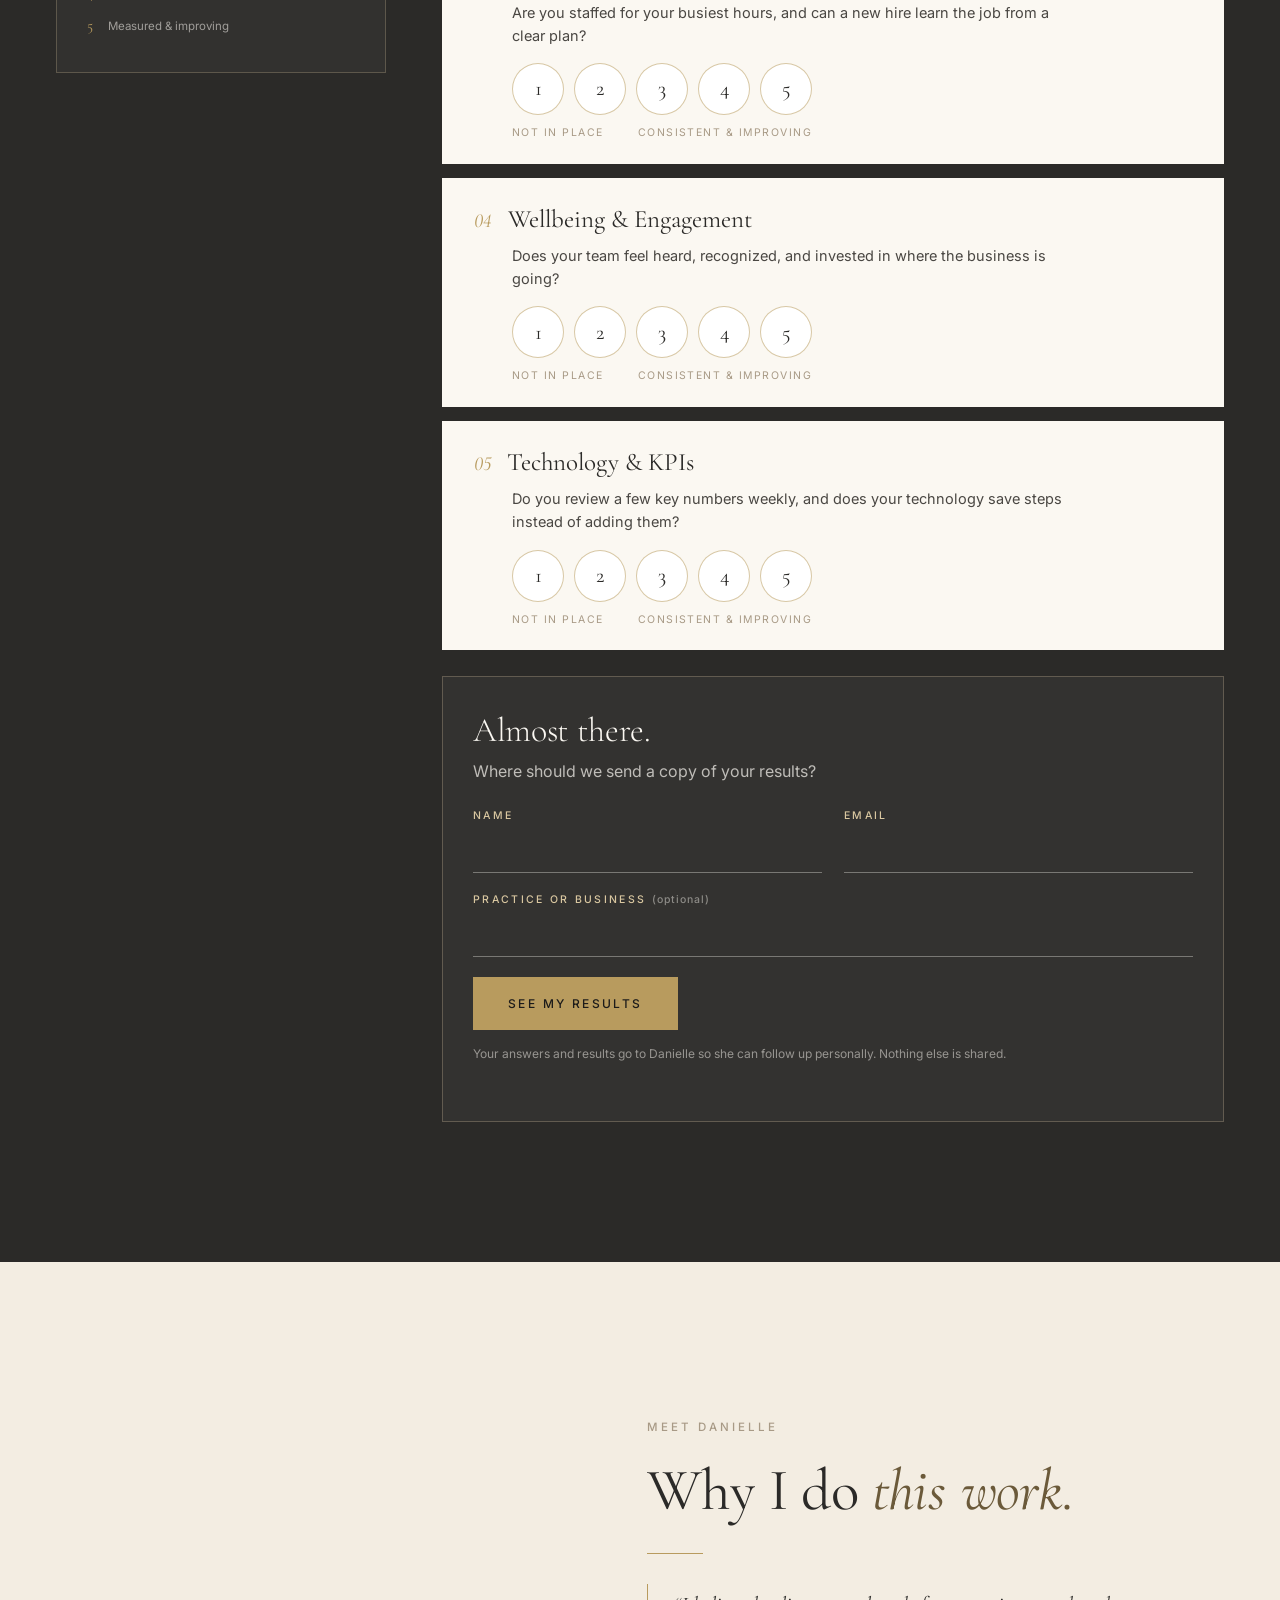
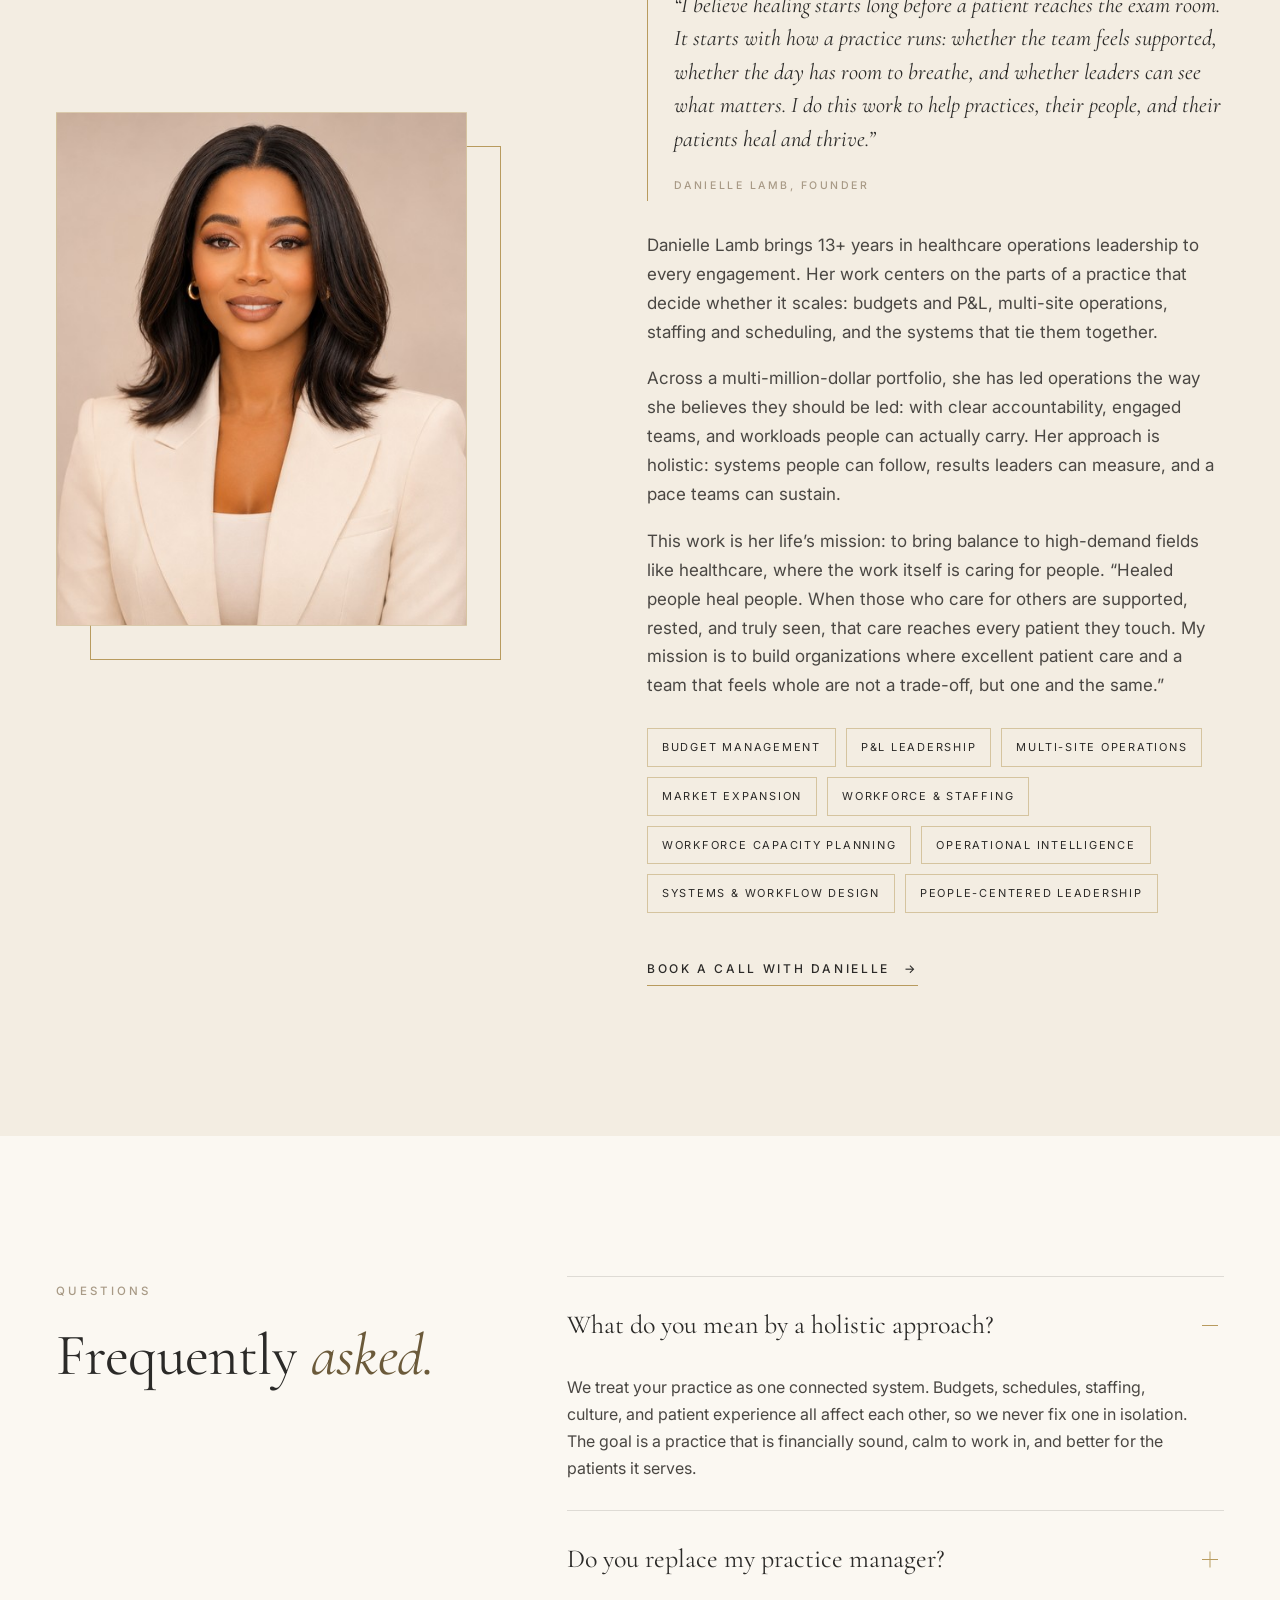
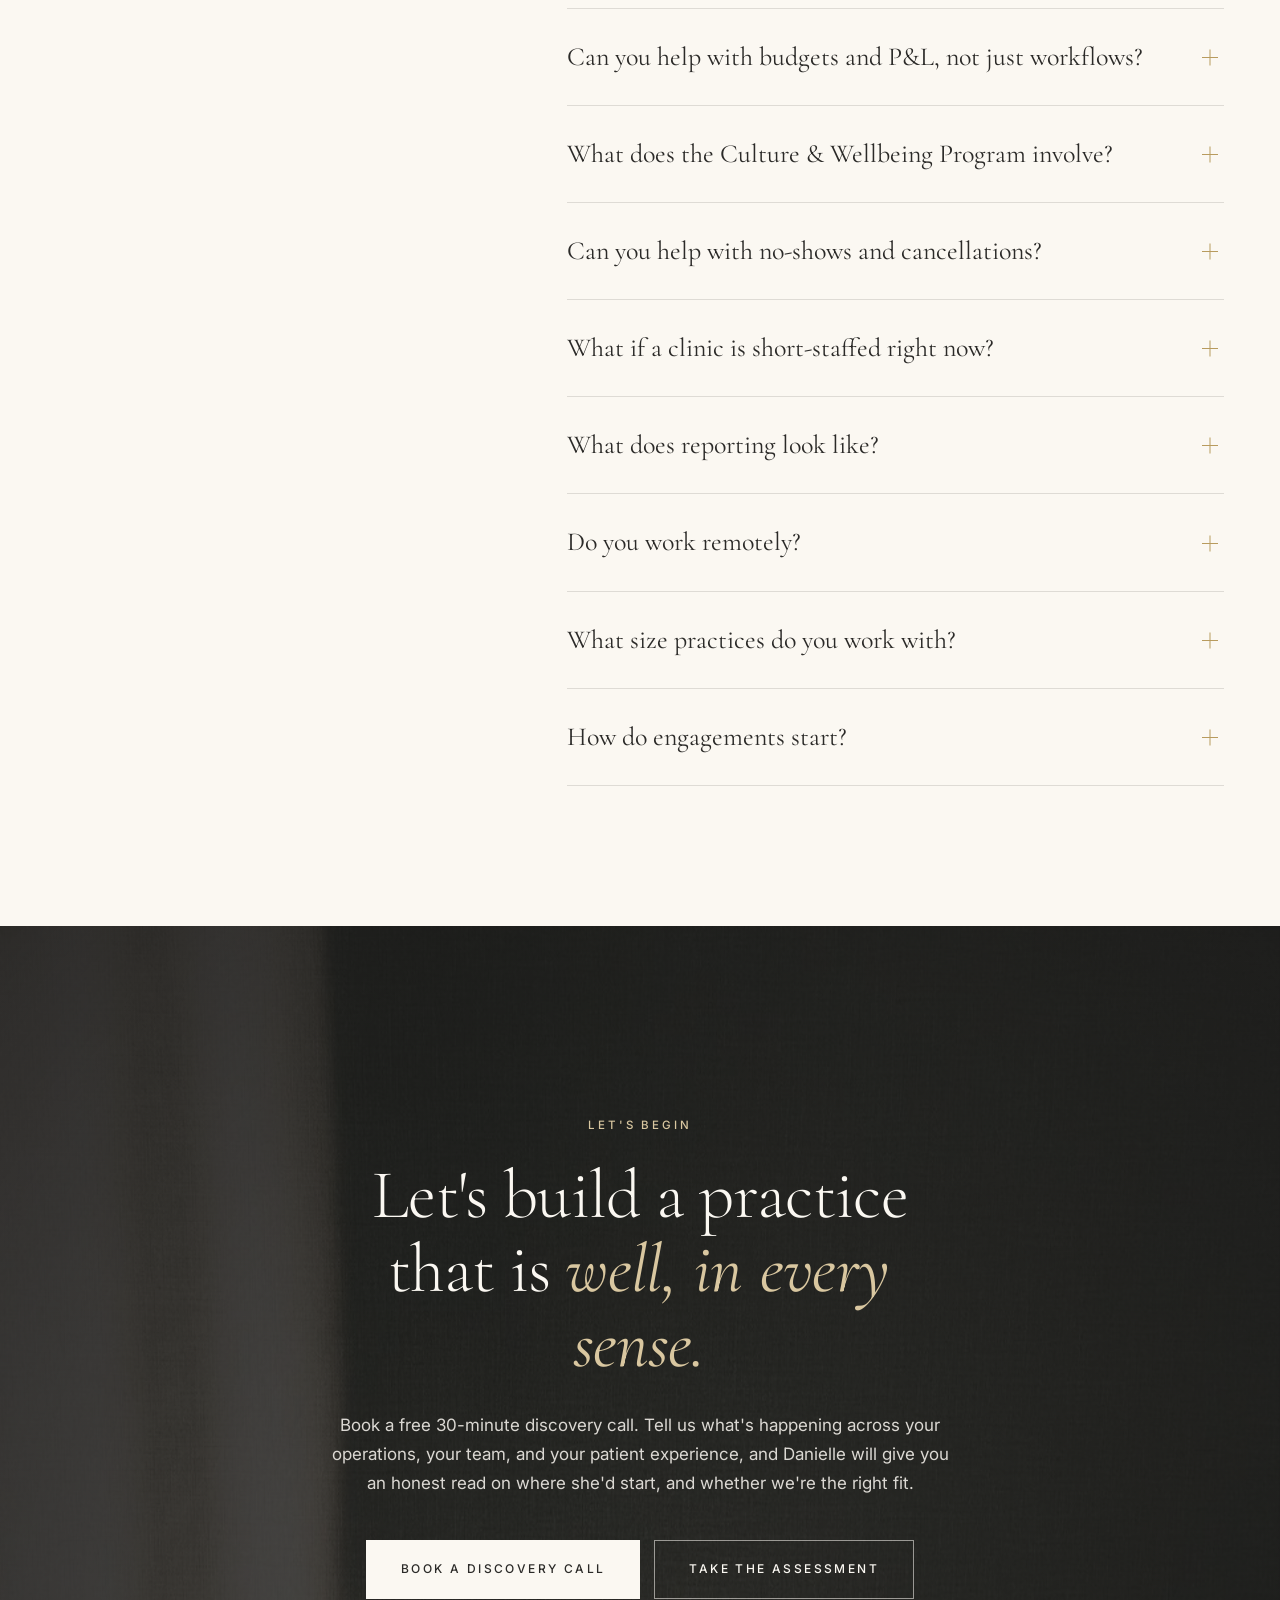
==== commit 1317c2e8: "Round 3: 1-minute assessment, sculptural vase hero, Clean Soul music, new photos, mission copy" ====
--- a/index.html
+++ b/index.html
@@ -8,7 +8,7 @@
 <link rel="canonical" href="https://daniellecoconsulting.com/">
 <link rel="preconnect" href="https://fonts.googleapis.com"><link rel="preconnect" href="https://fonts.gstatic.com" crossorigin>
 <link href="https://fonts.googleapis.com/css2?family=Cormorant+Garamond:ital,wght@0,300;0,400;0,500;1,300;1,400;1,500&family=Inter:wght@300;400;500;600&display=swap" rel="stylesheet">
-<link rel="preload" as="image" href="img/hero-sunlit-plant.jpg">
+<link rel="preload" as="image" href="img/hero-sculptural-vase.jpg">
 <link rel="stylesheet" href="styles.css">
 </head>
 <body>
@@ -36,7 +36,7 @@
 <main>
   <!-- HERO -->
   <section class="hero" id="top">
-    <div class="hero-media"><img src="img/hero-sunlit-plant.jpg" alt="Warm morning sunlight and a potted plant in a calm, quiet room" fetchpriority="high"></div>
+    <div class="hero-media"><img src="img/hero-sculptural-vase.jpg" alt="Warm morning sunlight and a plant in a sculptural white vase in a calm, quiet room" fetchpriority="high"></div>
     <div class="hero-shade"></div>
     <div class="wrap hero-inner">
       <span class="eyebrow gold hero-in" style="--d:.2s">Holistic Operations Management<span class="eb-sep"> &nbsp;&middot;&nbsp; </span><span class="eb-loc">Specializing in Healthcare</span></span>
@@ -49,26 +49,14 @@
       <p class="hero-creds hero-in" style="--d:1.1s"><i>&#10022;</i>13+ years in healthcare operations leadership</p>
       <div class="hero-ctas hero-in" style="--d:1.2s">
         <a href="#contact-form" class="btn btn-light">Book a Discovery Call</a>
-        <a href="#assessment" class="btn btn-outline-light">Explore the 10-Point Assessment</a>
-      </div>
-    </div>
-    <a href="#marquee" class="scroll-cue" aria-label="Scroll to content"><span>Scroll</span><i></i></a>
-  </section>
-
-  <!-- MARQUEE -->
-  <section class="marquee" id="marquee" aria-label="Areas of focus">
-    <div class="marquee-track">
-      <div class="marquee-group">
-        <span>Budget Management</span><b>&#10022;</b><span>P&amp;L Leadership</span><b>&#10022;</b><span>Operational Excellence</span><b>&#10022;</b><span>Multi-Site Operations</span><b>&#10022;</b><span>Market Expansion</span><b>&#10022;</b><span>Workforce &amp; Staffing</span><b>&#10022;</b><span>Scheduling &amp; Patient Flow</span><b>&#10022;</b><span>KPI Visibility</span><b>&#10022;</b><span>Compliance</span><b>&#10022;</b><span>Systems &amp; Workflow Design</span><b>&#10022;</b><span>No-Show Reduction</span><b>&#10022;</b><span>Workforce Capacity Planning</span><b>&#10022;</b><span>Operational Intelligence</span><b>&#10022;</b><span>People-Centered Leadership</span><b>&#10022;</b><span>Holistic Operations</span><b>&#10022;</b><span>Workplace Wellbeing</span><b>&#10022;</b><span>Culture Building</span><b>&#10022;</b><span>Mindful Leadership</span><b>&#10022;</b><span>Employee Engagement</span><b>&#10022;</b>
-      </div>
-      <div class="marquee-group" aria-hidden="true">
-        <span>Budget Management</span><b>&#10022;</b><span>P&amp;L Leadership</span><b>&#10022;</b><span>Operational Excellence</span><b>&#10022;</b><span>Multi-Site Operations</span><b>&#10022;</b><span>Market Expansion</span><b>&#10022;</b><span>Workforce &amp; Staffing</span><b>&#10022;</b><span>Scheduling &amp; Patient Flow</span><b>&#10022;</b><span>KPI Visibility</span><b>&#10022;</b><span>Compliance</span><b>&#10022;</b><span>Systems &amp; Workflow Design</span><b>&#10022;</b><span>No-Show Reduction</span><b>&#10022;</b><span>Workforce Capacity Planning</span><b>&#10022;</b><span>Operational Intelligence</span><b>&#10022;</b><span>People-Centered Leadership</span><b>&#10022;</b><span>Workplace Wellbeing</span><b>&#10022;</b><span>Culture Building</span><b>&#10022;</b><span>Mindful Leadership</span><b>&#10022;</b><span>Employee Engagement</span><b>&#10022;</b>
-      </div>
-    </div>
+        <a href="#assessment" class="btn btn-outline-light">Take the 1-Minute Assessment</a>
+      </div>
+    </div>
+    <a href="#outcomes" class="scroll-cue" aria-label="Scroll to content"><span>Scroll</span><i></i></a>
   </section>
 
   <!-- CAPABILITY STRIP -->
-  <section class="proof caps-strip" aria-label="What we bring">
+  <section class="proof caps-strip" id="outcomes" aria-label="What we bring">
     <div class="wrap">
       <p class="caps-intro reveal">When the operation is healthy, <em>everything it touches can be too.</em></p>
       <div class="proof-grid">
@@ -110,7 +98,7 @@
   <section class="problems" id="problems">
     <div class="wrap problems-grid">
       <div class="problems-media">
-        <div class="pmask reveal-img"><img data-parallax="0.12" src="img/sconce-shadow-wall.jpg" alt="Afternoon light and shadow across a plaster wall" loading="lazy"></div>
+        <div class="pmask reveal-img"><img data-parallax="0.12" src="img/growth-branch-vase.jpg" alt="A young green branch in a sculptural clay vase, with soft window-light shadows" loading="lazy"></div>
         <div class="pcaption reveal" style="--d:.3s"><span class="eyebrow">Sound familiar?</span><p>Growth multiplies whatever system you already have.</p></div>
       </div>
       <div class="problems-copy">
@@ -242,7 +230,7 @@
         </div>
       </div>
       <div class="who-media">
-        <div class="wmask reveal-img"><img data-parallax="0.1" src="img/sunlit-chair-detail.jpg" alt="Warm sunlight across a modern chair and a coffee cup" loading="lazy"></div>
+        <div class="wmask reveal-img"><img data-parallax="0.1" src="img/desk-planner-calm.jpg" alt="A calm, organized desk with a planner, reading glasses, a pen and a laptop in soft light" loading="lazy"></div>
         <div class="gold-frame"></div>
       </div>
     </div>
@@ -252,38 +240,92 @@
   <section class="assess" id="assessment">
     <div class="wrap">
       <div class="assess-head">
-        <span class="eyebrow gold reveal">Free Resource</span>
-        <h2 class="reveal" style="--d:.1s">The 10-Point Medical Practice <em>Operations Assessment.</em></h2>
-        <p class="reveal" style="--d:.2s">A self-scored checklist across scheduling, patient flow, staffing, workflows, reporting, and compliance readiness. Select each point to see what it asks.</p>
-      </div>
-      <div class="assess-grid reveal" style="--d:.25s">
-        <ol class="assess-list" role="tablist" aria-label="Assessment points">
-          <li><button role="tab" aria-selected="true" data-i="0"><span>01</span>Scheduling &amp; provider capacity</button></li>
-          <li><button role="tab" aria-selected="false" data-i="1"><span>02</span>No-shows &amp; cancellations</button></li>
-          <li><button role="tab" aria-selected="false" data-i="2"><span>03</span>Front-desk handoffs</button></li>
-          <li><button role="tab" aria-selected="false" data-i="3"><span>04</span>Patient flow</button></li>
-          <li><button role="tab" aria-selected="false" data-i="4"><span>05</span>Staffing &amp; workforce capacity</button></li>
-          <li><button role="tab" aria-selected="false" data-i="5"><span>06</span>Hiring, onboarding &amp; training</button></li>
-          <li><button role="tab" aria-selected="false" data-i="6"><span>07</span>Standard operating procedures</button></li>
-          <li><button role="tab" aria-selected="false" data-i="7"><span>08</span>KPIs &amp; operational intelligence</button></li>
-          <li><button role="tab" aria-selected="false" data-i="8"><span>09</span>Technology &amp; documentation</button></li>
-          <li><button role="tab" aria-selected="false" data-i="9"><span>10</span>Compliance &amp; accountability</button></li>
-        </ol>
-        <div class="assess-panel" role="tabpanel" aria-live="polite">
-          <span class="ap-num" id="apNum">01</span>
-          <h3 id="apTitle">Scheduling &amp; provider capacity</h3>
-          <div class="rule gold-rule"></div>
-          <p class="ap-q" id="apQ">Do your schedule templates match how each provider actually works, and can you see open capacity before the day starts?</p>
-          <p class="ap-why" id="apWhy">What we look at: template design, visit lengths, block rules, and how quickly cancellations get backfilled.</p>
-          <div class="ap-progress"><i id="apBar"></i></div>
-          <form class="ap-form" id="assessForm" method="post" novalidate>
+        <span class="eyebrow gold reveal">Free &middot; About 1 Minute</span>
+        <h2 class="reveal" style="--d:.1s">The 1-Minute <em>Operations Assessment.</em></h2>
+        <p class="reveal" style="--d:.2s">Five quick questions, one for each part of a healthy business: your numbers, systems, people, wellbeing, and technology. Tap 1 to 5, and we&rsquo;ll total your score and show you where to start.</p>
+      </div>
+      <div class="qz reveal" style="--d:.25s">
+        <aside class="qz-side">
+          <div class="qz-card">
+            <span class="qz-eb">Your score so far</span>
+            <div class="qz-total"><b id="qzTotal">0</b><span>/25</span></div>
+            <div class="qz-progress" aria-hidden="true"><i id="qzBar"></i></div>
+            <p class="qz-count" id="qzCount" aria-live="polite">0 of 5 answered</p>
+            <ul class="qz-pillars"><li data-pillar="numbers"><span class="pl-name">I. The Numbers</span><span class="pl-bar"><i></i></span><span class="pl-val">0/5</span></li><li data-pillar="systems"><span class="pl-name">II. The Systems</span><span class="pl-bar"><i></i></span><span class="pl-val">0/5</span></li><li data-pillar="people"><span class="pl-name">III. The People</span><span class="pl-bar"><i></i></span><span class="pl-val">0/5</span></li><li data-pillar="wellbeing"><span class="pl-name">IV. Wellbeing &amp; Engagement</span><span class="pl-bar"><i></i></span><span class="pl-val">0/5</span></li><li data-pillar="tech"><span class="pl-name">V. Technology &amp; KPIs</span><span class="pl-bar"><i></i></span><span class="pl-val">0/5</span></li></ul>
+            <div class="qz-legend"><span><b>1</b> Not in place</span><span><b>2</b> Ad hoc</span><span><b>3</b> Inconsistent</span><span><b>4</b> Consistent &amp; owned</span><span><b>5</b> Measured &amp; improving</span></div>
+          </div>
+        </aside>
+        <div class="qz-main">
+          <form id="assessQuiz" class="qz-form" novalidate>
             <input type="text" name="_honey" class="hp" tabindex="-1" autocomplete="off" aria-hidden="true">
-            <input type="email" name="email" required placeholder="Work email" aria-label="Work email">
-            <button class="btn btn-gold" type="submit">Send Me the Assessment</button>
+            <ol class="qz-list">
+            <li class="qz-item" data-i="0" data-pillar="numbers">
+              <fieldset>
+                <legend><span class="qz-n">01</span><span class="qz-t">The Numbers</span></legend>
+                <p class="qz-q">Do your leaders own a budget, and can you see P&amp;L and open capacity in time to act?</p>
+                <div class="qz-scale" role="radiogroup" aria-label="The Numbers: score from 1 (not in place) to 5 (consistent and improving)"><label><input type="radio" name="q1" value="1" required><span>1</span></label><label><input type="radio" name="q1" value="2" required><span>2</span></label><label><input type="radio" name="q1" value="3" required><span>3</span></label><label><input type="radio" name="q1" value="4" required><span>4</span></label><label><input type="radio" name="q1" value="5" required><span>5</span></label></div>
+                <div class="qz-ends" aria-hidden="true"><span>Not in place</span><span>Consistent &amp; improving</span></div>
+              </fieldset>
+            </li>
+            <li class="qz-item" data-i="1" data-pillar="systems">
+              <fieldset>
+                <legend><span class="qz-n">02</span><span class="qz-t">The Systems</span></legend>
+                <p class="qz-q">Does the day run the same way every time, with a full schedule and clean handoffs?</p>
+                <div class="qz-scale" role="radiogroup" aria-label="The Systems: score from 1 (not in place) to 5 (consistent and improving)"><label><input type="radio" name="q2" value="1" required><span>1</span></label><label><input type="radio" name="q2" value="2" required><span>2</span></label><label><input type="radio" name="q2" value="3" required><span>3</span></label><label><input type="radio" name="q2" value="4" required><span>4</span></label><label><input type="radio" name="q2" value="5" required><span>5</span></label></div>
+                <div class="qz-ends" aria-hidden="true"><span>Not in place</span><span>Consistent &amp; improving</span></div>
+              </fieldset>
+            </li>
+            <li class="qz-item" data-i="2" data-pillar="people">
+              <fieldset>
+                <legend><span class="qz-n">03</span><span class="qz-t">The People</span></legend>
+                <p class="qz-q">Are you staffed for your busiest hours, and can a new hire learn the job from a clear plan?</p>
+                <div class="qz-scale" role="radiogroup" aria-label="The People: score from 1 (not in place) to 5 (consistent and improving)"><label><input type="radio" name="q3" value="1" required><span>1</span></label><label><input type="radio" name="q3" value="2" required><span>2</span></label><label><input type="radio" name="q3" value="3" required><span>3</span></label><label><input type="radio" name="q3" value="4" required><span>4</span></label><label><input type="radio" name="q3" value="5" required><span>5</span></label></div>
+                <div class="qz-ends" aria-hidden="true"><span>Not in place</span><span>Consistent &amp; improving</span></div>
+              </fieldset>
+            </li>
+            <li class="qz-item" data-i="3" data-pillar="wellbeing">
+              <fieldset>
+                <legend><span class="qz-n">04</span><span class="qz-t">Wellbeing &amp; Engagement</span></legend>
+                <p class="qz-q">Does your team feel heard, recognized, and invested in where the business is going?</p>
+                <div class="qz-scale" role="radiogroup" aria-label="Wellbeing &amp; Engagement: score from 1 (not in place) to 5 (consistent and improving)"><label><input type="radio" name="q4" value="1" required><span>1</span></label><label><input type="radio" name="q4" value="2" required><span>2</span></label><label><input type="radio" name="q4" value="3" required><span>3</span></label><label><input type="radio" name="q4" value="4" required><span>4</span></label><label><input type="radio" name="q4" value="5" required><span>5</span></label></div>
+                <div class="qz-ends" aria-hidden="true"><span>Not in place</span><span>Consistent &amp; improving</span></div>
+              </fieldset>
+            </li>
+            <li class="qz-item" data-i="4" data-pillar="tech">
+              <fieldset>
+                <legend><span class="qz-n">05</span><span class="qz-t">Technology &amp; KPIs</span></legend>
+                <p class="qz-q">Do you review a few key numbers weekly, and does your technology save steps instead of adding them?</p>
+                <div class="qz-scale" role="radiogroup" aria-label="Technology &amp; KPIs: score from 1 (not in place) to 5 (consistent and improving)"><label><input type="radio" name="q5" value="1" required><span>1</span></label><label><input type="radio" name="q5" value="2" required><span>2</span></label><label><input type="radio" name="q5" value="3" required><span>3</span></label><label><input type="radio" name="q5" value="4" required><span>4</span></label><label><input type="radio" name="q5" value="5" required><span>5</span></label></div>
+                <div class="qz-ends" aria-hidden="true"><span>Not in place</span><span>Consistent &amp; improving</span></div>
+              </fieldset>
+            </li>
+            </ol>
+            <div class="qz-details" id="qzDetails">
+              <h3>Almost there.</h3>
+              <p>Where should we send a copy of your results?</p>
+              <div class="qz-fields">
+                <label><span>Name</span><input type="text" name="name" required autocomplete="name"></label>
+                <label><span>Email</span><input type="email" name="email" required autocomplete="email"></label>
+                <label class="qz-wide"><span>Practice or business <em>(optional)</em></span><input type="text" name="practice" autocomplete="organization"></label>
+              </div>
+              <p class="qz-msg" id="qzMsg" role="alert" hidden></p>
+              <button class="btn btn-gold" type="submit">See my results</button>
+              <p class="fine">Your answers and results go to Danielle so she can follow up personally. Nothing else is shared.</p>
+            </div>
           </form>
-          <div class="form-thanks ap-thanks" id="assessThanks" hidden tabindex="-1"><span class="ft-mark">&#10022;</span><h4>Thank you.</h4><p>Your request is on its way to Danielle. She'll send the assessment to your inbox.</p></div>
-          <p class="form-error" id="assessError" hidden role="alert">Something went wrong sending your request. Please try again in a moment.</p>
-          <p class="fine">Danielle will send the assessment, plus an occasional operations insight. Unsubscribe anytime.</p>
+          <div class="qz-results" id="qzResults" hidden tabindex="-1" aria-live="polite">
+            <span class="qz-eb">Your results</span>
+            <div class="qr-top"><div class="qr-score"><b id="qrTotal">0</b><span>/25</span></div><div><h3 id="qrBand"></h3><p id="qrBandText"></p></div></div>
+            <ul class="qr-pillars" id="qrPillars"></ul>
+            <h4 class="qr-sub">Your two lowest areas, and where to start</h4>
+            <ol class="qr-low" id="qrLow"></ol>
+            <div class="qr-cta">
+              <p>Want a second set of eyes on your results? Let&rsquo;s talk through them together.</p>
+              <a href="#contact-form" class="btn btn-gold" id="qrBook">Book your discovery call</a>
+            </div>
+            <p class="qr-status" id="qrStatus"></p>
+            <p class="qr-links"><button type="button" id="qrRetake">Retake the assessment</button></p>
+          </div>
         </div>
       </div>
     </div>
@@ -301,7 +343,8 @@
         <div class="rule reveal" style="--d:.2s"></div>
         <blockquote class="why reveal" style="--d:.22s"><p>&ldquo;I believe healing starts long before a patient reaches the exam room. It starts with how a practice runs: whether the team feels supported, whether the day has room to breathe, and whether leaders can see what matters. I do this work to help practices, their people, and their patients heal and thrive.&rdquo;</p><cite>Danielle Lamb, Founder</cite></blockquote>
         <p class="reveal" style="--d:.25s">Danielle Lamb brings 13+ years in healthcare operations leadership to every engagement. Her work centers on the parts of a practice that decide whether it scales: budgets and P&amp;L, multi-site operations, staffing and scheduling, and the systems that tie them together.</p>
-        <p class="reveal" style="--d:.3s">She has directed operational performance across a multi-site portfolio of more than $15M in revenue, and she leads with people in mind: clear accountability, engaged teams, and workloads people can sustain. Her approach is holistic: build systems people can follow, leaders can measure, and teams can sustain.</p>
+        <p class="reveal" style="--d:.3s">Across a multi-million-dollar portfolio, she has led operations the way she believes they should be led: with clear accountability, engaged teams, and workloads people can actually carry. Her approach is holistic: systems people can follow, results leaders can measure, and a pace teams can sustain.</p>
+        <p class="reveal" style="--d:.35s">This work is her life&rsquo;s mission: to bring balance to high-demand fields like healthcare, where the work itself is caring for people. &ldquo;Healed people heal people. When those who care for others are supported, rested, and truly seen, that care reaches every patient they touch. My mission is to build organizations where excellent patient care and a team that feels whole are not a trade-off, but one and the same.&rdquo;</p>
         <div class="caps reveal" style="--d:.35s"><span>Budget Management</span><span>P&amp;L Leadership</span><span>Multi-Site Operations</span><span>Market Expansion</span><span>Workforce &amp; Staffing</span><span>Workforce Capacity Planning</span><span>Operational Intelligence</span><span>Systems &amp; Workflow Design</span><span>People-Centered Leadership</span></div>
         <a href="#contact-form" class="link-arrow dark reveal" style="--d:.4s">Book a call with Danielle <span>&rarr;</span></a>
       </div>
@@ -334,7 +377,7 @@
       <span class="eyebrow gold reveal">Let's Begin</span>
       <h2 class="reveal" style="--d:.1s">Let's build a practice that is <em>well, in every sense.</em></h2>
       <p class="reveal" style="--d:.2s">Book a free 30-minute discovery call. Tell us what's happening across your operations, your team, and your patient experience, and Danielle will give you an honest read on where she'd start, and whether we're the right fit.</p>
-      <div class="hero-ctas reveal" style="--d:.3s"><a href="#contact-form" class="btn btn-light">Book a Discovery Call</a><a href="#assessment" class="btn btn-outline-light">Get the Assessment</a></div>
+      <div class="hero-ctas reveal" style="--d:.3s"><a href="#contact-form" class="btn btn-light">Book a Discovery Call</a><a href="#assessment" class="btn btn-outline-light">Take the Assessment</a></div>
 
       <form class="contact-form reveal" id="contact-form" style="--d:.35s" method="post" novalidate>
         <div class="cf-row">
@@ -344,7 +387,7 @@
         <div class="cf-row">
           <label><span>Practice</span><input type="text" name="practice" autocomplete="organization"></label>
           <label><span>Interested in</span><select name="interest">
-            <option>Discovery Call</option><option>Strategy Intensive</option><option>Practice Operations Assessment</option><option>Systems Implementation</option><option>Fractional Operations Leadership</option><option>Culture &amp; Wellbeing Program</option><option>10-Point Assessment</option>
+            <option>Discovery Call</option><option>Strategy Intensive</option><option>Practice Operations Assessment</option><option>Systems Implementation</option><option>Fractional Operations Leadership</option><option>Culture &amp; Wellbeing Program</option><option>1-Minute Assessment</option>
           </select></label>
         </div>
         <label class="cf-full"><span>What's happening in your practice?</span><textarea name="message" rows="4"></textarea></label>
@@ -366,14 +409,16 @@
     </div>
     <div class="foot-grid">
       <div><h5>Explore</h5><ul><li><a href="#services">Services</a></li><li><a href="#wellbeing">Culture &amp; Wellbeing</a></li><li><a href="#who">Who We Help</a></li><li><a href="#how">Approach</a></li><li><a href="#about">About Danielle</a></li></ul></div>
-      <div><h5>Resources</h5><ul><li><a href="#assessment">The 10-Point Assessment</a></li><li><a href="#faq">FAQ</a></li></ul></div>
-      <div><h5>Connect</h5><ul><li><a href="#contact-form">Book a Discovery Call</a></li><li><a href="https://portal.daniellecoconsulting.com">Client Login</a></li><!-- Add LinkedIn and Instagram here once the company profile URLs are confirmed. --></ul></div>
+      <div><h5>Resources</h5><ul><li><a href="#assessment">The 1-Minute Assessment</a></li><li><a href="#faq">FAQ</a></li></ul></div>
+      <div><h5>Connect</h5><ul><li><a href="#contact-form">Book a Discovery Call</a></li><!-- Add LinkedIn and Instagram here once the company profile URLs are confirmed. --></ul></div>
     </div>
     <div class="foot-bottom"><span>&copy; 2026 Danielle &amp; Co. Consulting</span><span>Privacy &middot; Terms</span></div>
+    <p class="music-credit">Music: &ldquo;Clean Soul&rdquo; Kevin MacLeod (<a href="https://incompetech.com" target="_blank" rel="noopener">incompetech.com</a>), licensed under <a href="https://creativecommons.org/licenses/by/4.0/" target="_blank" rel="noopener">CC BY 4.0</a>.</p>
   </div>
 </footer>
 <script src="vendor/lenis.min.js" defer></script>
 <script src="main.js" defer></script>
+<script src="assessment.js" defer></script>
 <script src="motion.js" defer></script>
 </body>
 </html>
--- a/styles.css
+++ b/styles.css
@@ -198,7 +198,7 @@
 
 /* assessment */
 .assess{background:var(--charcoal);color:rgba(251,248,242,.8);padding:140px 0;position:relative;overflow:hidden}
-.assess::before{content:"10";position:absolute;right:-30px;top:40px;font-family:var(--serif);font-size:520px;line-height:.8;color:rgba(217,199,160,.05);font-weight:300;pointer-events:none}
+.assess::before{content:"1";position:absolute;right:-30px;top:40px;font-family:var(--serif);font-size:520px;line-height:.8;color:rgba(217,199,160,.05);font-weight:300;pointer-events:none}
 .assess-head{max-width:820px;margin-bottom:70px;position:relative}
 .assess h2{color:var(--ivory);font-weight:300}
 .assess h2 em{color:var(--champagne)}
@@ -560,3 +560,103 @@
 @media (max-width:980px){.measure{grid-template-columns:1fr;gap:28px;margin-top:56px}}
 @media (max-width:640px){.measure-list li{width:100%;padding:13px 16px;font-size:11px}}
 .sound-toggle.is-faded .eq i{animation-play-state:paused;opacity:.45}
+.proof.caps-strip{border-top:1px solid rgba(184,155,94,.32);padding-top:120px}@media (max-width:640px){.proof.caps-strip{padding-top:84px}}
+.music-credit{margin-top:14px;font-size:11px;color:rgba(251,248,242,.42);letter-spacing:.02em}.music-credit a{color:rgba(217,199,160,.7);border-bottom:1px solid rgba(217,199,160,.3)}
+
+/* ---- v4 r4: interactive 10-point assessment ---- */
+.qz{display:grid;grid-template-columns:330px 1fr;gap:56px;position:relative;align-items:start}
+.qz-side{position:sticky;top:110px}
+.qz-card{border:1px solid rgba(217,199,160,.25);background:rgba(251,248,242,.035);padding:34px 30px}
+.qz-eb{display:block;font-size:10.5px;letter-spacing:.26em;text-transform:uppercase;color:var(--champagne);font-weight:500;margin-bottom:12px}
+.qz-total{display:flex;align-items:baseline;gap:6px;font-family:var(--serif);color:var(--ivory);line-height:1}
+.qz-total b{font-weight:300;font-size:78px;font-variant-numeric:lining-nums tabular-nums}
+.qz-total span{font-size:24px;color:rgba(251,248,242,.55)}
+.qz-progress{height:2px;background:rgba(251,248,242,.14);margin:22px 0 10px;position:relative;overflow:hidden}
+.qz-progress i{position:absolute;inset:0 auto 0 0;width:0;background:var(--gold);transition:width .6s var(--ease-out)}
+.qz-count{font-size:12.5px;color:rgba(251,248,242,.6);margin-bottom:22px}
+.qz-pillars,.qr-pillars{list-style:none;display:grid;gap:12px;margin-bottom:24px}
+.qz-pillars li,.qr-pillars li{display:grid;grid-template-columns:1fr 64px 44px;gap:12px;align-items:center;font-size:12.5px}
+.qz-pillars .pl-name{color:rgba(251,248,242,.78)}
+.pl-bar{height:3px;background:rgba(251,248,242,.14);position:relative;overflow:hidden;border-radius:2px}
+.pl-bar i{position:absolute;inset:0 auto 0 0;width:0;background:var(--champagne);transition:width .6s var(--ease-out)}
+.pl-val{text-align:right;font-variant-numeric:tabular-nums;color:var(--champagne)}
+.qz-legend{display:grid;gap:6px;padding-top:18px;border-top:1px solid rgba(217,199,160,.18);font-size:11.5px;color:rgba(251,248,242,.55)}
+.qz-legend b{display:inline-block;width:18px;font-family:var(--serif);font-size:15px;font-weight:400;color:var(--gold)}
+.qz-list{list-style:none;display:grid;gap:14px}
+.qz-pillar{font-size:10.5px;letter-spacing:.26em;text-transform:uppercase;color:var(--champagne);margin:18px 0 0;display:flex;gap:10px;align-items:center}
+.qz-pillar:first-child{margin-top:0}
+.qz-pillar span{font-family:var(--serif);font-style:italic;font-size:15px;letter-spacing:0;text-transform:none;color:var(--gold)}
+.qz-pillar::after{content:"";flex:1;height:1px;background:rgba(217,199,160,.2)}
+.qz-item{background:var(--ivory);color:var(--text);padding:26px 30px 22px;border-left:2px solid transparent;transition:border-color .5s,box-shadow .5s,transform .5s var(--ease-out)}
+.qz-item.is-answered{border-left-color:var(--gold)}
+.qz-item.is-missing{border-left-color:#C98B76;box-shadow:0 0 0 1px rgba(201,139,118,.55)}
+.qz-item fieldset{border:0;padding:0;margin:0;min-width:0}
+.qz-item legend{display:flex;gap:16px;align-items:baseline;padding:0;margin-bottom:6px}
+.qz-n{font-family:var(--serif);font-style:italic;font-size:20px;color:var(--gold);font-variant-numeric:lining-nums}
+.qz-t{font-family:var(--serif);font-size:25px;color:var(--charcoal);line-height:1.15}
+.qz-q{font-size:14.5px;line-height:1.6;margin:0 0 16px 38px;max-width:62ch}
+.qz-scale{display:flex;gap:10px;margin-left:38px}
+.qz-scale label{position:relative;cursor:pointer}
+.qz-scale input{position:absolute;opacity:0;width:100%;height:100%;inset:0;margin:0;cursor:pointer}
+.qz-scale label span{display:flex;align-items:center;justify-content:center;width:52px;height:52px;border-radius:50%;border:1px solid rgba(184,155,94,.55);font-family:var(--serif);font-size:21px;color:var(--charcoal);background:#fff;transition:background .35s,color .35s,border-color .35s,transform .45s var(--ease-out),box-shadow .35s}
+.qz-scale label:hover span{border-color:var(--gold);transform:translateY(-2px)}
+.qz-scale input:checked+span{background:var(--charcoal);color:var(--champagne);border-color:var(--charcoal);transform:scale(1.06);box-shadow:0 10px 24px rgba(28,27,26,.18)}
+.qz-scale input:focus-visible+span{outline:2px solid var(--gold);outline-offset:3px}
+.qz-ends{display:flex;justify-content:space-between;max-width:300px;margin:9px 0 0 38px;font-size:10.5px;letter-spacing:.14em;text-transform:uppercase;color:var(--taupe)}
+.qz-details{margin-top:26px;padding:34px 30px;border:1px solid rgba(217,199,160,.28);background:rgba(251,248,242,.04)}
+.qz-details h3{font-family:var(--serif);font-weight:300;font-size:34px;color:var(--ivory)}
+.qz-details>p{color:rgba(251,248,242,.7);margin:6px 0 22px}
+.qz-fields{display:grid;grid-template-columns:1fr 1fr;gap:18px 22px;margin-bottom:20px}
+.qz-fields .qz-wide{grid-column:1/-1}
+.qz-fields label{display:flex;flex-direction:column;gap:8px}
+.qz-fields label span{font-size:10.5px;letter-spacing:.22em;text-transform:uppercase;color:var(--champagne);font-weight:500}
+.qz-fields label em{font-style:normal;letter-spacing:.1em;color:rgba(251,248,242,.45);text-transform:none}
+.qz-fields input{font-family:var(--sans);font-size:15px;color:var(--ivory);background:transparent;border:0;border-bottom:1px solid rgba(251,248,242,.35);padding:10px 2px;border-radius:0;outline:none}
+.qz-fields input:focus{border-bottom-color:var(--gold)}
+.qz-msg{color:#E8B9A8;font-size:13.5px;margin-bottom:14px}
+.qz-details .fine{color:rgba(251,248,242,.5);margin-top:14px}
+.qz-form.qz-complete .qz-details{border-color:rgba(217,199,160,.55)}
+/* results */
+.qz-results{background:var(--ivory);color:var(--text);padding:46px 46px 36px;outline:none;animation:heroIn 1s var(--ease-out) both;box-shadow:0 40px 90px rgba(0,0,0,.3)}
+.qz-results .qz-eb{color:var(--gold)}
+.qr-top{display:grid;grid-template-columns:auto 1fr;gap:34px;align-items:center;padding-bottom:28px;border-bottom:1px solid var(--hair);margin-bottom:26px}
+.qr-score{display:flex;align-items:baseline;gap:6px;font-family:var(--serif);line-height:1;color:var(--charcoal)}
+.qr-score b{font-weight:300;font-size:110px;color:var(--gold);font-variant-numeric:lining-nums}
+.qr-score span{font-size:30px;color:var(--taupe)}
+.qr-top h3{font-family:var(--serif);font-weight:400;font-size:34px;color:var(--charcoal);line-height:1.1;margin-bottom:10px}
+.qr-top p{font-size:15px;line-height:1.65;max-width:52ch}
+.qr-pillars li{grid-template-columns:1fr 160px 48px;font-size:13.5px}
+.qr-pillars .pl-name{color:var(--charcoal)}
+.qr-pillars .pl-bar{background:var(--beige);height:4px}
+.qr-pillars .pl-bar i{background:var(--gold)}
+.qr-pillars .pl-val{color:#6b5a3a}
+.qr-sub{font-family:var(--serif);font-weight:400;font-size:24px;color:var(--charcoal);margin:30px 0 12px}
+.qr-low{list-style:none;display:grid;gap:0}
+.qr-low li{display:flex;gap:20px;padding:16px 0;border-top:1px solid var(--hair)}
+.qr-low li:last-child{border-bottom:1px solid var(--hair)}
+.ql-n{font-family:var(--serif);font-style:italic;color:var(--gold);font-size:20px;min-width:28px}
+.qr-low h5{font-family:var(--serif);font-weight:400;font-size:21px;color:var(--charcoal);margin-bottom:3px}
+.qr-low h5 em{font-family:var(--sans);font-style:normal;font-size:11px;letter-spacing:.16em;color:var(--taupe);margin-left:8px}
+.qr-low p{font-size:14.5px;line-height:1.6}
+.qr-cta{margin-top:30px;background:var(--charcoal);padding:30px 32px;display:flex;align-items:center;justify-content:space-between;gap:26px;flex-wrap:wrap}
+.qr-cta p{font-family:var(--serif);font-size:22px;line-height:1.35;color:var(--ivory);max-width:30ch}
+.qr-status{font-size:12.5px;color:var(--taupe);margin-top:16px}
+.qr-status.ok::before{content:"\2713  ";color:#6b8f5e}
+.qr-status.err{color:#9a4b3c}
+.qr-links{margin-top:10px;font-size:13px;display:flex;gap:10px;align-items:center;flex-wrap:wrap}
+.qr-links a{color:#6b5a3a;border-bottom:1px solid rgba(184,155,94,.5)}
+.qr-links span{color:var(--taupe)}
+.qr-links button{background:none;border:0;padding:0;font:inherit;color:var(--taupe);cursor:pointer;border-bottom:1px solid transparent}
+.qr-links button:hover{color:var(--charcoal);border-bottom-color:var(--taupe)}
+.contact-form.is-prefilled{border-color:rgba(217,199,160,.7);box-shadow:0 0 0 1px rgba(217,199,160,.35)}
+@media (max-width:980px){.qz{grid-template-columns:1fr;gap:28px}.qz-side{position:sticky;top:64px;z-index:5}
+  .qz-card{padding:16px 20px;background:rgba(43,41,38,.94);backdrop-filter:blur(8px);display:grid;grid-template-columns:auto 1fr;gap:4px 18px;align-items:center}
+  .qz-card .qz-eb{grid-column:1/-1;margin:0}.qz-total b{font-size:44px}.qz-progress{margin:0}.qz-count{margin:0;grid-column:2}
+  .qz-pillars,.qz-legend{display:none}}
+@media (max-width:640px){.qz-item{padding:22px 18px 18px}.qz-q{margin-left:0}.qz-scale{margin-left:0;gap:8px;justify-content:space-between}.qz-ends{margin-left:0;max-width:none}
+  .qz-scale label{flex:1}.qz-scale label span{width:100%;max-width:56px;height:52px;margin:0 auto}.qz-t{font-size:22px}
+  .qz-fields{grid-template-columns:1fr}.qz-details{padding:26px 20px}.qz-results{padding:32px 22px 26px}
+  .qr-top{grid-template-columns:1fr;gap:10px}.qr-score b{font-size:84px}.qr-pillars li{grid-template-columns:1fr 90px 44px}.qr-cta{padding:24px 22px}}
+@media (max-width:980px){.qz-total{grid-row:2/4}.qz-progress{grid-column:2;align-self:end}}.assess{overflow:hidden;overflow:clip}
+.music-credit{text-align:right}@media (max-width:980px){.qz-side{top:84px}}@media (max-width:640px){.music-credit{text-align:left;padding-bottom:64px}}
+.qz>*{min-width:0}@media (max-width:980px){.qz:has(.qz-results:not([hidden])) .qz-side{display:none}.qz-card{max-width:100%;box-sizing:border-box}}@media (max-width:640px){.qr-pillars li{grid-template-columns:1fr 70px 36px;gap:10px}}
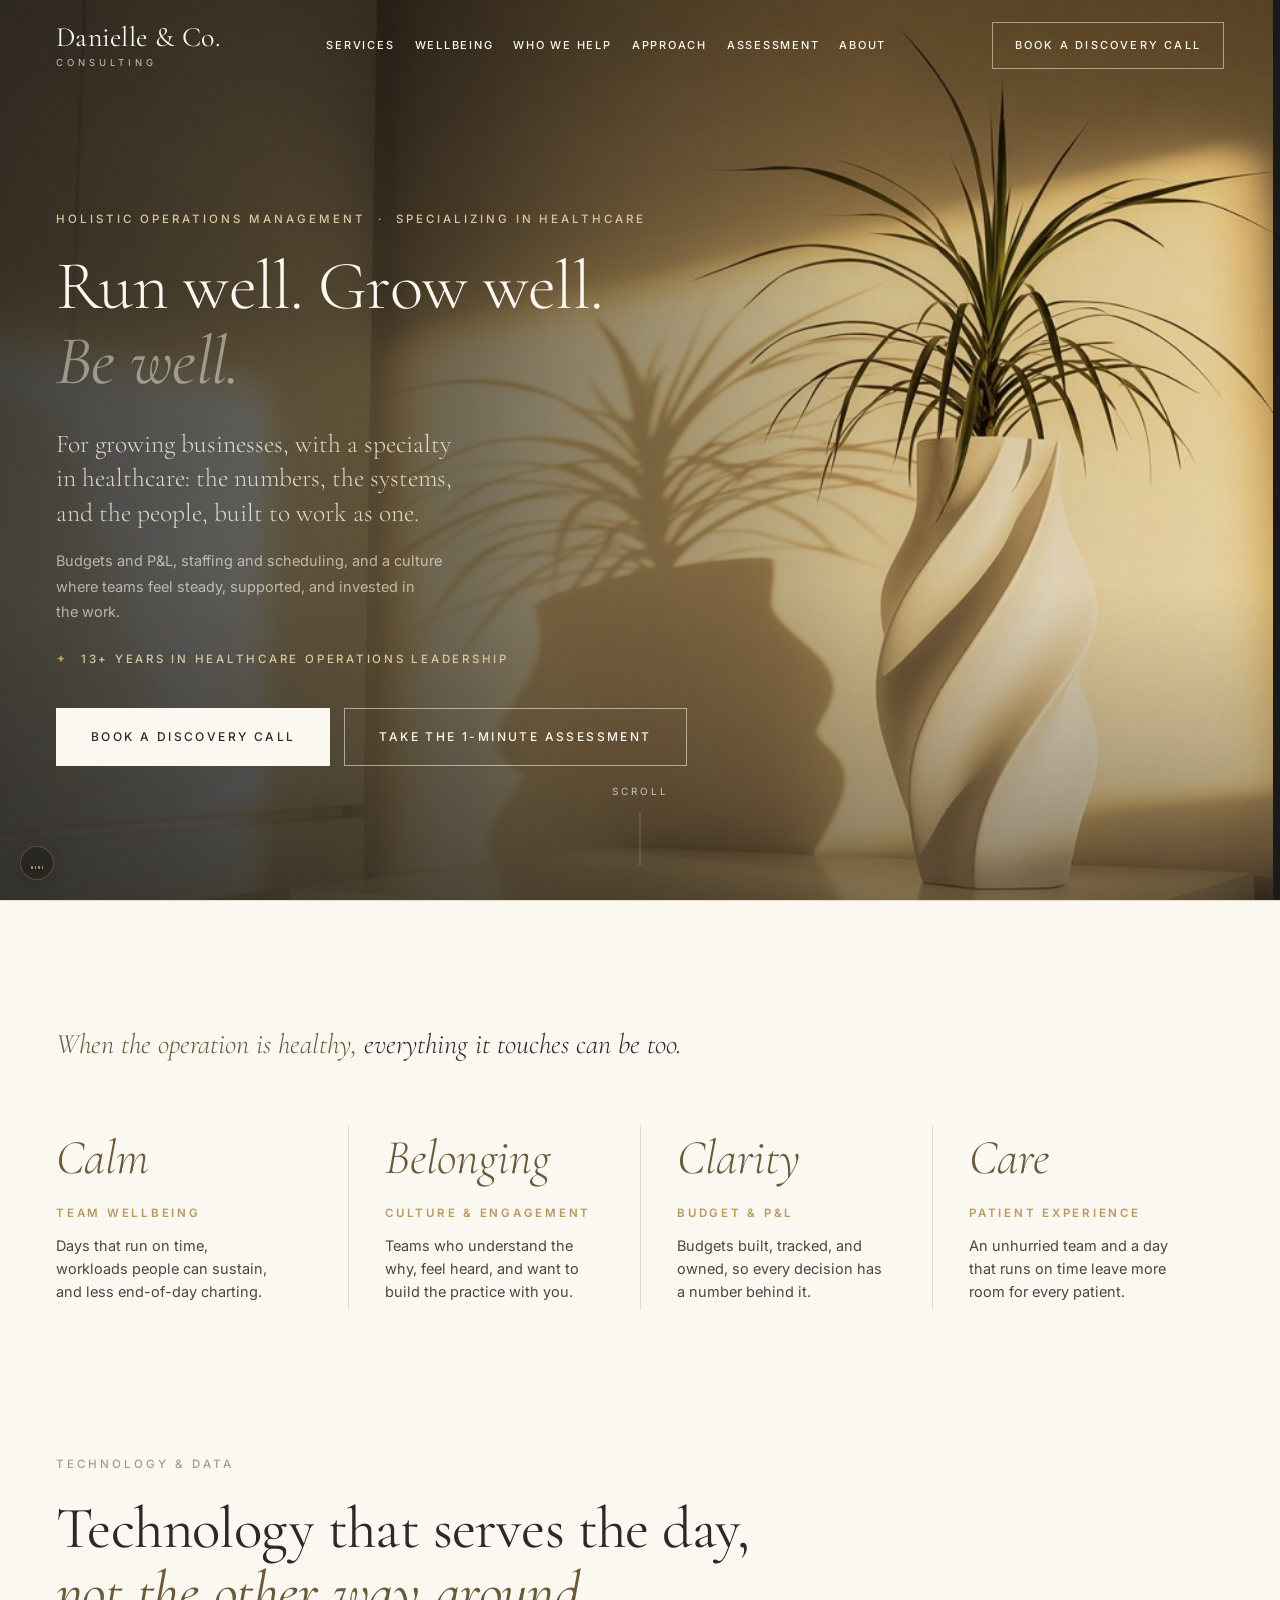
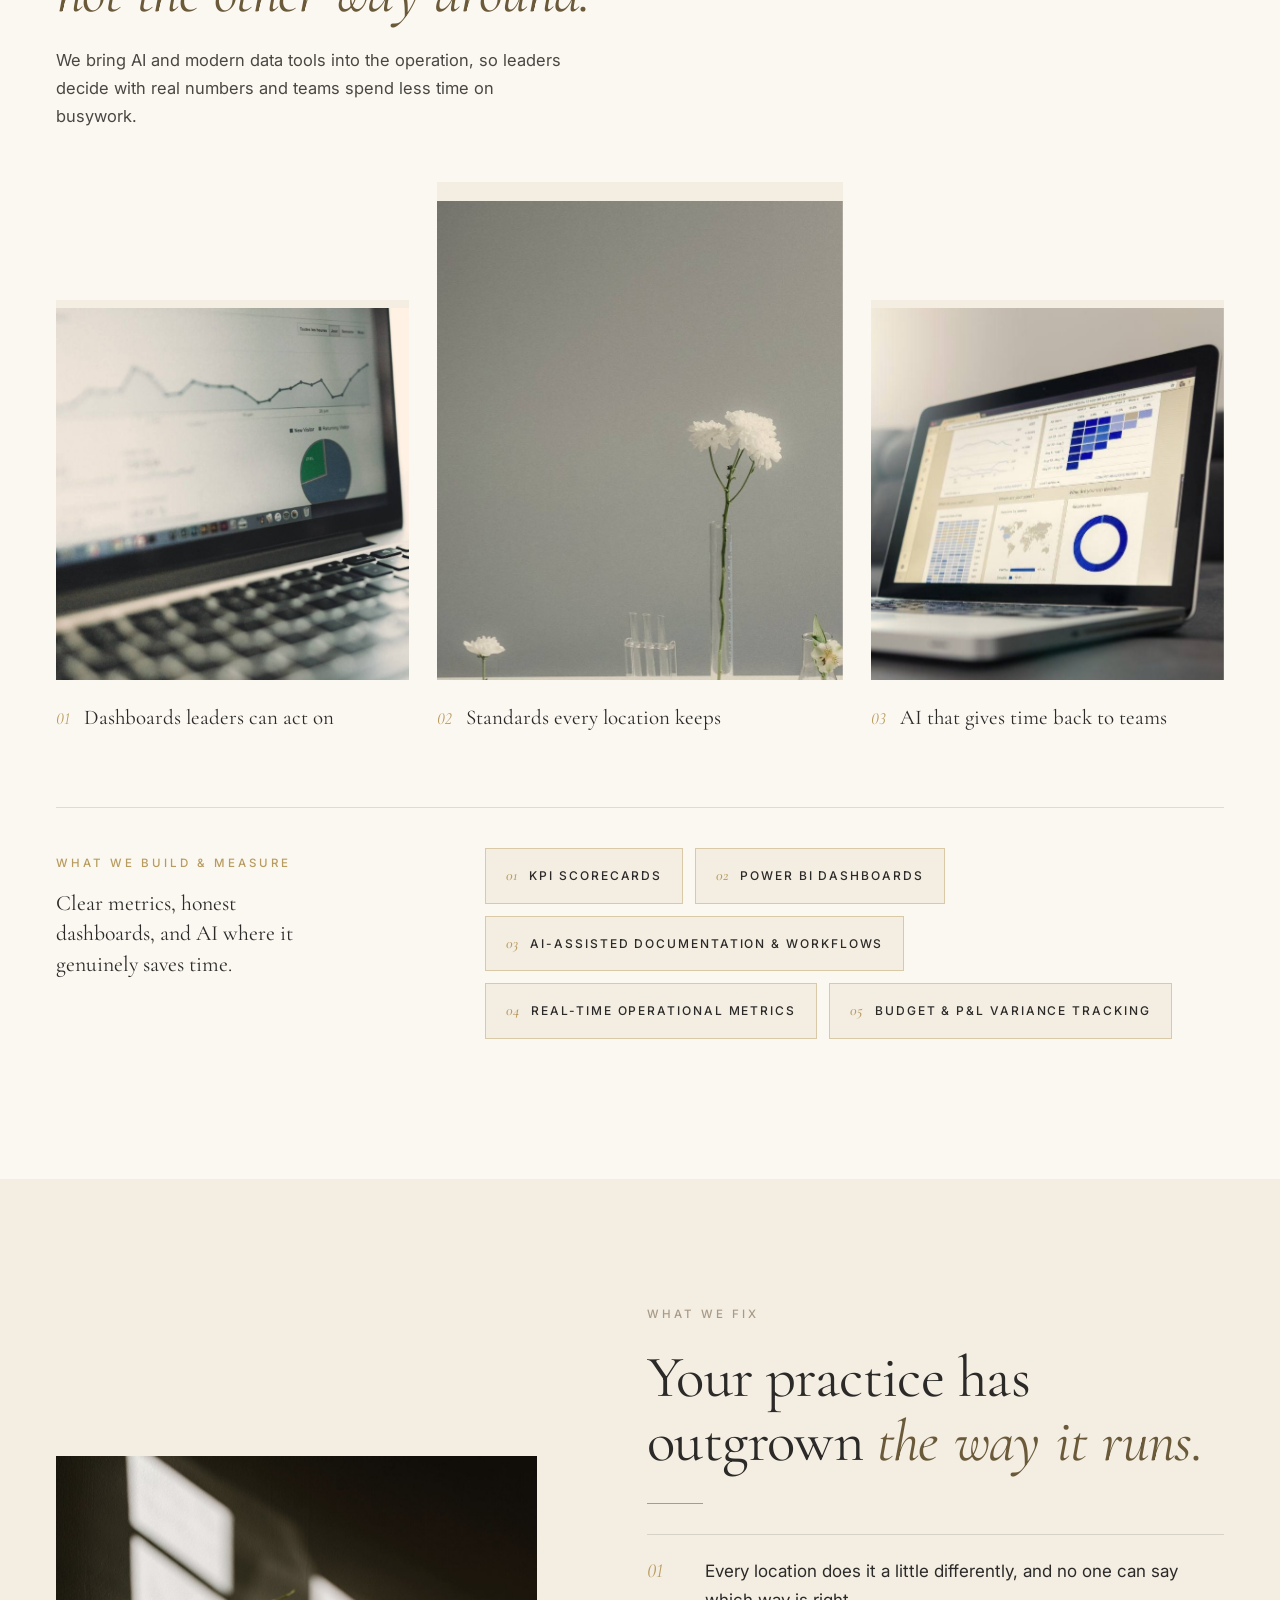
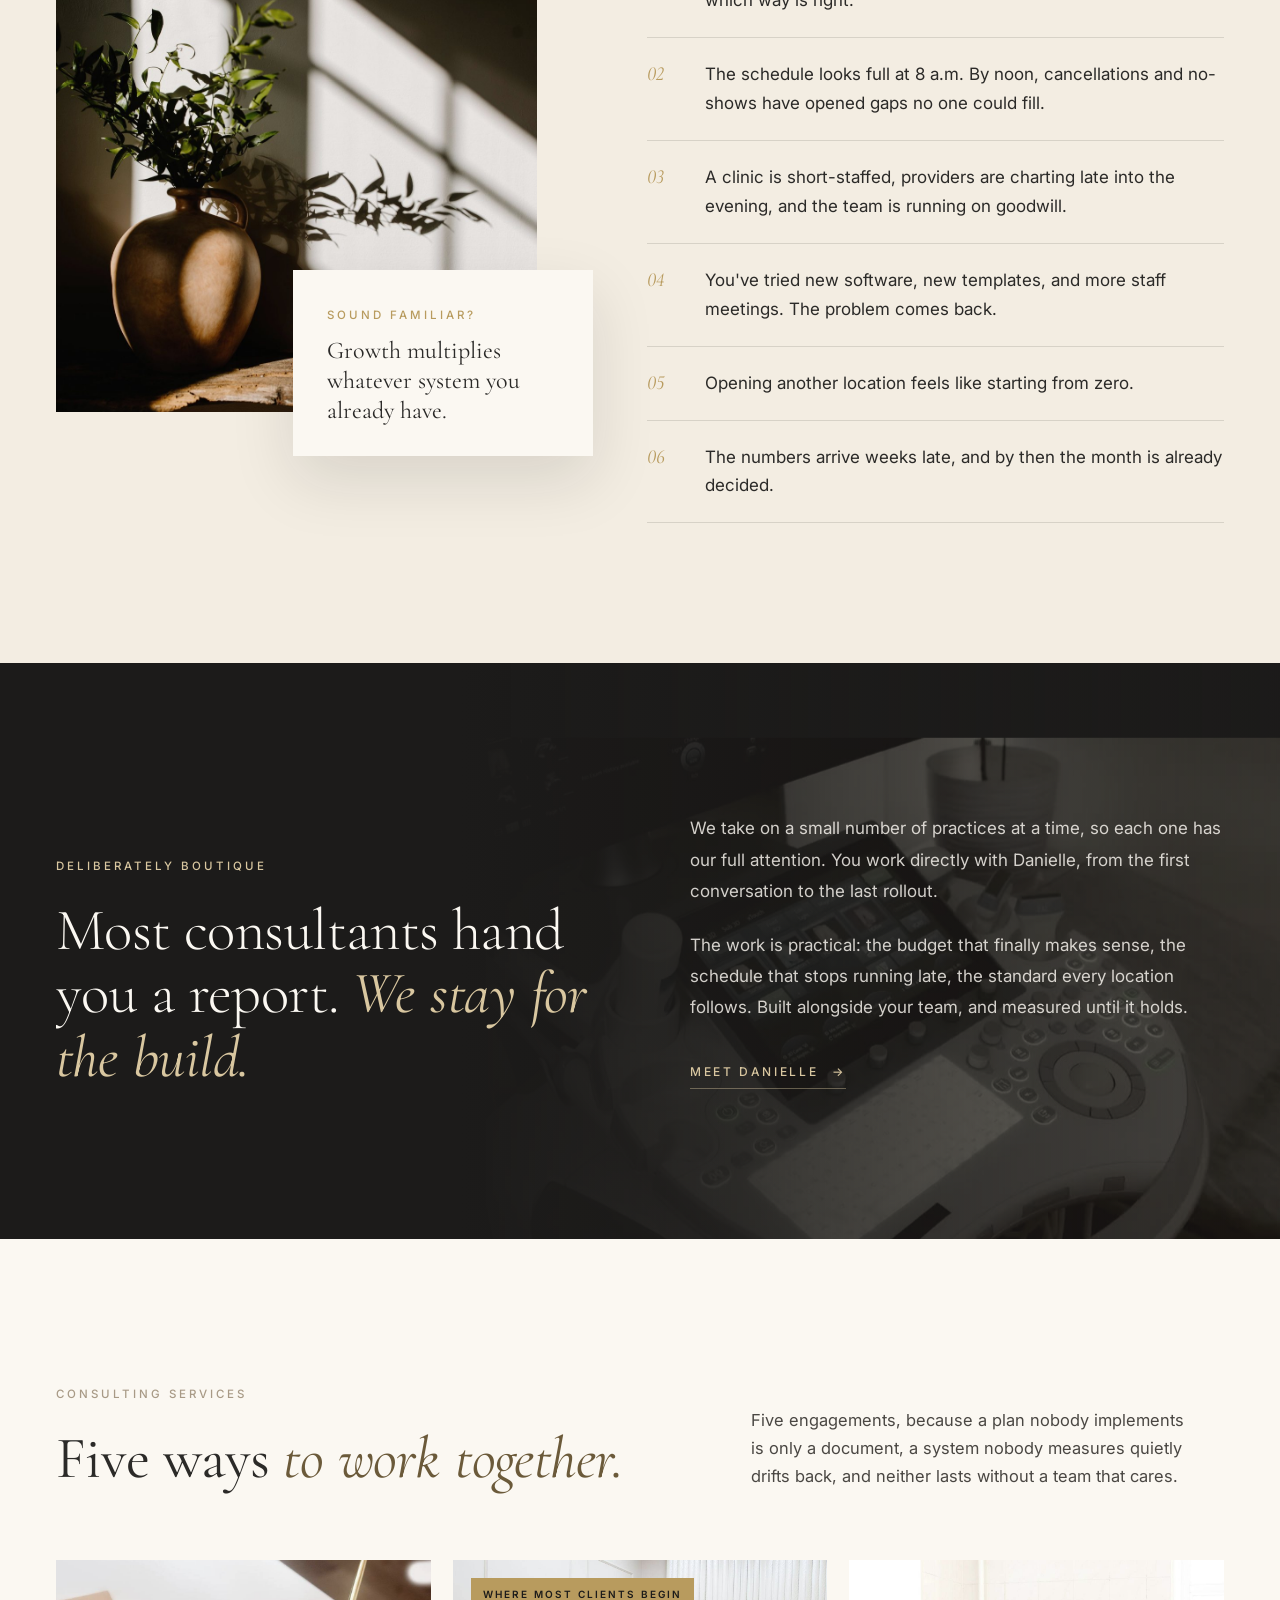
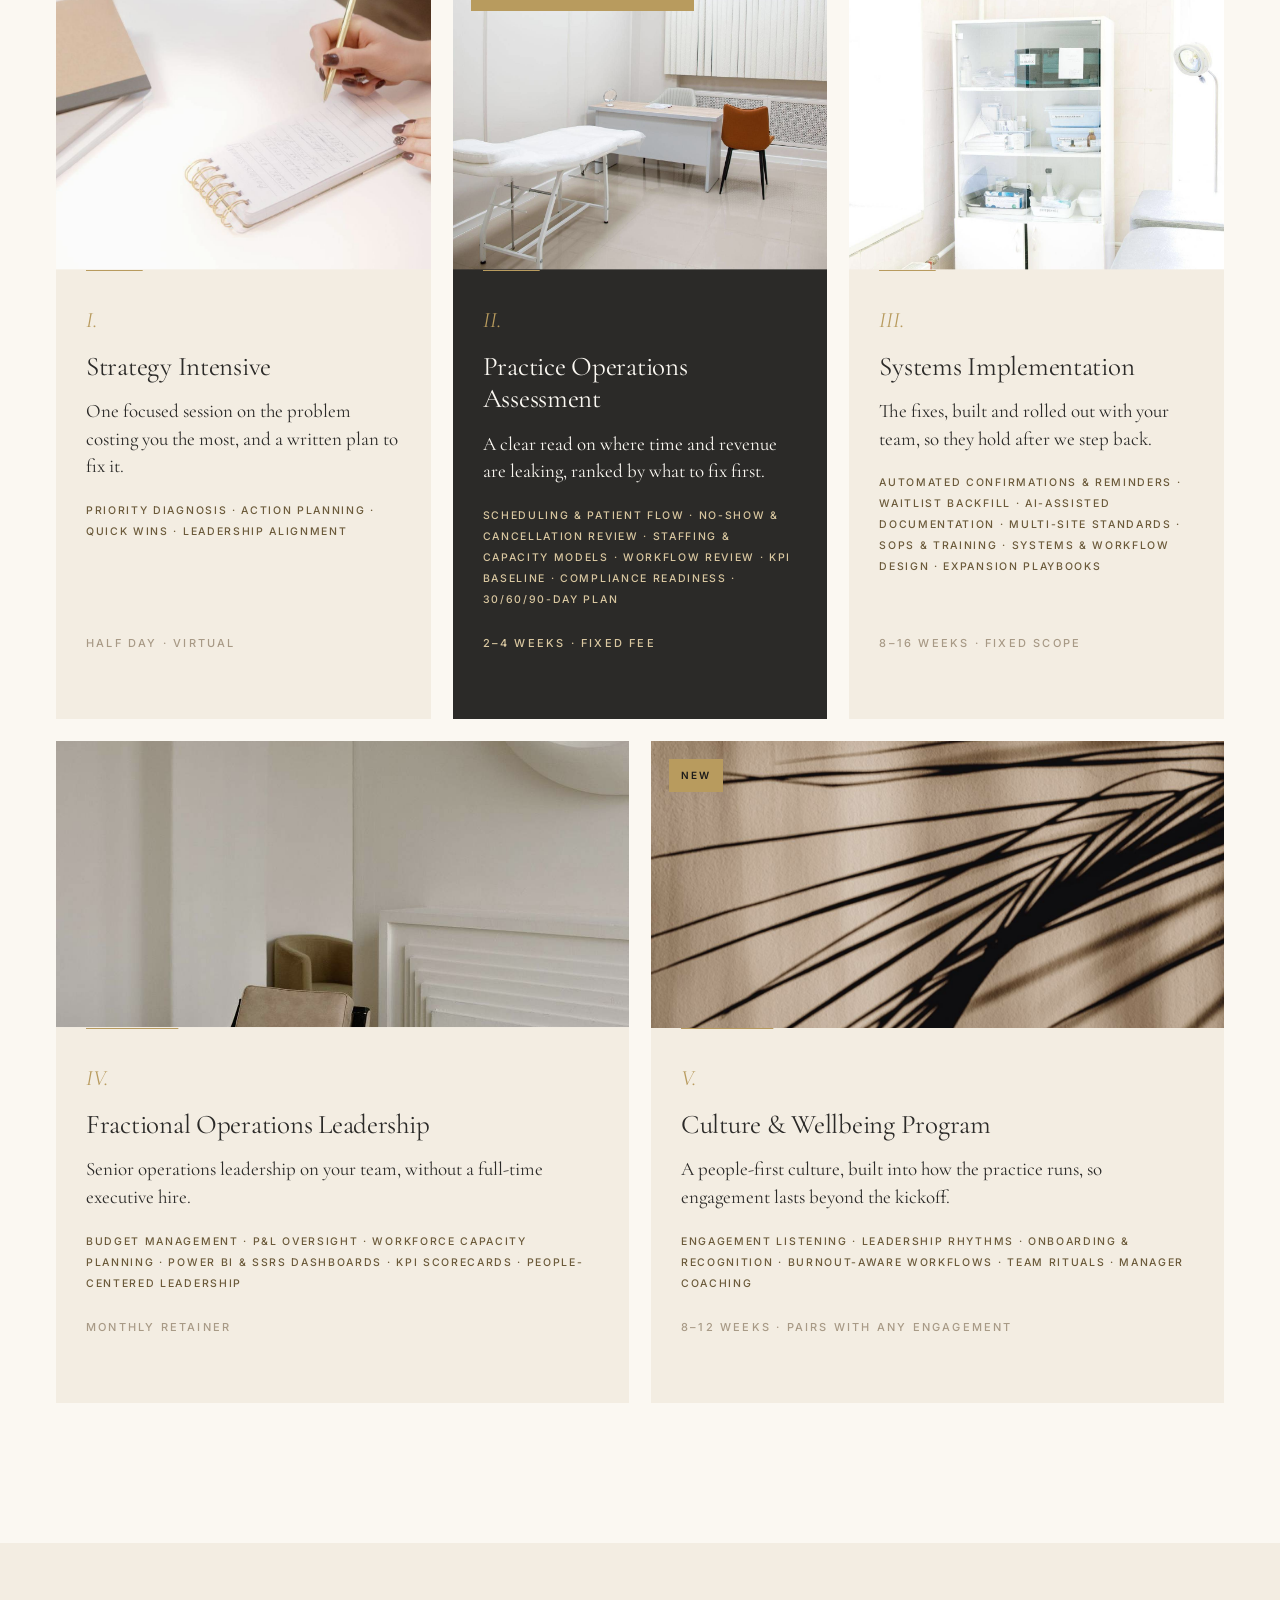
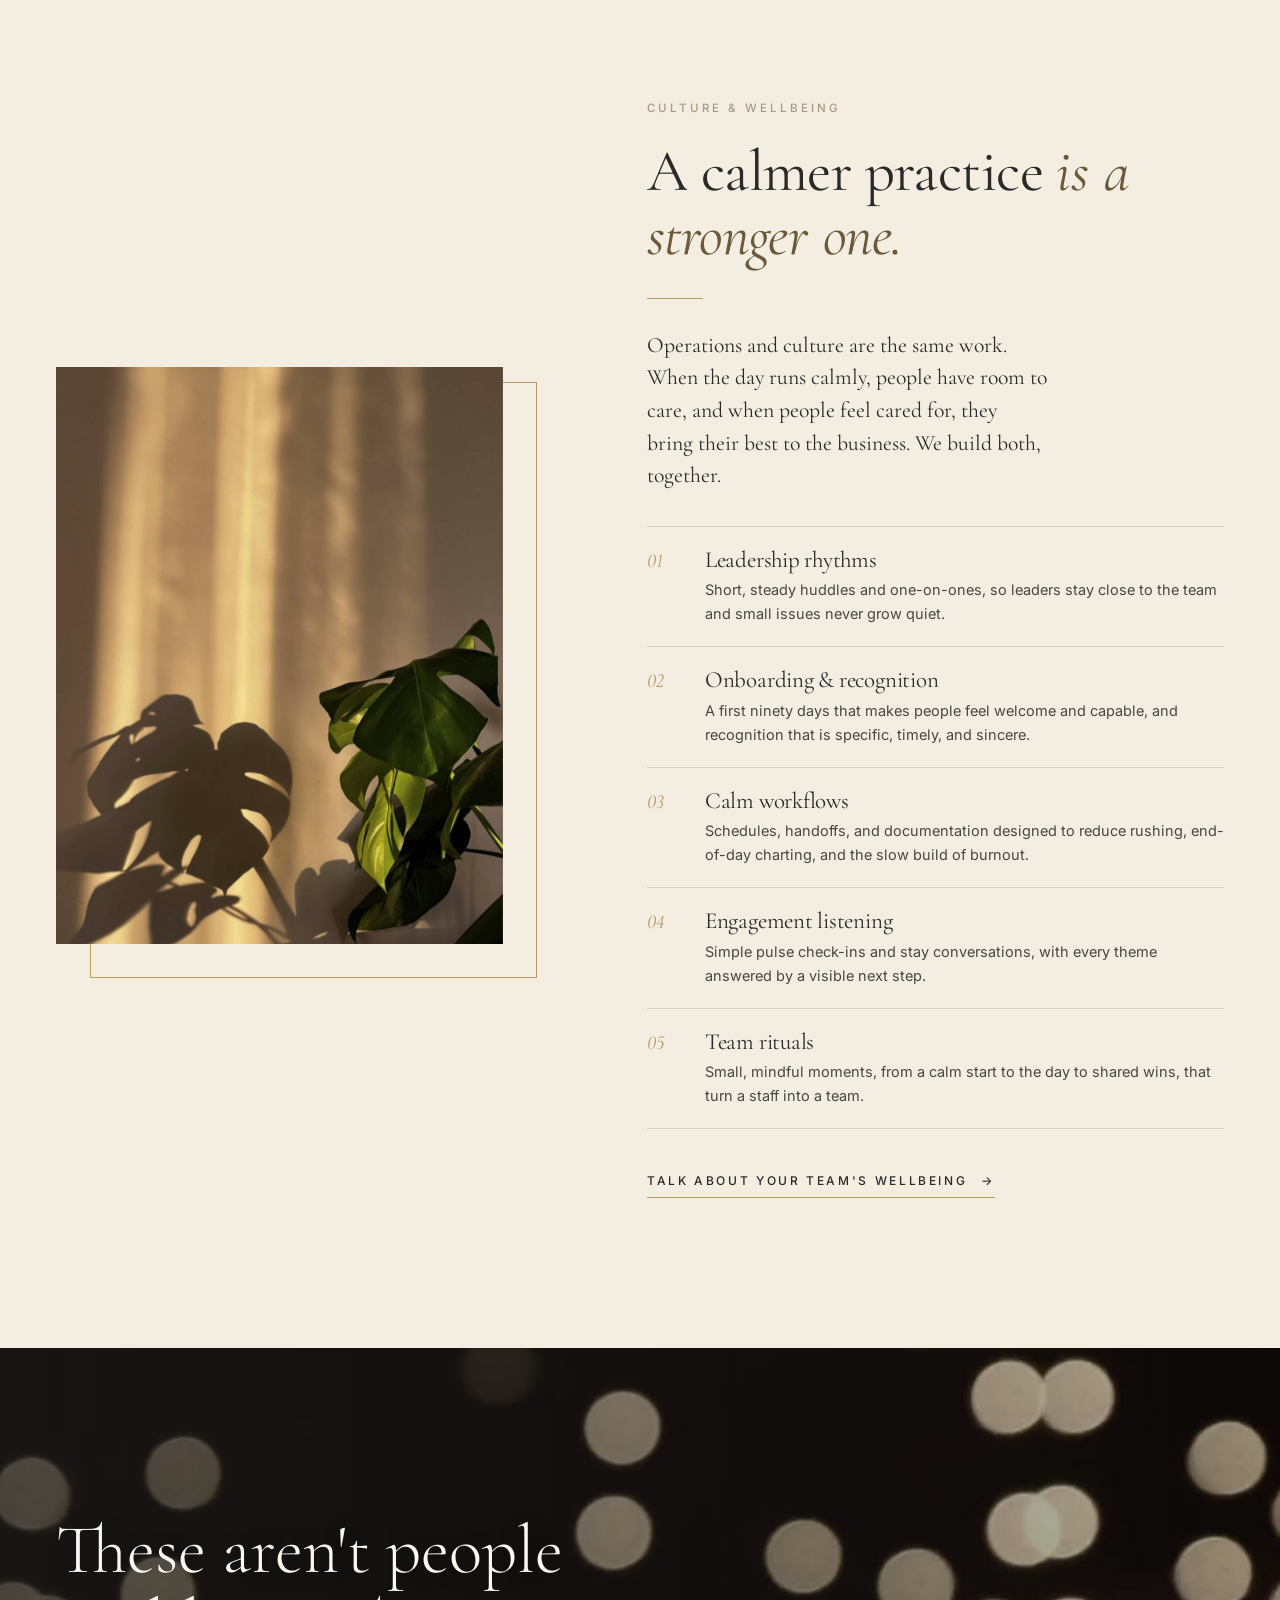
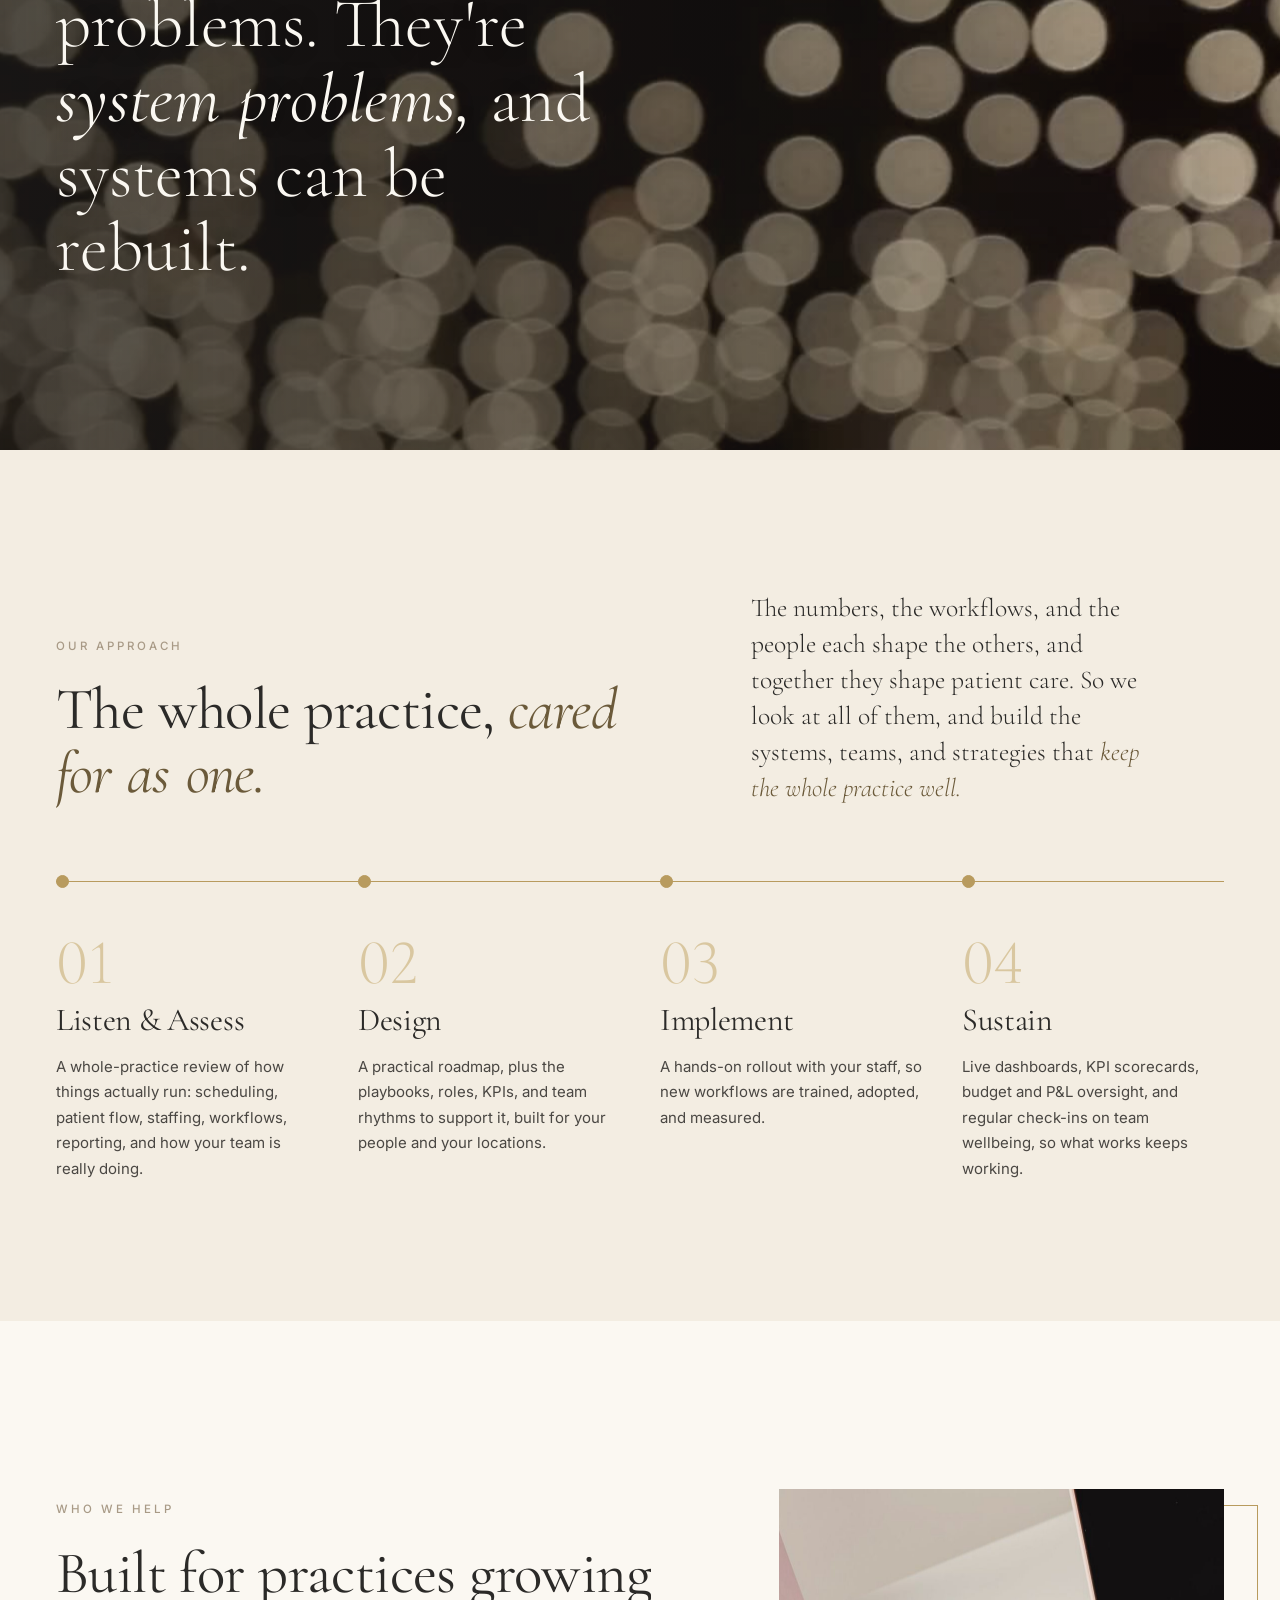
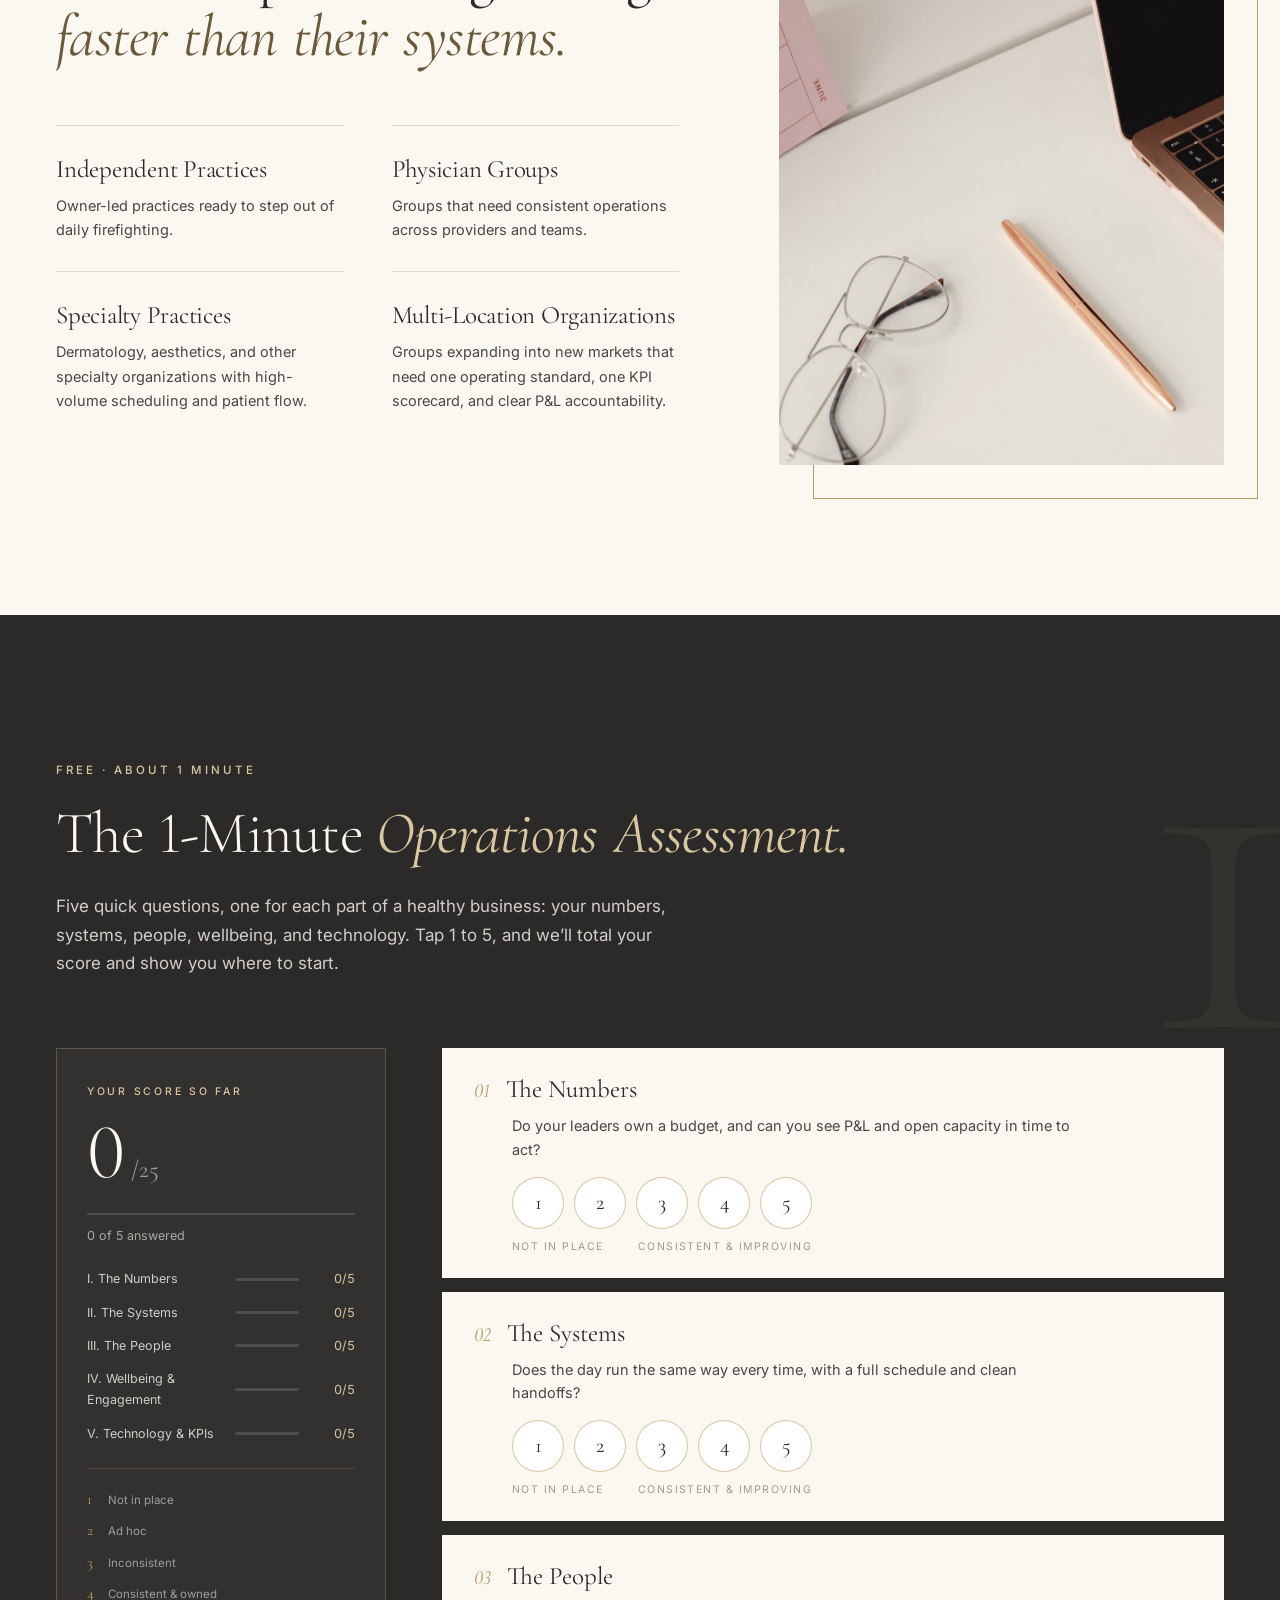
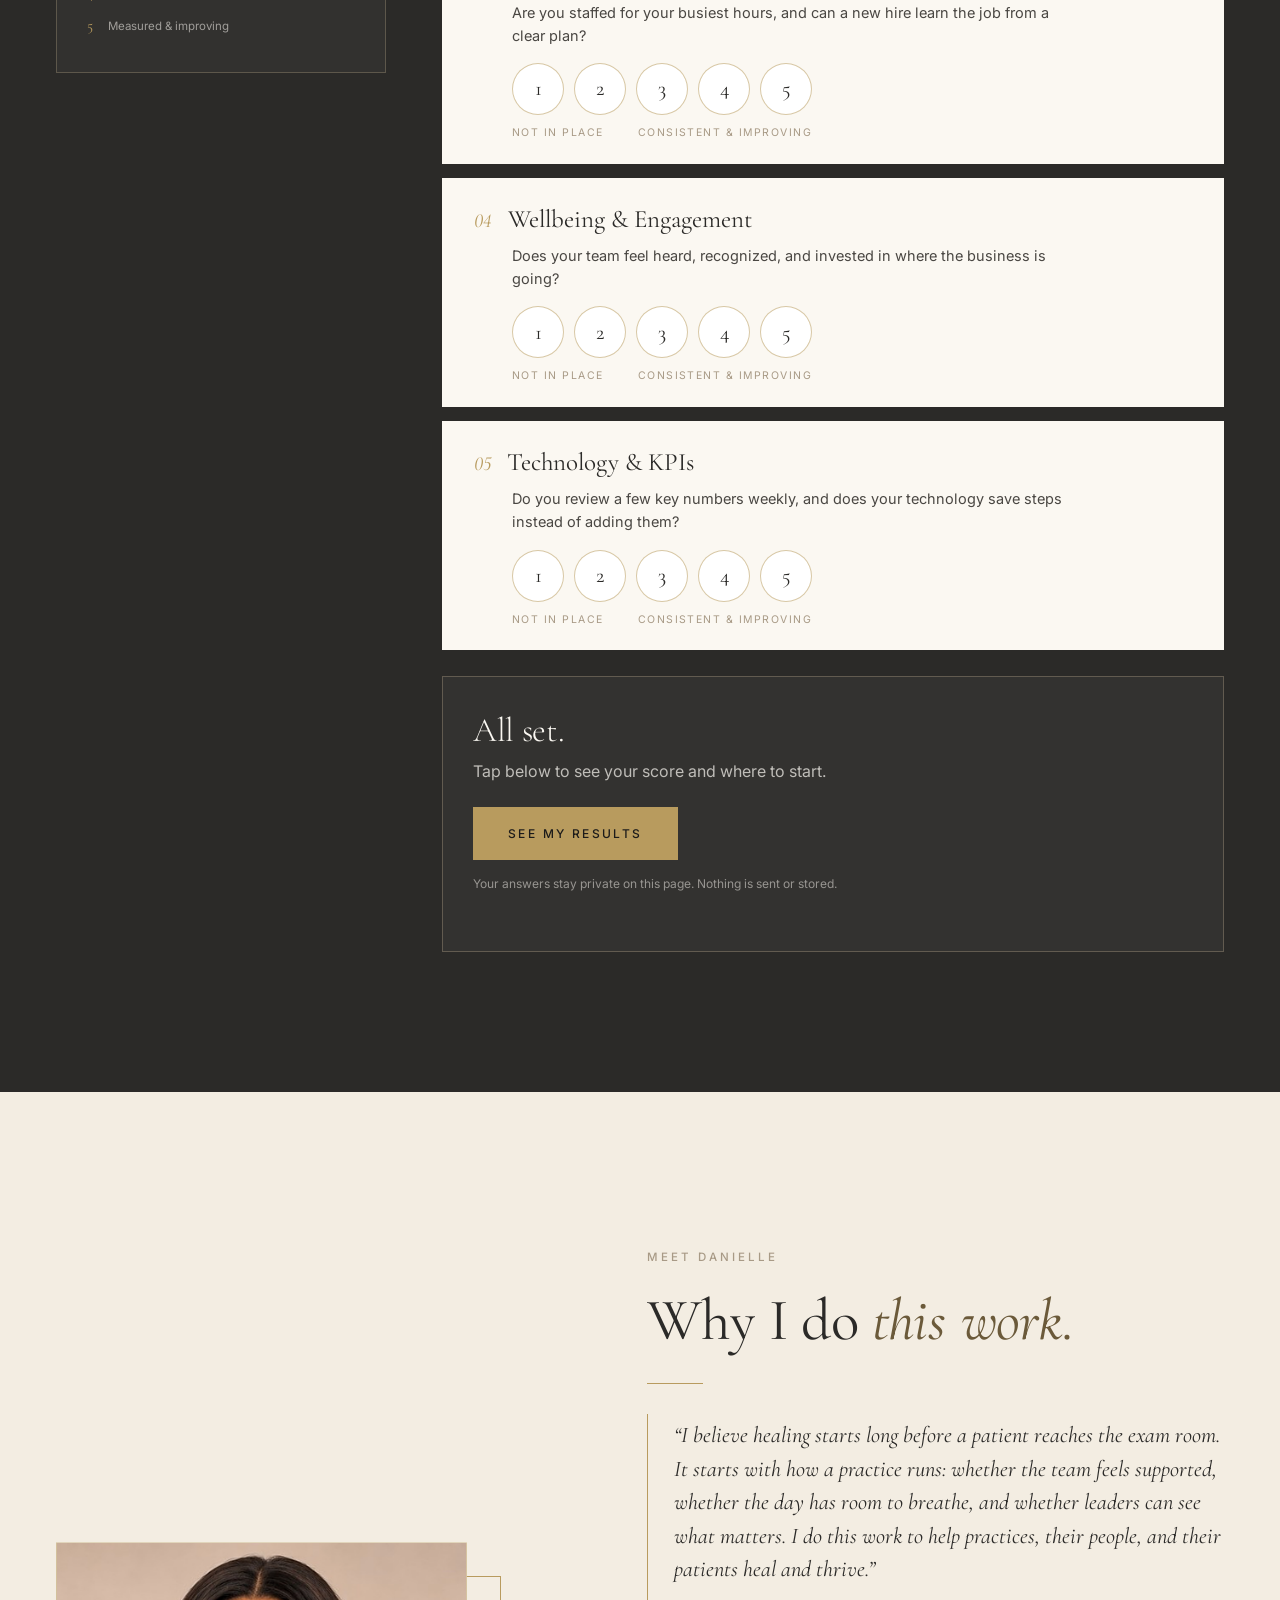
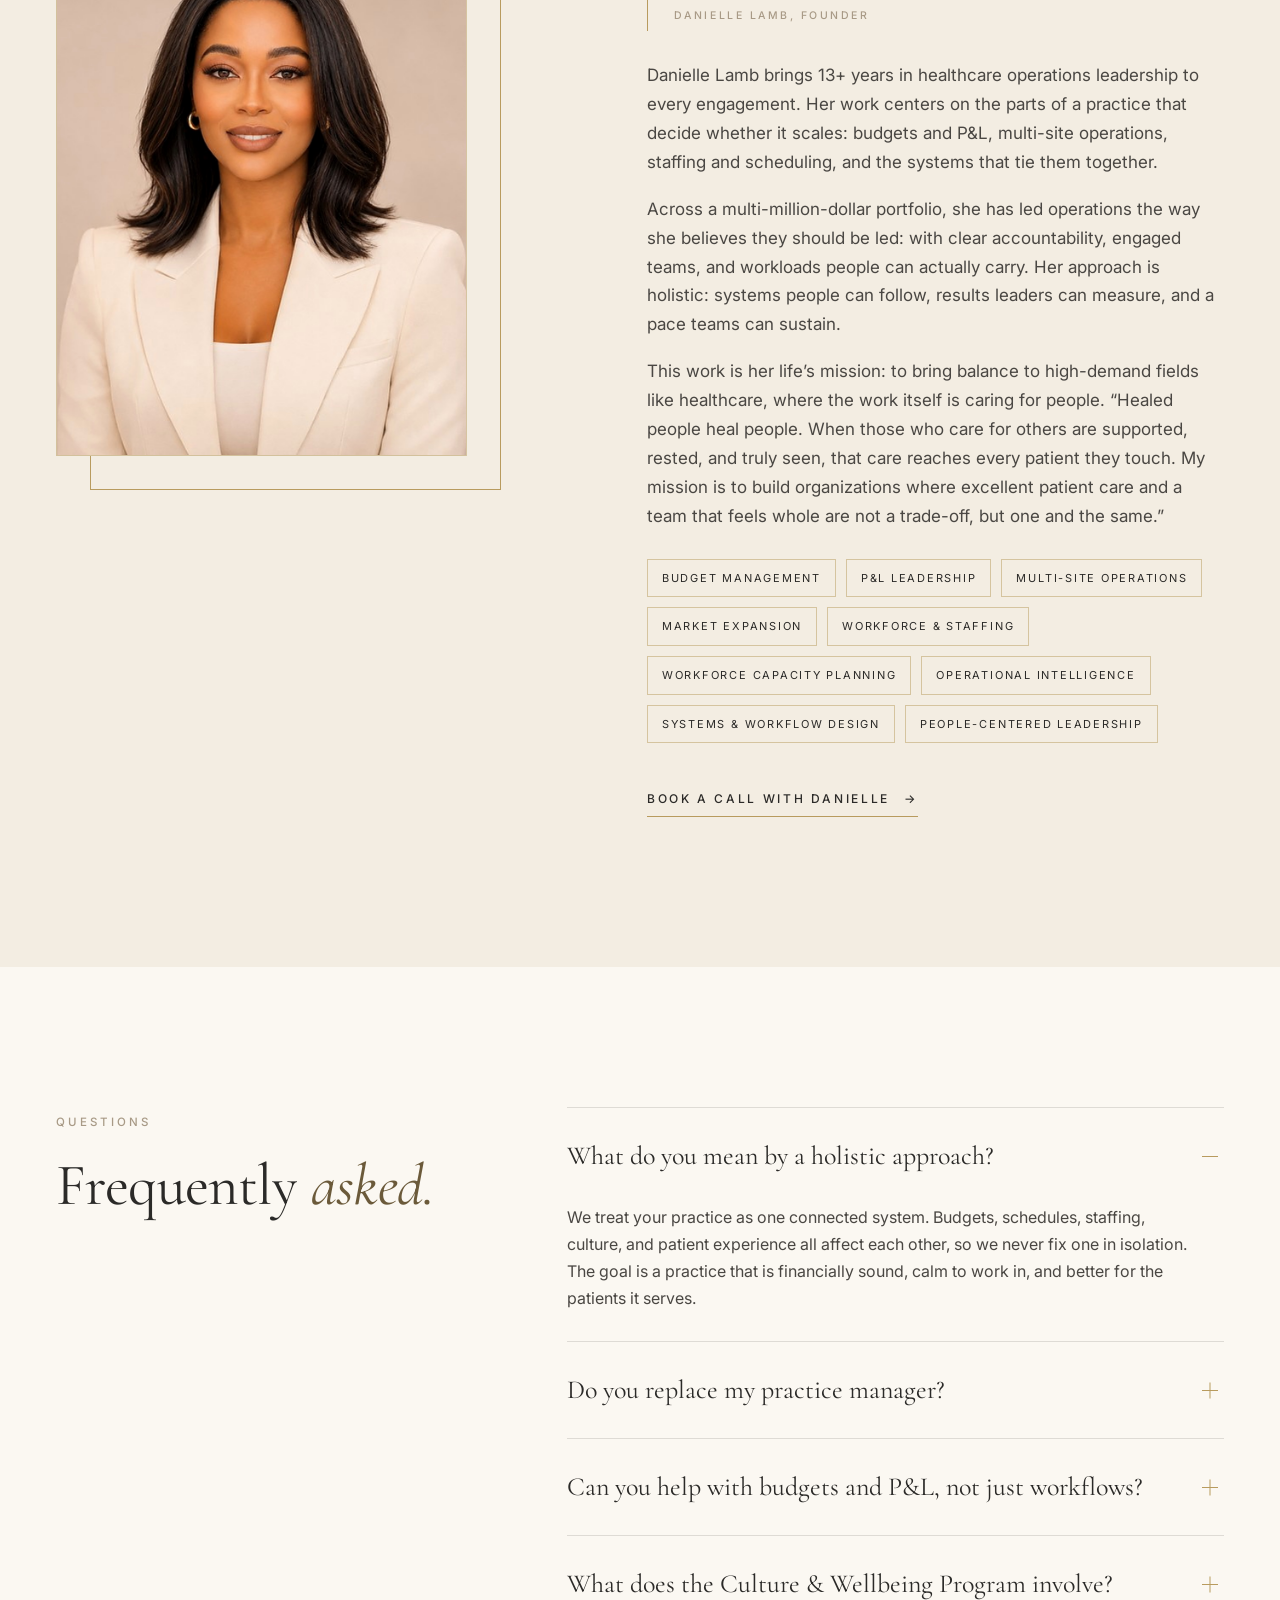
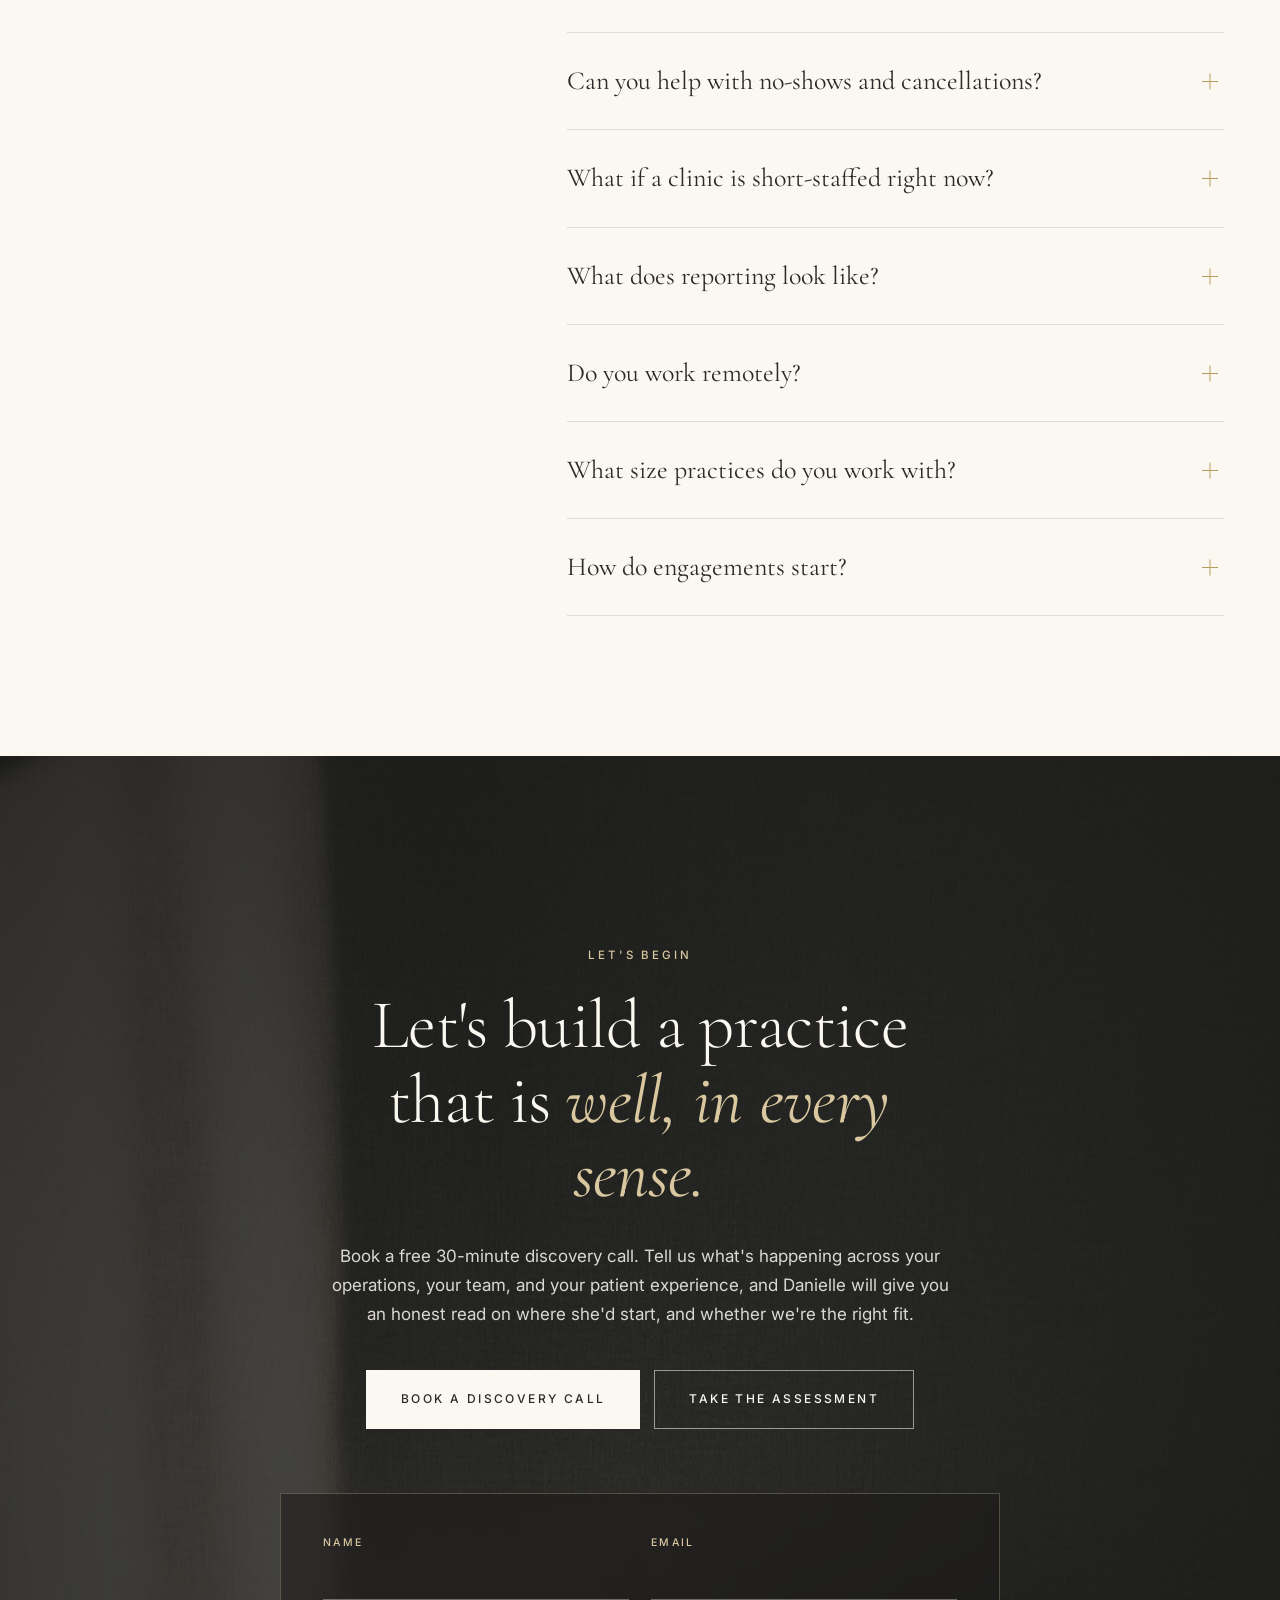
==== commit 28c832ee: "Quiz results on-page only, complimentary call CTA, music start fix, smaller sound button, sharper po" ====
--- a/index.html
+++ b/index.html
@@ -301,16 +301,11 @@
             </li>
             </ol>
             <div class="qz-details" id="qzDetails">
-              <h3>Almost there.</h3>
-              <p>Where should we send a copy of your results?</p>
-              <div class="qz-fields">
-                <label><span>Name</span><input type="text" name="name" required autocomplete="name"></label>
-                <label><span>Email</span><input type="email" name="email" required autocomplete="email"></label>
-                <label class="qz-wide"><span>Practice or business <em>(optional)</em></span><input type="text" name="practice" autocomplete="organization"></label>
-              </div>
+              <h3>All set.</h3>
+              <p>Tap below to see your score and where to start.</p>
               <p class="qz-msg" id="qzMsg" role="alert" hidden></p>
               <button class="btn btn-gold" type="submit">See my results</button>
-              <p class="fine">Your answers and results go to Danielle so she can follow up personally. Nothing else is shared.</p>
+              <p class="fine">Your answers stay private on this page. Nothing is sent or stored.</p>
             </div>
           </form>
           <div class="qz-results" id="qzResults" hidden tabindex="-1" aria-live="polite">
@@ -320,10 +315,9 @@
             <h4 class="qr-sub">Your two lowest areas, and where to start</h4>
             <ol class="qr-low" id="qrLow"></ol>
             <div class="qr-cta">
-              <p>Want a second set of eyes on your results? Let&rsquo;s talk through them together.</p>
-              <a href="#contact-form" class="btn btn-gold" id="qrBook">Book your discovery call</a>
+              <p>Want a second set of eyes on your results? Let&rsquo;s talk through them together on a complimentary call.</p>
+              <a href="#contact-form" class="btn btn-gold" id="qrBook">Book your complimentary call</a>
             </div>
-            <p class="qr-status" id="qrStatus"></p>
             <p class="qr-links"><button type="button" id="qrRetake">Retake the assessment</button></p>
           </div>
         </div>
@@ -335,7 +329,7 @@
   <section class="about" id="about">
     <div class="wrap about-grid">
       <div class="about-visual">
-        <div class="portrait has-photo reveal-img" data-cursor="Hello"><img src="img/danielle-lamb-portrait.jpg" alt="Danielle Lamb, founder of Danielle &amp; Co. Consulting" width="600" height="600" loading="lazy"></div>
+        <div class="portrait has-photo reveal-img" data-cursor="Hello"><img src="img/danielle-lamb-portrait.jpg" alt="Danielle Lamb, founder of Danielle &amp; Co. Consulting" width="1200" height="1200" loading="lazy"></div>
       </div>
       <div class="about-copy">
         <span class="eyebrow reveal">Meet Danielle</span>
--- a/styles.css
+++ b/styles.css
@@ -660,3 +660,12 @@
 @media (max-width:980px){.qz-total{grid-row:2/4}.qz-progress{grid-column:2;align-self:end}}.assess{overflow:hidden;overflow:clip}
 .music-credit{text-align:right}@media (max-width:980px){.qz-side{top:84px}}@media (max-width:640px){.music-credit{text-align:left;padding-bottom:64px}}
 .qz>*{min-width:0}@media (max-width:980px){.qz:has(.qz-results:not([hidden])) .qz-side{display:none}.qz-card{max-width:100%;box-sizing:border-box}}@media (max-width:640px){.qr-pillars li{grid-template-columns:1fr 70px 36px;gap:10px}}
+
+/* v5: smaller, quieter sound toggle (icon only) */
+.sound-toggle{left:20px;bottom:20px;width:34px;height:34px;padding:0;gap:0;justify-content:center;background:rgba(28,27,26,.55);border-color:rgba(184,155,94,.35);box-shadow:0 6px 18px rgba(0,0,0,.12)}
+.sound-toggle .st-label,.sound-toggle .st-state{position:absolute;width:1px;height:1px;overflow:hidden;clip:rect(0 0 0 0);white-space:nowrap}
+.sound-toggle .eq{width:12px;height:11px}
+.sound-toggle:not(.is-on) .eq i{opacity:.6}
+.sound-toggle.is-armed{animation:heroIn 1s var(--ease-out) 2.4s forwards, stPulse 2.8s ease-in-out 3.4s infinite}
+@keyframes stPulse{0%,100%{box-shadow:0 6px 18px rgba(0,0,0,.12),0 0 0 0 rgba(184,155,94,.35)}50%{box-shadow:0 6px 18px rgba(0,0,0,.12),0 0 0 7px rgba(184,155,94,0)}}
+@media (max-width:640px){.sound-toggle{left:12px;bottom:12px;width:30px;height:30px;padding:0}}
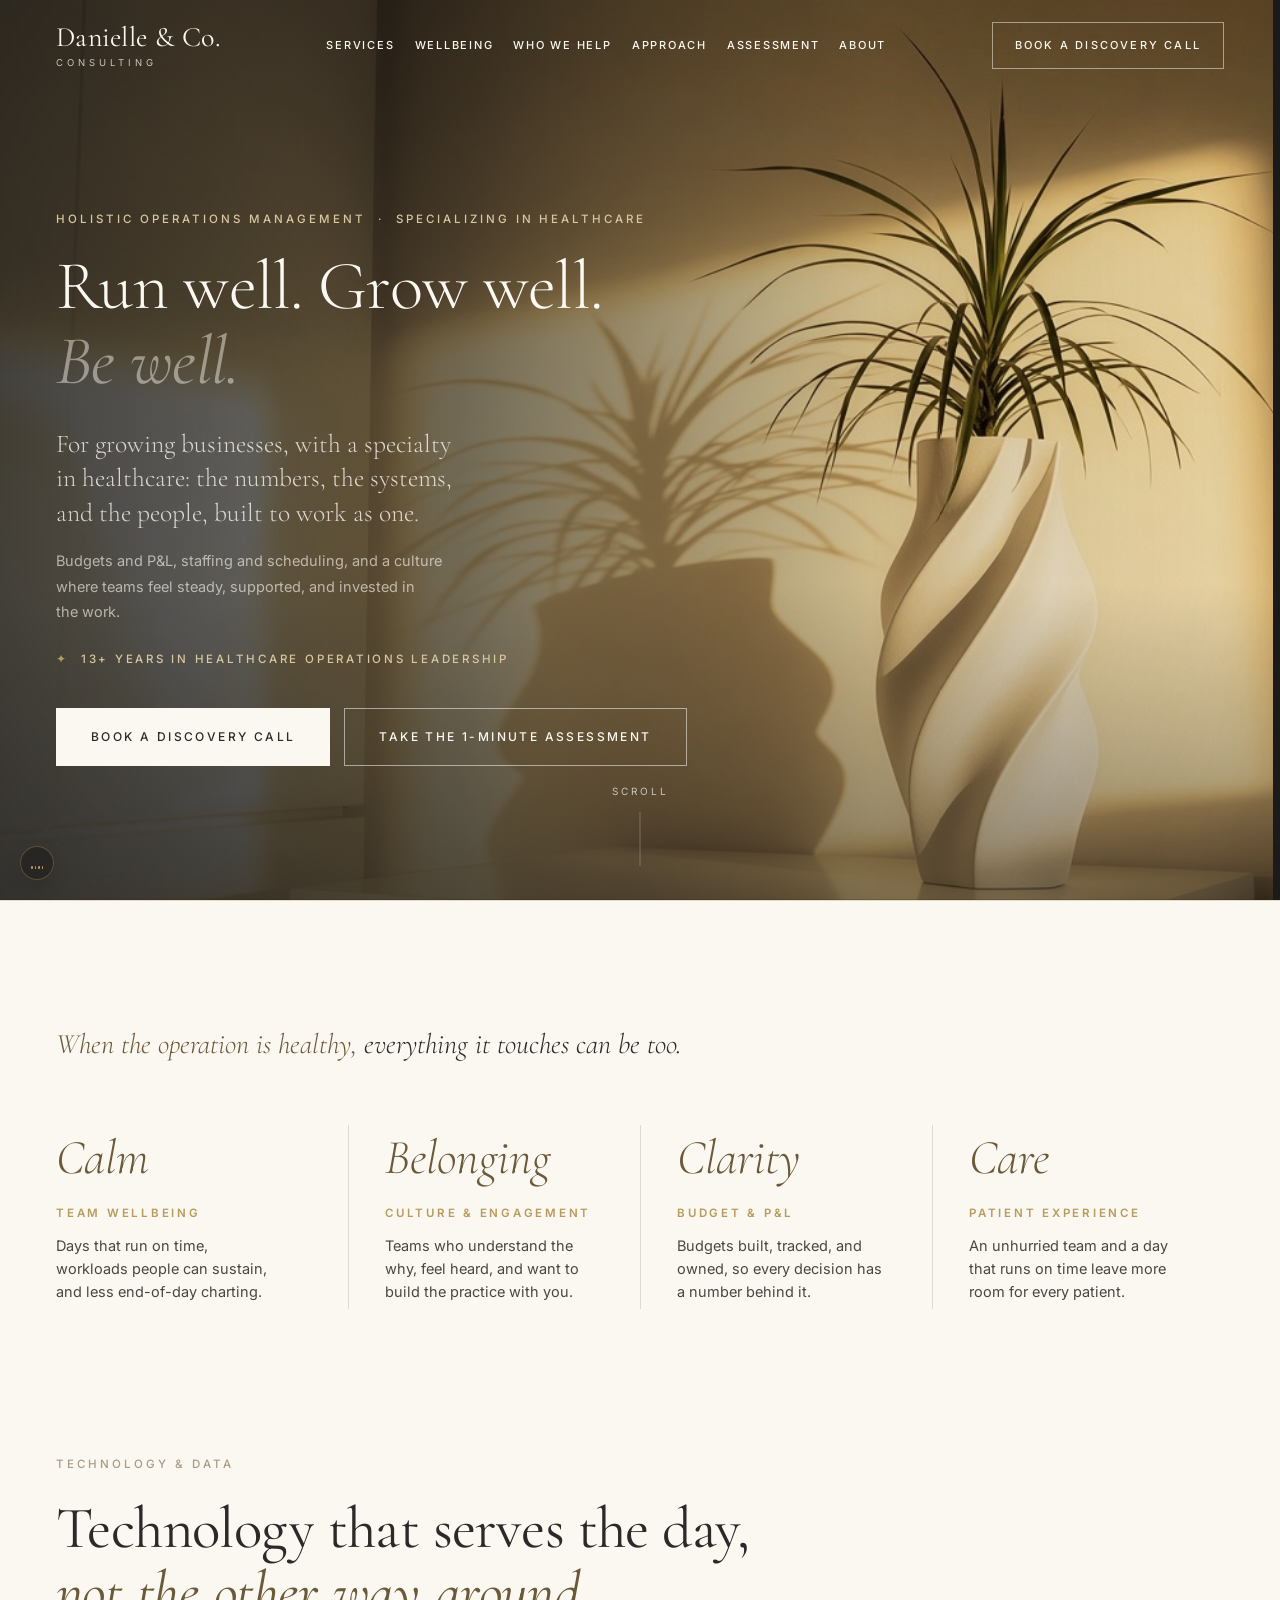
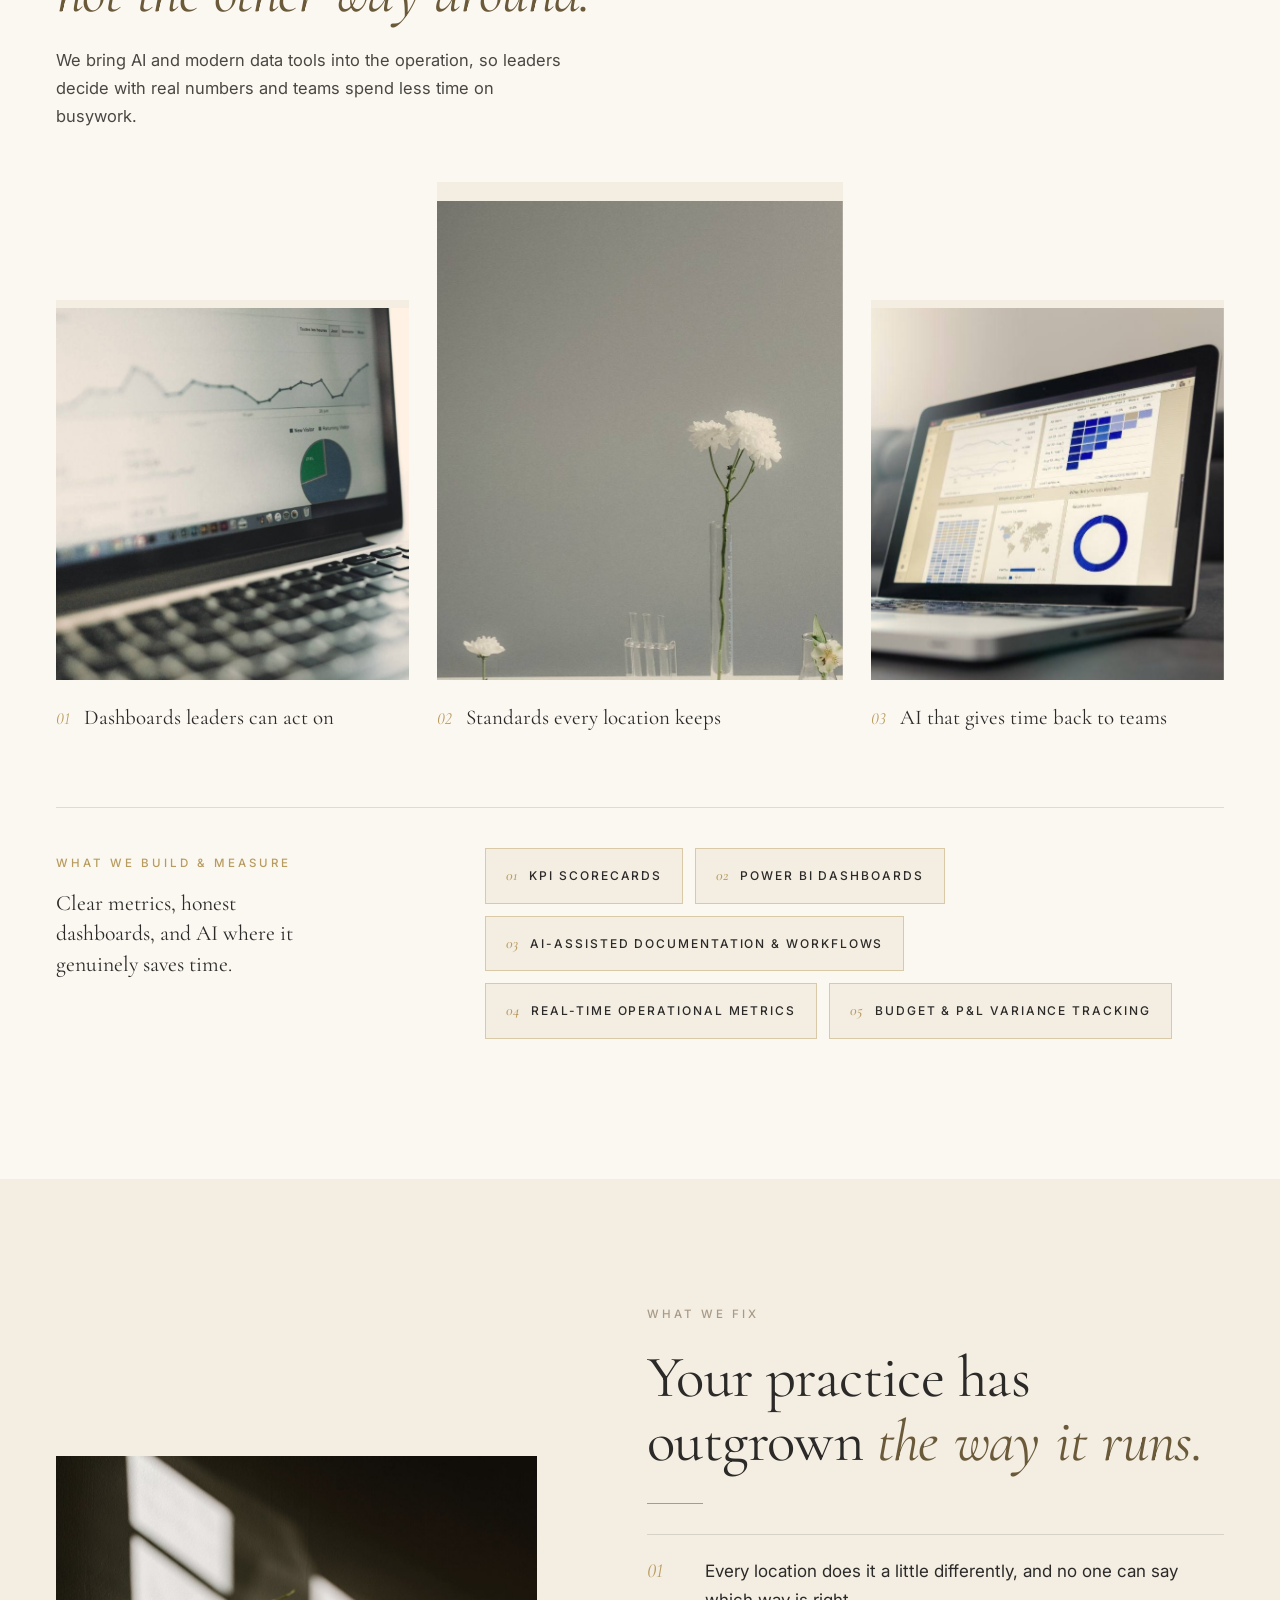
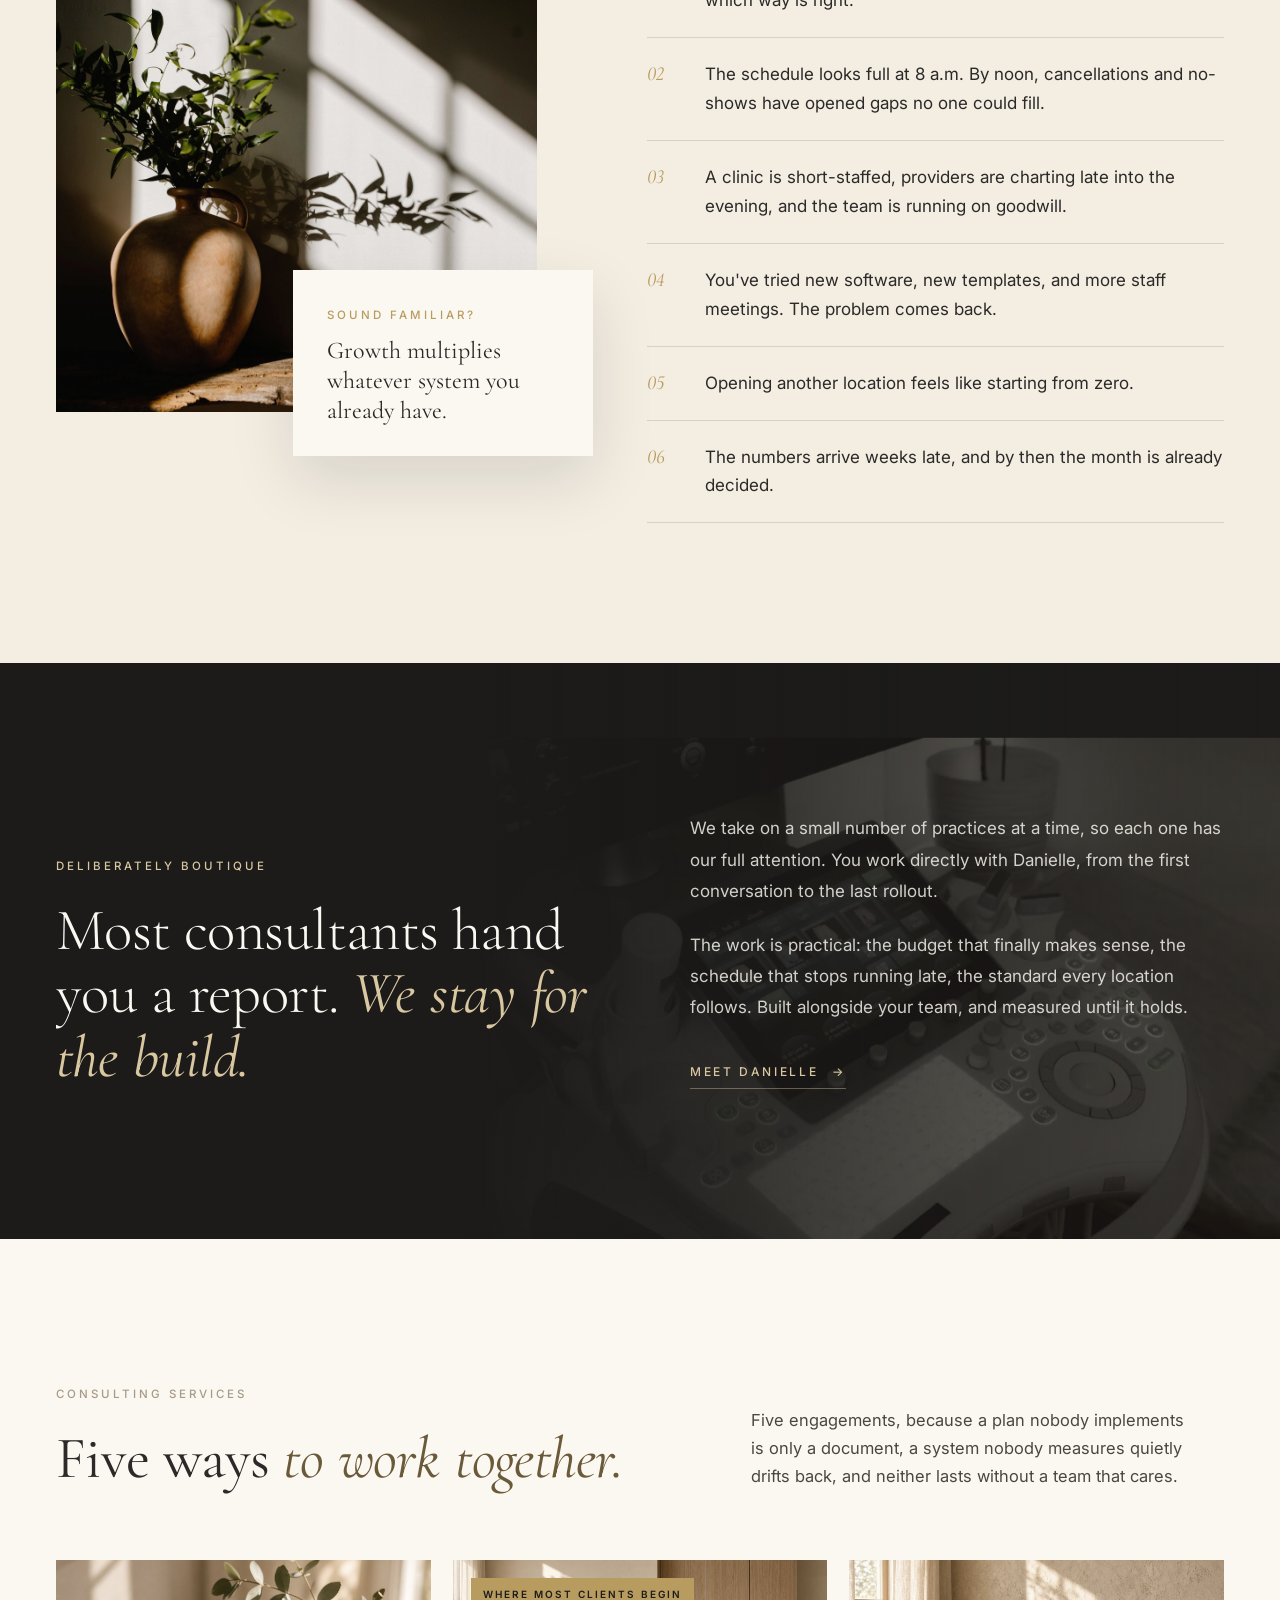
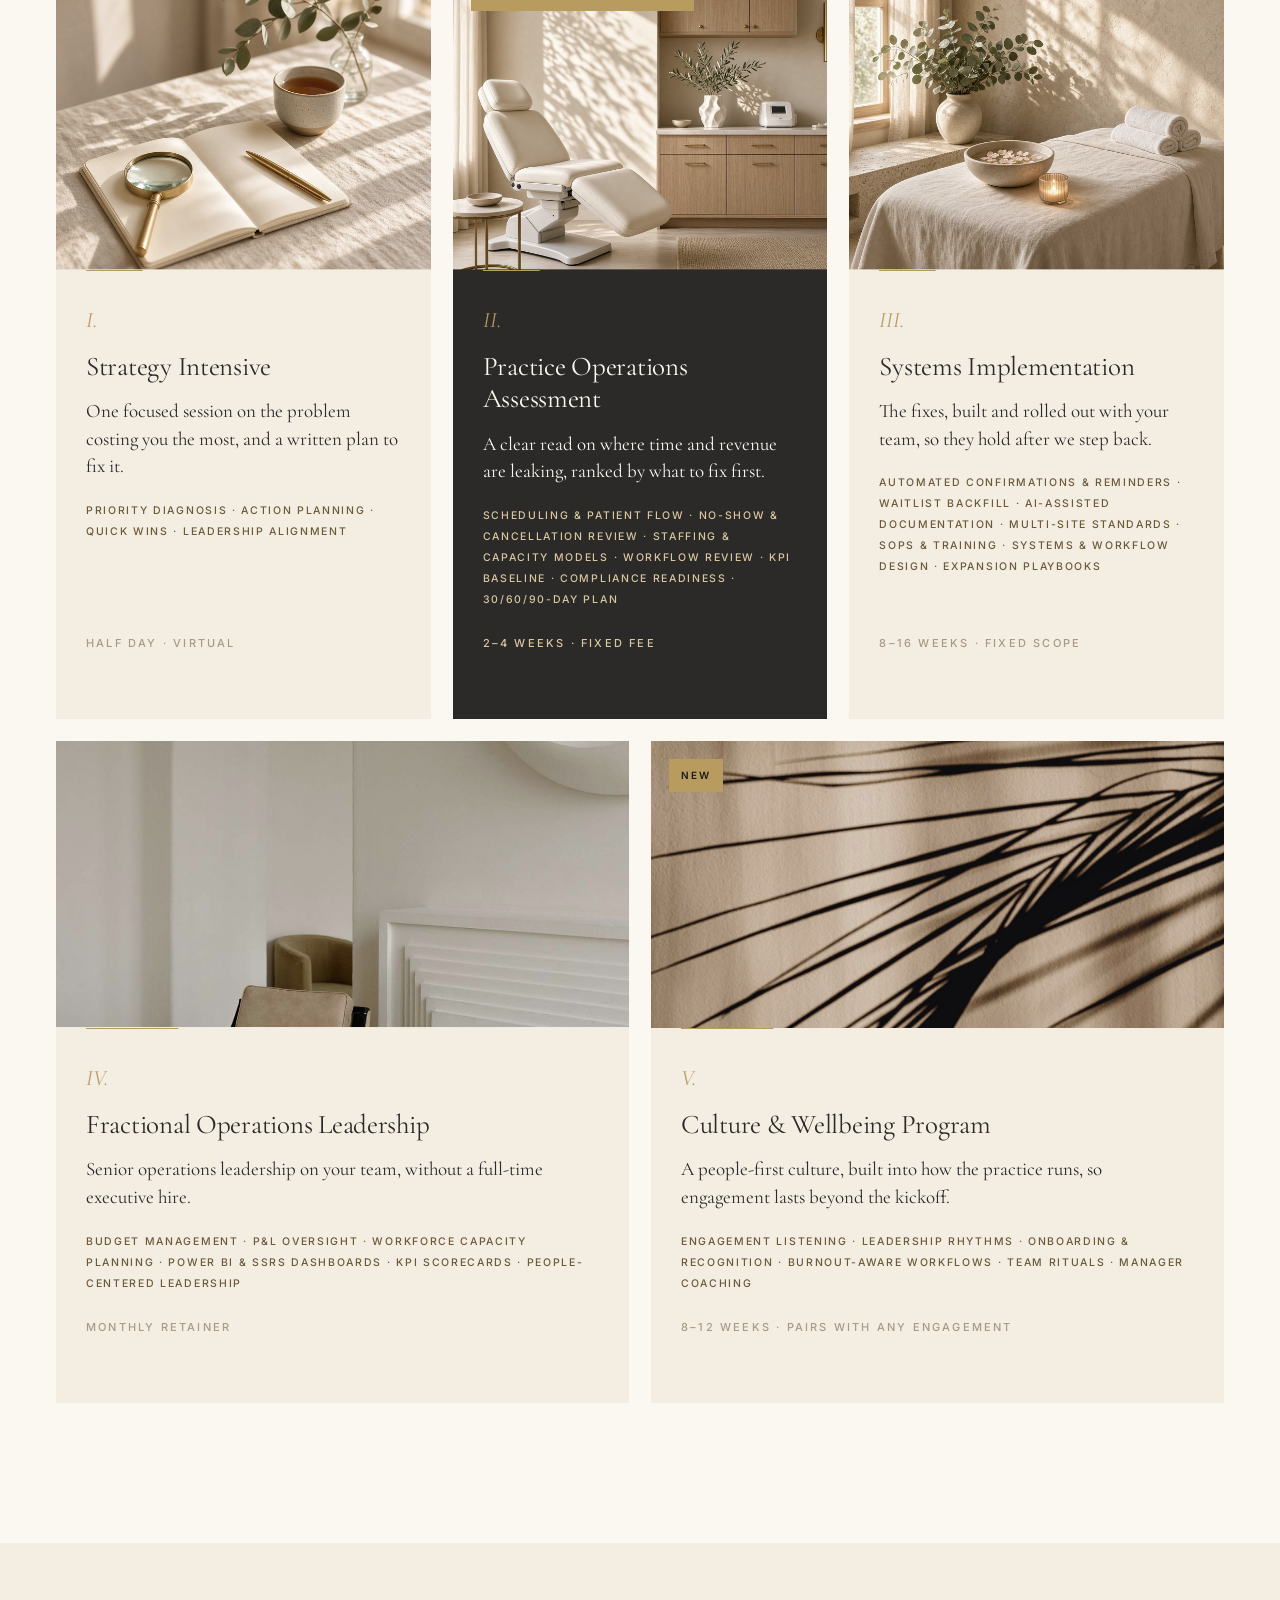
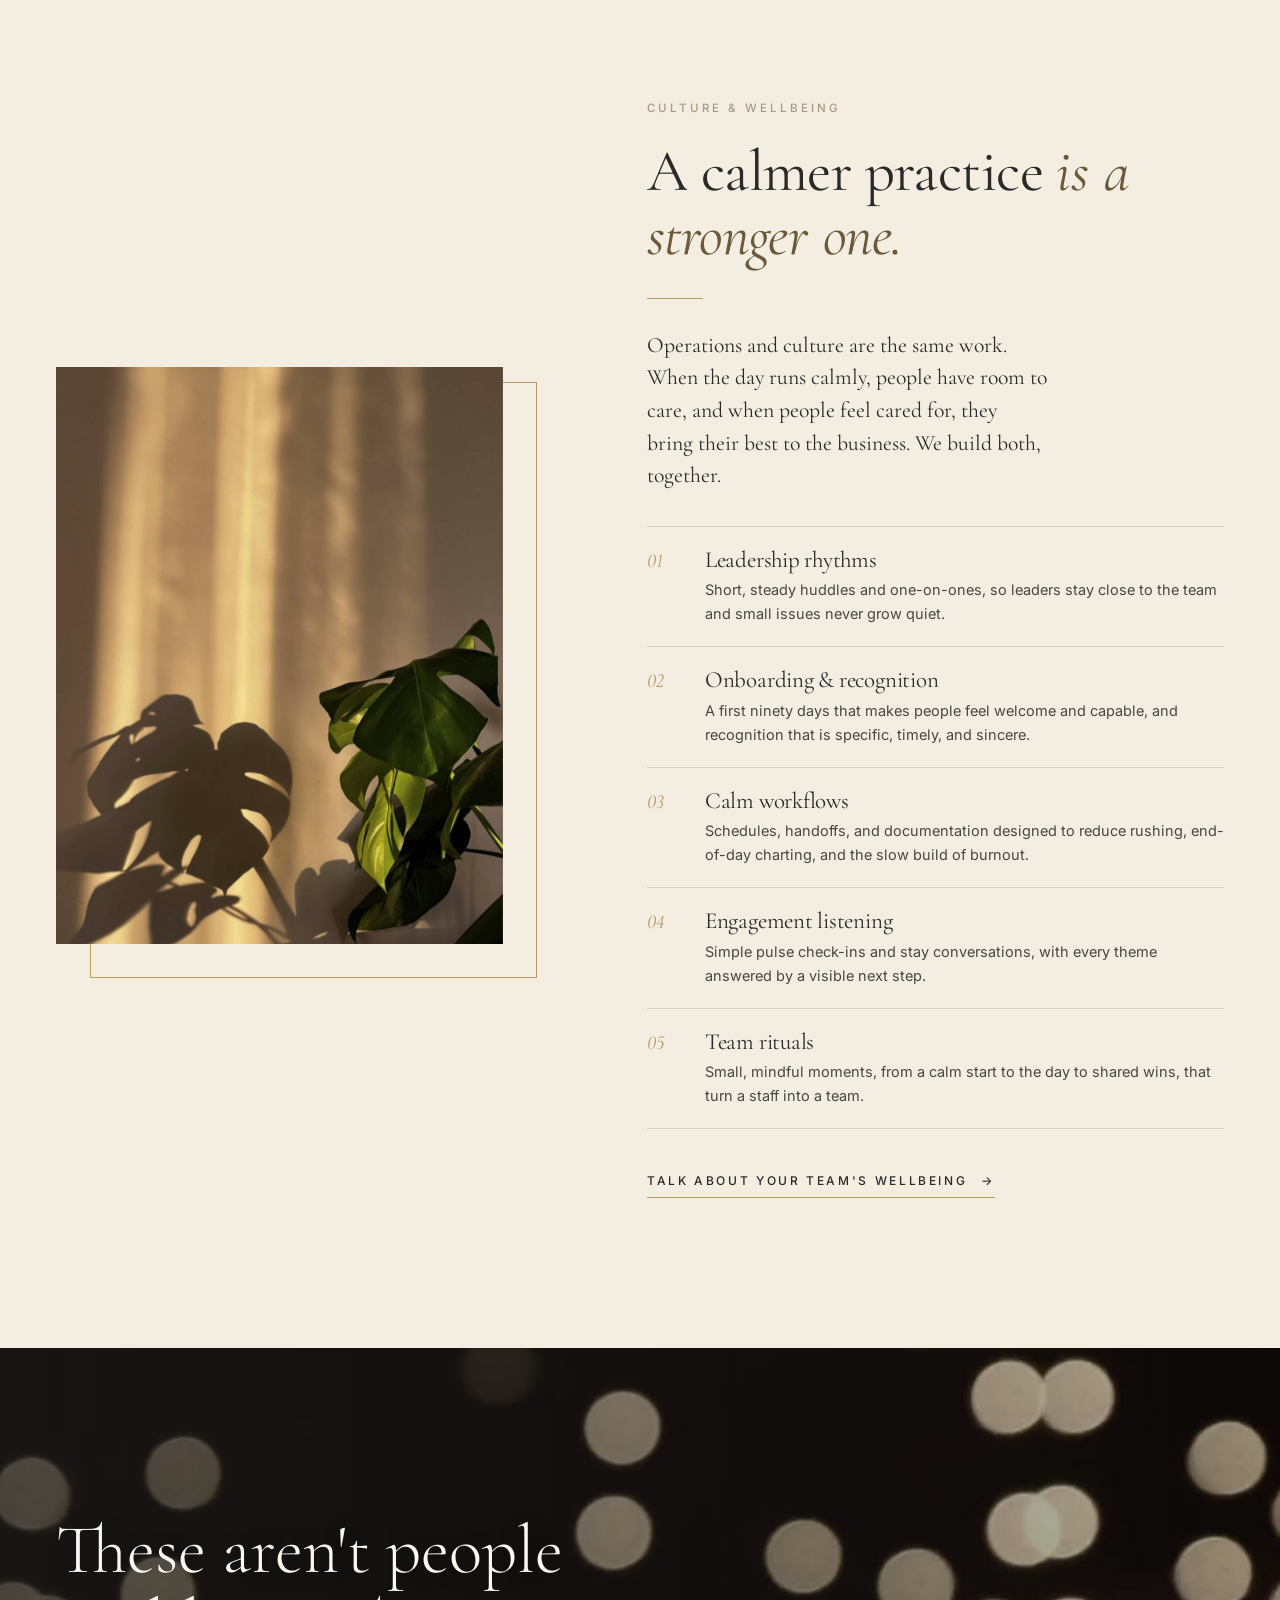
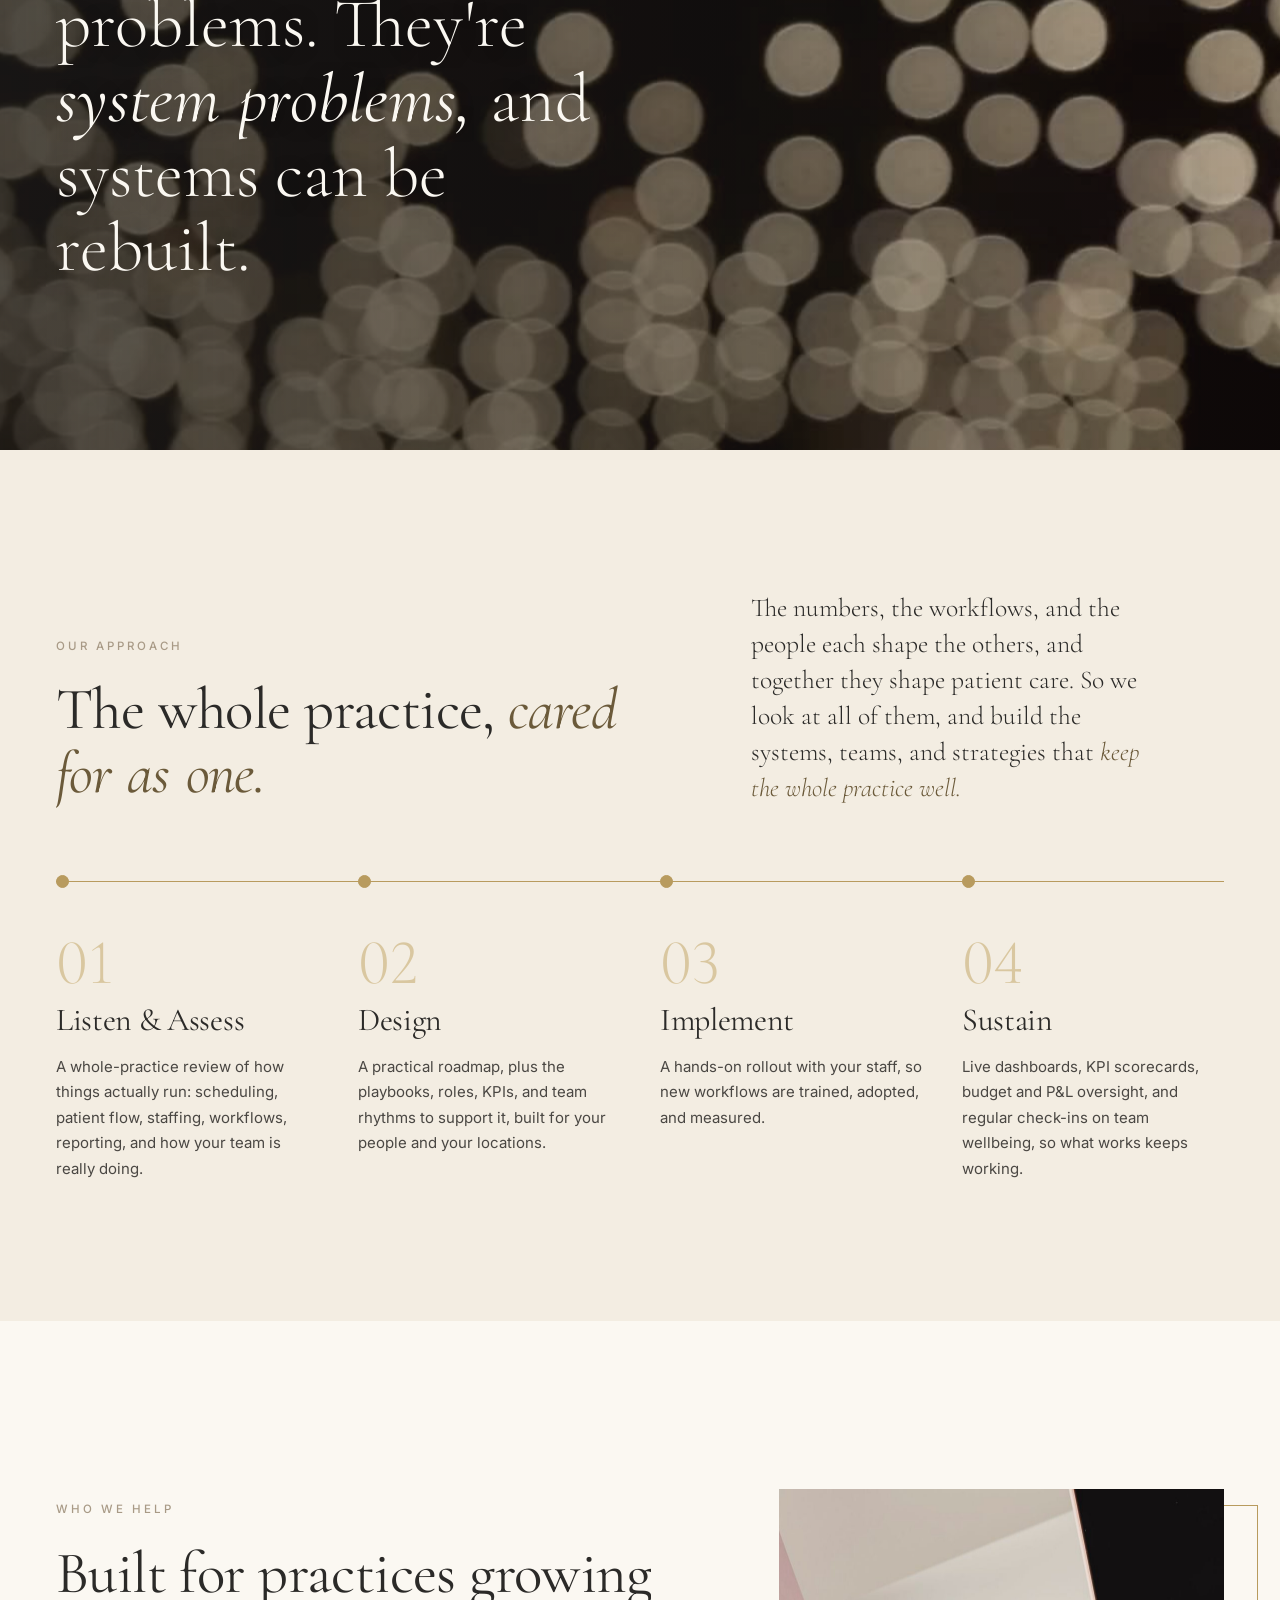
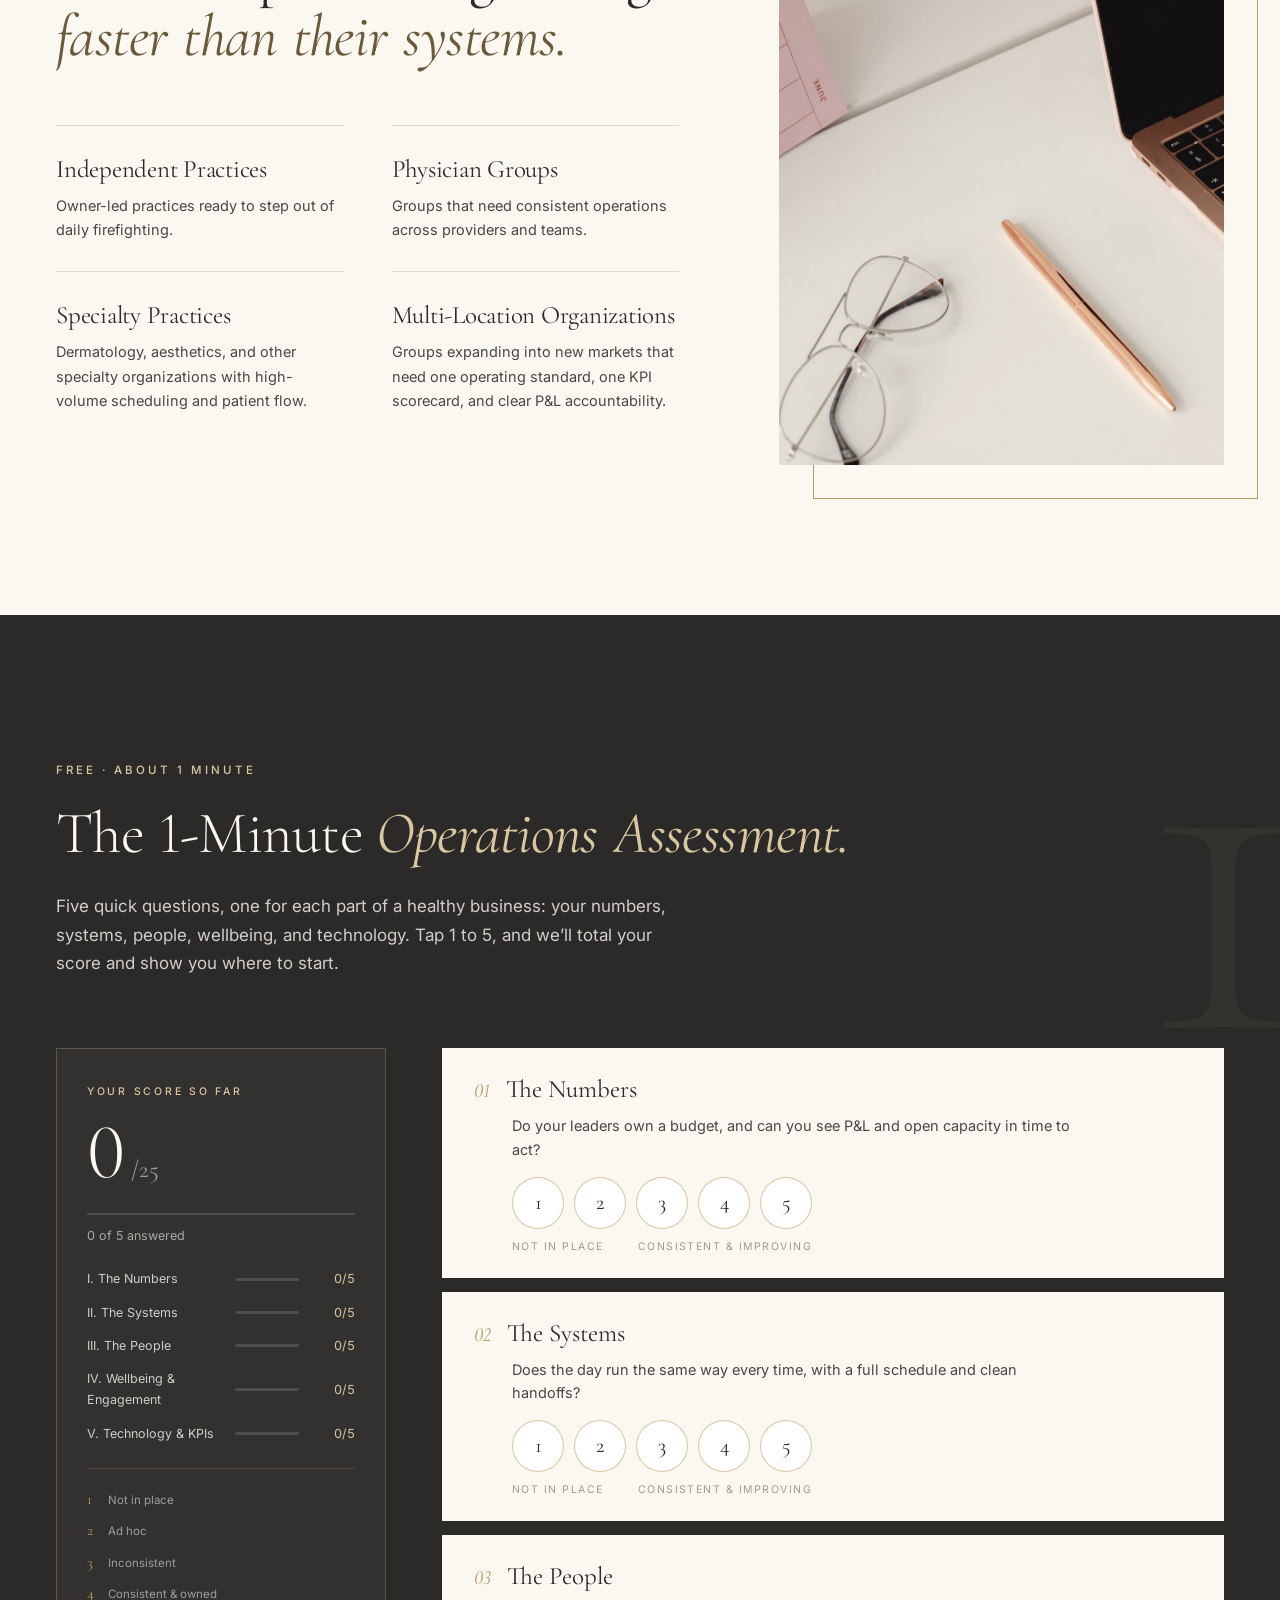
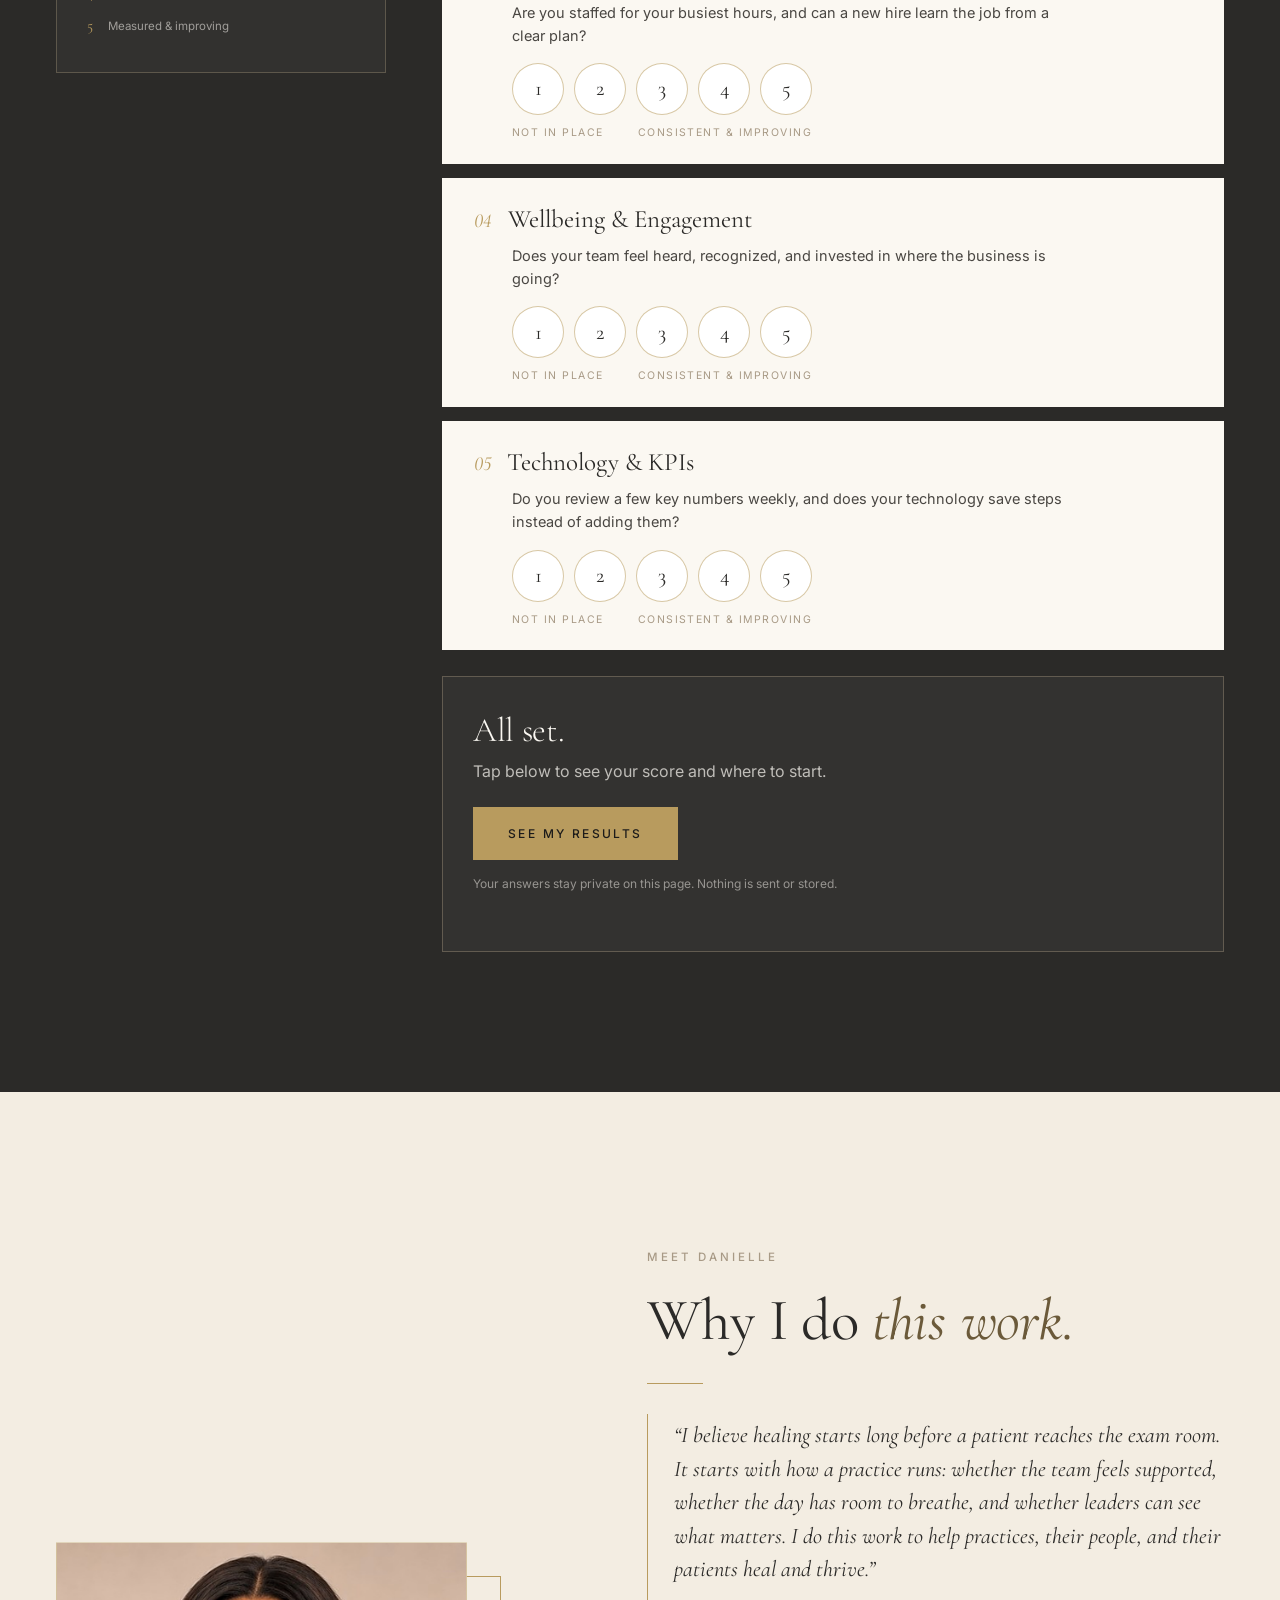
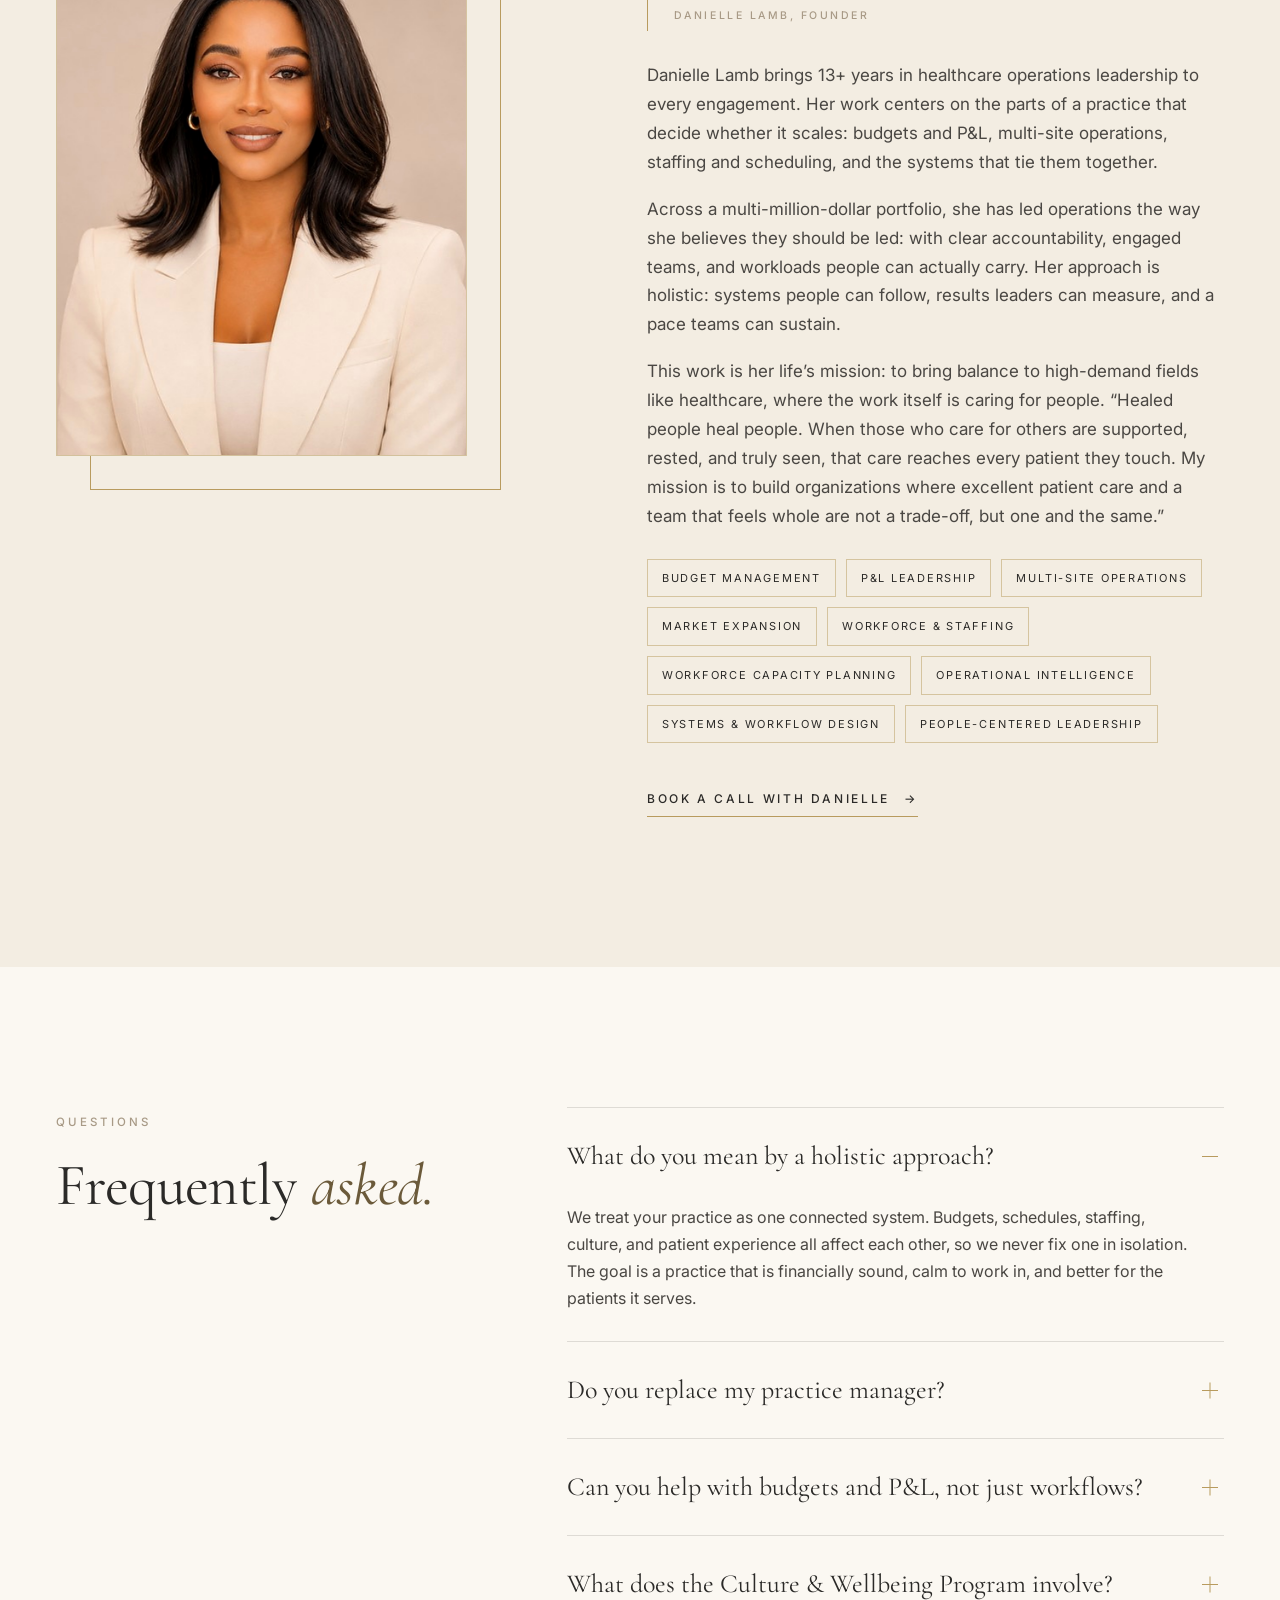
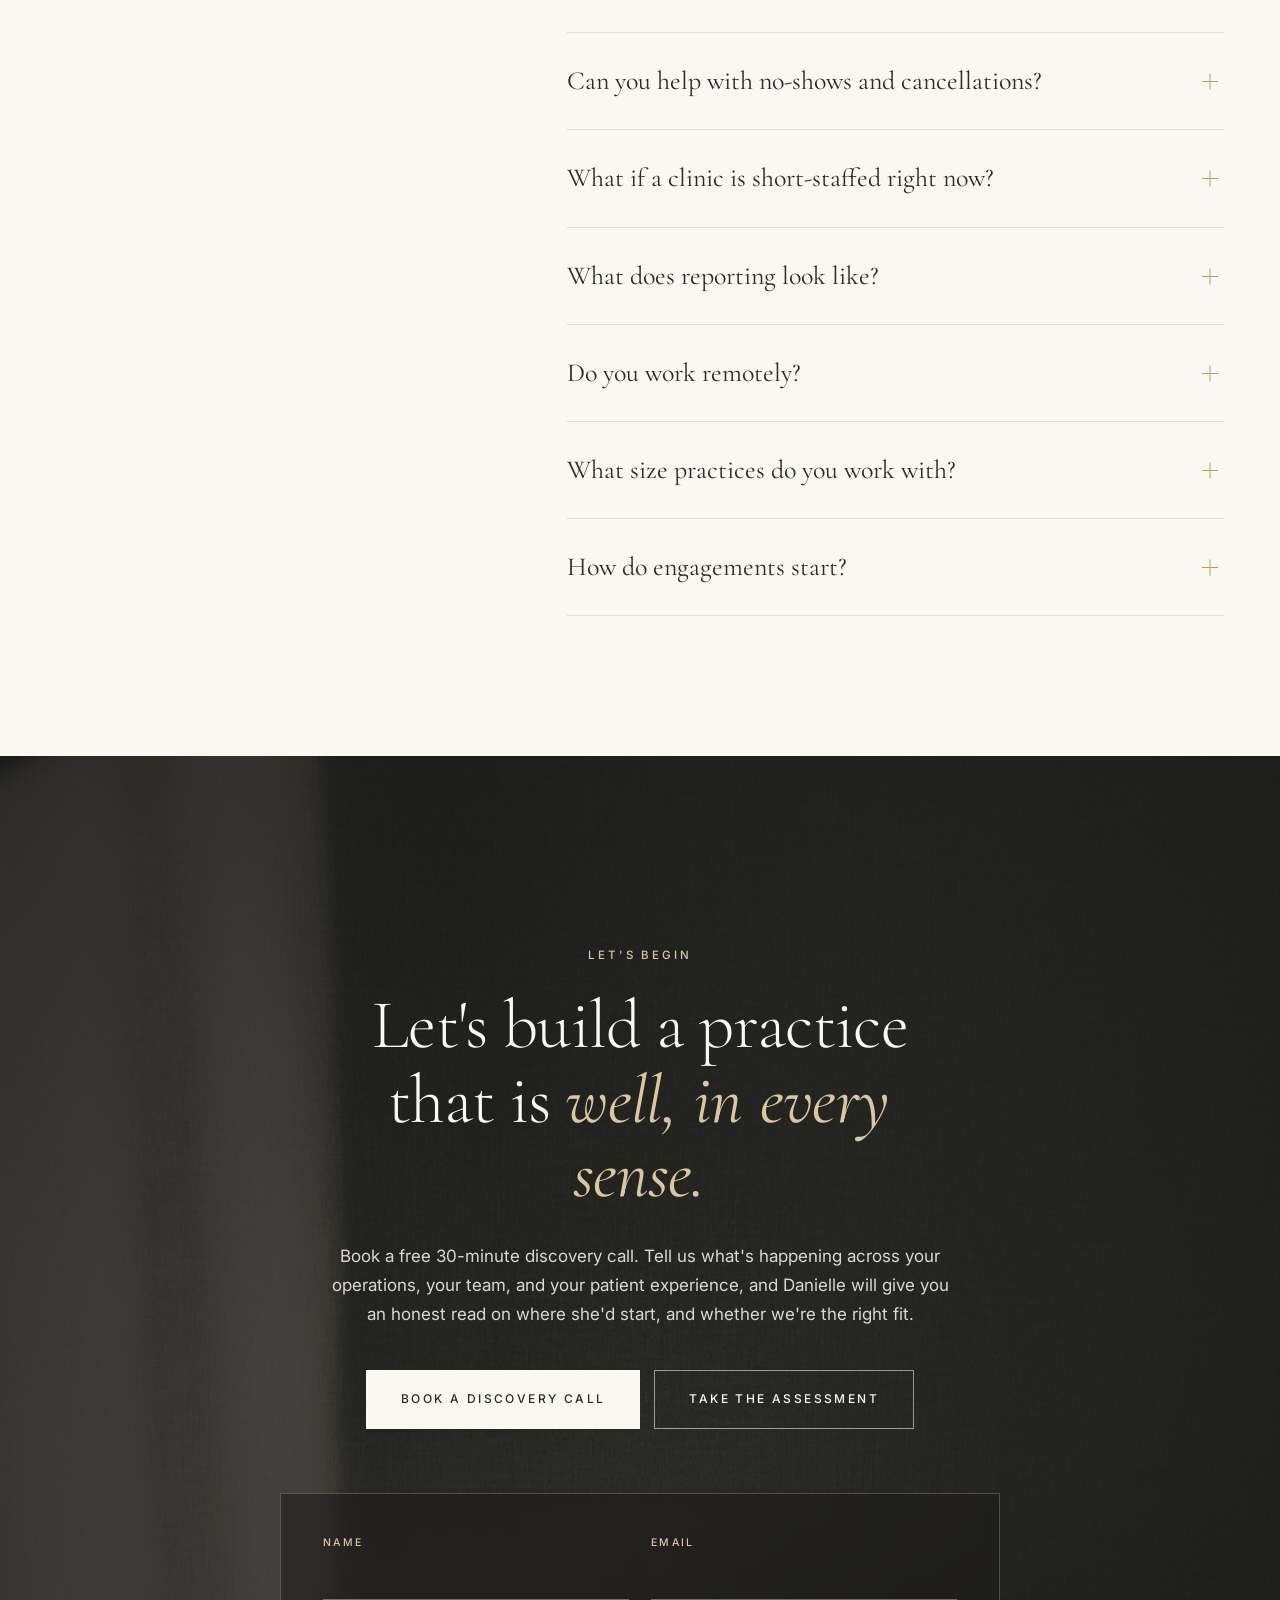
==== commit f41d696c: "Services cards: notebook, cream medical room, and luxury spa photos" ====
--- a/index.html
+++ b/index.html
@@ -143,15 +143,15 @@
       </div>
       <div class="cards">
         <article data-cursor="Explore" class="card reveal">
-          <div class="card-img"><img src="img/hands-notebook.jpg" alt="Hands writing notes in a spiral notebook" loading="lazy"></div>
+          <div class="card-img"><img src="img/card-notebook-calm.jpg" alt="An open notebook with a brass magnifying glass, a gold pen and tea in soft golden light" loading="lazy"></div>
           <div class="card-body"><span class="num">I.</span><h3>Strategy Intensive</h3><p class="promise">One focused session on the problem costing you the most, and a written plan to fix it.</p><p class="skills">Priority diagnosis &middot; Action planning &middot; Quick wins &middot; Leadership alignment</p><span class="meta">Half day &middot; Virtual</span><a class="card-more" href="#contact-form" data-interest="Strategy Intensive">Learn more &rarr;</a></div>
         </article>
         <article data-cursor="Explore" class="card featured reveal" style="--d:.1s">
-          <div class="card-img"><img src="img/calm-clinic-room.jpg" alt="A calm, minimal clinical examination room" loading="lazy"><span class="tag">Where most clients begin</span></div>
+          <div class="card-img"><img src="img/card-medical-calm.jpg" alt="A warm, modern medical treatment room in cream and oak with soft golden light" loading="lazy"><span class="tag">Where most clients begin</span></div>
           <div class="card-body"><span class="num">II.</span><h3>Practice Operations Assessment</h3><p class="promise">A clear read on where time and revenue are leaking, ranked by what to fix first.</p><p class="skills">Scheduling &amp; patient flow &middot; No-show &amp; cancellation review &middot; Staffing &amp; capacity models &middot; Workflow review &middot; KPI baseline &middot; Compliance readiness &middot; 30/60/90-day plan</p><span class="meta">2&ndash;4 weeks &middot; Fixed fee</span><a class="card-more" href="#contact-form" data-interest="Practice Operations Assessment">Learn more &rarr;</a></div>
         </article>
         <article data-cursor="Explore" class="card reveal" style="--d:.2s">
-          <div class="card-img"><img src="img/clinic-cabinet.jpg" alt="An orderly, bright clinic supply cabinet" loading="lazy"></div>
+          <div class="card-img"><img src="img/card-spa-calm.jpg" alt="A serene spa treatment room with linen, rolled towels, a candle and eucalyptus" loading="lazy"></div>
           <div class="card-body"><span class="num">III.</span><h3>Systems Implementation</h3><p class="promise">The fixes, built and rolled out with your team, so they hold after we step back.</p><p class="skills">Automated confirmations &amp; reminders &middot; Waitlist backfill &middot; AI-assisted documentation &middot; Multi-site standards &middot; SOPs &amp; training &middot; Systems &amp; workflow design &middot; Expansion playbooks</p><span class="meta">8&ndash;16 weeks &middot; Fixed scope</span><a class="card-more" href="#contact-form" data-interest="Systems Implementation">Learn more &rarr;</a></div>
         </article>
         <article data-cursor="Explore" class="card reveal" style="--d:.3s">
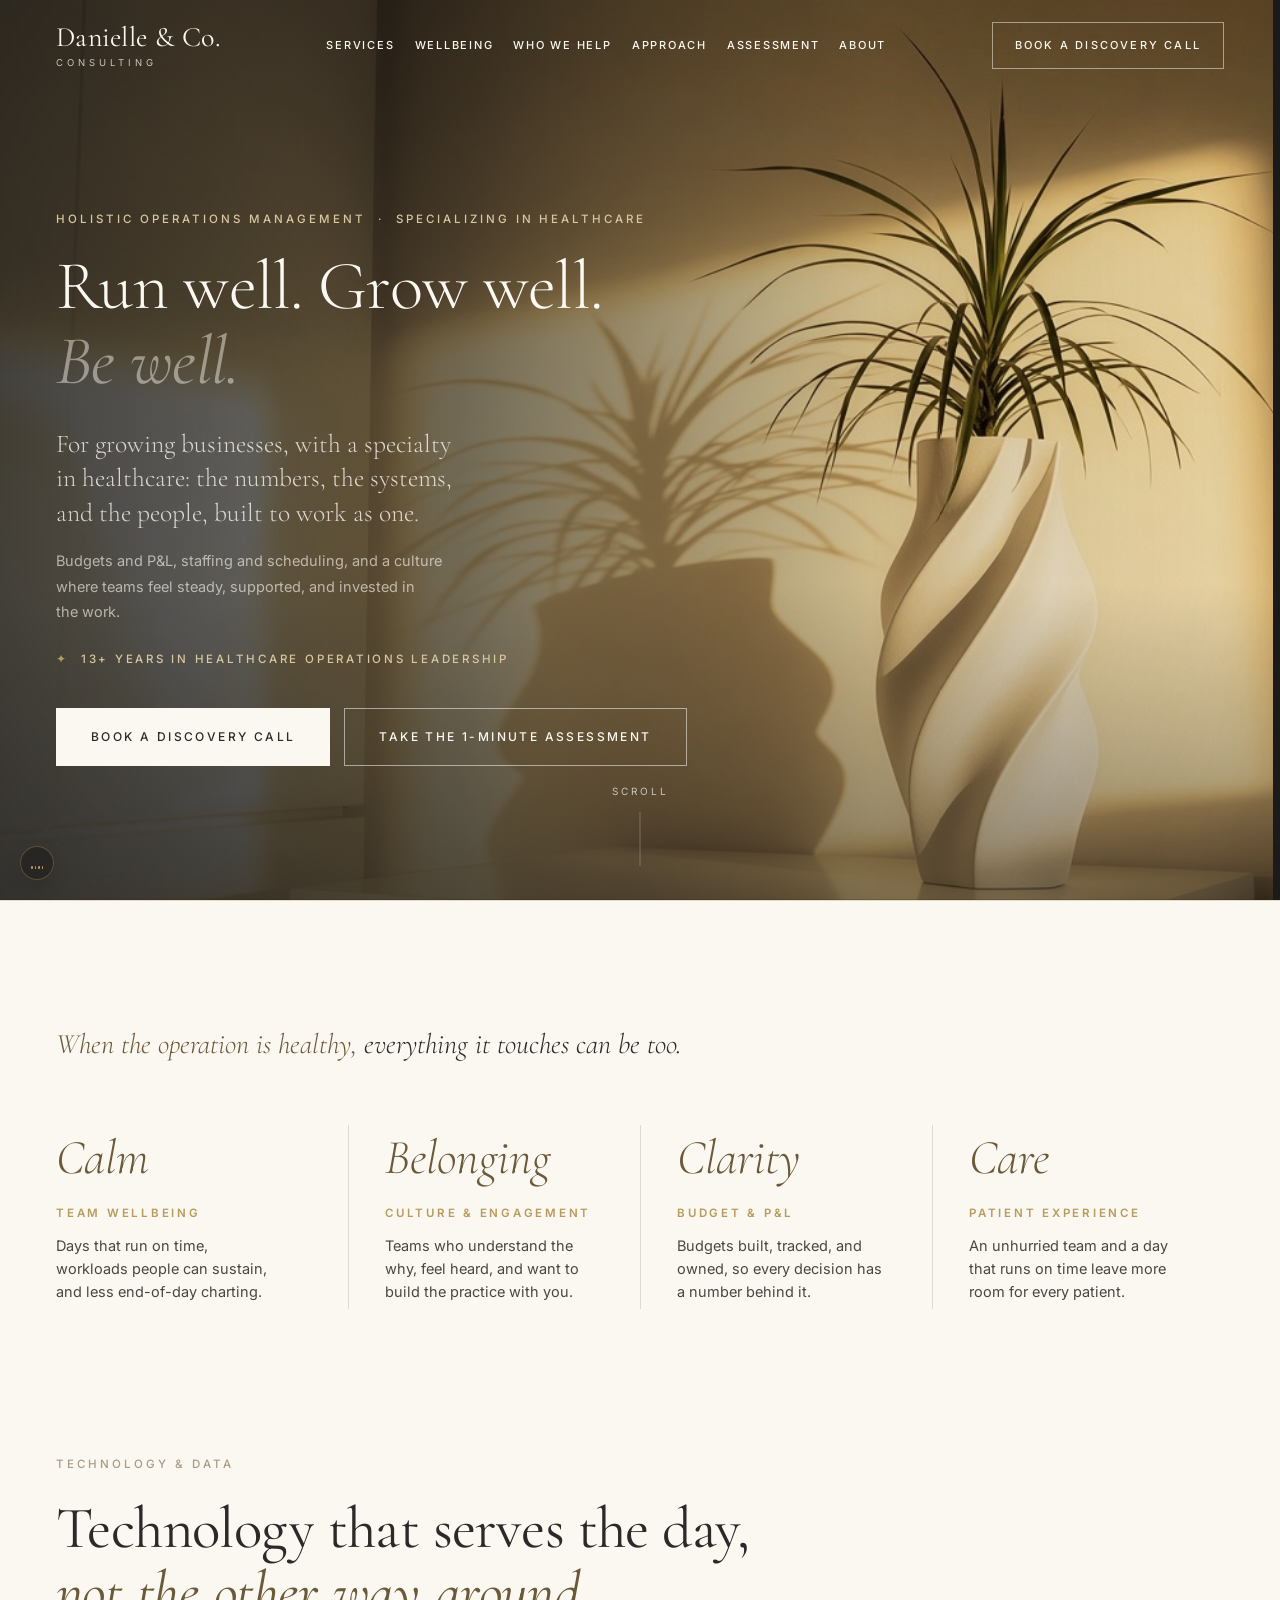
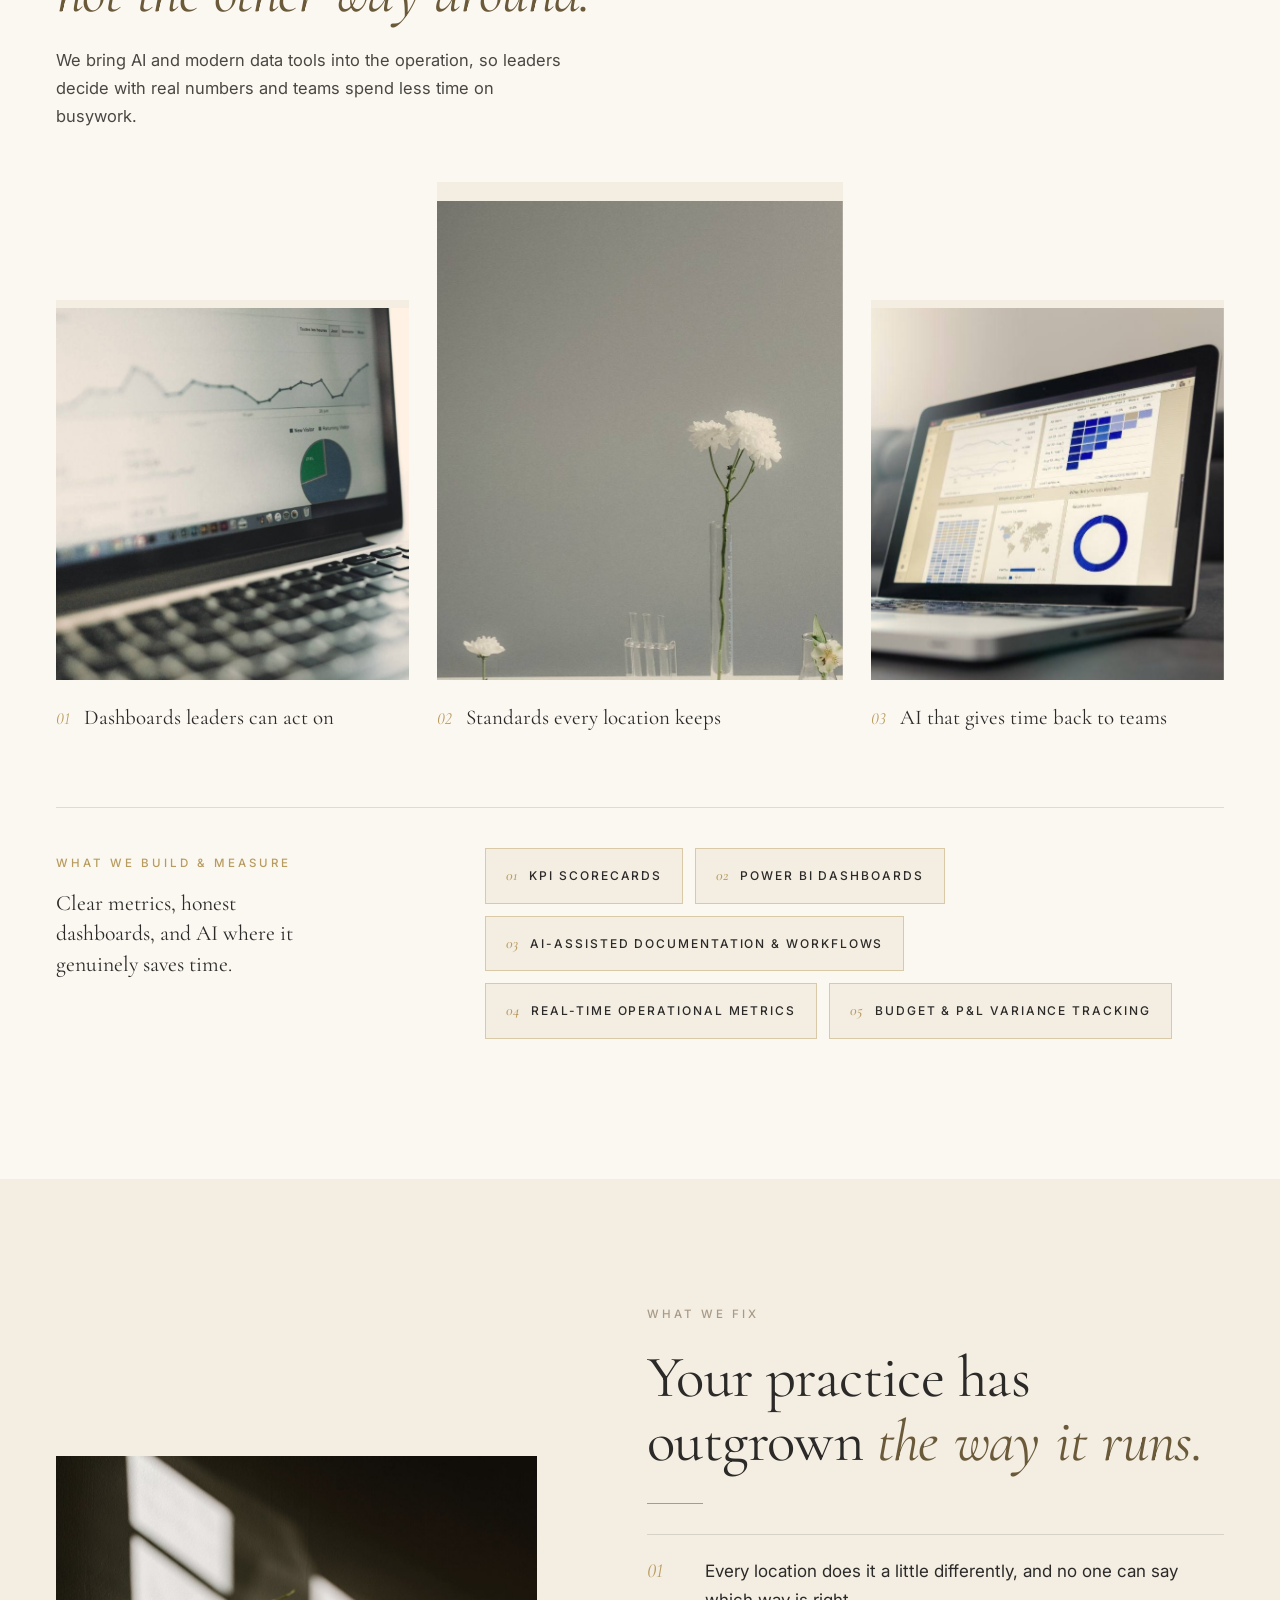
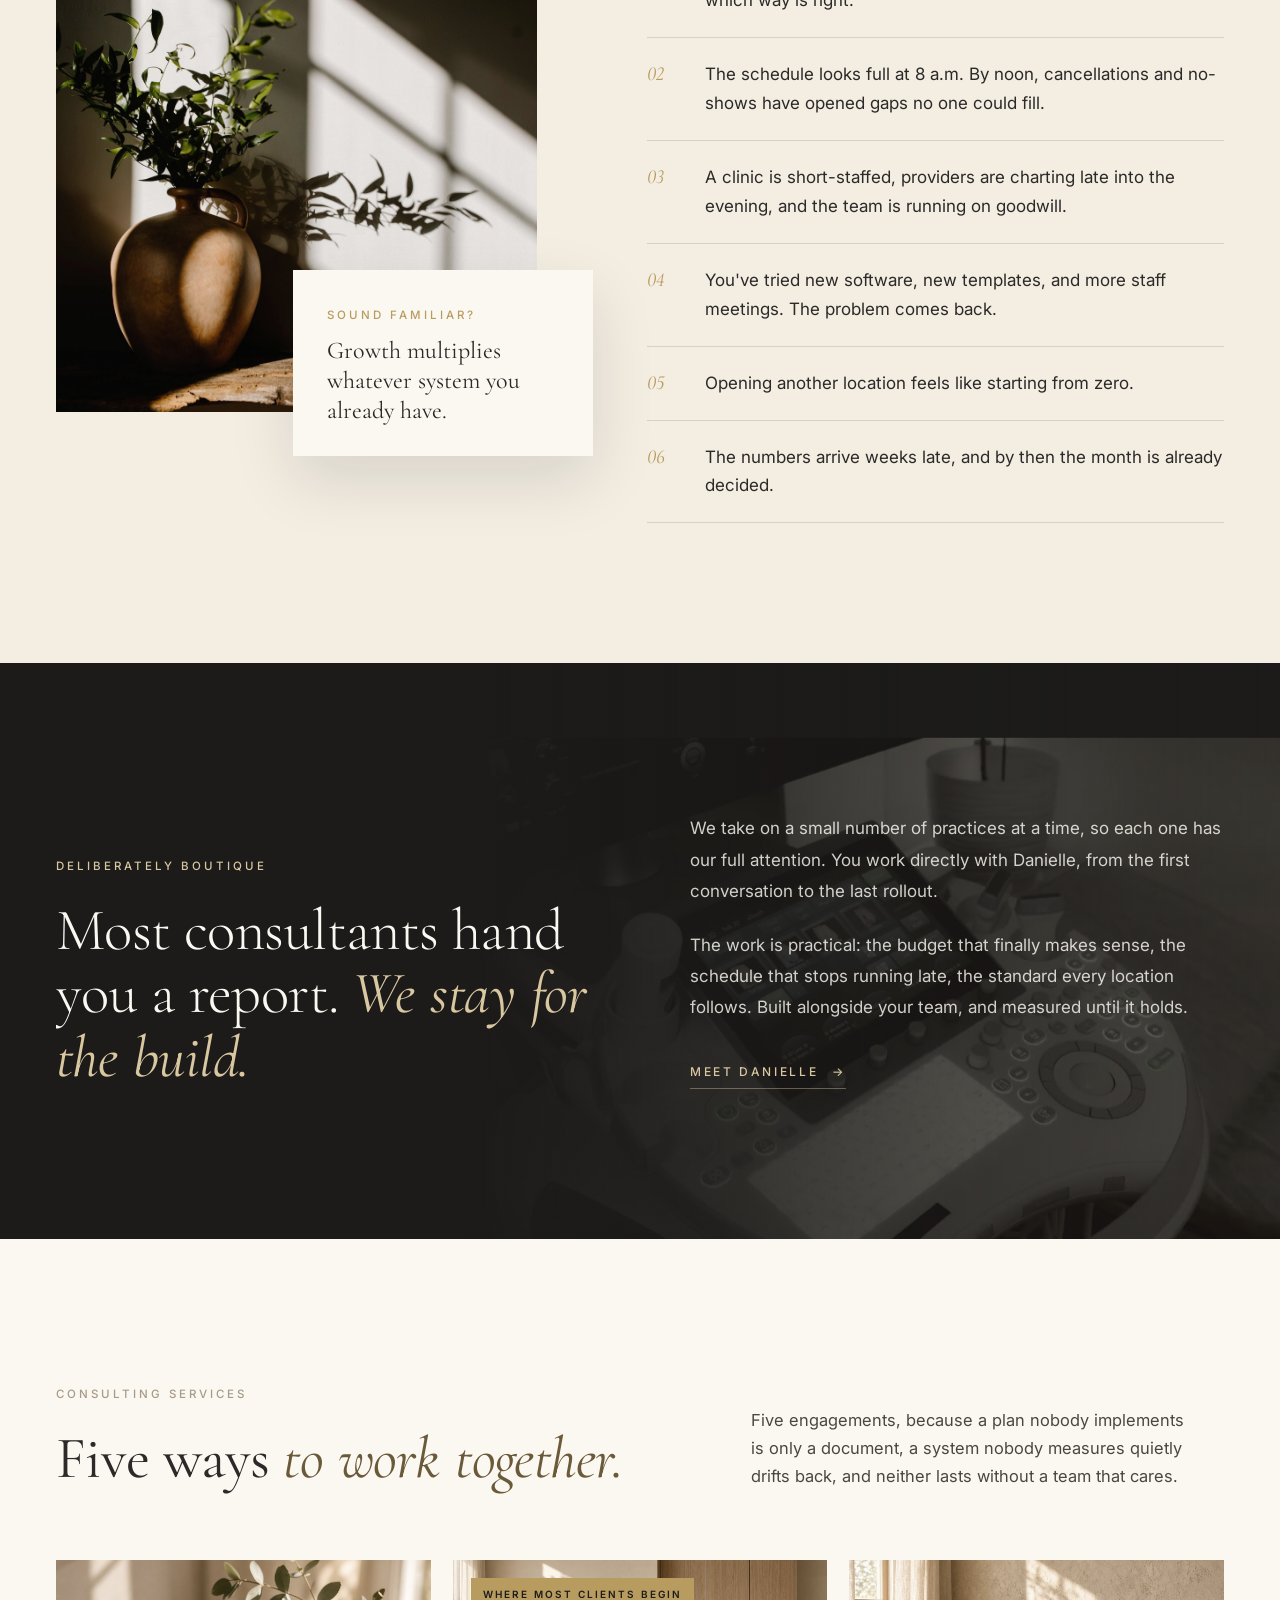
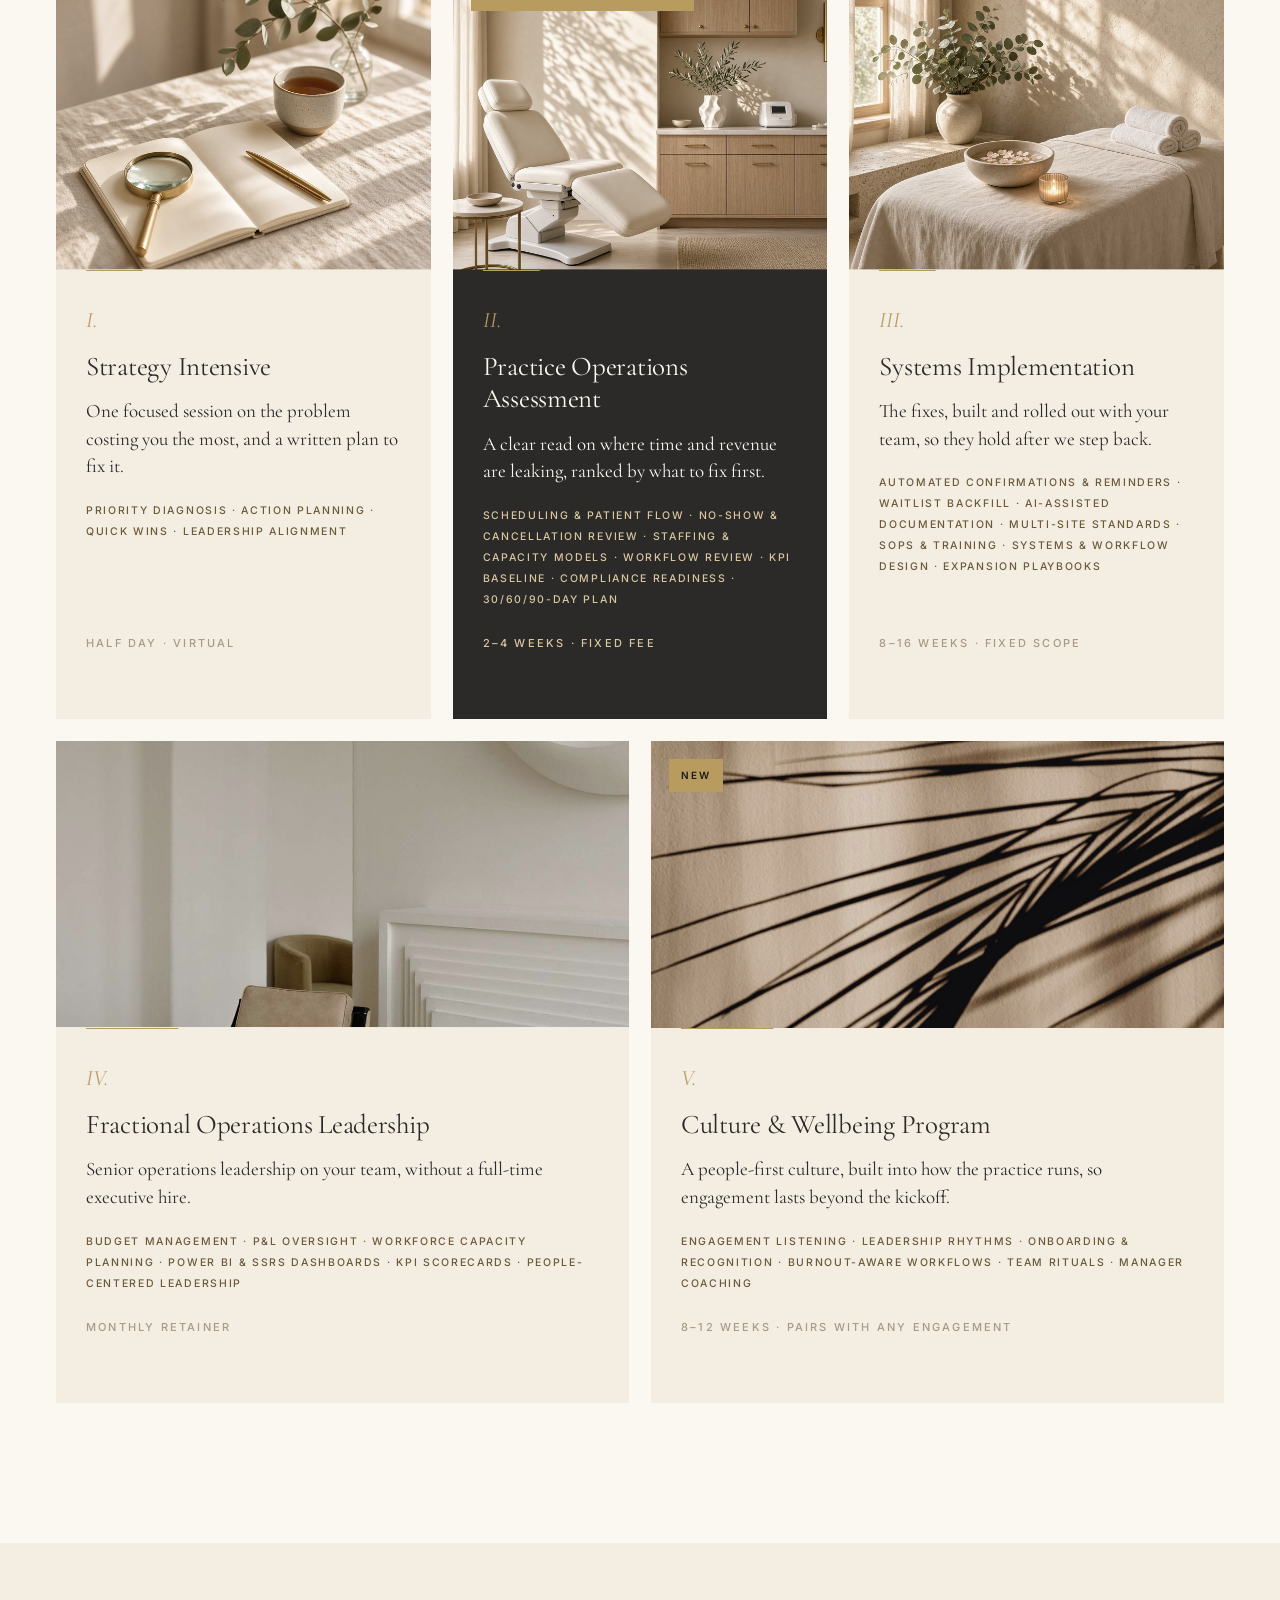
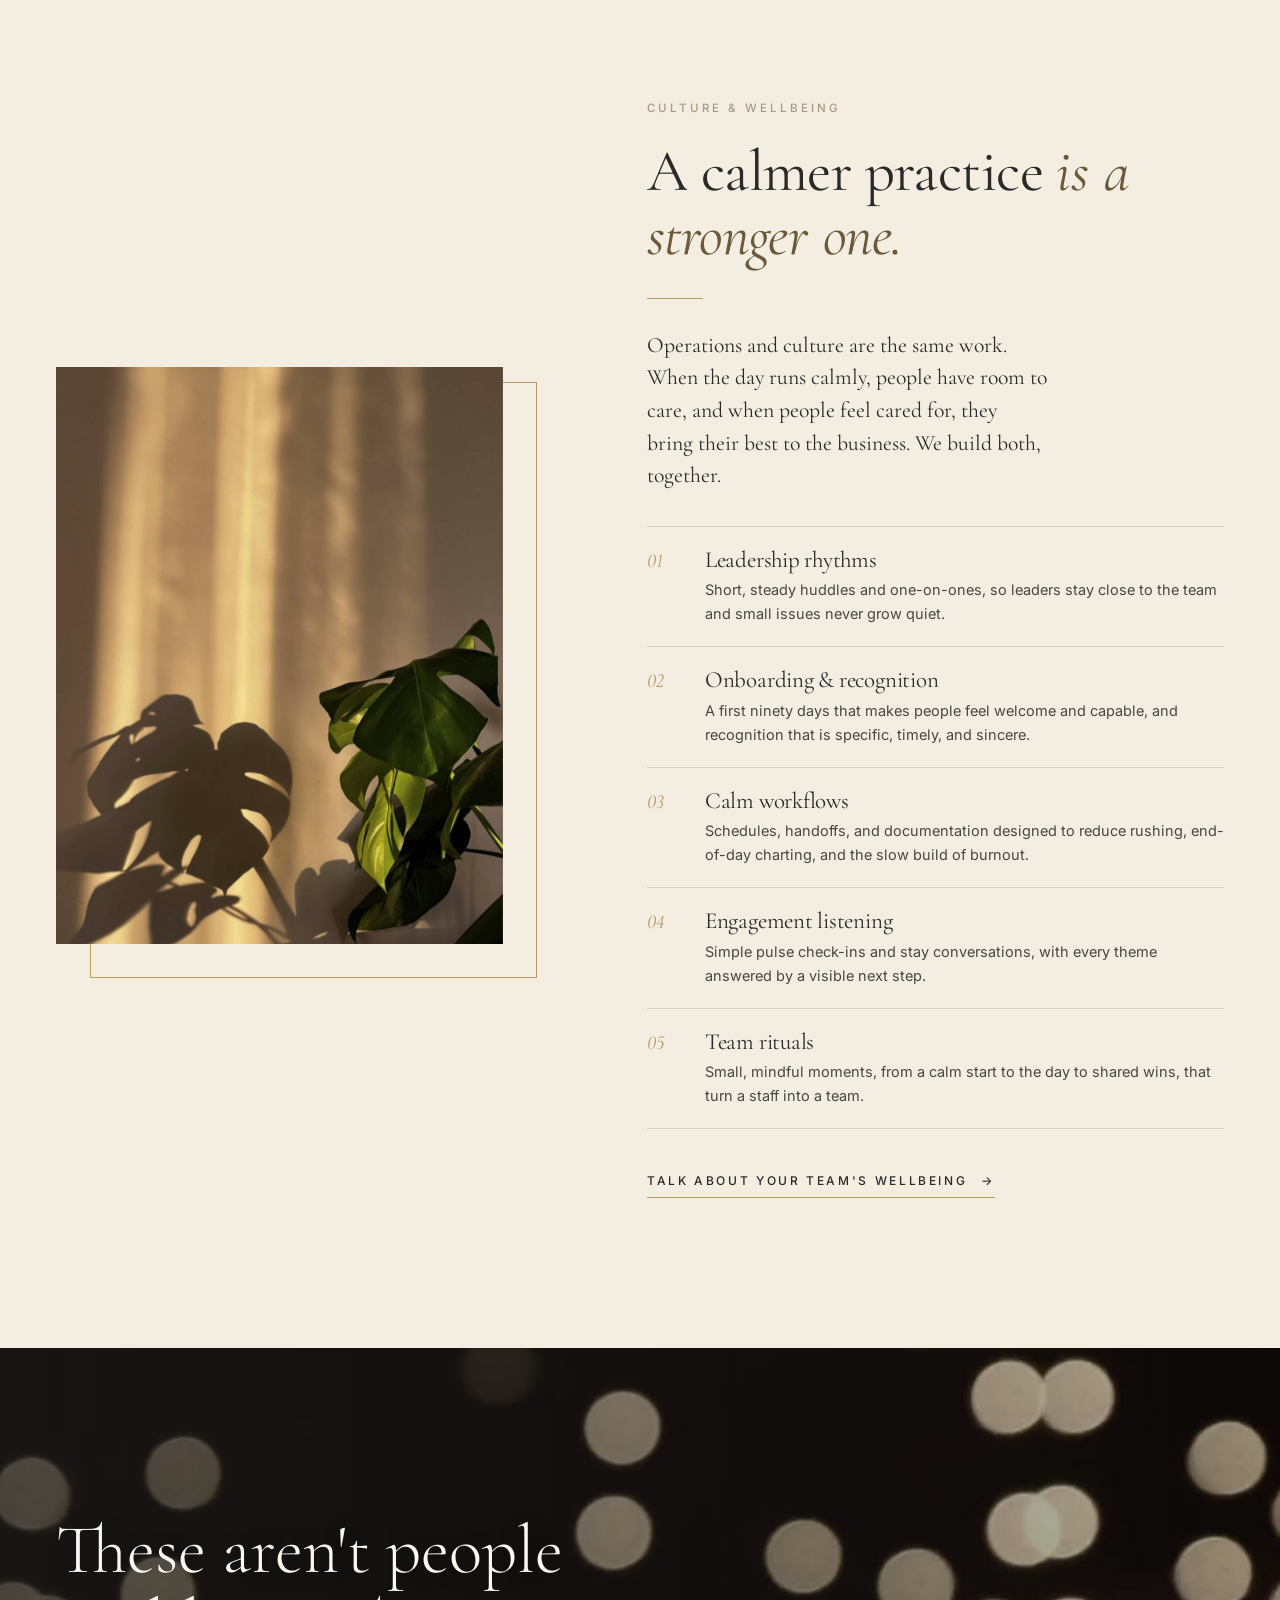
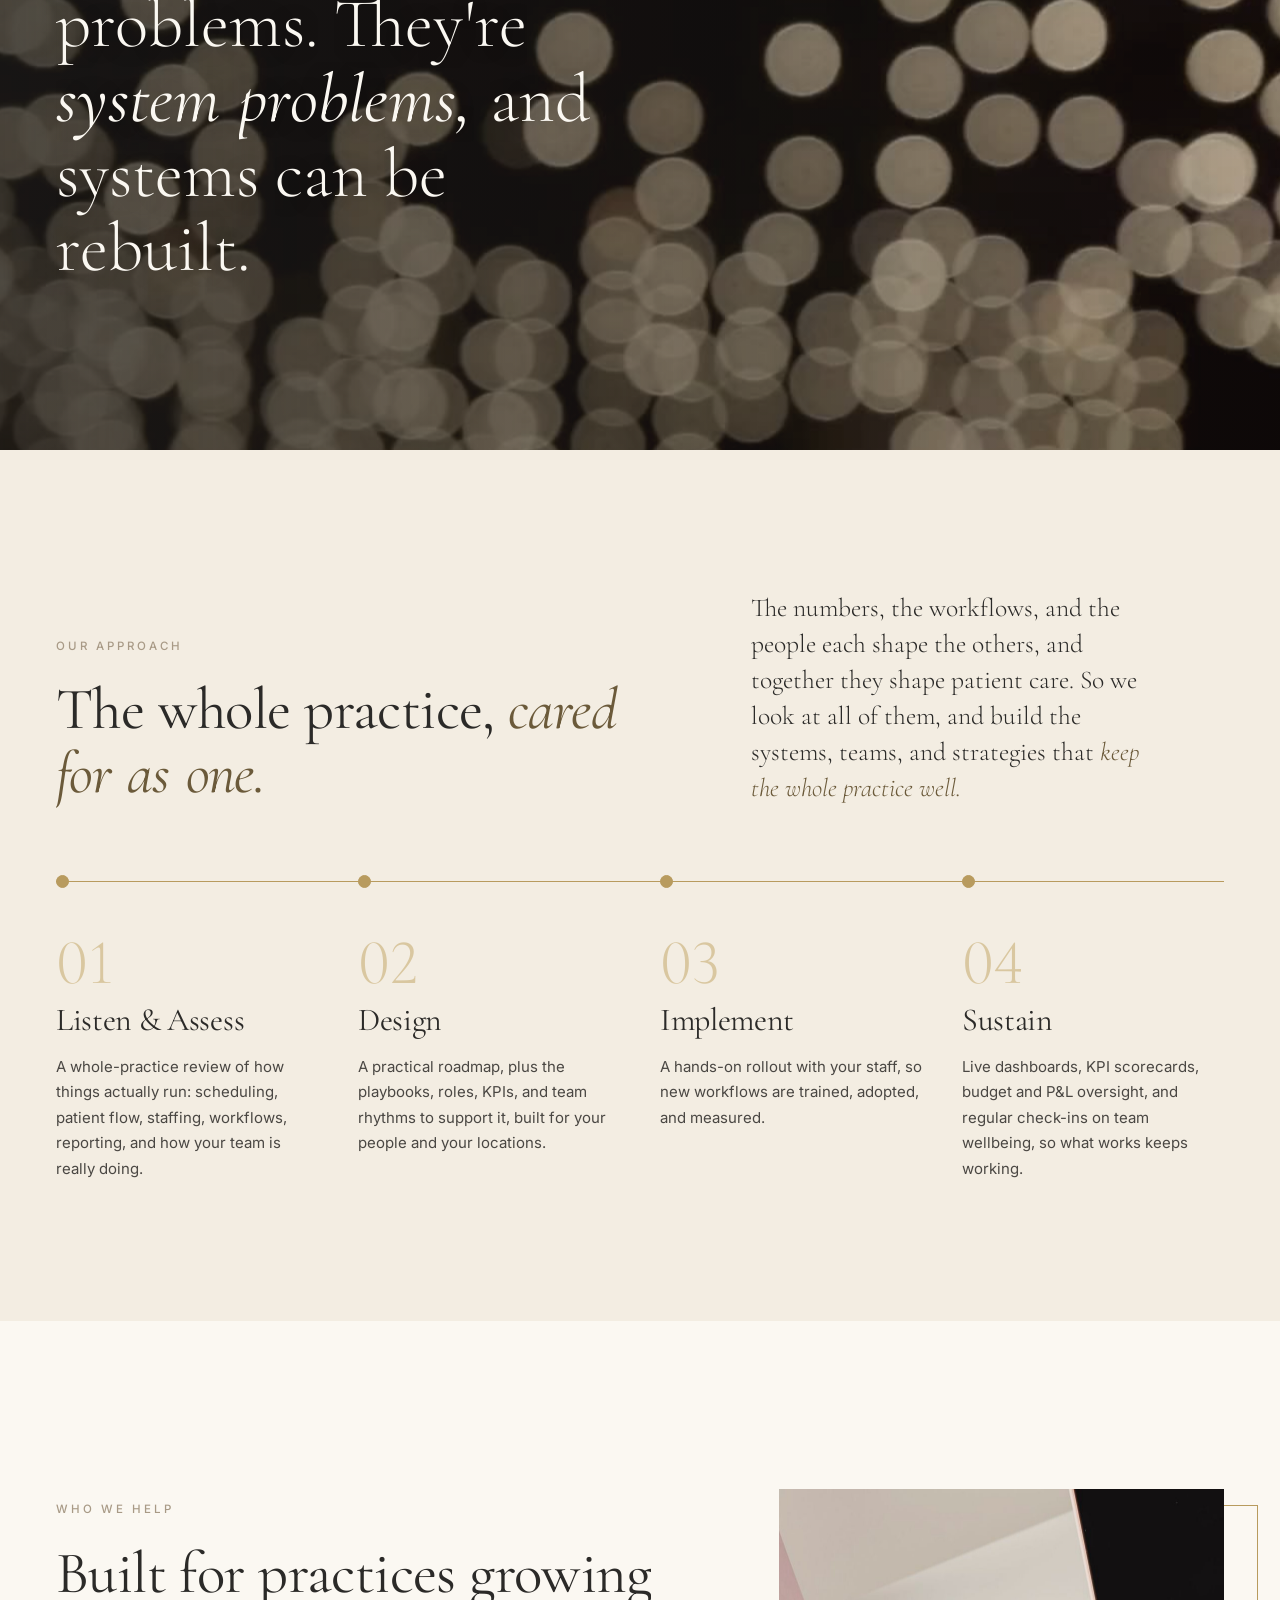
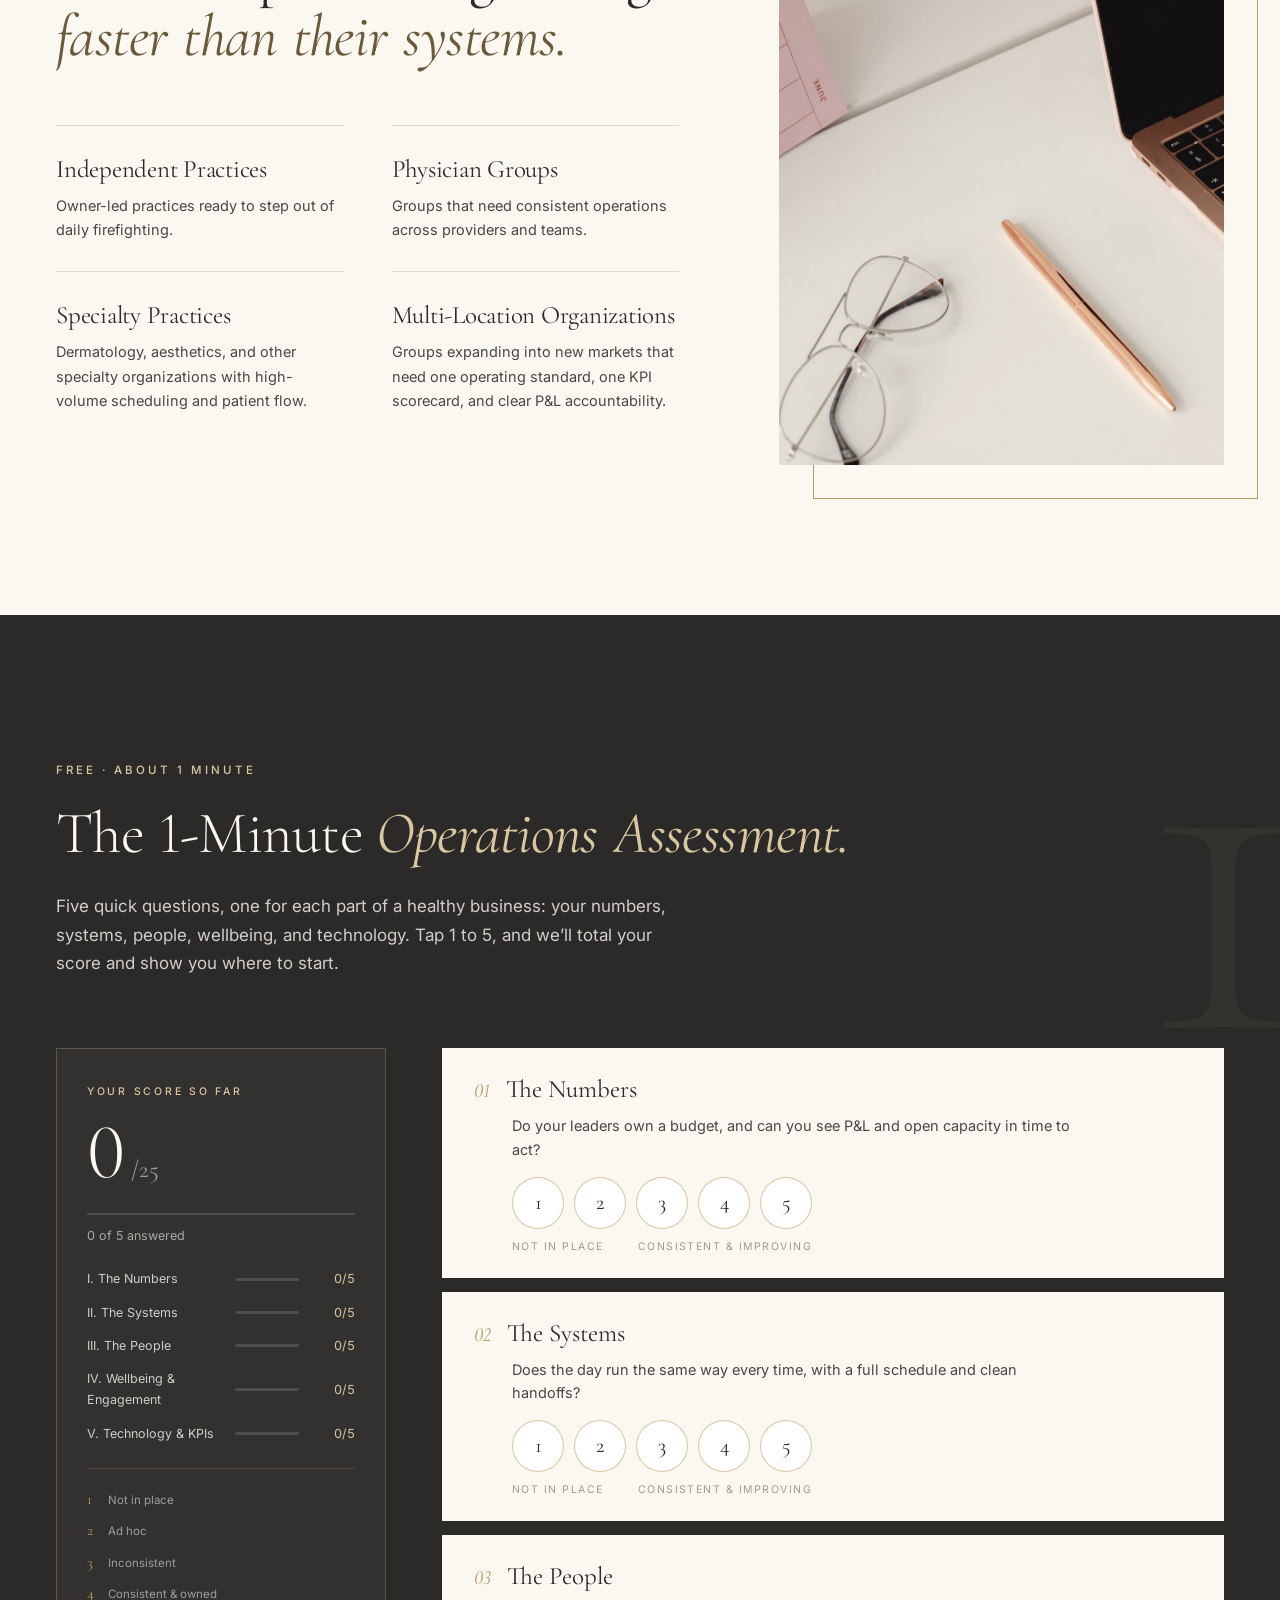
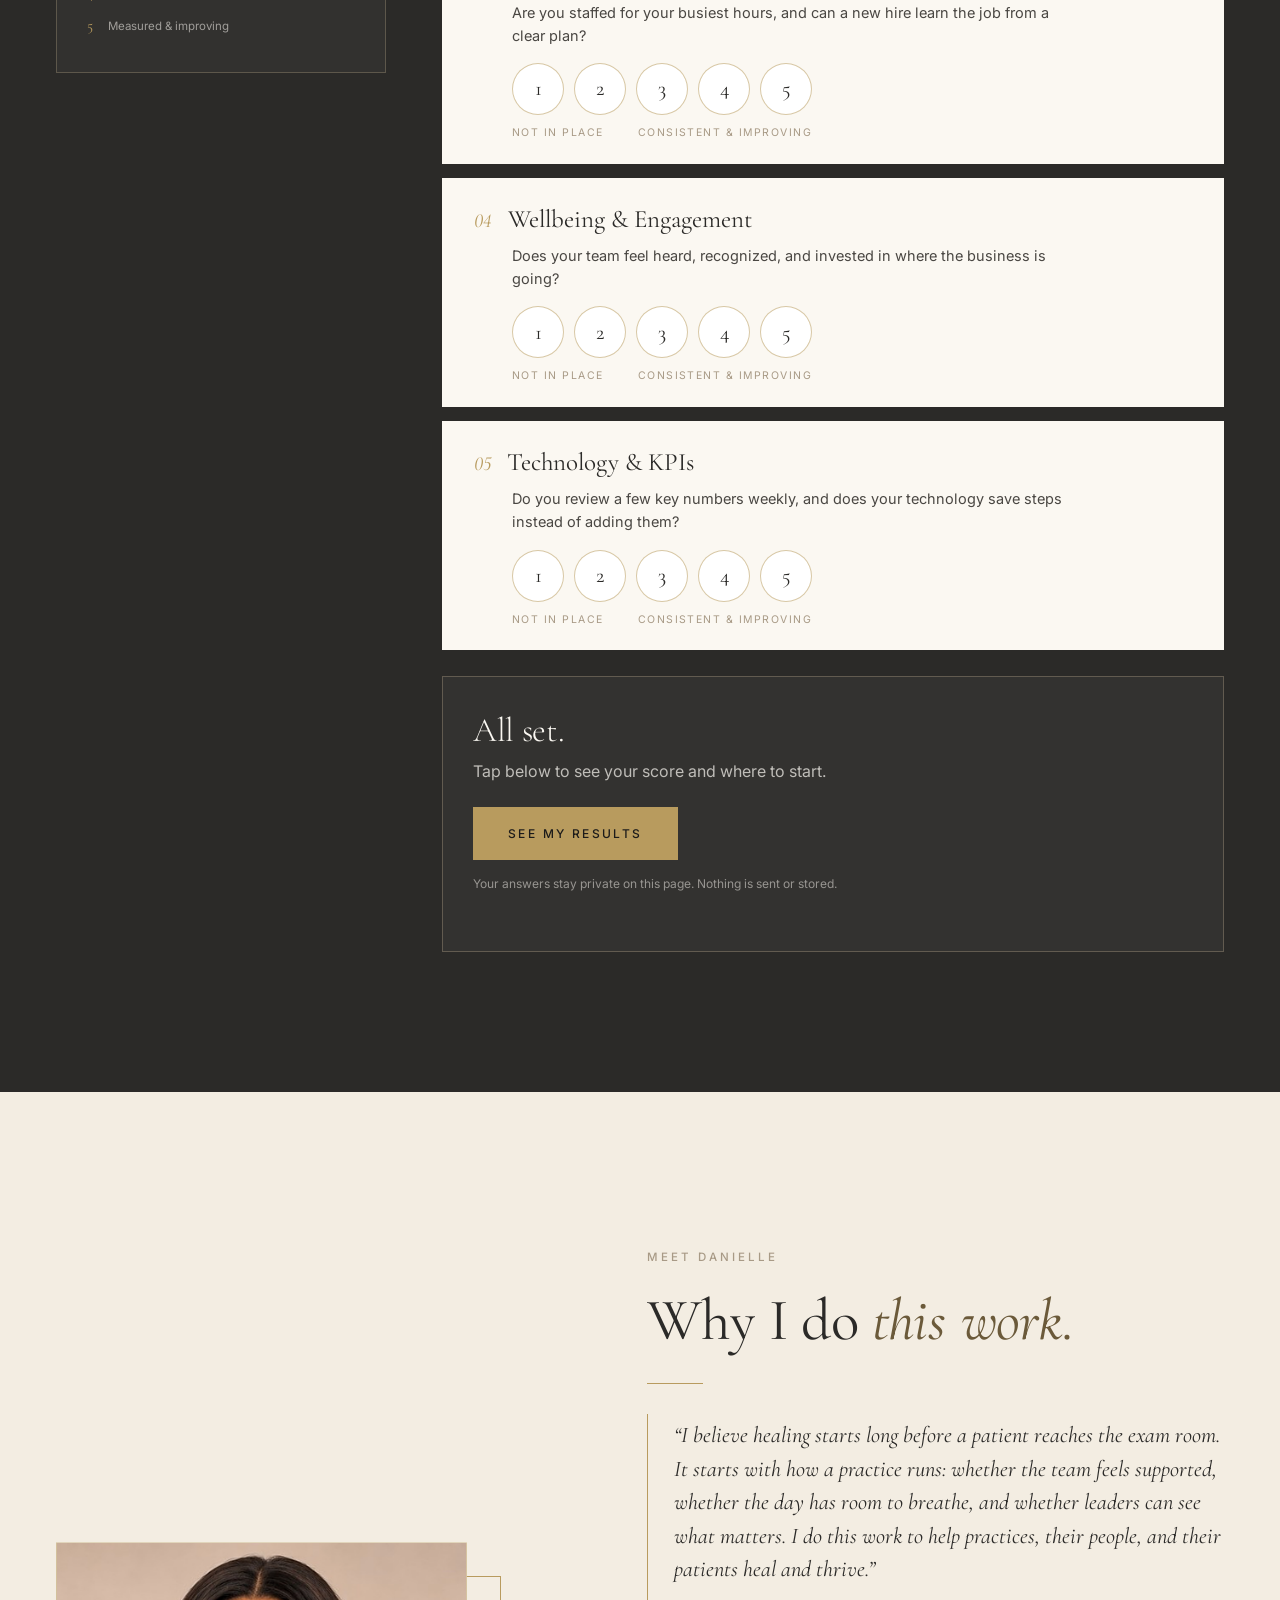
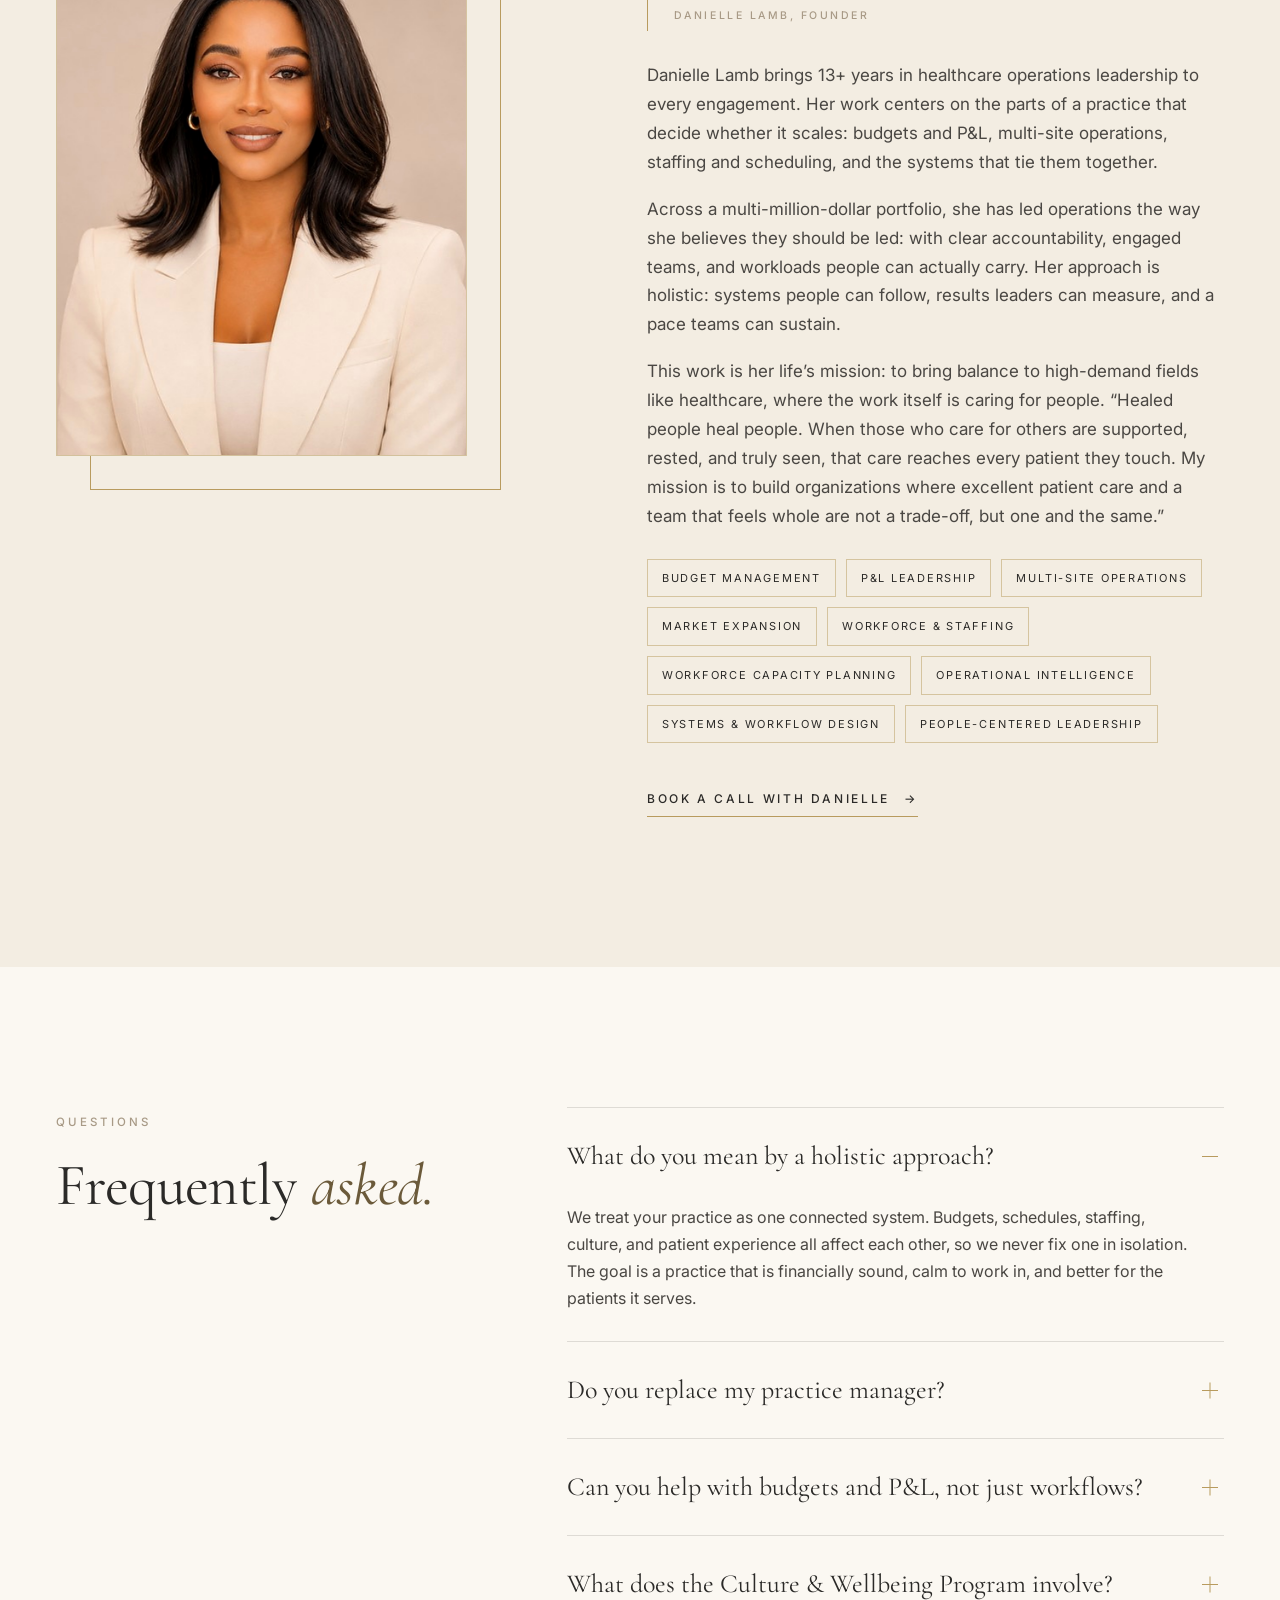
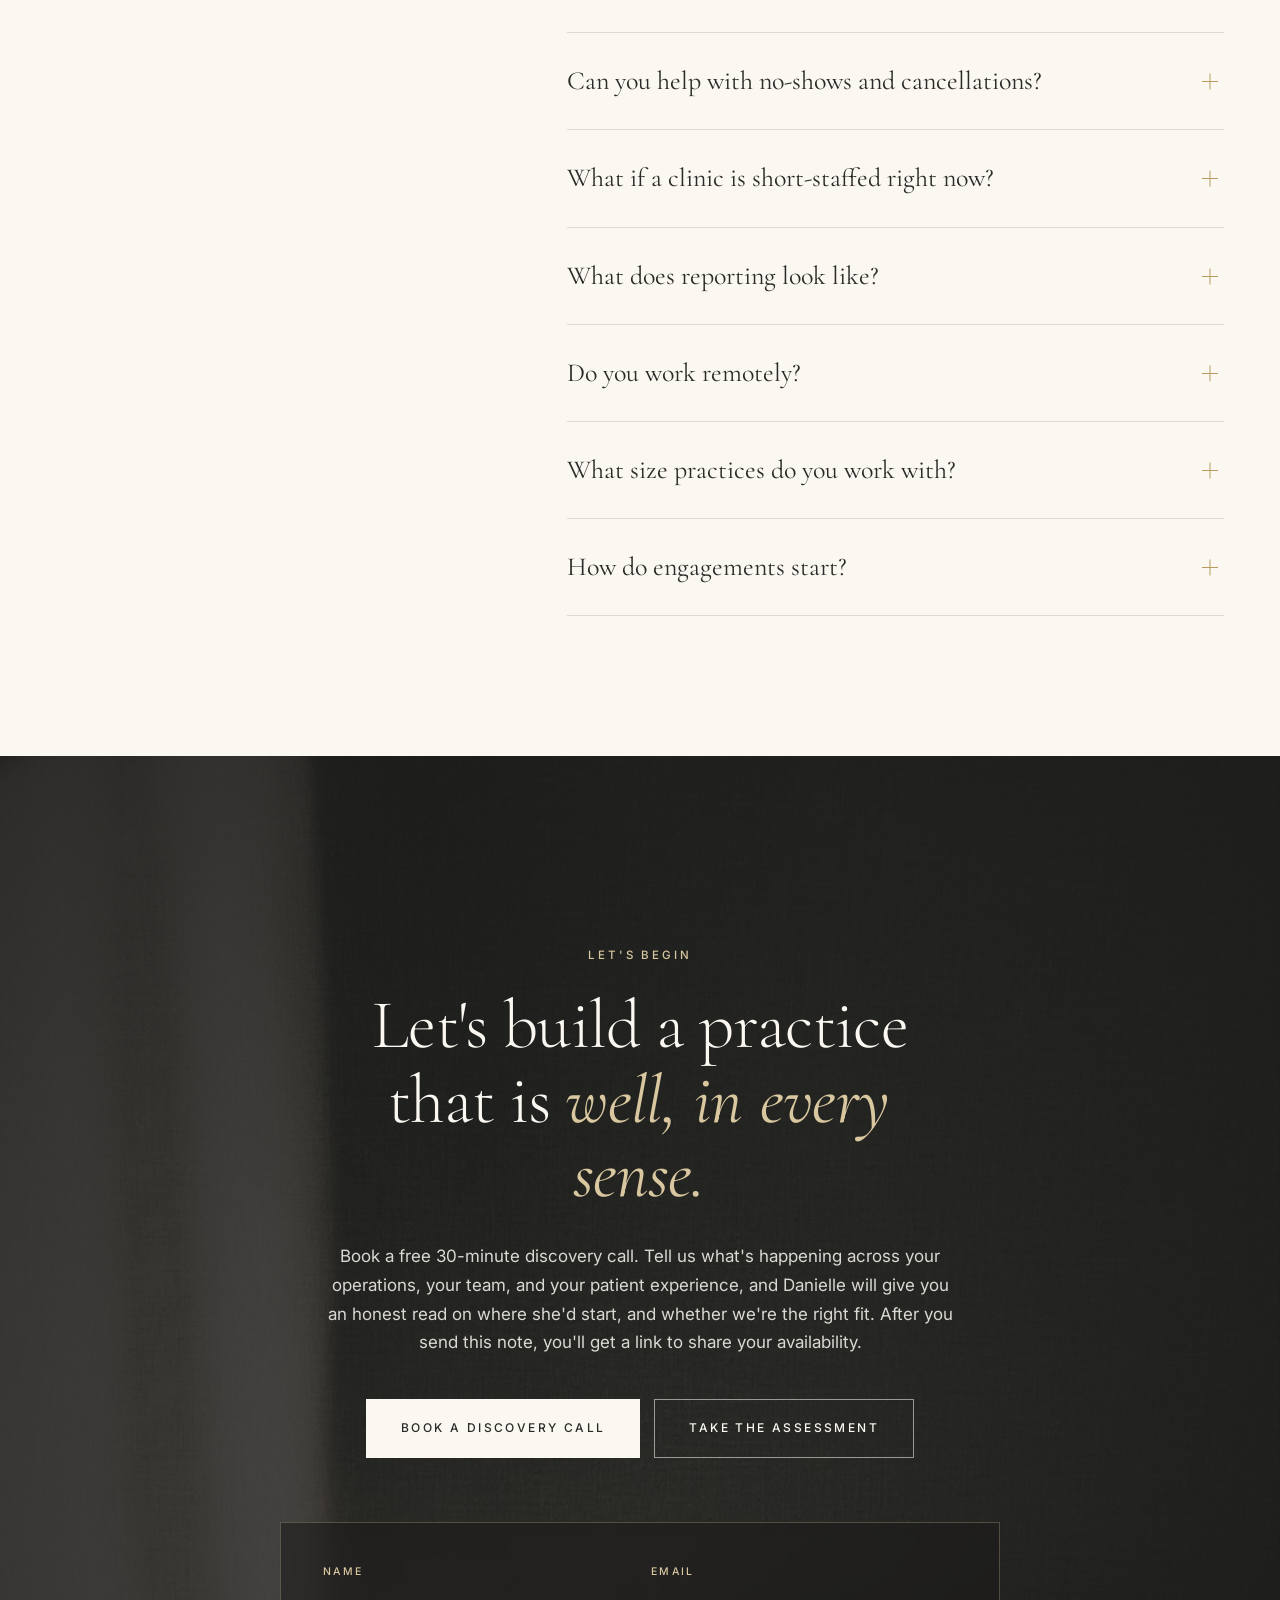
==== commit 317ac56c: "Add availability page and discovery-call flow" ====
--- a/index.html
+++ b/index.html
@@ -315,7 +315,7 @@
             <h4 class="qr-sub">Your two lowest areas, and where to start</h4>
             <ol class="qr-low" id="qrLow"></ol>
             <div class="qr-cta">
-              <p>Want a second set of eyes on your results? Let&rsquo;s talk through them together on a complimentary call.</p>
+              <p>Want a second set of eyes on your results? Book a complimentary call and you&rsquo;ll get a link to share your availability.</p>
               <a href="#contact-form" class="btn btn-gold" id="qrBook">Book your complimentary call</a>
             </div>
             <p class="qr-links"><button type="button" id="qrRetake">Retake the assessment</button></p>
@@ -370,7 +370,7 @@
     <div class="wrap final-inner">
       <span class="eyebrow gold reveal">Let's Begin</span>
       <h2 class="reveal" style="--d:.1s">Let's build a practice that is <em>well, in every sense.</em></h2>
-      <p class="reveal" style="--d:.2s">Book a free 30-minute discovery call. Tell us what's happening across your operations, your team, and your patient experience, and Danielle will give you an honest read on where she'd start, and whether we're the right fit.</p>
+      <p class="reveal" style="--d:.2s">Book a free 30-minute discovery call. Tell us what's happening across your operations, your team, and your patient experience, and Danielle will give you an honest read on where she'd start, and whether we're the right fit. After you send this note, you'll get a link to share your availability.</p>
       <div class="hero-ctas reveal" style="--d:.3s"><a href="#contact-form" class="btn btn-light">Book a Discovery Call</a><a href="#assessment" class="btn btn-outline-light">Take the Assessment</a></div>
 
       <form class="contact-form reveal" id="contact-form" style="--d:.35s" method="post" novalidate>
@@ -388,9 +388,9 @@
         <input type="text" name="_honey" class="cf-hp" tabindex="-1" autocomplete="off" aria-hidden="true">
         <button class="btn btn-light" type="submit">Send to Danielle</button>
         <p class="form-error" id="contactError" hidden role="alert">Something went wrong sending your message. Please try again in a moment.</p>
-        <p class="cf-note">Your message goes directly to Danielle. No email app needed.</p>
+        <p class="cf-note">Your message goes directly to Danielle. You&rsquo;ll get a short welcome email with a link to share your availability.</p>
       </form>
-      <div class="form-thanks cf-thanks" id="contactThanks" hidden tabindex="-1"><span class="ft-mark">&#10022;</span><h4>Thank you. Your note is with Danielle.</h4><p>She reads every message personally and will be in touch to find a time for your discovery call.</p></div>
+      <div class="form-thanks cf-thanks" id="contactThanks" hidden tabindex="-1"><span class="ft-mark">&#10022;</span><h4>Thank you. Your note is with Danielle.</h4><p>Check your inbox for a welcome note with a link to share your availability. Danielle will pick a time that works and send a confirmation with a Google Meet link.</p><p class="cf-thanks-link"><a href="availability.html">Share your availability now &rarr;</a></p></div>
     </div>
   </section>
 </main>
--- a/styles.css
+++ b/styles.css
@@ -669,3 +669,39 @@
 .sound-toggle.is-armed{animation:heroIn 1s var(--ease-out) 2.4s forwards, stPulse 2.8s ease-in-out 3.4s infinite}
 @keyframes stPulse{0%,100%{box-shadow:0 6px 18px rgba(0,0,0,.12),0 0 0 0 rgba(184,155,94,.35)}50%{box-shadow:0 6px 18px rgba(0,0,0,.12),0 0 0 7px rgba(184,155,94,0)}}
 @media (max-width:640px){.sound-toggle{left:12px;bottom:12px;width:30px;height:30px;padding:0}}
+
+
+/* ---- discovery-call availability page ---- */
+body.page-inner{background:var(--ink)}
+body.page-inner .site-header.scrolled{background:rgba(28,27,26,.88);color:var(--ivory);box-shadow:0 1px 0 var(--hair-dark)}
+body.page-inner .site-header.scrolled .btn-ghost{background:transparent;border-color:rgba(251,248,242,.5);color:var(--ivory)}
+body.page-inner .site-header.scrolled .btn-ghost:hover{background:rgba(251,248,242,.12)}
+.avail-page{padding:160px 0 120px;color:rgba(251,248,242,.85);min-height:70vh}
+.avail-inner{max-width:860px}
+.avail-page h1{font-family:var(--serif);font-weight:300;color:var(--ivory);font-size:clamp(42px,5.4vw,80px);line-height:1.08;letter-spacing:-.01em;max-width:14ch;margin:0}
+.avail-page .lede{max-width:52ch;font-size:17px;margin:30px 0 0;color:rgba(251,248,242,.85);line-height:1.7}
+.avail-page .contact-form{margin-top:48px}
+.avail-hint{font-size:13px;color:rgba(251,248,242,.55);margin:0 0 20px;max-width:none}
+.avail-slots{display:flex;flex-direction:column;gap:16px;margin-bottom:18px}
+.avail-slot{border:1px solid rgba(217,199,160,.22);padding:18px 20px 6px}
+.avail-slot-head{display:flex;justify-content:space-between;align-items:center;margin-bottom:4px}
+.avail-slot-label{font-size:10.5px;letter-spacing:.22em;text-transform:uppercase;color:var(--champagne);font-weight:500}
+.avail-remove{background:none;border:0;padding:0;font-family:var(--sans);font-size:11px;letter-spacing:.14em;text-transform:uppercase;color:rgba(251,248,242,.55);cursor:pointer}
+.avail-remove:hover{color:var(--ivory)}
+.avail-row-3{grid-template-columns:1.1fr 1.15fr .95fr}
+.contact-form input[type="date"],.contact-form input[type="time"],.contact-form select{color-scheme:dark;accent-color:var(--gold)}
+.avail-add{display:inline-flex;align-items:center;justify-content:center;width:100%;margin:0 0 22px;padding:16px 18px;background:transparent;border:1px dashed rgba(217,199,160,.45);color:var(--champagne);font-family:var(--sans);font-size:11.5px;letter-spacing:.2em;text-transform:uppercase;font-weight:500;cursor:pointer;transition:border-color .35s var(--ease),background .35s var(--ease),color .35s var(--ease)}
+.avail-add:hover{border-color:var(--champagne);background:rgba(217,199,160,.08);color:var(--ivory)}
+.avail-add[hidden]{display:none}
+.opt-label em{font-style:normal;letter-spacing:.1em;color:rgba(251,248,242,.45);text-transform:none}
+.cf-thanks-link{margin-top:22px!important}
+.cf-thanks-link a{color:var(--champagne);border-bottom:1px solid rgba(217,199,160,.5)}
+.cf-thanks-link a:hover{color:var(--ivory)}
+@media (max-width:640px){
+  .avail-page{padding:130px 0 80px}
+  .avail-slot{padding:16px 16px 2px}
+  .avail-row-3{grid-template-columns:1fr}
+}
+
+
+.form-thanks{scroll-margin-top:140px}
